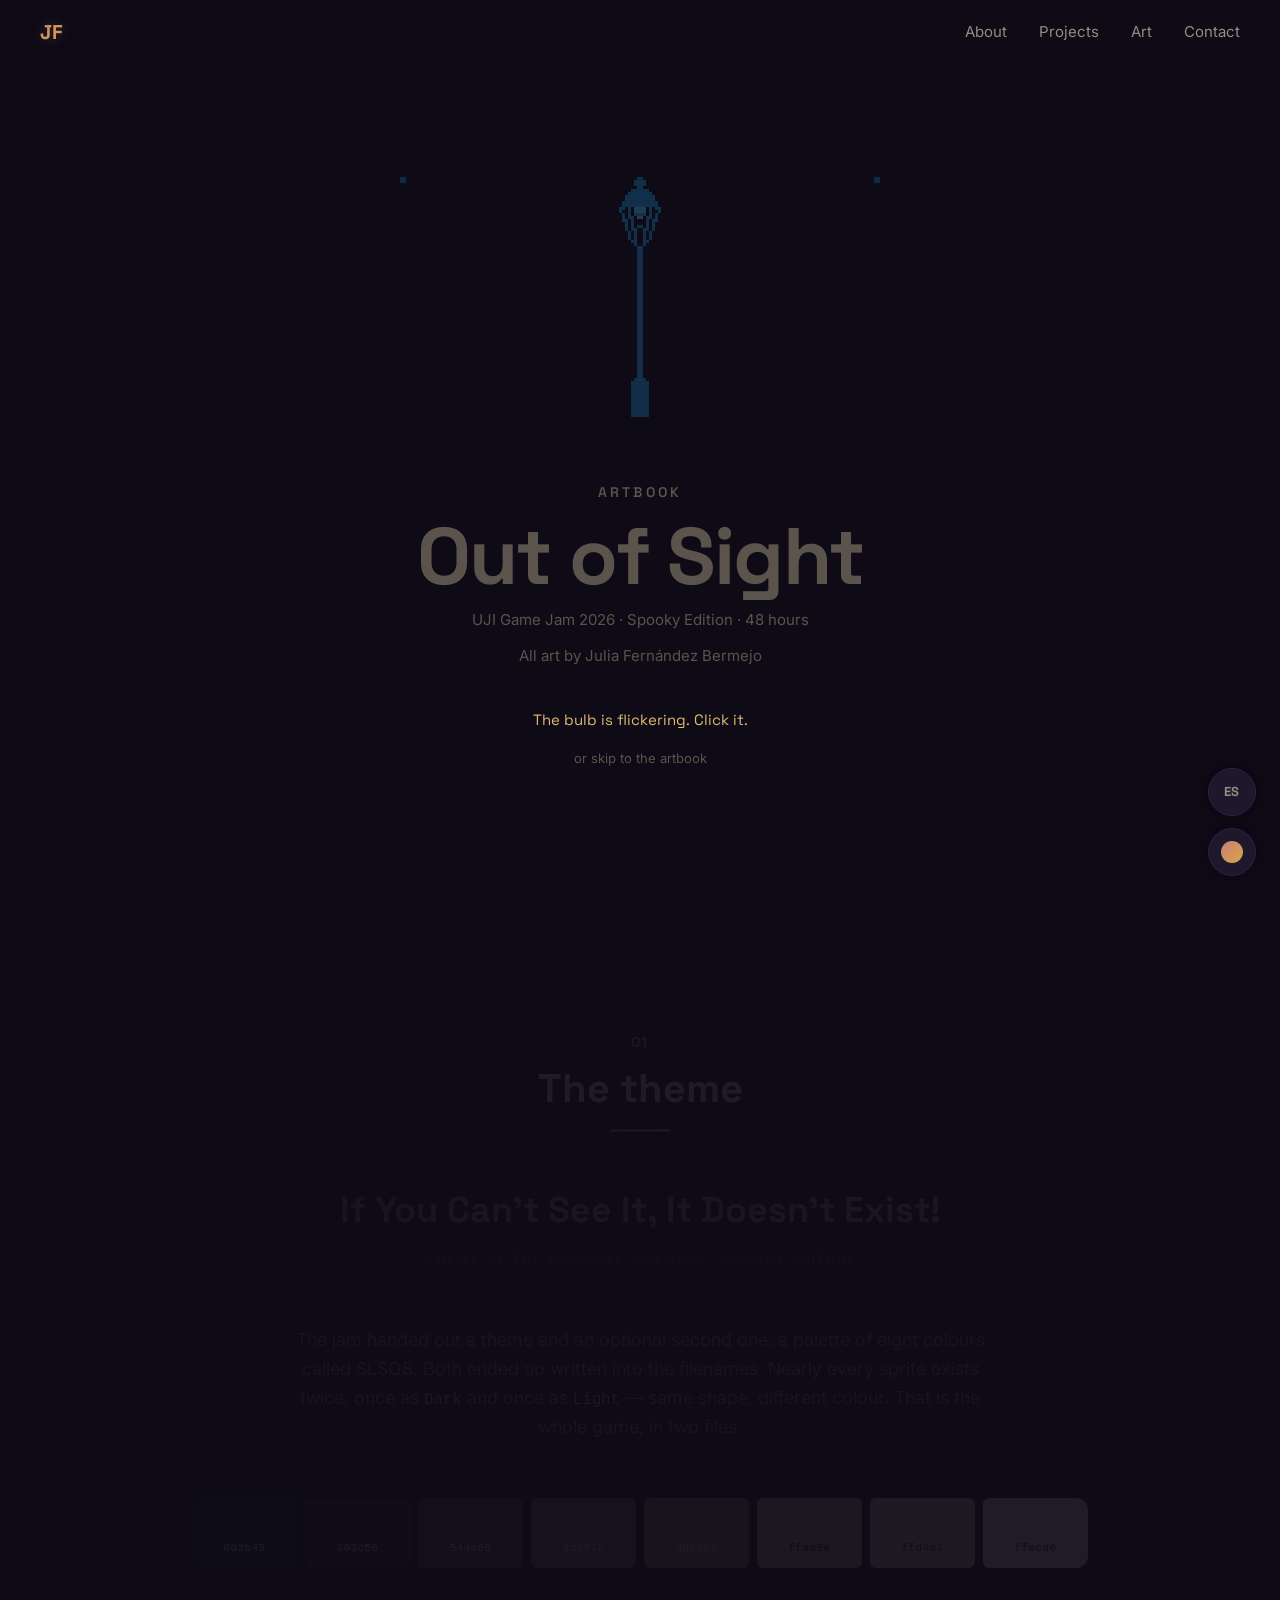
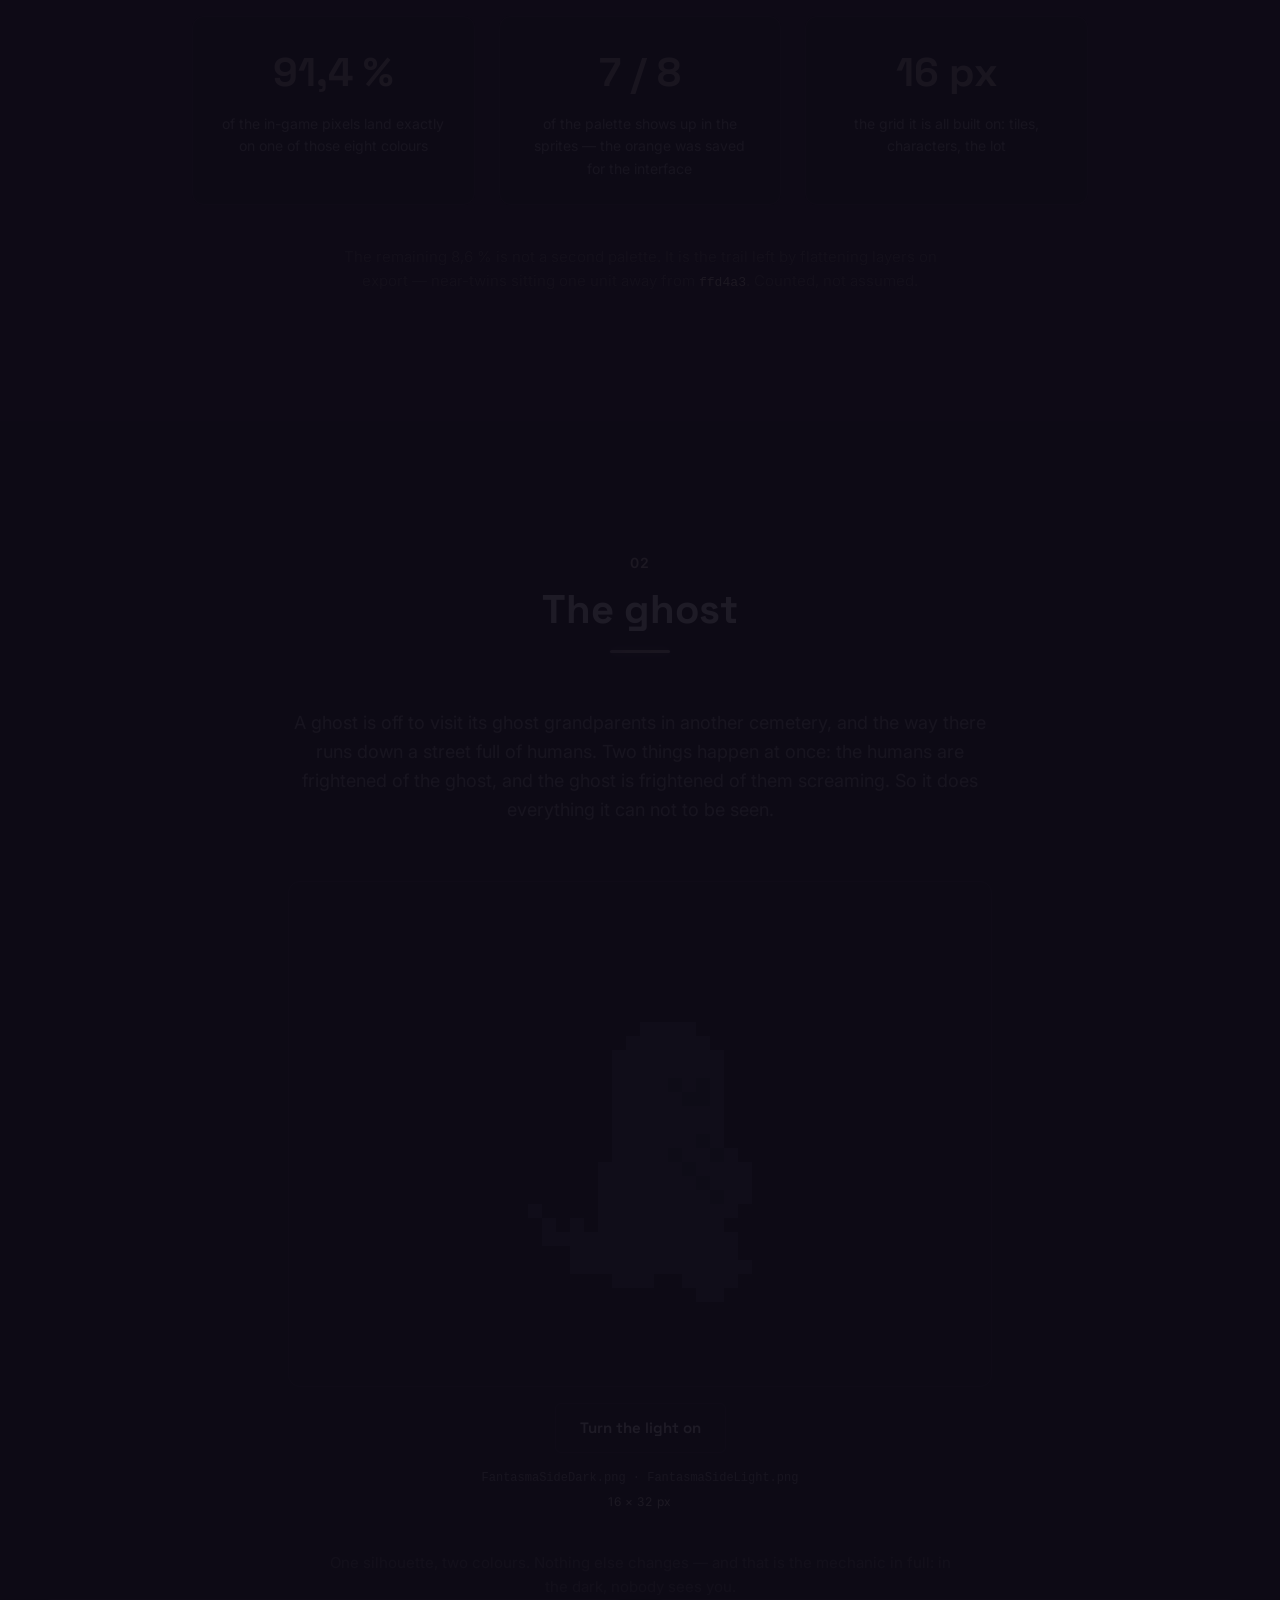
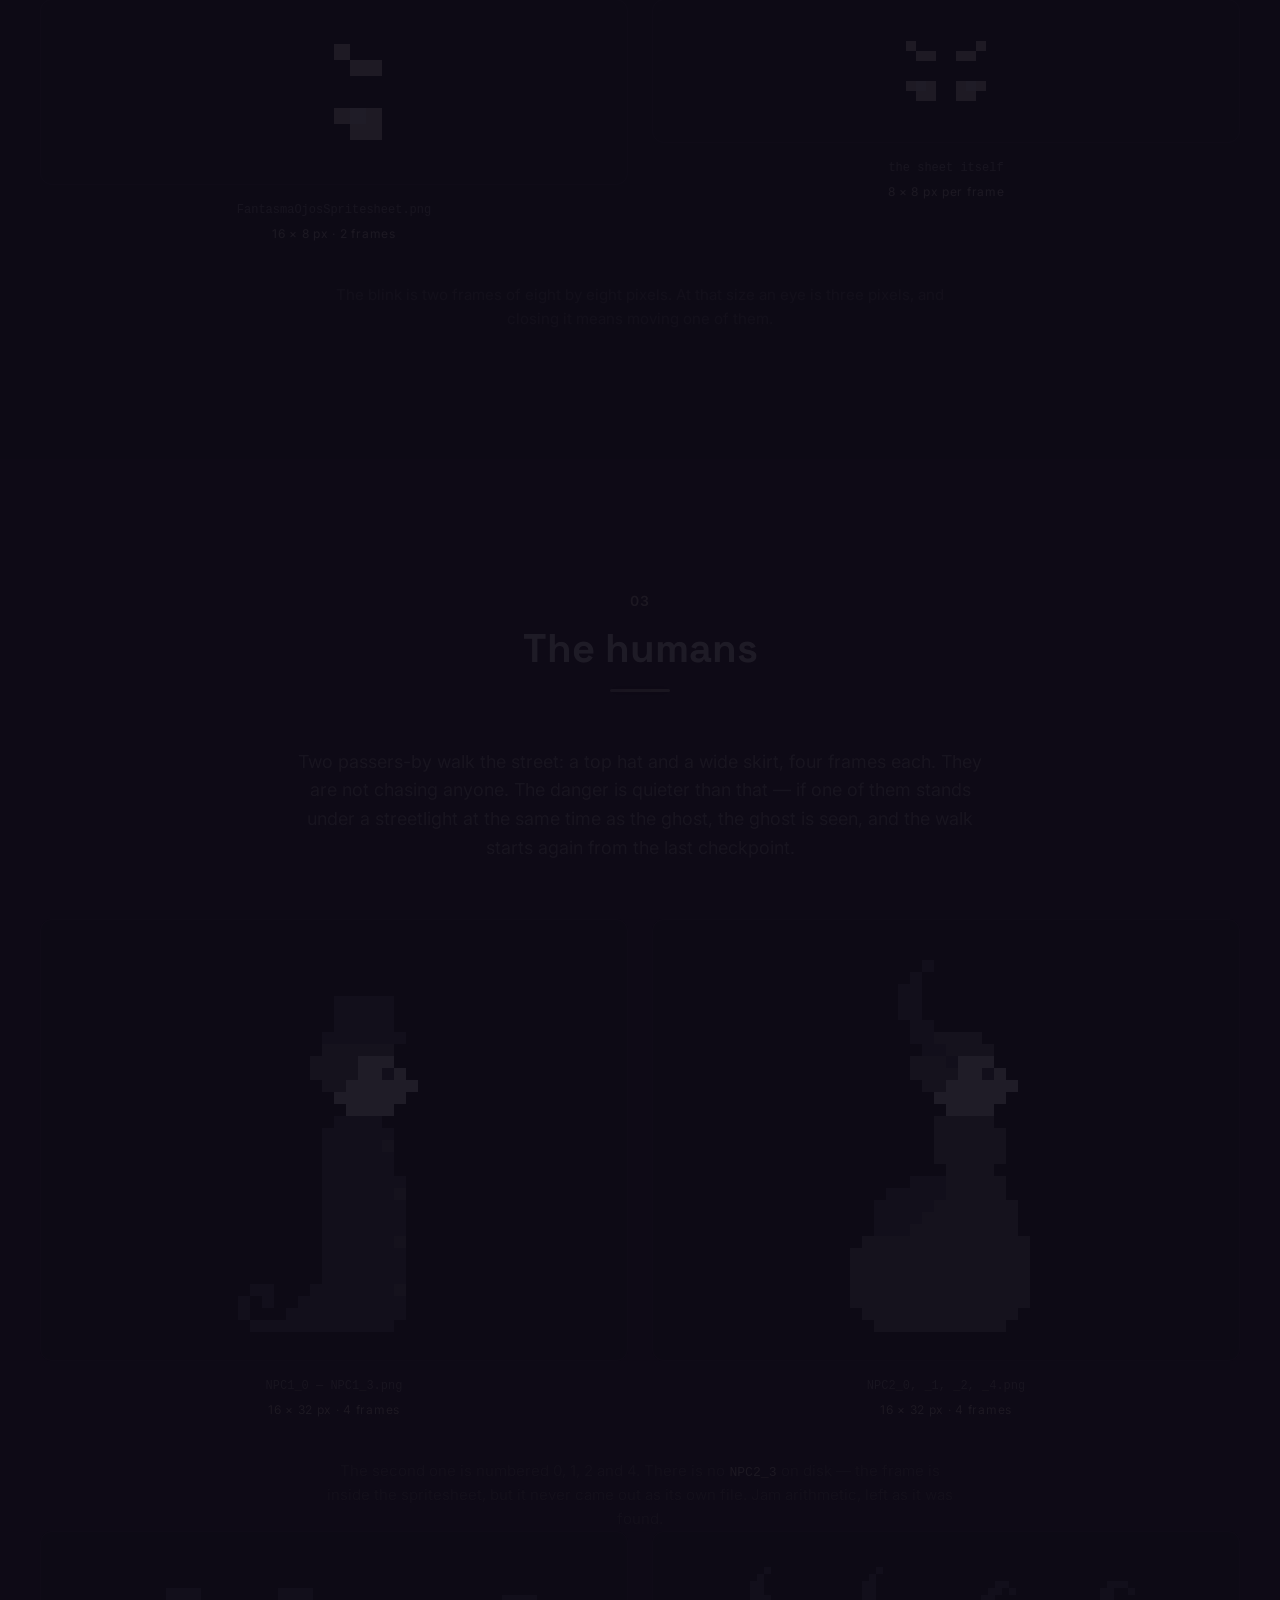
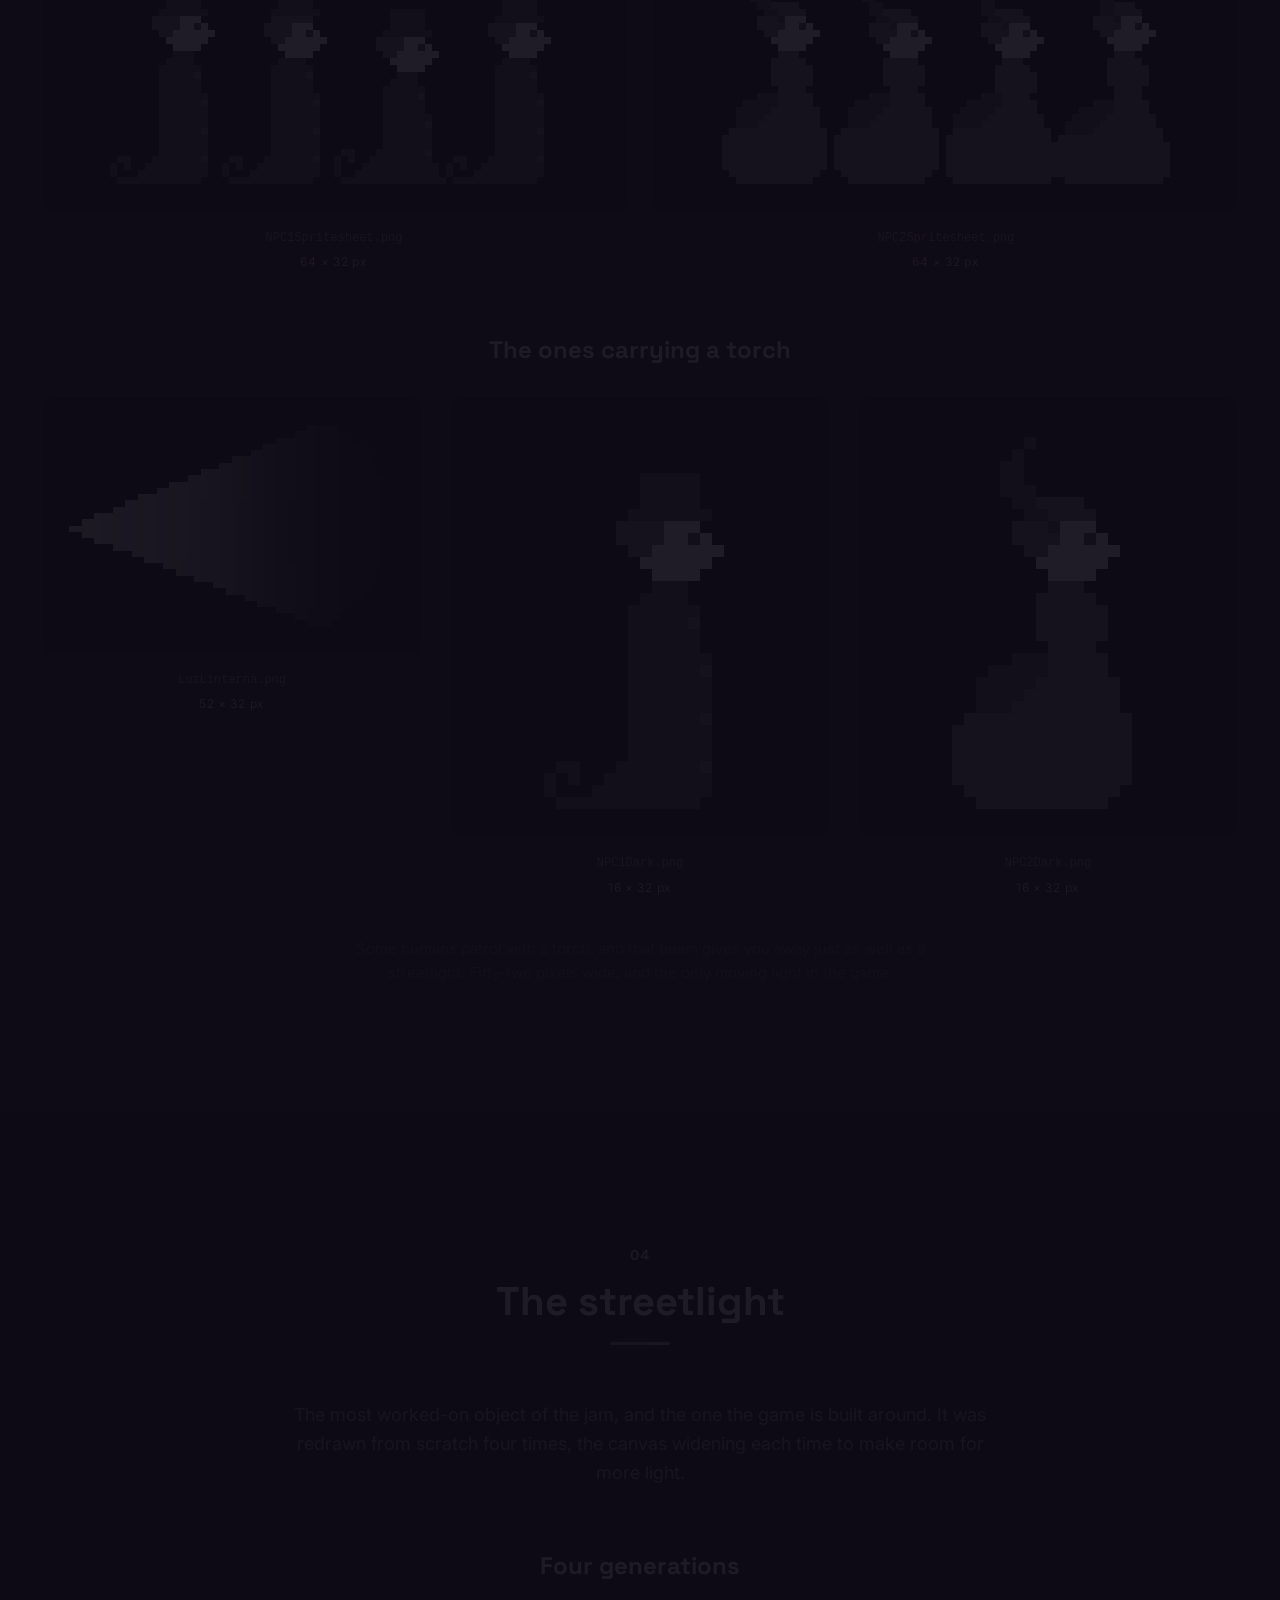
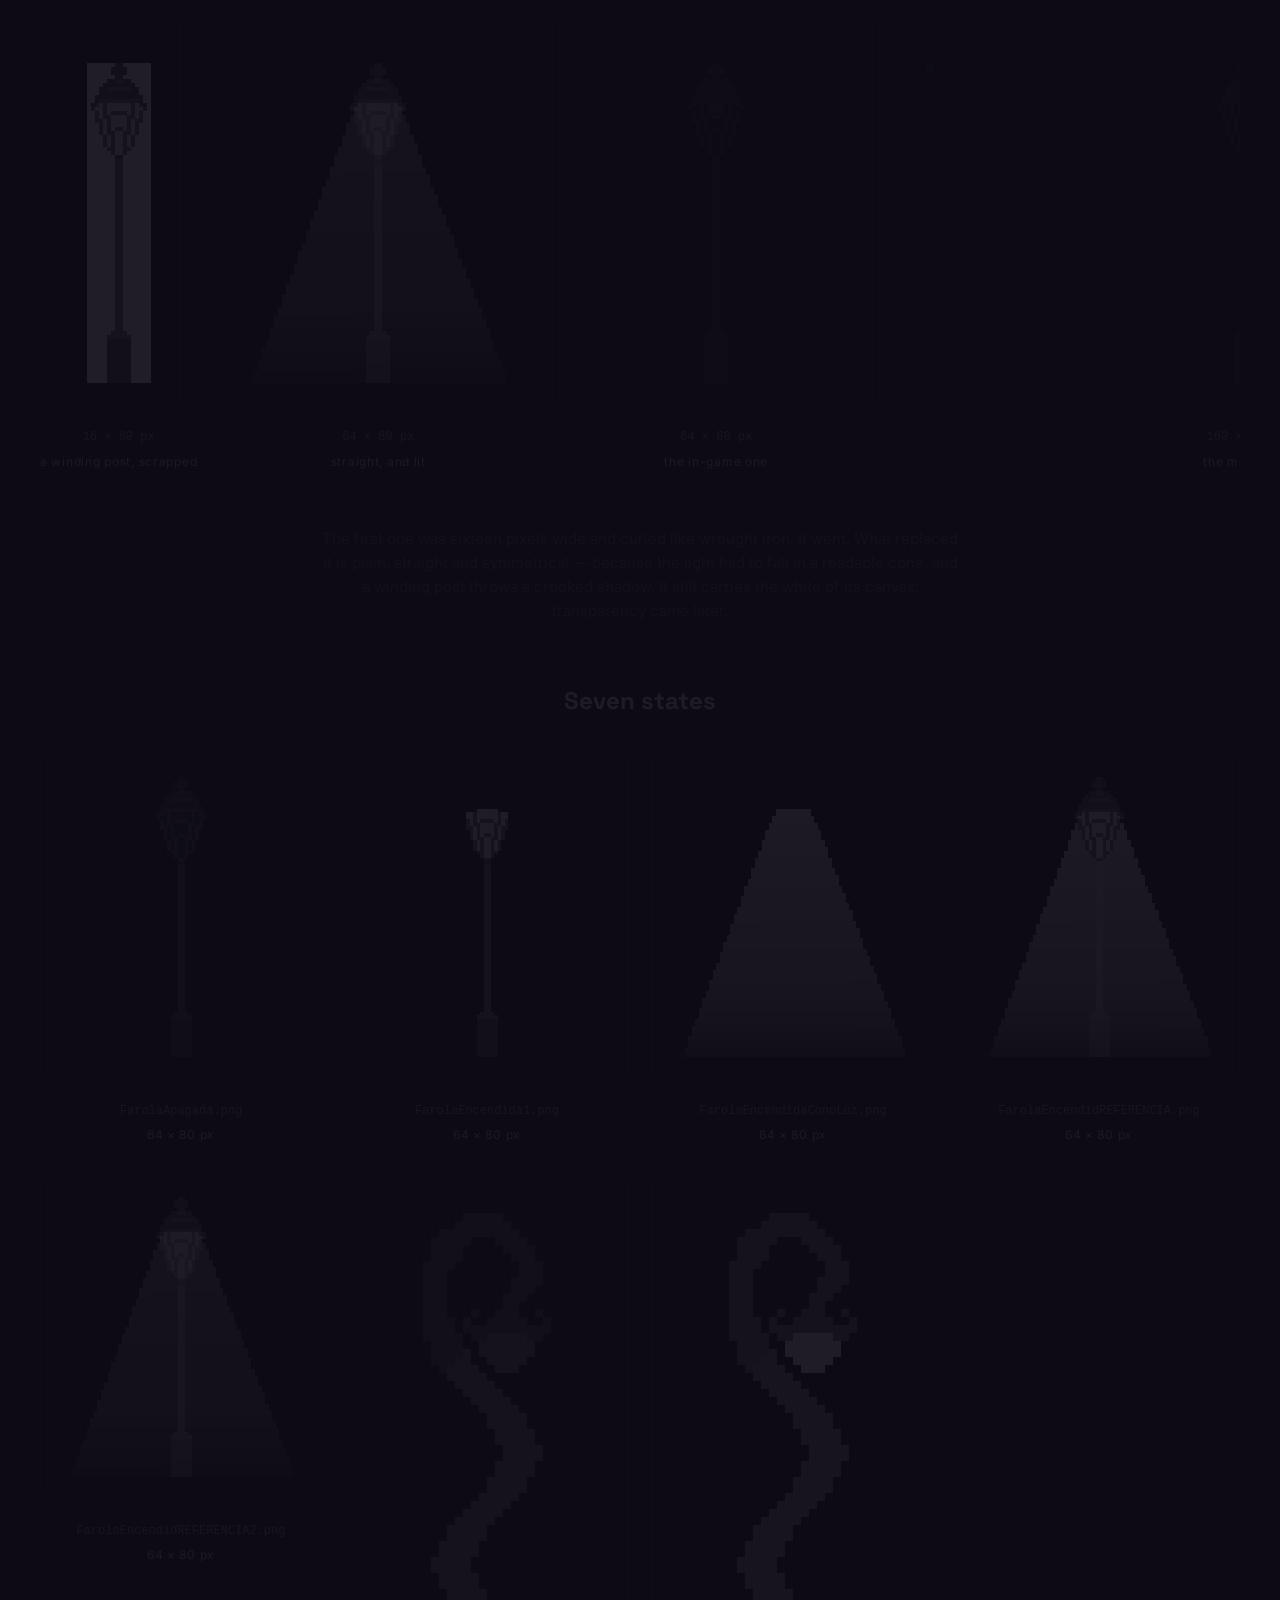
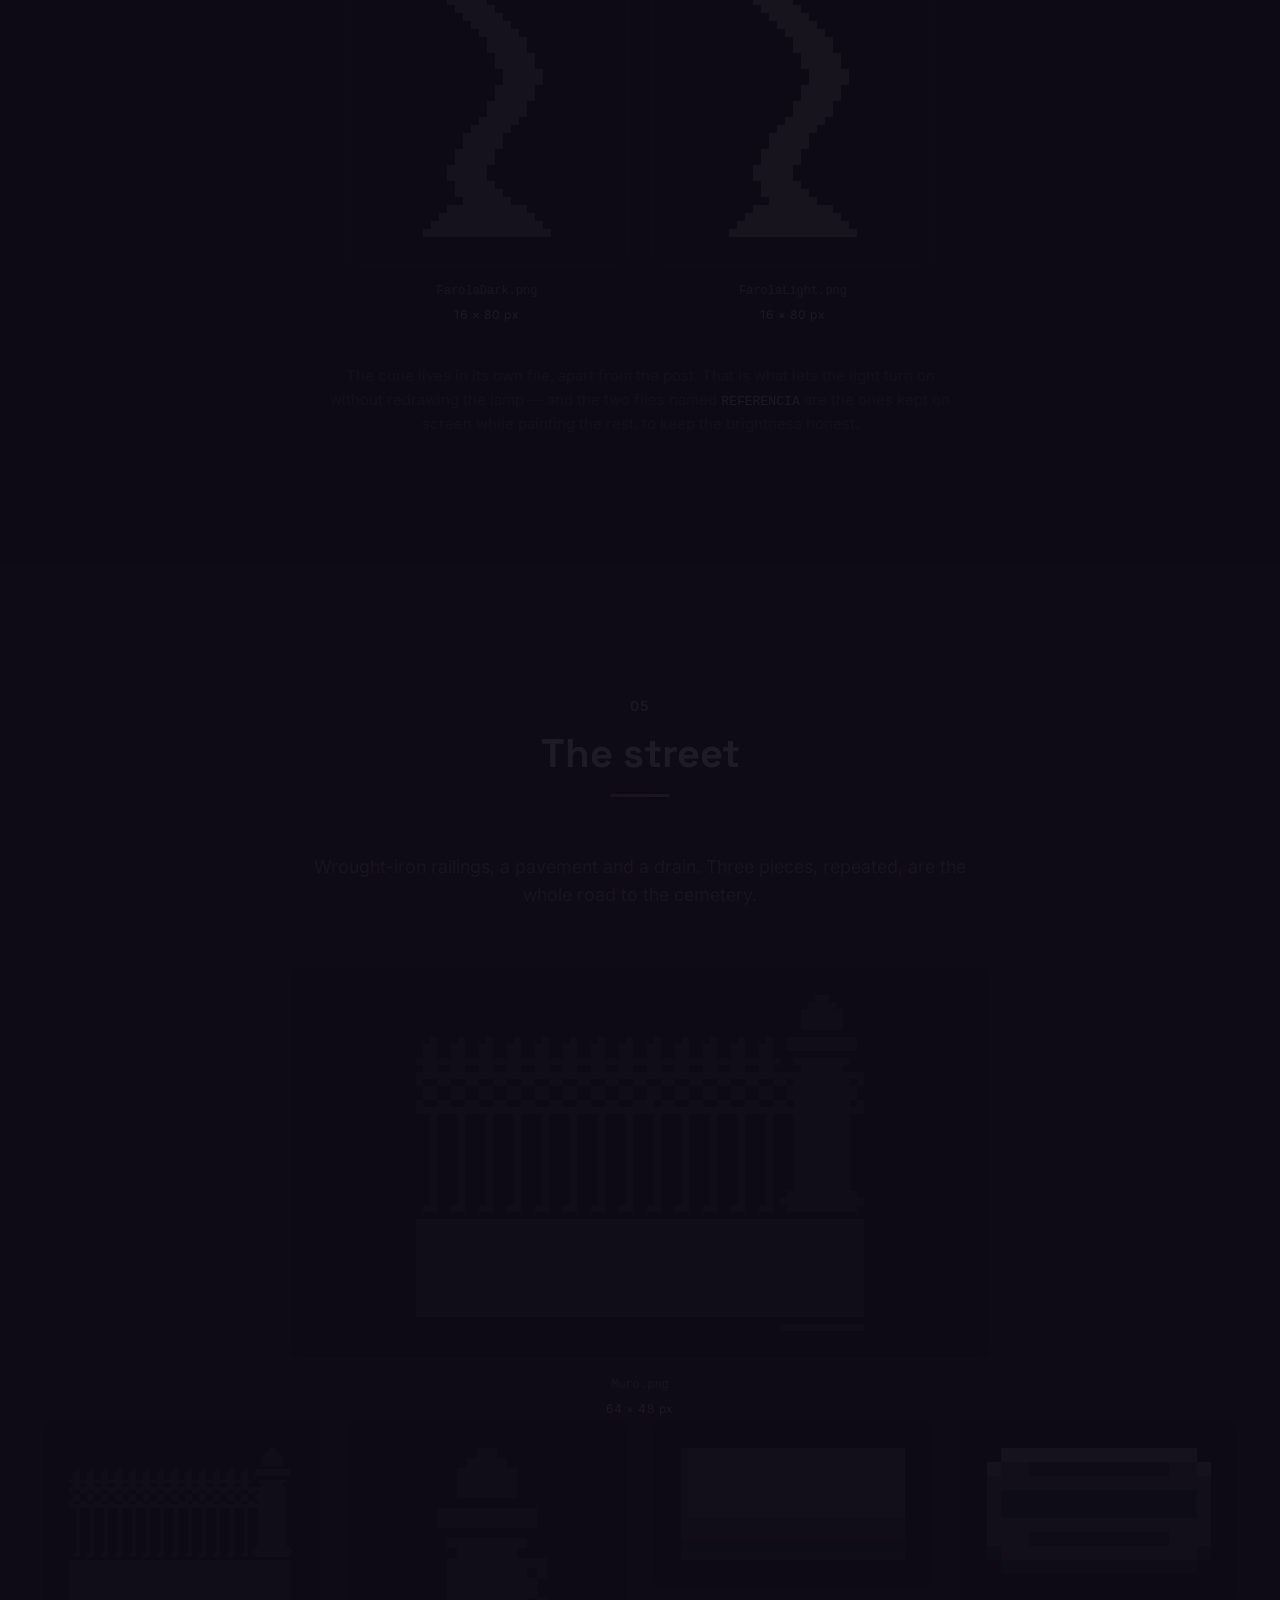
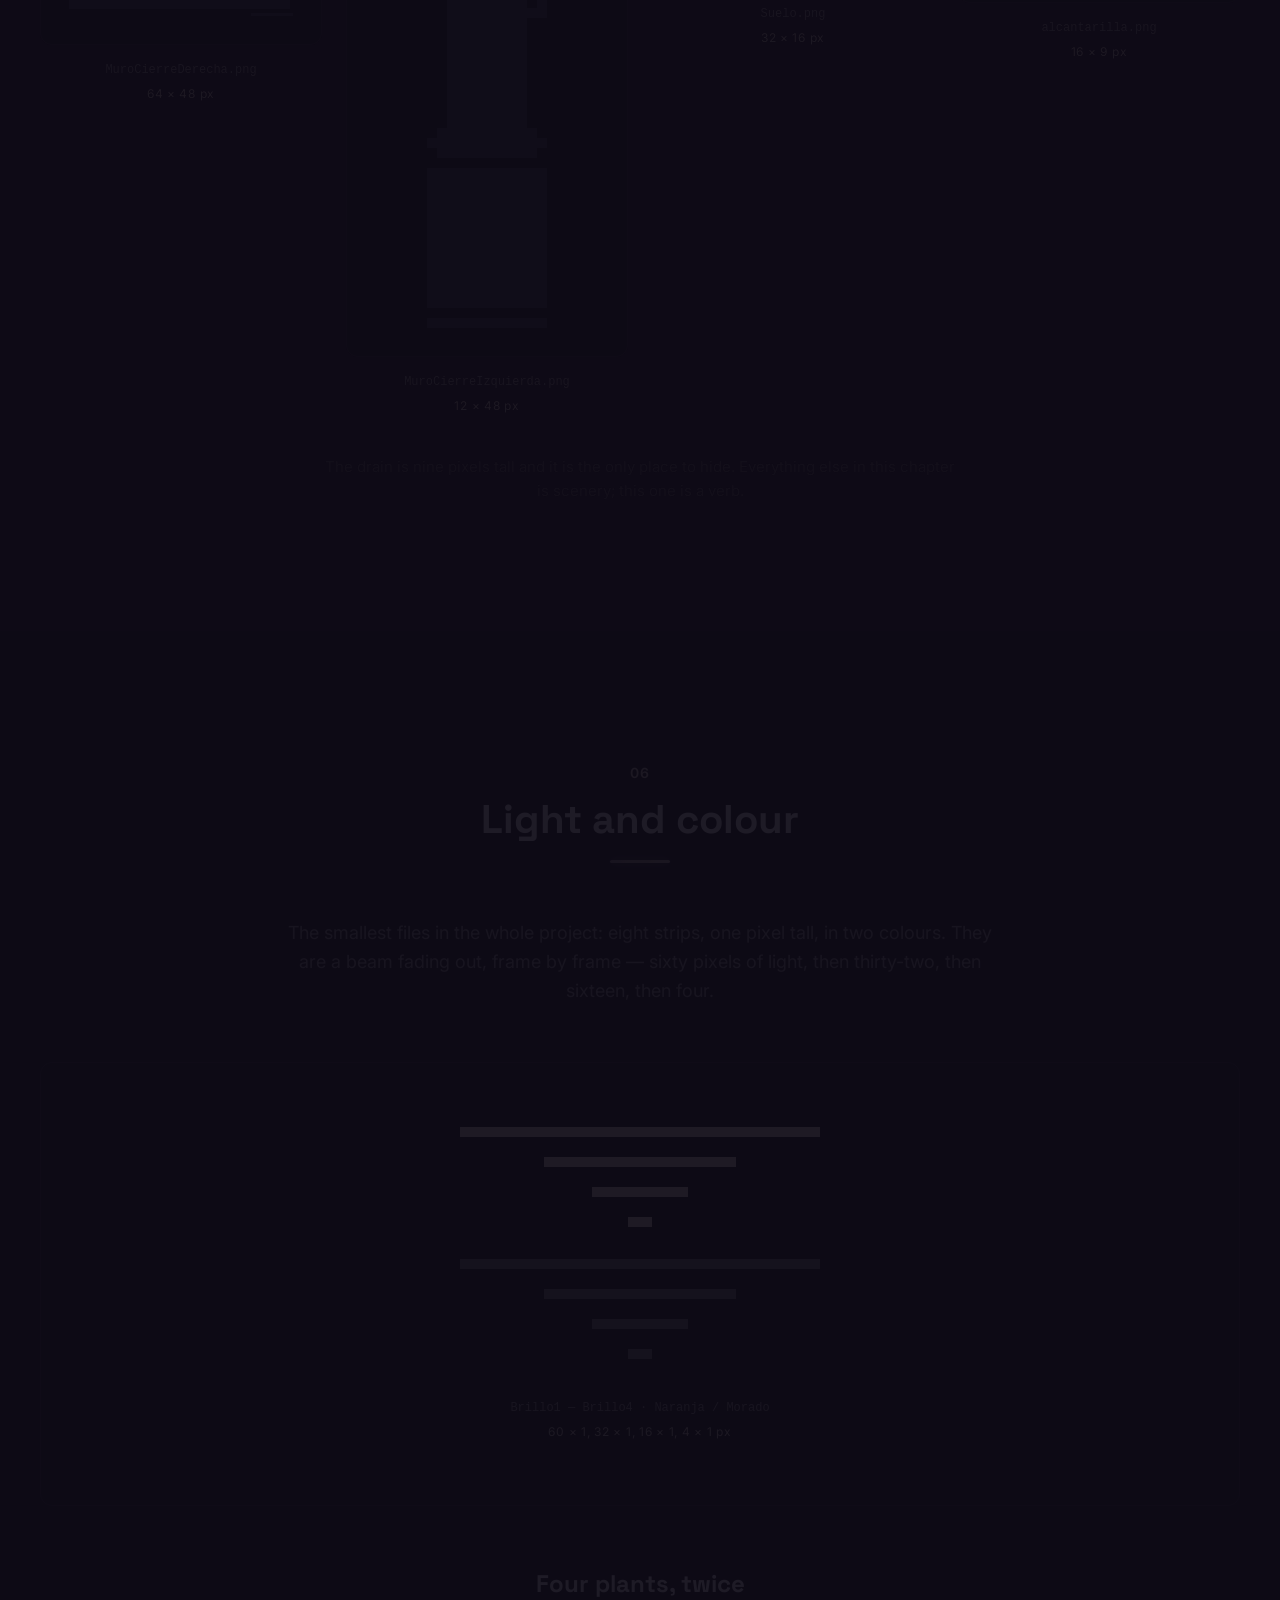
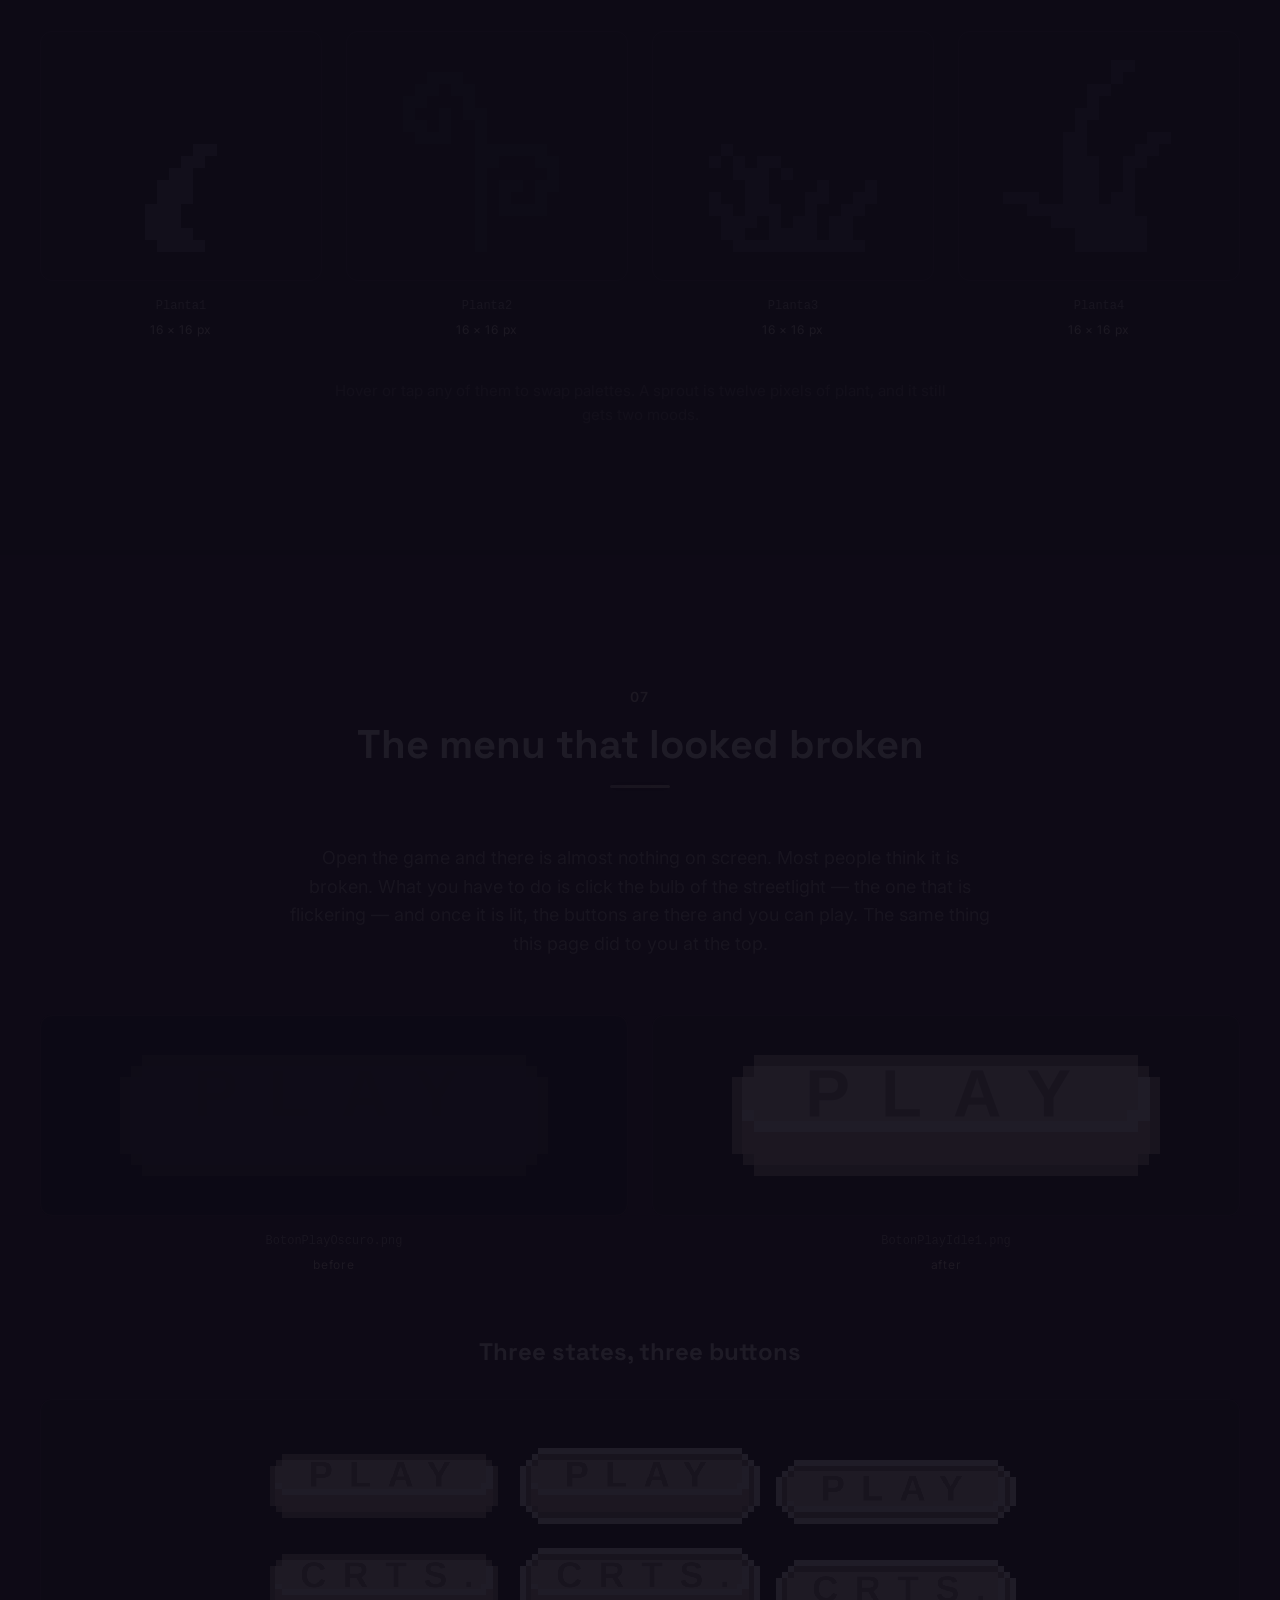
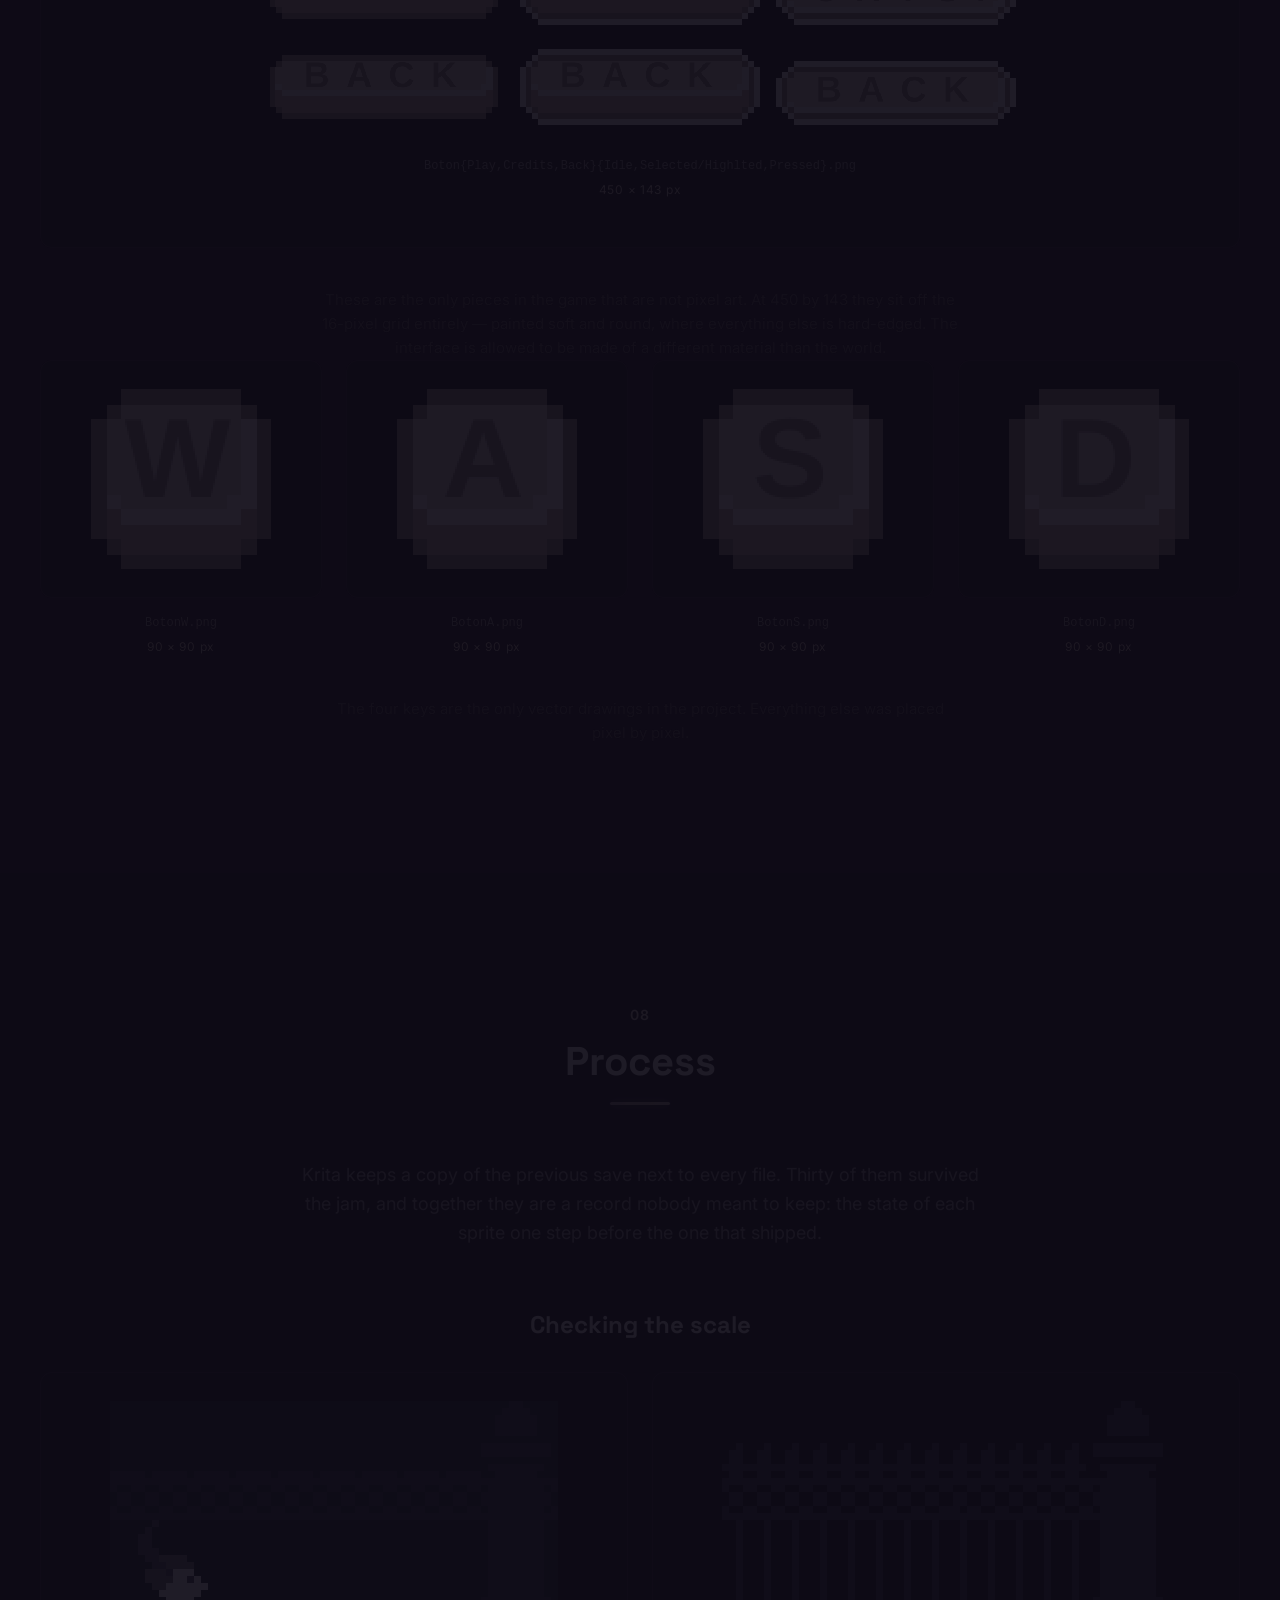
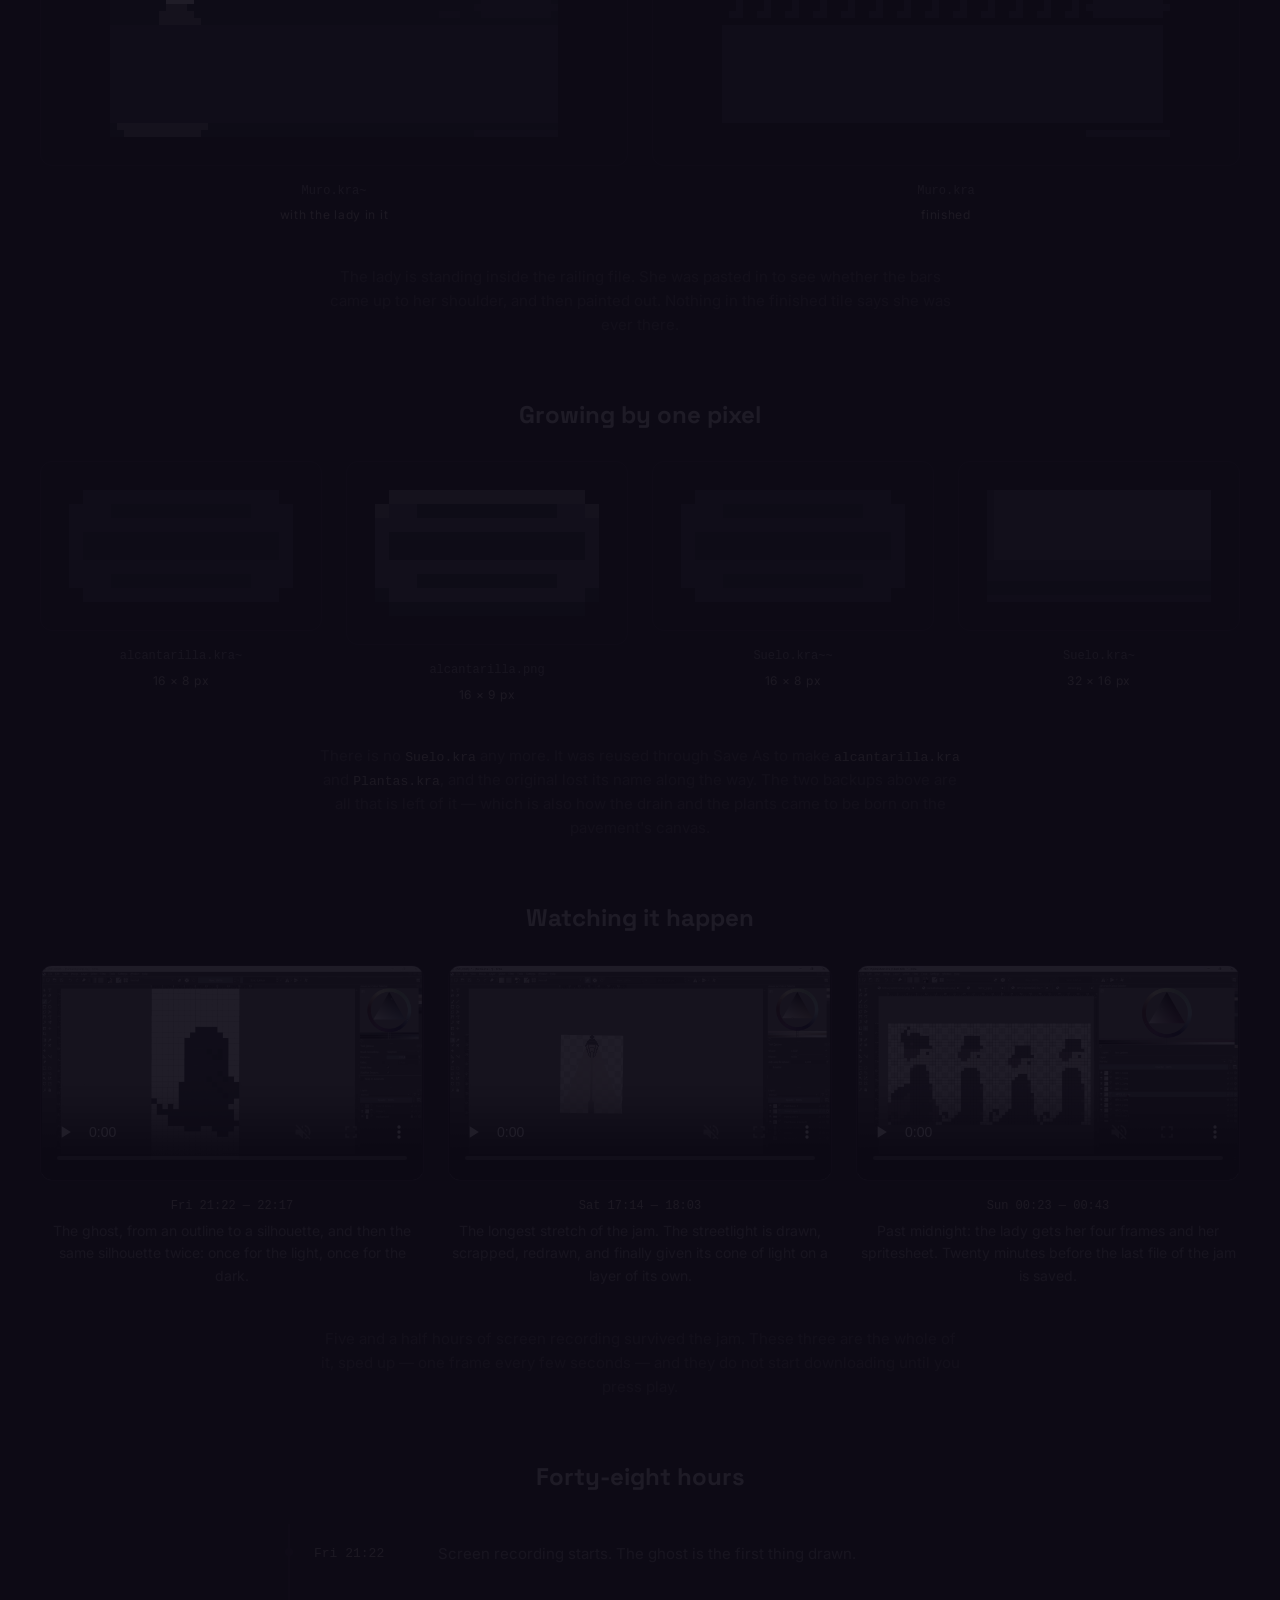
==== artbook-out-of-sight.html @ 6f92a224 "Add the Out of Sight artbook and give the site a language switch The art made for Out of Sight durin" ====
<!DOCTYPE html>
<html lang="en">
<head>
  <meta charset="UTF-8">
  <meta name="viewport" content="width=device-width, initial-scale=1.0, viewport-fit=cover">
  <title>Out of Sight — Artbook · Julia Fernández</title>
  <meta name="description" content="The complete pixel art of Out of Sight, made in 48 hours for the UJI Game Jam 2026 (Spooky Edition). Characters, streetlight, environment, VFX and UI by Julia Fernández Bermejo.">

  <!-- Open Graph -->
  <meta property="og:title" content="Out of Sight — Artbook">
  <meta property="og:description" content="Every sprite of a game made in 48 hours, at its real size and up close.">
  <meta property="og:type" content="article">

  <meta name="theme-color" content="#0e0a16">

  <!-- El tema y el idioma, antes del primer pintado: decididos más tarde, la
       página se vería un instante con los colores o el idioma equivocados. -->
  <script>
    (function () {
      try {
        if (localStorage.getItem('theme') === 'blue') {
          document.documentElement.setAttribute('data-theme', 'blue');
        }
        var l = localStorage.getItem('lang');
        if (l !== 'es' && l !== 'en') {
          var n = (navigator.languages || [navigator.language || 'en'])[0] || 'en';
          l = n.toLowerCase().indexOf('es') === 0 ? 'es' : 'en';
        }
        document.documentElement.lang = l;
      } catch (e) {}
    })();
  </script>

  <!-- Fonts -->
  <link rel="preconnect" href="https://fonts.googleapis.com">
  <link rel="preconnect" href="https://fonts.gstatic.com" crossorigin>
  <link href="https://fonts.googleapis.com/css2?family=Inter:wght@400;500;600;700&family=Space+Grotesk:wght@400;500;600;700&display=swap" rel="stylesheet">

  <!-- Styles -->
  <link rel="stylesheet" href="css/reset.css">
  <link rel="stylesheet" href="css/style.css?v=8">
  <link rel="stylesheet" href="css/artbook.css?v=8">

  <link rel="icon" href="favicon.svg" type="image/svg+xml">
</head>
<body class="ab is-dark">

  <!-- ======== NAVIGATION ======== -->
  <nav class="nav">
    <div class="container">
      <a href="index.html" class="nav__logo">JF</a>
      <ul class="nav__links" id="nav-links">
        <li><a href="index.html#about" class="nav__link"><span data-lang="en">About</span><span data-lang="es">Sobre mí</span></a></li>
        <li><a href="index.html#projects" class="nav__link"><span data-lang="en">Projects</span><span data-lang="es">Proyectos</span></a></li>
        <li><a href="index.html#art" class="nav__link"><span data-lang="en">Art</span><span data-lang="es">Arte</span></a></li>
        <li><a href="index.html#contact" class="nav__link"><span data-lang="en">Contact</span><span data-lang="es">Contacto</span></a></li>
      </ul>
      <button class="nav__hamburger" data-aria-label-en="Toggle menu" data-aria-label-es="Abrir el menú" aria-label="Toggle menu" aria-expanded="false" aria-controls="nav-links">
        <span></span>
        <span></span>
        <span></span>
      </button>
    </div>
  </nav>
  <div class="nav__backdrop" hidden></div>

  <!-- ======== COVER ========
       El juego arranca a oscuras y mucha gente cree que está roto. Esta
       página hace lo mismo, con la farola de verdad del menú. -->
  <header class="ab-cover" id="cover">
    <div class="ab-cover__scene">
      <button class="ab-bulb" id="ab-bulb" aria-pressed="false"
              data-aria-label-en="Turn on the streetlight" data-aria-label-es="Encender la farola"
              aria-label="Turn on the streetlight">
        <img class="px ab-bulb__img ab-bulb__img--off" src="assets/images/artbook/pieces/FarolaMenuApagada.png" alt="" width="160" height="80">
        <img class="px ab-bulb__img ab-bulb__img--flicker" src="assets/images/artbook/pieces/FarolaMenuTitilando.png" alt="" width="160" height="80">
        <img class="px ab-bulb__img ab-bulb__img--on" src="assets/images/artbook/pieces/FarolaMenuEncendida.png"
             data-alt-en="The menu streetlight, lit" data-alt-es="La farola del menú, encendida"
             alt="The menu streetlight, lit" width="160" height="80">
      </button>
    </div>

    <div class="ab-cover__text">
      <p class="ab-cover__eyebrow">Artbook</p>
      <h1 class="ab-cover__title">Out of Sight</h1>
      <p class="ab-cover__meta">
        <span data-lang="en">UJI Game Jam 2026 · Spooky Edition · 48 hours</span>
        <span data-lang="es">UJI Game Jam 2026 · Spooky Edition · 48 horas</span>
      </p>
      <p class="ab-cover__byline">
        <span data-lang="en">All art by Julia Fernández Bermejo</span>
        <span data-lang="es">Todo el arte: Julia Fernández Bermejo</span>
      </p>

      <p class="ab-cover__hint" id="ab-hint">
        <span data-lang="en">The bulb is flickering. Click it.</span>
        <span data-lang="es">La bombilla parpadea. Púlsala.</span>
      </p>
      <a href="#ab-chapters" class="ab-cover__skip">
        <span data-lang="en">or skip to the artbook</span>
        <span data-lang="es">o ir directamente al artbook</span>
      </a>
    </div>
  </header>

  <main class="ab-main" id="ab-chapters">

    <!-- ======== 01 · THE THEME ======== -->
    <section class="ab-chapter" id="theme">
      <div class="container">
        <div class="section-header reveal">
          <span class="section-header__label">01</span>
          <h2 class="section-header__title">
            <span data-lang="en">The theme</span><span data-lang="es">El tema</span>
          </h2>
          <div class="section-header__line"></div>
        </div>

        <blockquote class="ab-quote reveal">
          <p>If You Can't See It, It Doesn't Exist!</p>
          <cite>
            <span data-lang="en">Theme of the UJI Game Jam 2026 · Spooky Edition</span>
            <span data-lang="es">Tema de la UJI Game Jam 2026 · Spooky Edition</span>
          </cite>
        </blockquote>

        <div class="ab-intro reveal">
          <p data-lang="en">The jam handed out a theme and an optional second one: a palette of eight colours called SLSO8. Both ended up written into the filenames. Nearly every sprite exists twice, once as <code>Dark</code> and once as <code>Light</code> — same shape, different colour. That is the whole game, in two files.</p>
          <p data-lang="es">La jam daba un tema y otro opcional: una paleta de ocho colores llamada SLSO8. Los dos acabaron escritos en los nombres de archivo. Casi cada sprite existe dos veces, como <code>Dark</code> y como <code>Light</code> — la misma forma, otro color. En eso consiste el juego entero, en dos archivos.</p>
        </div>

        <div class="ab-palette reveal">
          <div class="ab-swatch ab-swatch--1"><span>0d2b45</span></div>
          <div class="ab-swatch ab-swatch--2"><span>203c56</span></div>
          <div class="ab-swatch ab-swatch--3"><span>544e68</span></div>
          <div class="ab-swatch ab-swatch--4"><span>8d697a</span></div>
          <div class="ab-swatch ab-swatch--5"><span>d08159</span></div>
          <div class="ab-swatch ab-swatch--6"><span>ffaa5e</span></div>
          <div class="ab-swatch ab-swatch--7"><span>ffd4a3</span></div>
          <div class="ab-swatch ab-swatch--8"><span>ffecd6</span></div>
        </div>

        <div class="ab-stats reveal">
          <div class="ab-stat">
            <strong>91,4&nbsp;%</strong>
            <span data-lang="en">of the in-game pixels land exactly on one of those eight colours</span>
            <span data-lang="es">de los píxeles del juego caen exactamente en uno de esos ocho colores</span>
          </div>
          <div class="ab-stat">
            <strong>7 / 8</strong>
            <span data-lang="en">of the palette shows up in the sprites — the orange was saved for the interface</span>
            <span data-lang="es">de la paleta aparece en los sprites — el naranja se reservó para la interfaz</span>
          </div>
          <div class="ab-stat">
            <strong>16&nbsp;px</strong>
            <span data-lang="en">the grid it is all built on: tiles, characters, the lot</span>
            <span data-lang="es">la rejilla sobre la que está construido todo: tiles, personajes, todo</span>
          </div>
        </div>

        <p class="ab-note reveal">
          <span data-lang="en">The remaining 8,6&nbsp;% is not a second palette. It is the trail left by flattening layers on export — near-twins sitting one unit away from <code>ffd4a3</code>. Counted, not assumed.</span>
          <span data-lang="es">El 8,6&nbsp;% restante no es una segunda paleta. Es el rastro de aplanar capas al exportar: casi gemelos a una unidad de <code>ffd4a3</code>. Contado, no supuesto.</span>
        </p>
      </div>
    </section>

    <!-- ======== 02 · THE GHOST ======== -->
    <section class="ab-chapter ab-chapter--alt" id="ghost">
      <div class="container">
        <div class="section-header reveal">
          <span class="section-header__label">02</span>
          <h2 class="section-header__title">
            <span data-lang="en">The ghost</span><span data-lang="es">El fantasma</span>
          </h2>
          <div class="section-header__line"></div>
        </div>

        <div class="ab-intro reveal">
          <p data-lang="en">A ghost is off to visit its ghost grandparents in another cemetery, and the way there runs down a street full of humans. Two things happen at once: the humans are frightened of the ghost, and the ghost is frightened of them screaming. So it does everything it can not to be seen.</p>
          <p data-lang="es">Un fantasma va a visitar a sus abuelos fantasmas a otro cementerio, y para llegar tiene que cruzar una calle de humanos. Pasan dos cosas a la vez: los humanos se asustan del fantasma, y el fantasma se asusta de que griten al verle. Así que hace todo lo posible por que no le vean.</p>
        </div>

        <figure class="ab-plate ab-plate--hero reveal">
          <div class="ab-plate__frame ab-compare" data-compare>
            <img class="px ab-compare__img ab-compare__img--a" style="--w:16;--k:14"
                 src="assets/images/artbook/pieces/FantasmaSideDark.png"
                 data-alt-en="The ghost hidden in the dark" data-alt-es="El fantasma escondido en la oscuridad"
                 alt="The ghost hidden in the dark" width="16" height="32">
            <img class="px ab-compare__img ab-compare__img--b" style="--w:16;--k:14"
                 src="assets/images/artbook/pieces/FantasmaSideLight.png"
                 data-alt-en="The ghost caught in the light" data-alt-es="El fantasma alcanzado por la luz"
                 alt="The ghost caught in the light" width="16" height="32">
          </div>
          <button class="ab-compare__btn btn btn--outline" type="button" data-compare-btn>
            <span class="ab-compare__label ab-compare__label--a">
              <span data-lang="en">Turn the light on</span><span data-lang="es">Dale la luz</span>
            </span>
            <span class="ab-compare__label ab-compare__label--b">
              <span data-lang="en">Back to the dark</span><span data-lang="es">Vuelve a la oscuridad</span>
            </span>
          </button>
          <figcaption class="ab-plate__caption">
            <span class="ab-plate__file">FantasmaSideDark.png · FantasmaSideLight.png</span>
            <span class="ab-plate__size">16 × 32 px</span>
          </figcaption>
        </figure>

        <p class="ab-note reveal">
          <span data-lang="en">One silhouette, two colours. Nothing else changes — and that is the mechanic in full: in the dark, nobody sees you.</span>
          <span data-lang="es">Una silueta, dos colores. No cambia nada más — y ahí está la mecánica entera: en la oscuridad no te ven.</span>
        </p>

        <div class="ab-grid reveal">
          <figure class="ab-plate">
            <div class="ab-plate__frame">
              <div class="ab-sprite" style="--w:8;--h:8;--n:2;--k:16;--dur:1.6s">
                <img src="assets/images/artbook/pieces/FantasmaOjosSpritesheet.png"
                     data-alt-en="The ghost&rsquo;s eyes, blinking" data-alt-es="Los ojos del fantasma, parpadeando"
                     alt="The ghost&rsquo;s eyes, blinking" width="16" height="8">
              </div>
            </div>
            <figcaption class="ab-plate__caption">
              <span class="ab-plate__file">FantasmaOjosSpritesheet.png</span>
              <span class="ab-plate__size">16 × 8 px · 2 <span data-lang="en">frames</span><span data-lang="es">fotogramas</span></span>
            </figcaption>
          </figure>

          <figure class="ab-plate">
            <div class="ab-plate__frame">
              <img class="px" style="--w:16;--k:10" src="assets/images/artbook/pieces/FantasmaOjosSpritesheet.png"
                   data-alt-en="The blink spritesheet, both frames" data-alt-es="La hoja del parpadeo, los dos fotogramas"
                   alt="The blink spritesheet, both frames" width="16" height="8">
            </div>
            <figcaption class="ab-plate__caption">
              <span class="ab-plate__file">
                <span data-lang="en">the sheet itself</span><span data-lang="es">la hoja, tal cual</span>
              </span>
              <span class="ab-plate__size">8 × 8 px <span data-lang="en">per frame</span><span data-lang="es">por fotograma</span></span>
            </figcaption>
          </figure>
        </div>

        <p class="ab-note reveal">
          <span data-lang="en">The blink is two frames of eight by eight pixels. At that size an eye is three pixels, and closing it means moving one of them.</span>
          <span data-lang="es">El parpadeo son dos fotogramas de ocho por ocho píxeles. A ese tamaño un ojo son tres píxeles, y cerrarlo consiste en mover uno.</span>
        </p>
      </div>
    </section>

    <!-- ======== 03 · THE HUMANS ======== -->
    <section class="ab-chapter" id="humans">
      <div class="container">
        <div class="section-header reveal">
          <span class="section-header__label">03</span>
          <h2 class="section-header__title">
            <span data-lang="en">The humans</span><span data-lang="es">Los humanos</span>
          </h2>
          <div class="section-header__line"></div>
        </div>

        <div class="ab-intro reveal">
          <p data-lang="en">Two passers-by walk the street: a top hat and a wide skirt, four frames each. They are not chasing anyone. The danger is quieter than that — if one of them stands under a streetlight at the same time as the ghost, the ghost is seen, and the walk starts again from the last checkpoint.</p>
          <p data-lang="es">Dos viandantes recorren la calle: un sombrero de copa y un vestido de vuelo, cuatro fotogramas cada uno. No persiguen a nadie. El peligro es más callado: si uno de ellos queda bajo la luz de una farola al mismo tiempo que el fantasma, le delata, y hay que volver al último checkpoint.</p>
        </div>

        <div class="ab-grid ab-grid--two reveal">
          <figure class="ab-plate">
            <div class="ab-plate__frame">
              <img class="px" style="--w:16;--k:12" data-frames="NPC1_0.png,NPC1_1.png,NPC1_2.png,NPC1_3.png" data-fps="6"
                   src="assets/images/artbook/pieces/NPC1_0.png"
                   data-alt-en="The gentleman, walking" data-alt-es="El caballero, caminando"
                   alt="The gentleman, walking" width="16" height="32">
            </div>
            <figcaption class="ab-plate__caption">
              <span class="ab-plate__file">NPC1_0 — NPC1_3.png</span>
              <span class="ab-plate__size">16 × 32 px · 4 <span data-lang="en">frames</span><span data-lang="es">fotogramas</span></span>
            </figcaption>
          </figure>

          <figure class="ab-plate">
            <div class="ab-plate__frame">
              <img class="px" style="--w:16;--k:12" data-frames="NPC2_0.png,NPC2_1.png,NPC2_2.png,NPC2_4.png" data-fps="6"
                   src="assets/images/artbook/pieces/NPC2_0.png"
                   data-alt-en="The lady, walking" data-alt-es="La dama, caminando"
                   alt="The lady, walking" width="16" height="32">
            </div>
            <figcaption class="ab-plate__caption">
              <span class="ab-plate__file">NPC2_0, _1, _2, _4.png</span>
              <span class="ab-plate__size">16 × 32 px · 4 <span data-lang="en">frames</span><span data-lang="es">fotogramas</span></span>
            </figcaption>
          </figure>
        </div>

        <p class="ab-note reveal">
          <span data-lang="en">The second one is numbered 0, 1, 2 and 4. There is no <code>NPC2_3</code> on disk — the frame is inside the spritesheet, but it never came out as its own file. Jam arithmetic, left as it was found.</span>
          <span data-lang="es">La segunda está numerada 0, 1, 2 y 4. No hay ningún <code>NPC2_3</code> en el disco: el fotograma está dentro de la hoja, pero nunca salió como archivo suelto. Aritmética de jam, dejada tal cual se encontró.</span>
        </p>

        <div class="ab-grid reveal">
          <figure class="ab-plate ab-plate--wide">
            <div class="ab-plate__frame">
              <img class="px" style="--w:64;--k:7" src="assets/images/artbook/pieces/NPC1Spritesheet.png"
                   data-alt-en="The gentleman's four frames in one sheet" data-alt-es="Los cuatro fotogramas del caballero en una hoja"
                   alt="The gentleman's four frames in one sheet" width="64" height="32">
            </div>
            <figcaption class="ab-plate__caption">
              <span class="ab-plate__file">NPC1Spritesheet.png</span>
              <span class="ab-plate__size">64 × 32 px</span>
            </figcaption>
          </figure>

          <figure class="ab-plate ab-plate--wide">
            <div class="ab-plate__frame">
              <img class="px" style="--w:64;--k:7" src="assets/images/artbook/pieces/NPC2Spritesheet.png"
                   data-alt-en="The lady's four frames in one sheet" data-alt-es="Los cuatro fotogramas de la dama en una hoja"
                   alt="The lady's four frames in one sheet" width="64" height="32">
            </div>
            <figcaption class="ab-plate__caption">
              <span class="ab-plate__file">NPC2Spritesheet.png</span>
              <span class="ab-plate__size">64 × 32 px</span>
            </figcaption>
          </figure>
        </div>

        <h3 class="ab-subhead reveal">
          <span data-lang="en">The ones carrying a torch</span><span data-lang="es">Los que llevan linterna</span>
        </h3>

        <div class="ab-grid reveal">
          <figure class="ab-plate">
            <div class="ab-plate__frame">
              <img class="px" style="--w:52;--k:7" src="assets/images/artbook/pieces/LuzLinterna.png"
                   data-alt-en="The torch beam" data-alt-es="El haz de la linterna"
                   alt="The torch beam" width="52" height="32">
            </div>
            <figcaption class="ab-plate__caption">
              <span class="ab-plate__file">LuzLinterna.png</span>
              <span class="ab-plate__size">52 × 32 px</span>
            </figcaption>
          </figure>

          <figure class="ab-plate">
            <div class="ab-plate__frame">
              <img class="px" style="--w:16;--k:12" src="assets/images/artbook/pieces/NPC1Dark.png"
                   data-alt-en="The gentleman in the dark" data-alt-es="El caballero en la oscuridad"
                   alt="The gentleman in the dark" width="16" height="32">
            </div>
            <figcaption class="ab-plate__caption">
              <span class="ab-plate__file">NPC1Dark.png</span>
              <span class="ab-plate__size">16 × 32 px</span>
            </figcaption>
          </figure>

          <figure class="ab-plate">
            <div class="ab-plate__frame">
              <img class="px" style="--w:16;--k:12" src="assets/images/artbook/pieces/NPC2Dark.png"
                   data-alt-en="The lady in the dark" data-alt-es="La dama en la oscuridad"
                   alt="The lady in the dark" width="16" height="32">
            </div>
            <figcaption class="ab-plate__caption">
              <span class="ab-plate__file">NPC2Dark.png</span>
              <span class="ab-plate__size">16 × 32 px</span>
            </figcaption>
          </figure>
        </div>

        <p class="ab-note reveal">
          <span data-lang="en">Some humans patrol with a torch, and that beam gives you away just as well as a streetlight. Fifty-two pixels wide, and the only moving light in the game.</span>
          <span data-lang="es">Algunos humanos patrullan con linterna, y ese haz delata igual que una farola. Cincuenta y dos píxeles de ancho, y la única luz del juego que se mueve.</span>
        </p>
      </div>
    </section>

    <!-- ======== 04 · THE STREETLIGHT ======== -->
    <section class="ab-chapter ab-chapter--alt" id="streetlight">
      <div class="container">
        <div class="section-header reveal">
          <span class="section-header__label">04</span>
          <h2 class="section-header__title">
            <span data-lang="en">The streetlight</span><span data-lang="es">La farola</span>
          </h2>
          <div class="section-header__line"></div>
        </div>

        <div class="ab-intro reveal">
          <p data-lang="en">The most worked-on object of the jam, and the one the game is built around. It was redrawn from scratch four times, the canvas widening each time to make room for more light.</p>
          <p data-lang="es">El objeto más trabajado de la jam, y aquel alrededor del cual gira el juego. Se redibujó de cero cuatro veces, y el lienzo se fue ensanchando para dar sitio a más luz.</p>
        </div>

        <h3 class="ab-subhead reveal">
          <span data-lang="en">Four generations</span><span data-lang="es">Cuatro generaciones</span>
        </h3>

        <div class="ab-sequence reveal">
          <figure class="ab-plate ab-plate--step">
            <div class="ab-plate__frame">
              <img class="px" style="--w:16;--k:4" src="assets/images/artbook/process/farola__b2.png"
                   data-alt-en="First streetlight: a winding post" data-alt-es="Primera farola: un poste sinuoso"
                   alt="First streetlight: a winding post" width="16" height="80">
            </div>
            <figcaption class="ab-plate__caption">
              <span class="ab-plate__file">16 × 80 px</span>
              <span class="ab-plate__size" data-lang="en">a winding post, scrapped</span>
              <span class="ab-plate__size" data-lang="es">poste sinuoso, descartado</span>
            </figcaption>
          </figure>

          <figure class="ab-plate ab-plate--step">
            <div class="ab-plate__frame">
              <img class="px" style="--w:64;--k:4" src="assets/images/artbook/process/farola__b1.png"
                   data-alt-en="Second streetlight: straight, with its cone of light" data-alt-es="Segunda farola: recta, con su cono de luz"
                   alt="Second streetlight: straight, with its cone of light" width="64" height="80">
            </div>
            <figcaption class="ab-plate__caption">
              <span class="ab-plate__file">64 × 80 px</span>
              <span class="ab-plate__size" data-lang="en">straight, and lit</span>
              <span class="ab-plate__size" data-lang="es">recta, y encendida</span>
            </figcaption>
          </figure>

          <figure class="ab-plate ab-plate--step">
            <div class="ab-plate__frame">
              <img class="px" style="--w:64;--k:4" src="assets/images/artbook/process/farola__cur.png"
                   data-alt-en="Third streetlight: the in-game one, unlit" data-alt-es="Tercera farola: la del juego, apagada"
                   alt="Third streetlight: the in-game one, unlit" width="64" height="80">
            </div>
            <figcaption class="ab-plate__caption">
              <span class="ab-plate__file">64 × 80 px</span>
              <span class="ab-plate__size" data-lang="en">the in-game one</span>
              <span class="ab-plate__size" data-lang="es">la del juego</span>
            </figcaption>
          </figure>

          <figure class="ab-plate ab-plate--step">
            <div class="ab-plate__frame">
              <img class="px" style="--w:160;--k:4" src="assets/images/artbook/process/FarolaMenu__cur.png"
                   data-alt-en="Fourth streetlight: the menu one, on a wider canvas" data-alt-es="Cuarta farola: la del menú, en un lienzo más ancho"
                   alt="Fourth streetlight: the menu one, on a wider canvas" width="160" height="80">
            </div>
            <figcaption class="ab-plate__caption">
              <span class="ab-plate__file">160 × 80 px</span>
              <span class="ab-plate__size" data-lang="en">the menu one</span>
              <span class="ab-plate__size" data-lang="es">la del menú</span>
            </figcaption>
          </figure>
        </div>

        <p class="ab-note reveal">
          <span data-lang="en">The first one was sixteen pixels wide and curled like wrought iron. It went. What replaced it is plain, straight and symmetrical — because the light had to fall in a readable cone, and a winding post throws a crooked shadow. It still carries the white of its canvas: transparency came later.</span>
          <span data-lang="es">La primera medía dieciséis píxeles de ancho y se enroscaba como el hierro forjado. Se fue. Lo que vino después es sobrio, recto y simétrico — porque la luz tenía que caer en un cono legible, y un poste sinuoso da una sombra torcida. Todavía arrastra el blanco de su lienzo: la transparencia llegó después.</span>
        </p>

        <h3 class="ab-subhead reveal">
          <span data-lang="en">Seven states</span><span data-lang="es">Siete estados</span>
        </h3>

        <div class="ab-grid ab-grid--tall reveal">
          <figure class="ab-plate">
            <div class="ab-plate__frame">
              <img class="px" style="--w:64;--k:4" src="assets/images/artbook/pieces/FarolaApagada.png"
                   data-alt-en="Streetlight off" data-alt-es="Farola apagada" alt="Streetlight off" width="64" height="80">
            </div>
            <figcaption class="ab-plate__caption">
              <span class="ab-plate__file">FarolaApagada.png</span>
              <span class="ab-plate__size">64 × 80 px</span>
            </figcaption>
          </figure>

          <figure class="ab-plate">
            <div class="ab-plate__frame">
              <img class="px" style="--w:64;--k:4" src="assets/images/artbook/pieces/FarolaEncendida1.png"
                   data-alt-en="Streetlight on" data-alt-es="Farola encendida" alt="Streetlight on" width="64" height="80">
            </div>
            <figcaption class="ab-plate__caption">
              <span class="ab-plate__file">FarolaEncendida1.png</span>
              <span class="ab-plate__size">64 × 80 px</span>
            </figcaption>
          </figure>

          <figure class="ab-plate">
            <div class="ab-plate__frame">
              <img class="px" style="--w:64;--k:4" src="assets/images/artbook/pieces/FarolaEncendidaConoLuz.png"
                   data-alt-en="The cone of light on its own" data-alt-es="El cono de luz, solo"
                   alt="The cone of light on its own" width="64" height="80">
            </div>
            <figcaption class="ab-plate__caption">
              <span class="ab-plate__file">FarolaEncendidaConoLuz.png</span>
              <span class="ab-plate__size">64 × 80 px</span>
            </figcaption>
          </figure>

          <figure class="ab-plate">
            <div class="ab-plate__frame">
              <img class="px" style="--w:64;--k:4" src="assets/images/artbook/pieces/FarolaEncendidREFERENCIA.png"
                   data-alt-en="Reference: light at full strength" data-alt-es="Referencia: la luz a plena potencia"
                   alt="Reference: light at full strength" width="64" height="80">
            </div>
            <figcaption class="ab-plate__caption">
              <span class="ab-plate__file">FarolaEncendidREFERENCIA.png</span>
              <span class="ab-plate__size">64 × 80 px</span>
            </figcaption>
          </figure>

          <figure class="ab-plate">
            <div class="ab-plate__frame">
              <img class="px" style="--w:64;--k:4" src="assets/images/artbook/pieces/FarolaEncendidREFERENCIA2.png"
                   data-alt-en="Reference: the dimmer version" data-alt-es="Referencia: la versión más tenue"
                   alt="Reference: the dimmer version" width="64" height="80">
            </div>
            <figcaption class="ab-plate__caption">
              <span class="ab-plate__file">FarolaEncendidREFERENCIA2.png</span>
              <span class="ab-plate__size">64 × 80 px</span>
            </figcaption>
          </figure>

          <figure class="ab-plate">
            <div class="ab-plate__frame">
              <img class="px" style="--w:16;--k:8" src="assets/images/artbook/pieces/FarolaDark.png"
                   data-alt-en="The scrapped design, dark" data-alt-es="El diseño descartado, oscuro"
                   alt="The scrapped design, dark" width="16" height="80">
            </div>
            <figcaption class="ab-plate__caption">
              <span class="ab-plate__file">FarolaDark.png</span>
              <span class="ab-plate__size">16 × 80 px</span>
            </figcaption>
          </figure>

          <figure class="ab-plate">
            <div class="ab-plate__frame">
              <img class="px" style="--w:16;--k:8" src="assets/images/artbook/pieces/FarolaLight.png"
                   data-alt-en="The scrapped design, lit" data-alt-es="El diseño descartado, encendido"
                   alt="The scrapped design, lit" width="16" height="80">
            </div>
            <figcaption class="ab-plate__caption">
              <span class="ab-plate__file">FarolaLight.png</span>
              <span class="ab-plate__size">16 × 80 px</span>
            </figcaption>
          </figure>
        </div>

        <p class="ab-note reveal">
          <span data-lang="en">The cone lives in its own file, apart from the post. That is what lets the light turn on without redrawing the lamp — and the two files named <code>REFERENCIA</code> are the ones kept on screen while painting the rest, to keep the brightness honest.</span>
          <span data-lang="es">El cono vive en su propio archivo, aparte del poste. Eso permite encender la luz sin volver a dibujar la farola — y los dos archivos llamados <code>REFERENCIA</code> son los que se quedaron a la vista mientras se pintaba el resto, para no perder de vista el brillo.</span>
        </p>
      </div>
    </section>

    <!-- ======== 05 · THE STREET ======== -->
    <section class="ab-chapter" id="street">
      <div class="container">
        <div class="section-header reveal">
          <span class="section-header__label">05</span>
          <h2 class="section-header__title">
            <span data-lang="en">The street</span><span data-lang="es">La calle</span>
          </h2>
          <div class="section-header__line"></div>
        </div>

        <div class="ab-intro reveal">
          <p data-lang="en">Wrought-iron railings, a pavement and a drain. Three pieces, repeated, are the whole road to the cemetery.</p>
          <p data-lang="es">Una verja de hierro, una acera y una alcantarilla. Tres piezas, repetidas, son todo el camino hasta el cementerio.</p>
        </div>

        <figure class="ab-plate ab-plate--hero reveal">
          <div class="ab-plate__frame">
            <img class="px" style="--w:64;--k:7" src="assets/images/artbook/pieces/Muro.png"
                 data-alt-en="The railing tile" data-alt-es="El tile de la verja"
                 alt="The railing tile" width="64" height="48">
          </div>
          <figcaption class="ab-plate__caption">
            <span class="ab-plate__file">Muro.png</span>
            <span class="ab-plate__size">64 × 48 px</span>
          </figcaption>
        </figure>

        <div class="ab-grid reveal">
          <figure class="ab-plate">
            <div class="ab-plate__frame">
              <img class="px" style="--w:64;--k:5" src="assets/images/artbook/pieces/MuroCierreDerecha.png"
                   data-alt-en="Railing, right-hand end" data-alt-es="Verja, cierre por la derecha"
                   alt="Railing, right-hand end" width="64" height="48">
            </div>
            <figcaption class="ab-plate__caption">
              <span class="ab-plate__file">MuroCierreDerecha.png</span>
              <span class="ab-plate__size">64 × 48 px</span>
            </figcaption>
          </figure>

          <figure class="ab-plate">
            <div class="ab-plate__frame">
              <img class="px" style="--w:12;--k:10" src="assets/images/artbook/pieces/MuroCierreIzquierda.png"
                   data-alt-en="The pillar alone, closing a run of railing" data-alt-es="El pilar solo, que cierra el tramo de verja"
                   alt="The pillar alone, closing a run of railing" width="12" height="48">
            </div>
            <figcaption class="ab-plate__caption">
              <span class="ab-plate__file">MuroCierreIzquierda.png</span>
              <span class="ab-plate__size">12 × 48 px</span>
            </figcaption>
          </figure>

          <figure class="ab-plate">
            <div class="ab-plate__frame">
              <img class="px" style="--w:32;--k:10" src="assets/images/artbook/pieces/Suelo.png"
                   data-alt-en="The pavement tile" data-alt-es="El tile del suelo"
                   alt="The pavement tile" width="32" height="16">
            </div>
            <figcaption class="ab-plate__caption">
              <span class="ab-plate__file">Suelo.png</span>
              <span class="ab-plate__size">32 × 16 px</span>
            </figcaption>
          </figure>

          <figure class="ab-plate">
            <div class="ab-plate__frame">
              <img class="px" style="--w:16;--k:14" src="assets/images/artbook/pieces/alcantarilla.png"
                   data-alt-en="The drain: the only hiding place" data-alt-es="La alcantarilla: el único escondite"
                   alt="The drain: the only hiding place" width="16" height="9">
            </div>
            <figcaption class="ab-plate__caption">
              <span class="ab-plate__file">alcantarilla.png</span>
              <span class="ab-plate__size">16 × 9 px</span>
            </figcaption>
          </figure>
        </div>

        <p class="ab-note reveal">
          <span data-lang="en">The drain is nine pixels tall and it is the only place to hide. Everything else in this chapter is scenery; this one is a verb.</span>
          <span data-lang="es">La alcantarilla mide nueve píxeles de alto y es el único sitio donde esconderse. Todo lo demás en este capítulo es decorado; esta es un verbo.</span>
        </p>
      </div>
    </section>

    <!-- ======== 06 · LIGHT AND COLOUR ======== -->
    <section class="ab-chapter ab-chapter--alt" id="light">
      <div class="container">
        <div class="section-header reveal">
          <span class="section-header__label">06</span>
          <h2 class="section-header__title">
            <span data-lang="en">Light and colour</span><span data-lang="es">Luz y color</span>
          </h2>
          <div class="section-header__line"></div>
        </div>

        <div class="ab-intro reveal">
          <p data-lang="en">The smallest files in the whole project: eight strips, one pixel tall, in two colours. They are a beam fading out, frame by frame — sixty pixels of light, then thirty-two, then sixteen, then four.</p>
          <p data-lang="es">Los archivos más pequeños de todo el proyecto: ocho tiras de un píxel de alto, en dos colores. Son un haz apagándose, fotograma a fotograma — sesenta píxeles de luz, luego treinta y dos, luego dieciséis, luego cuatro.</p>
        </div>

        <div class="ab-beams reveal">
          <div class="ab-beam-row">
            <img class="px" style="--w:60;--k:6" src="assets/images/artbook/pieces/Brillo1Naranja.png" alt="" width="60" height="1">
            <img class="px" style="--w:32;--k:6" src="assets/images/artbook/pieces/Brillo2Naranja.png" alt="" width="32" height="1">
            <img class="px" style="--w:16;--k:6" src="assets/images/artbook/pieces/Brillo3Naranja.png" alt="" width="16" height="1">
            <img class="px" style="--w:4;--k:6" src="assets/images/artbook/pieces/Brillo4Naranja.png" alt="" width="4" height="1">
          </div>
          <div class="ab-beam-row">
            <img class="px" style="--w:60;--k:6" src="assets/images/artbook/pieces/Brillo1Morado.png" alt="" width="60" height="1">
            <img class="px" style="--w:32;--k:6" src="assets/images/artbook/pieces/Brillo2Morado.png" alt="" width="32" height="1">
            <img class="px" style="--w:16;--k:6" src="assets/images/artbook/pieces/Brillo3Morado.png" alt="" width="16" height="1">
            <img class="px" style="--w:4;--k:6" src="assets/images/artbook/pieces/Brillo4Morado.png" alt="" width="4" height="1">
          </div>
          <p class="ab-beams__caption">
            <span class="ab-plate__file">Brillo1 — Brillo4 · Naranja / Morado</span>
            <span class="ab-plate__size">60 × 1, 32 × 1, 16 × 1, 4 × 1 px</span>
          </p>
        </div>

        <h3 class="ab-subhead reveal">
          <span data-lang="en">Four plants, twice</span><span data-lang="es">Cuatro plantas, dos veces</span>
        </h3>

        <div class="ab-grid ab-grid--small reveal">
          <figure class="ab-plate">
            <div class="ab-plate__frame ab-compare" data-compare>
              <img class="px ab-compare__img ab-compare__img--a" style="--w:16;--k:12" src="assets/images/artbook/pieces/Planta1Azul.png" alt="" width="16" height="16">
              <img class="px ab-compare__img ab-compare__img--b" style="--w:16;--k:12" src="assets/images/artbook/pieces/Planta1Morado.png" alt="" width="16" height="16">
            </div>
            <figcaption class="ab-plate__caption"><span class="ab-plate__file">Planta1</span><span class="ab-plate__size">16 × 16 px</span></figcaption>
          </figure>

          <figure class="ab-plate">
            <div class="ab-plate__frame ab-compare" data-compare>
              <img class="px ab-compare__img ab-compare__img--a" style="--w:16;--k:12" src="assets/images/artbook/pieces/Planta2Azul.png" alt="" width="16" height="16">
              <img class="px ab-compare__img ab-compare__img--b" style="--w:16;--k:12" src="assets/images/artbook/pieces/Planta2Morado.png" alt="" width="16" height="16">
            </div>
            <figcaption class="ab-plate__caption"><span class="ab-plate__file">Planta2</span><span class="ab-plate__size">16 × 16 px</span></figcaption>
          </figure>

          <figure class="ab-plate">
            <div class="ab-plate__frame ab-compare" data-compare>
              <img class="px ab-compare__img ab-compare__img--a" style="--w:16;--k:12" src="assets/images/artbook/pieces/Planta3Azul.png" alt="" width="16" height="16">
              <img class="px ab-compare__img ab-compare__img--b" style="--w:16;--k:12" src="assets/images/artbook/pieces/Planta3Morado.png" alt="" width="16" height="16">
            </div>
            <figcaption class="ab-plate__caption"><span class="ab-plate__file">Planta3</span><span class="ab-plate__size">16 × 16 px</span></figcaption>
          </figure>

          <figure class="ab-plate">
            <div class="ab-plate__frame ab-compare" data-compare>
              <img class="px ab-compare__img ab-compare__img--a" style="--w:16;--k:12" src="assets/images/artbook/pieces/Planta4Azul.png" alt="" width="16" height="16">
              <img class="px ab-compare__img ab-compare__img--b" style="--w:16;--k:12" src="assets/images/artbook/pieces/Planta4Morado.png" alt="" width="16" height="16">
            </div>
            <figcaption class="ab-plate__caption"><span class="ab-plate__file">Planta4</span><span class="ab-plate__size">16 × 16 px</span></figcaption>
          </figure>
        </div>

        <p class="ab-note reveal">
          <span data-lang="en">Hover or tap any of them to swap palettes. A sprout is twelve pixels of plant, and it still gets two moods.</span>
          <span data-lang="es">Pasa el ratón o toca cualquiera para cambiar de paleta. Un brote son doce píxeles de planta, y aun así le tocan dos estados de ánimo.</span>
        </p>
      </div>
    </section>

    <!-- ======== 07 · THE MENU ======== -->
    <section class="ab-chapter" id="menu">
      <div class="container">
        <div class="section-header reveal">
          <span class="section-header__label">07</span>
          <h2 class="section-header__title">
            <span data-lang="en">The menu that looked broken</span><span data-lang="es">El menú que parecía roto</span>
          </h2>
          <div class="section-header__line"></div>
        </div>

        <div class="ab-intro reveal">
          <p data-lang="en">Open the game and there is almost nothing on screen. Most people think it is broken. What you have to do is click the bulb of the streetlight — the one that is flickering — and once it is lit, the buttons are there and you can play. The same thing this page did to you at the top.</p>
          <p data-lang="es">Abres el juego y no se ve casi nada. Mucha gente piensa que está roto. Lo que hay que hacer es clicar en la bombilla de la farola — la que está titilando — y, una vez encendida, aparecen los botones y puedes jugar. Lo mismo que esta página te ha hecho a ti ahí arriba.</p>
        </div>

        <div class="ab-grid ab-grid--two reveal">
          <figure class="ab-plate">
            <div class="ab-plate__frame ab-plate__frame--dim">
              <img class="px" style="--w:450;--k:1" src="assets/images/artbook/pieces/BotonPlayOscuro.png"
                   data-alt-en="The Play button before the light" data-alt-es="El botón de Play antes de la luz"
                   alt="The Play button before the light" width="450" height="143">
            </div>
            <figcaption class="ab-plate__caption">
              <span class="ab-plate__file">BotonPlayOscuro.png</span>
              <span class="ab-plate__size" data-lang="en">before</span>
              <span class="ab-plate__size" data-lang="es">antes</span>
            </figcaption>
          </figure>

          <figure class="ab-plate">
            <div class="ab-plate__frame">
              <img class="px" style="--w:450;--k:1" src="assets/images/artbook/pieces/BotonPlayIdle1.png"
                   data-alt-en="The Play button once it is lit" data-alt-es="El botón de Play una vez encendido"
                   alt="The Play button once it is lit" width="450" height="143">
            </div>
            <figcaption class="ab-plate__caption">
              <span class="ab-plate__file">BotonPlayIdle1.png</span>
              <span class="ab-plate__size" data-lang="en">after</span>
              <span class="ab-plate__size" data-lang="es">después</span>
            </figcaption>
          </figure>
        </div>

        <h3 class="ab-subhead reveal">
          <span data-lang="en">Three states, three buttons</span><span data-lang="es">Tres estados, tres botones</span>
        </h3>

        <div class="ab-buttons reveal">
          <div class="ab-button-row">
            <img class="px" style="--w:450;--k:1" src="assets/images/artbook/pieces/BotonPlayIdle1.png" alt="Play, idle" width="450" height="143">
            <img class="px" style="--w:450;--k:1" src="assets/images/artbook/pieces/BotonPlaySelected1.png" alt="Play, selected" width="450" height="143">
            <img class="px" style="--w:450;--k:1" src="assets/images/artbook/pieces/BotonPlayPressed1.png" alt="Play, pressed" width="450" height="143">
          </div>
          <div class="ab-button-row">
            <img class="px" style="--w:450;--k:1" src="assets/images/artbook/pieces/BotonCreditsIdle.png" alt="Credits, idle" width="450" height="143">
            <img class="px" style="--w:450;--k:1" src="assets/images/artbook/pieces/BotonCreditsHighlted.png" alt="Credits, highlighted" width="450" height="143">
            <img class="px" style="--w:450;--k:1" src="assets/images/artbook/pieces/BotonCreditsPressed.png" alt="Credits, pressed" width="450" height="143">
          </div>
          <div class="ab-button-row">
            <img class="px" style="--w:450;--k:1" src="assets/images/artbook/pieces/BotonBackIdle.png" alt="Back, idle" width="450" height="143">
            <img class="px" style="--w:450;--k:1" src="assets/images/artbook/pieces/BotonBackHighlted.png" alt="Back, highlighted" width="450" height="143">
            <img class="px" style="--w:450;--k:1" src="assets/images/artbook/pieces/BotonBackPressed.png" alt="Back, pressed" width="450" height="143">
          </div>
          <p class="ab-beams__caption">
            <span class="ab-plate__file">Boton{Play,Credits,Back}{Idle,Selected/Highlted,Pressed}.png</span>
            <span class="ab-plate__size">450 × 143 px</span>
          </p>
        </div>

        <p class="ab-note reveal">
          <span data-lang="en">These are the only pieces in the game that are not pixel art. At 450 by 143 they sit off the 16-pixel grid entirely — painted soft and round, where everything else is hard-edged. The interface is allowed to be made of a different material than the world.</span>
          <span data-lang="es">Son las únicas piezas del juego que no son pixel art. A 450 por 143 se salen por completo de la rejilla de 16 píxeles — pintadas blandas y redondas, mientras todo lo demás tiene el borde duro. A la interfaz se le permite estar hecha de otro material que el mundo.</span>
        </p>

        <div class="ab-grid ab-grid--small reveal">
          <figure class="ab-plate">
            <div class="ab-plate__frame"><img class="px" style="--w:90;--k:2" src="assets/images/artbook/pieces/BotonW.png" alt="W key" width="90" height="90"></div>
            <figcaption class="ab-plate__caption"><span class="ab-plate__file">BotonW.png</span><span class="ab-plate__size">90 × 90 px</span></figcaption>
          </figure>
          <figure class="ab-plate">
            <div class="ab-plate__frame"><img class="px" style="--w:90;--k:2" src="assets/images/artbook/pieces/BotonA.png" alt="A key" width="90" height="90"></div>
            <figcaption class="ab-plate__caption"><span class="ab-plate__file">BotonA.png</span><span class="ab-plate__size">90 × 90 px</span></figcaption>
          </figure>
          <figure class="ab-plate">
            <div class="ab-plate__frame"><img class="px" style="--w:90;--k:2" src="assets/images/artbook/pieces/BotonS.png" alt="S key" width="90" height="90"></div>
            <figcaption class="ab-plate__caption"><span class="ab-plate__file">BotonS.png</span><span class="ab-plate__size">90 × 90 px</span></figcaption>
          </figure>
          <figure class="ab-plate">
            <div class="ab-plate__frame"><img class="px" style="--w:90;--k:2" src="assets/images/artbook/pieces/BotonD.png" alt="D key" width="90" height="90"></div>
            <figcaption class="ab-plate__caption"><span class="ab-plate__file">BotonD.png</span><span class="ab-plate__size">90 × 90 px</span></figcaption>
          </figure>
        </div>

        <p class="ab-note reveal">
          <span data-lang="en">The four keys are the only vector drawings in the project. Everything else was placed pixel by pixel.</span>
          <span data-lang="es">Las cuatro teclas son los únicos dibujos vectoriales del proyecto. Todo lo demás está puesto píxel a píxel.</span>
        </p>
      </div>
    </section>

    <!-- ======== 08 · PROCESS ======== -->
    <section class="ab-chapter ab-chapter--alt" id="process">
      <div class="container">
        <div class="section-header reveal">
          <span class="section-header__label">08</span>
          <h2 class="section-header__title">
            <span data-lang="en">Process</span><span data-lang="es">Proceso</span>
          </h2>
          <div class="section-header__line"></div>
        </div>

        <div class="ab-intro reveal">
          <p data-lang="en">Krita keeps a copy of the previous save next to every file. Thirty of them survived the jam, and together they are a record nobody meant to keep: the state of each sprite one step before the one that shipped.</p>
          <p data-lang="es">Krita guarda una copia del guardado anterior junto a cada archivo. Treinta sobrevivieron a la jam, y juntas son un registro que nadie pretendía dejar: el estado de cada sprite un paso antes del que se entregó.</p>
        </div>

        <h3 class="ab-subhead reveal">
          <span data-lang="en">Checking the scale</span><span data-lang="es">Comprobando la escala</span>
        </h3>

        <div class="ab-grid ab-grid--two reveal">
          <figure class="ab-plate">
            <div class="ab-plate__frame">
              <img class="px" style="--w:64;--k:7" src="assets/images/artbook/process/Muro__b1.png"
                   data-alt-en="The railing canvas with a human pasted in for scale" data-alt-es="El lienzo de la verja con un humano pegado para ver la escala"
                   alt="The railing canvas with a human pasted in for scale" width="64" height="48">
            </div>
            <figcaption class="ab-plate__caption">
              <span class="ab-plate__file">Muro.kra~</span>
              <span class="ab-plate__size" data-lang="en">with the lady in it</span>
              <span class="ab-plate__size" data-lang="es">con la dama dentro</span>
            </figcaption>
          </figure>

          <figure class="ab-plate">
            <div class="ab-plate__frame">
              <img class="px" style="--w:64;--k:7" src="assets/images/artbook/process/Muro__cur.png"
                   data-alt-en="The finished railing" data-alt-es="La verja terminada"
                   alt="The finished railing" width="64" height="48">
            </div>
            <figcaption class="ab-plate__caption">
              <span class="ab-plate__file">Muro.kra</span>
              <span class="ab-plate__size" data-lang="en">finished</span>
              <span class="ab-plate__size" data-lang="es">terminada</span>
            </figcaption>
          </figure>
        </div>

        <p class="ab-note reveal">
          <span data-lang="en">The lady is standing inside the railing file. She was pasted in to see whether the bars came up to her shoulder, and then painted out. Nothing in the finished tile says she was ever there.</span>
          <span data-lang="es">Hay una dama de pie dentro del archivo de la verja. Se pegó ahí para ver si los barrotes le llegaban al hombro, y luego se borró. En el tile terminado no queda ni rastro de que estuviera.</span>
        </p>

        <h3 class="ab-subhead reveal">
          <span data-lang="en">Growing by one pixel</span><span data-lang="es">Creciendo un píxel</span>
        </h3>

        <div class="ab-grid reveal">
          <figure class="ab-plate">
            <div class="ab-plate__frame">
              <img class="px" style="--w:16;--k:14" src="assets/images/artbook/process/alcantarilla__b1.png" alt="" width="16" height="8">
            </div>
            <figcaption class="ab-plate__caption">
              <span class="ab-plate__file">alcantarilla.kra~</span>
              <span class="ab-plate__size">16 × 8 px</span>
            </figcaption>
          </figure>

          <figure class="ab-plate">
            <div class="ab-plate__frame">
              <img class="px" style="--w:16;--k:14" src="assets/images/artbook/pieces/alcantarilla.png" alt="" width="16" height="9">
            </div>
            <figcaption class="ab-plate__caption">
              <span class="ab-plate__file">alcantarilla.png</span>
              <span class="ab-plate__size">16 × 9 px</span>
            </figcaption>
          </figure>

          <figure class="ab-plate">
            <div class="ab-plate__frame">
              <img class="px" style="--w:16;--k:14" src="assets/images/artbook/process/Suelo__b2.png" alt="" width="16" height="8">
            </div>
            <figcaption class="ab-plate__caption">
              <span class="ab-plate__file">Suelo.kra~~</span>
              <span class="ab-plate__size">16 × 8 px</span>
            </figcaption>
          </figure>

          <figure class="ab-plate">
            <div class="ab-plate__frame">
              <img class="px" style="--w:32;--k:10" src="assets/images/artbook/process/Suelo__b1.png" alt="" width="32" height="16">
            </div>
            <figcaption class="ab-plate__caption">
              <span class="ab-plate__file">Suelo.kra~</span>
              <span class="ab-plate__size">32 × 16 px</span>
            </figcaption>
          </figure>
        </div>

        <p class="ab-note reveal">
          <span data-lang="en">There is no <code>Suelo.kra</code> any more. It was reused through Save As to make <code>alcantarilla.kra</code> and <code>Plantas.kra</code>, and the original lost its name along the way. The two backups above are all that is left of it — which is also how the drain and the plants came to be born on the pavement's canvas.</span>
          <span data-lang="es">Ya no existe ningún <code>Suelo.kra</code>. Se reutilizó con «Guardar como» para hacer <code>alcantarilla.kra</code> y <code>Plantas.kra</code>, y por el camino el original perdió su nombre. Los dos backups de arriba son todo lo que queda de él — y es también la razón de que la alcantarilla y las plantas nacieran en el lienzo de la acera.</span>
        </p>


        <h3 class="ab-subhead reveal">
          <span data-lang="en">Watching it happen</span><span data-lang="es">Verlo ocurrir</span>
        </h3>

        <div class="ab-clips reveal">
          <figure class="ab-clip">
            <video controls preload="none" playsinline muted loop
                   poster="assets/video/proceso-fantasma.jpg"
                   width="1280" height="720">
              <source src="assets/video/proceso-fantasma.mp4" type="video/mp4">
            </video>
            <figcaption>
              <span class="ab-clip__when">Fri 21:22 — 22:17</span>
              <span data-lang="en">The ghost, from an outline to a silhouette, and then the same silhouette twice: once for the light, once for the dark.</span>
              <span data-lang="es">El fantasma, de un contorno a una silueta, y luego la misma silueta dos veces: una para la luz y otra para la oscuridad.</span>
            </figcaption>
          </figure>
          <figure class="ab-clip">
            <video controls preload="none" playsinline muted loop
                   poster="assets/video/proceso-farola.jpg"
                   width="1280" height="720">
              <source src="assets/video/proceso-farola.mp4" type="video/mp4">
            </video>
            <figcaption>
              <span class="ab-clip__when">Sat 17:14 — 18:03</span>
              <span data-lang="en">The longest stretch of the jam. The streetlight is drawn, scrapped, redrawn, and finally given its cone of light on a layer of its own.</span>
              <span data-lang="es">El tramo más largo de la jam. La farola se dibuja, se descarta, se vuelve a dibujar, y acaba recibiendo su cono de luz en una capa aparte.</span>
            </figcaption>
          </figure>
          <figure class="ab-clip">
            <video controls preload="none" playsinline muted loop
                   poster="assets/video/proceso-dama.jpg"
                   width="1280" height="720">
              <source src="assets/video/proceso-dama.mp4" type="video/mp4">
            </video>
            <figcaption>
              <span class="ab-clip__when">Sun 00:23 — 00:43</span>
              <span data-lang="en">Past midnight: the lady gets her four frames and her spritesheet. Twenty minutes before the last file of the jam is saved.</span>
              <span data-lang="es">Pasada la medianoche: la dama consigue sus cuatro fotogramas y su hoja de sprites. Veinte minutos antes de que se guarde el último archivo de la jam.</span>
            </figcaption>
          </figure>
        </div>

        <p class="ab-note reveal">
          <span data-lang="en">Five and a half hours of screen recording survived the jam. These three are the whole of it, sped up — one frame every few seconds — and they do not start downloading until you press play.</span>
          <span data-lang="es">De la jam sobrevivieron cinco horas y media de grabación de pantalla. Estos tres clips son todo aquello, acelerado — un fotograma cada pocos segundos — y no empiezan a descargarse hasta que les das al play.</span>
        </p>

        <h3 class="ab-subhead reveal">
          <span data-lang="en">Forty-eight hours</span><span data-lang="es">Cuarenta y ocho horas</span>
        </h3>

        <ol class="ab-timeline reveal">
          <li>
            <span class="ab-timeline__time">Fri 21:22</span>
            <span class="ab-timeline__what" data-lang="en">Screen recording starts. The ghost is the first thing drawn.</span>
            <span class="ab-timeline__what" data-lang="es">Empieza la grabación de pantalla. El fantasma es lo primero que se dibuja.</span>
          </li>
          <li>
            <span class="ab-timeline__time">Fri 23:34</span>
            <span class="ab-timeline__what" data-lang="en">Dark and Light versions of the ghost, the blink, the first two humans.</span>
            <span class="ab-timeline__what" data-lang="es">Versiones Dark y Light del fantasma, el parpadeo, los dos primeros humanos.</span>
          </li>
          <li>
            <span class="ab-timeline__time">Sat 13:53</span>
            <span class="ab-timeline__what" data-lang="en">The street: railings, pavement, drain.</span>
            <span class="ab-timeline__what" data-lang="es">La calle: verja, acera, alcantarilla.</span>
          </li>
          <li>
            <span class="ab-timeline__time">Sat 15:23</span>
            <span class="ab-timeline__what" data-lang="en">The plants and the one-pixel beams, in both palettes.</span>
            <span class="ab-timeline__what" data-lang="es">Las plantas y los haces de un píxel, en las dos paletas.</span>
          </li>
          <li class="is-long">
            <span class="ab-timeline__time">Sat 17:14</span>
            <span class="ab-timeline__what" data-lang="en">The longest stretch of the jam — an hour and thirty-five minutes, all of it the streetlight.</span>
            <span class="ab-timeline__what" data-lang="es">El tramo más largo de la jam — una hora y treinta y cinco minutos, toda ella la farola.</span>
          </li>
          <li>
            <span class="ab-timeline__time">Sat 19:43</span>
            <span class="ab-timeline__what" data-lang="en">The interface begins: Play, then Credits, then Back.</span>
            <span class="ab-timeline__what" data-lang="es">Empieza la interfaz: Play, luego Credits, luego Back.</span>
          </li>
          <li>
            <span class="ab-timeline__time">Sat 22:04</span>
            <span class="ab-timeline__what" data-lang="en">The torch beam, and the humans get their walk cycles.</span>
            <span class="ab-timeline__what" data-lang="es">El haz de la linterna, y los humanos consiguen su ciclo de andar.</span>
          </li>
          <li class="is-last">
            <span class="ab-timeline__time">Sun 00:42</span>
            <span class="ab-timeline__what" data-lang="en">The last file saved is the menu streetlight. The first thing a player sees was the last thing drawn.</span>
            <span class="ab-timeline__what" data-lang="es">El último archivo guardado es la farola del menú. Lo primero que ve el jugador fue lo último que se dibujó.</span>
          </li>
        </ol>
      </div>
    </section>

    <!-- ======== CREDITS ======== -->
    <section class="ab-chapter" id="credits">
      <div class="container">
        <div class="section-header reveal">
          <span class="section-header__label" data-lang="en">The end</span>
          <span class="section-header__label" data-lang="es">Fin</span>
          <h2 class="section-header__title">
            <span data-lang="en">Credits</span><span data-lang="es">Créditos</span>
          </h2>
          <div class="section-header__line"></div>
        </div>

        <div class="ab-credits reveal">
          <p class="ab-credits__lead">
            <span data-lang="en">All the art in this book was made by Julia Fernández Bermejo during the jam — every sprite, the environment, the light, the interface. The only piece of art in the game that is not hers is the checkpoint statue. She also put together the itch.io page and cut the trailer from footage captured inside Unity.</span>
            <span data-lang="es">Todo el arte de este libro lo hizo Julia Fernández Bermejo durante la jam — cada sprite, el escenario, la luz, la interfaz. La única pieza de arte del juego que no es suya es la estatua del checkpoint. También montó la página de itch.io y editó el tráiler con grabaciones capturadas dentro de Unity.</span>
          </p>

          <dl class="ab-credits__list">
            <dt data-lang="en">Team</dt>
            <dt data-lang="es">Equipo</dt>
            <dd>Jupeluche — Pere Mengual Roca · Luis Crespo Mejías · Sergio Angulo Gómez · Julia Fernández Bermejo</dd>

            <dt data-lang="en">Jam</dt>
            <dt data-lang="es">Jam</dt>
            <dd>UJI Game Jam 2026 · Spooky Edition — Universitat Jaume I, 6–8 <span data-lang="en">November</span><span data-lang="es">de noviembre de</span> 2026</dd>

            <dt data-lang="en">Theme</dt>
            <dt data-lang="es">Tema</dt>
            <dd>If You Can't See It, It Doesn't Exist! <span data-lang="en">· optional palette: SLSO8</span><span data-lang="es">· paleta opcional: SLSO8</span></dd>

            <dt data-lang="en">Tools</dt>
            <dt data-lang="es">Herramientas</dt>
            <dd>Krita · Unity</dd>
          </dl>

          <div class="ab-credits__actions">
            <a href="https://julia-fdez.itch.io/out-of-sight" target="_blank" rel="noopener" class="btn btn--primary">
              <span data-lang="en">Play on itch.io</span><span data-lang="es">Jugar en itch.io</span>
            </a>
            <a href="https://www.youtube.com/watch?v=TXESzYns4bo" target="_blank" rel="noopener" class="btn btn--outline">
              <span data-lang="en">Watch the trailer</span><span data-lang="es">Ver el tráiler</span>
            </a>
            <a href="index.html#projects" class="btn btn--outline">
              <span data-lang="en">Back to the portfolio</span><span data-lang="es">Volver al portfolio</span>
            </a>
          </div>
        </div>
      </div>
    </section>

  </main>

  <!-- ======== FOOTER ======== -->
  <footer class="footer">
    <div class="container">
      <p class="footer__text">&copy; 2026 Julia Fernández. All rights reserved.</p>
    </div>
  </footer>

  <!-- Aquí no hay visor de imágenes: las láminas ya se enseñan a tamaño de
       página, y un <img src=""> vacío vuelve a pedir la página entera. -->

  <!-- Language -->
  <button class="lang-toggle" aria-label="Cambiar a español">ES</button>

  <!-- Theme Toggle -->
  <button class="theme-toggle" data-aria-label-en="Switch color theme" data-aria-label-es="Cambiar los colores" aria-label="Switch color theme">
    <div class="theme-toggle__icon"></div>
  </button>

  <!-- Scripts -->
  <script src="js/i18n.js?v=8" defer></script>
  <script src="js/main.js?v=8" defer></script>
  <script src="js/modal.js?v=8" defer></script>
  <script src="js/artbook.js?v=8" defer></script>
</body>
</html>
---- css/style.css ----
/* ========================================
   CSS Custom Properties
   ======================================== */
:root {
  /* Colors */
  --bg-primary: #0e0a16;
  --bg-secondary: #151020;
  --bg-tertiary: #1e182c;
  --bg-card: #110d1c;
  --text-primary: #e8e2da;
  --text-secondary: #958d82;
  --text-muted: #5a544c;
  --accent-primary: #d9a645;
  --accent-secondary: #e0bb70;
  --accent-gradient: linear-gradient(135deg, #c87e7e, #d9a645);
  --accent-glow: rgba(217, 166, 69, 0.3);
  --border-color: #2e1f4a;
  --particle-dot: 240, 176, 64;
  --particle-line: 255, 212, 118;

  /* Typography */
  --font-heading: 'Space Grotesk', sans-serif;
  --font-body: 'Inter', sans-serif;
}

/* Blue theme */
[data-theme="blue"] {
  --bg-primary: #0a0a0f;
  --bg-secondary: #12121a;
  --bg-tertiary: #1a1a2e;
  --bg-card: #14141f;
  --text-primary: #e8e8f0;
  --text-secondary: #8888a0;
  --text-muted: #555568;
  --accent-primary: #6c5ce7;
  --accent-secondary: #00cec9;
  --accent-gradient: linear-gradient(135deg, #6c5ce7, #00cec9);
  --accent-glow: rgba(108, 92, 231, 0.5);
  --border-color: #2a2a3e;
  --particle-dot: 108, 92, 231;
  --particle-line: 0, 206, 201;
}

:root {
  /* Spacing */
  --section-padding: clamp(4rem, 10vw, 8rem);
  --container-width: 1200px;
  --gap: 1.5rem;

  /* Transitions */
  --transition-fast: 0.2s ease;
  --transition-medium: 0.3s ease;
  --transition-slow: 0.5s ease;

  /* Border radius */
  --radius-sm: 6px;
  --radius-md: 12px;
  --radius-lg: 20px;
}

/* ========================================
   Base Styles
   ======================================== */
body {
  font-family: var(--font-body);
  font-size: clamp(0.9375rem, 2vw, 1.0625rem);
  color: var(--text-primary);
  background-color: var(--bg-primary);
}

h1, h2, h3, h4, h5, h6 {
  font-family: var(--font-heading);
  font-weight: 700;
  line-height: 1.2;
}

.container {
  width: min(var(--container-width), 100% - 3rem);
  margin-inline: auto;
}

section {
  padding-block: var(--section-padding);
}

/* ========================================
   Navigation
   ======================================== */
.nav {
  position: fixed;
  top: 0;
  left: 0;
  right: 0;
  z-index: 1000;
  padding: 1rem 0;
  transition: background var(--transition-medium), box-shadow var(--transition-medium);
}

.nav.scrolled {
  background: rgba(10, 10, 15, 0.95);
  backdrop-filter: blur(20px);
  box-shadow: 0 1px 0 var(--border-color);
}

.nav .container {
  display: flex;
  align-items: center;
  justify-content: space-between;
}

.nav__logo {
  font-family: var(--font-heading);
  font-size: 1.25rem;
  font-weight: 700;
  background: var(--accent-gradient);
  -webkit-background-clip: text;
  -webkit-text-fill-color: transparent;
  background-clip: text;
  filter: drop-shadow(0 0 6px color-mix(in srgb, var(--accent-primary) 25%, transparent));
}

.nav__links {
  display: flex;
  gap: 2rem;
}

.nav__link {
  font-size: 0.9375rem;
  color: var(--text-secondary);
  transition: color var(--transition-fast);
  position: relative;
}

.nav__link::after {
  content: '';
  position: absolute;
  bottom: -4px;
  left: 0;
  width: 0;
  height: 2px;
  background: var(--accent-gradient);
  box-shadow: 0 0 8px var(--accent-glow);
  transition: width var(--transition-medium);
}

.nav__link:hover,
.nav__link.active {
  color: var(--text-primary);
}

.nav__link.active::after,
.nav__link:hover::after {
  width: 100%;
}

/* Hamburger */
.nav__hamburger {
  display: none;
  flex-direction: column;
  gap: 5px;
  padding: 4px;
}

.nav__hamburger span {
  display: block;
  width: 24px;
  height: 2px;
  background: var(--text-primary);
  transition: transform var(--transition-medium), opacity var(--transition-medium);
}

.nav__hamburger.active span:nth-child(1) {
  transform: rotate(45deg) translate(5px, 5px);
}

.nav__hamburger.active span:nth-child(2) {
  opacity: 0;
}

.nav__hamburger.active span:nth-child(3) {
  transform: rotate(-45deg) translate(5px, -5px);
}

@media (max-width: 768px) {
  .nav__hamburger {
    display: flex;
  }

  .nav__links {
    position: fixed;
    top: 0;
    right: -100%;
    width: min(300px, 80vw);
    height: 100vh;
    height: 100dvh;
    overflow-y: auto;
    overscroll-behavior: contain;
    flex-direction: column;
    background: var(--bg-secondary);
    padding: 5rem 2rem 2rem;
    gap: 1.5rem;
    transition: right var(--transition-medium);
    border-left: 1px solid var(--border-color);
  }

  .nav__links.open {
    right: 0;
  }

  .nav__link {
    font-size: 1.125rem;
  }
}

/* ========================================
   Hero Section
   ======================================== */
.hero {
  min-height: 100vh;
  min-height: 100svh;
  display: flex;
  align-items: center;
  justify-content: center;
  text-align: center;
  position: relative;
  overflow: hidden;
  padding-top: 0;
  padding-bottom: 0;
}

.hero__canvas {
  position: absolute;
  top: 0;
  left: 0;
  width: 100%;
  height: 100%;
  z-index: 0;
}

.hero__content {
  position: relative;
  z-index: 1;
}

.hero__greeting {
  font-size: clamp(1rem, 2.5vw, 1.25rem);
  color: var(--accent-secondary);
  font-family: var(--font-heading);
  margin-bottom: 0.75rem;
}

.hero__name {
  font-size: clamp(2.5rem, 7vw, 5rem);
  font-weight: 700;
  margin-bottom: 1rem;
  background: var(--accent-gradient);
  -webkit-background-clip: text;
  -webkit-text-fill-color: transparent;
  background-clip: text;
  filter: drop-shadow(0 0 14px color-mix(in srgb, var(--accent-primary) 20%, transparent));
}

.hero__tagline {
  font-size: clamp(1.125rem, 3vw, 1.5rem);
  color: var(--text-secondary);
  margin-bottom: 2.5rem;
  max-width: 600px;
  margin-inline: auto;
}

.hero__cta {
  display: inline-flex;
  align-items: center;
  gap: 0.5rem;
  padding: 0.875rem 2rem;
  background: var(--accent-gradient);
  color: #fff;
  font-family: var(--font-heading);
  font-weight: 600;
  font-size: 1rem;
  border-radius: var(--radius-md);
  transition: transform var(--transition-fast), box-shadow var(--transition-fast);
}

.hero__cta:hover {
  transform: translateY(-2px);
  box-shadow: 0 0 20px var(--accent-glow), 0 0 40px color-mix(in srgb, var(--accent-primary) 20%, transparent);
}

.hero__cta svg {
  width: 18px;
  height: 18px;
  transition: transform var(--transition-fast);
}

.hero__cta:hover svg {
  transform: translateY(2px);
}

.hero__socials {
  display: flex;
  justify-content: center;
  gap: 1.25rem;
  margin-top: 3rem;
}

.hero__social-link {
  display: flex;
  align-items: center;
  justify-content: center;
  width: 44px;
  height: 44px;
  border-radius: 50%;
  border: 1px solid var(--border-color);
  color: var(--text-secondary);
  transition: color var(--transition-fast), border-color var(--transition-fast), transform var(--transition-fast);
}

.hero__social-link:hover {
  color: var(--accent-primary);
  border-color: var(--accent-primary);
  transform: translateY(-2px);
}

.hero__social-link svg {
  width: 20px;
  height: 20px;
}

/* ========================================
   Section Headers
   ======================================== */
.section-header {
  text-align: center;
  margin-bottom: 3.5rem;
}

.section-header__label {
  display: inline-block;
  font-size: 0.875rem;
  font-weight: 600;
  color: var(--accent-secondary);
  text-transform: uppercase;
  letter-spacing: 0.1em;
  margin-bottom: 0.75rem;
}

.section-header__title {
  font-size: clamp(1.75rem, 4vw, 2.5rem);
  margin-bottom: 1rem;
}

.section-header__line {
  width: 60px;
  height: 3px;
  background: var(--accent-gradient);
  margin-inline: auto;
  border-radius: 2px;
  box-shadow: 0 0 8px var(--accent-glow);
}

/* ========================================
   About Section
   ======================================== */
.about__grid {
  display: grid;
  grid-template-columns: 300px 1fr;
  gap: 4rem;
  align-items: start;
}

.about__image-wrapper {
  position: relative;
}

.about__image-wrapper::before {
  content: '';
  position: absolute;
  top: 12px;
  left: 12px;
  right: -12px;
  bottom: -12px;
  border: 2px solid var(--accent-primary);
  border-radius: var(--radius-md);
  z-index: -1;
}

.about__image {
  width: 100%;
  aspect-ratio: 1;
  object-fit: cover;
  border-radius: var(--radius-md);
  background: var(--bg-tertiary);
  display: flex;
  align-items: center;
  justify-content: center;
  color: var(--text-muted);
  font-size: 0.875rem;
}

.about__text p {
  color: var(--text-secondary);
  margin-bottom: 1.5rem;
  line-height: 1.8;
  text-align: justify;
}

.about__skills {
  margin-top: 2rem;
}

.about__skills-category {
  margin-bottom: 1.5rem;
}

.about__skills-label {
  font-family: var(--font-heading);
  font-size: 0.875rem;
  font-weight: 600;
  color: var(--accent-primary);
  margin-bottom: 0.75rem;
  text-transform: uppercase;
  letter-spacing: 0.05em;
}

.about__skills-list {
  display: flex;
  flex-wrap: wrap;
  gap: 0.5rem;
}

.skill-pill {
  display: inline-block;
  padding: 0.375rem 0.875rem;
  background: var(--bg-tertiary);
  border: 1px solid var(--border-color);
  border-radius: 100px;
  font-size: 0.8125rem;
  color: var(--text-primary);
  transition: border-color var(--transition-fast), background var(--transition-fast);
}

.skill-pill:hover {
  border-color: var(--accent-primary);
  background: color-mix(in srgb, var(--accent-primary) 10%, transparent);
}

.about__actions {
  margin-top: 2rem;
  display: flex;
  gap: 1rem;
  flex-wrap: wrap;
}

.btn {
  display: inline-flex;
  align-items: center;
  gap: 0.5rem;
  padding: 0.75rem 1.5rem;
  font-family: var(--font-heading);
  font-weight: 600;
  font-size: 0.9375rem;
  border-radius: var(--radius-sm);
  transition: all var(--transition-fast);
}

.btn--primary {
  background: var(--accent-gradient);
  color: #fff;
}

.btn--primary:hover {
  transform: translateY(-2px);
  box-shadow: 0 0 20px var(--accent-glow), 0 0 40px color-mix(in srgb, var(--accent-primary) 15%, transparent);
}

.btn--outline {
  border: 1px solid var(--border-color);
  color: var(--text-primary);
}

.btn--outline:hover {
  border-color: var(--accent-primary);
  background: color-mix(in srgb, var(--accent-primary) 10%, transparent);
}

.btn svg {
  width: 18px;
  height: 18px;
}

@media (max-width: 768px) {
  .about__grid {
    grid-template-columns: 1fr;
    gap: 2rem;
    justify-items: center;
  }

  .about__image-wrapper {
    max-width: 250px;
  }
}

/* ========================================
   Projects Section
   ======================================== */
.projects {
  background: var(--bg-secondary);
}

.projects__filters {
  display: flex;
  justify-content: center;
  flex-wrap: wrap;
  gap: 0.5rem;
  margin-bottom: 2.5rem;
}

.filter-btn {
  padding: 0.5rem 1.25rem;
  font-size: 0.875rem;
  font-weight: 500;
  color: var(--text-secondary);
  border: 1px solid var(--border-color);
  border-radius: 100px;
  transition: all var(--transition-fast);
}

.filter-btn:hover,
.filter-btn.active {
  color: #fff;
  border-color: var(--accent-primary);
  background: color-mix(in srgb, var(--accent-primary) 15%, transparent);
}

.filter-btn.active {
  background: var(--accent-primary);
}

.projects__grid {
  display: grid;
  grid-template-columns: repeat(3, 1fr);
  gap: var(--gap);
}

.project-card {
  background: var(--bg-card);
  border: 1px solid var(--border-color);
  border-radius: var(--radius-md);
  overflow: hidden;
  cursor: pointer;
  transition: transform var(--transition-medium), box-shadow var(--transition-medium), border-color var(--transition-medium);
}

.project-card:hover {
  transform: translateY(-4px);
  box-shadow: 0 0 20px color-mix(in srgb, var(--accent-primary) 15%, transparent), 0 12px 40px rgba(0, 0, 0, 0.4);
  border-color: var(--accent-primary);
}

.project-card.hidden {
  display: none;
}

.project-card__thumbnail {
  position: relative;
  aspect-ratio: 16/10;
  overflow: hidden;
  background: var(--bg-tertiary);
}

.project-card__thumbnail img {
  width: 100%;
  height: 100%;
  object-fit: cover;
  transition: transform var(--transition-slow);
}

.project-card:hover .project-card__thumbnail img {
  transform: scale(1.05);
}

.project-card__overlay {
  position: absolute;
  inset: 0;
  background: linear-gradient(to top, rgba(10, 10, 15, 0.9) 0%, transparent 60%);
  opacity: 0;
  transition: opacity var(--transition-medium);
  display: flex;
  align-items: flex-end;
  padding: 1.25rem;
}

.project-card:hover .project-card__overlay {
  opacity: 1;
}

.project-card__overlay-text {
  font-size: 0.875rem;
  color: var(--text-secondary);
  line-height: 1.5;
}

.project-card__info {
  padding: 1.25rem;
}

.project-card__title {
  font-family: var(--font-heading);
  font-size: 1.125rem;
  font-weight: 600;
  margin-bottom: 0.5rem;
}

.project-card__tags {
  display: flex;
  flex-wrap: wrap;
  gap: 0.375rem;
}

.project-card__tag {
  font-size: 0.75rem;
  padding: 0.2rem 0.625rem;
  background: var(--bg-tertiary);
  border-radius: 100px;
  color: var(--accent-secondary);
}

@media (max-width: 1024px) {
  .projects__grid {
    grid-template-columns: repeat(2, 1fr);
  }
}

@media (max-width: 600px) {
  .projects__grid {
    grid-template-columns: 1fr;
  }
}

/* ========================================
   Art Gallery Section
   ======================================== */
.gallery__filters {
  display: flex;
  justify-content: center;
  flex-wrap: wrap;
  gap: 0.5rem;
  margin-bottom: 2.5rem;
}

.gallery__grid {
  display: grid;
  grid-template-columns: repeat(3, 1fr);
  gap: var(--gap);
}

.gallery__item {
  border-radius: var(--radius-md);
  overflow: hidden;
  cursor: pointer;
  position: relative;
  background: var(--bg-tertiary);
}

.gallery__item.hidden {
  display: none;
}

.gallery__item img {
  width: 100%;
  display: block;
  transition: transform var(--transition-slow);
}

.gallery__item:hover img {
  transform: scale(1.03);
}

.gallery__item__overlay {
  position: absolute;
  inset: 0;
  background: rgba(10, 10, 15, 0.6);
  opacity: 0;
  transition: opacity var(--transition-medium);
  display: flex;
  align-items: center;
  justify-content: center;
}

.gallery__item:hover .gallery__item__overlay {
  opacity: 1;
}

.gallery__item__overlay svg {
  width: 32px;
  height: 32px;
  color: #fff;
}

.gallery__item__overlay--linked {
  flex-direction: column;
  justify-content: center;
  align-items: center;
}

.gallery__item__link {
  position: absolute;
  bottom: 0.75rem;
  left: 50%;
  transform: translateX(-50%);
  display: flex;
  align-items: center;
  gap: 0.5rem;
  padding: 0.75rem 1.75rem;
  background: color-mix(in srgb, var(--accent-primary) 85%, transparent);
  border-radius: 100px;
  color: #fff;
  font-size: 1rem;
  font-weight: 600;
  font-family: var(--font-heading);
  white-space: nowrap;
  transition: background var(--transition-fast);
}

.gallery__item__link svg {
  width: 18px;
  height: 18px;
}

.gallery__item__link:hover {
  background: var(--accent-primary);
}

/* Gallery Stacks */
.gallery__stack {
  position: relative;
  z-index: 1;
}

.gallery__stack.expanded {
  z-index: 100;
}

.gallery__stack > .gallery__item {
  border-radius: var(--radius-md);
  position: relative;
  z-index: 10;
}

.gallery__stack-hidden {
  position: absolute;
  top: 0;
  left: 0;
  width: 100%;
  height: 100%;
  pointer-events: none;
  z-index: 5;
}

.gallery__stack.expanded .gallery__stack-hidden {
  pointer-events: auto;
}

.gallery__stack-hidden .gallery__item {
  position: absolute;
  top: 0;
  left: 0;
  width: 100%;
  transform: translateX(0);
  opacity: 0;
  transition: transform 0.45s cubic-bezier(0.4, 0, 0.2, 1), opacity 0.35s ease;
}

.gallery__stack-hidden .gallery__item:nth-child(1) {
  z-index: 4;
}

.gallery__stack-hidden .gallery__item:nth-child(2) {
  z-index: 3;
}

.gallery__stack.expanded .gallery__stack-hidden .gallery__item:nth-child(1) {
  transform: translateX(calc(100% + var(--gap)));
  opacity: 1;
  transition-delay: 0s;
}

.gallery__stack.expanded .gallery__stack-hidden .gallery__item:nth-child(2) {
  transform: translateX(calc(200% + var(--gap) * 2));
  opacity: 1;
  transition-delay: 0.1s;
}

.gallery__stack-hidden .gallery__item {
  border-radius: var(--radius-md);
}

/* Subtle indicator that stack has more images */
.gallery__stack > .gallery__item::after {
  content: '';
  position: absolute;
  bottom: 0.75rem;
  right: 0.75rem;
  width: 28px;
  height: 28px;
  background: color-mix(in srgb, var(--accent-primary) 70%, transparent);
  border-radius: 50%;
  opacity: 0.8;
  transition: opacity var(--transition-fast);
  background-image: url("data:image/svg+xml,%3Csvg xmlns='http://www.w3.org/2000/svg' viewBox='0 0 24 24' fill='none' stroke='white' stroke-width='2' stroke-linecap='round' stroke-linejoin='round'%3E%3Crect x='2' y='2' width='13' height='13' rx='2'/%3E%3Cpath d='M9 9h11a2 2 0 0 1 2 2v9a2 2 0 0 1-2 2H11a2 2 0 0 1-2-2z'/%3E%3C/svg%3E");
  background-size: 14px;
  background-position: center;
  background-repeat: no-repeat;
}

.gallery__stack.expanded > .gallery__item::after {
  opacity: 0;
}

@media (max-width: 1024px) {
  .gallery__grid {
    grid-template-columns: repeat(2, 1fr);
  }
}

@media (max-width: 600px) {
  .gallery__grid {
    grid-template-columns: 1fr;
  }
}

/* ========================================
   Contact Section
   ======================================== */
.contact {
  background: var(--bg-secondary);
}

.contact__grid {
  display: grid;
  grid-template-columns: 1fr 1fr;
  gap: 4rem;
}

.contact__text p {
  color: var(--text-secondary);
  margin-bottom: 2rem;
  line-height: 1.8;
}

.contact__socials {
  display: flex;
  flex-wrap: wrap;
  gap: 1rem;
}

.contact__social-btn {
  display: inline-flex;
  align-items: center;
  gap: 0.625rem;
  padding: 0.75rem 1.25rem;
  border: 1px solid var(--border-color);
  border-radius: var(--radius-sm);
  color: var(--text-primary);
  font-size: 0.9375rem;
  font-weight: 500;
  transition: all var(--transition-fast);
}

.contact__social-btn:hover {
  border-color: var(--accent-primary);
  background: color-mix(in srgb, var(--accent-primary) 10%, transparent);
  transform: translateY(-2px);
}

.contact__social-btn svg {
  width: 20px;
  height: 20px;
}

.contact__email {
  display: inline-flex;
  align-items: center;
  gap: 0.625rem;
  padding: 0.75rem 1.25rem;
  border: 1px solid var(--border-color);
  border-radius: var(--radius-sm);
  color: var(--text-primary);
  font-size: 0.9375rem;
  font-weight: 500;
}

.contact__email svg {
  width: 20px;
  height: 20px;
  flex-shrink: 0;
}

.contact__form {
  display: flex;
  flex-direction: column;
  gap: 1.25rem;
}

.form-group {
  display: flex;
  flex-direction: column;
  gap: 0.375rem;
}

.form-group label {
  font-size: 0.875rem;
  font-weight: 500;
  color: var(--text-secondary);
}

.form-group input,
.form-group textarea {
  padding: 0.75rem 1rem;
  background: var(--bg-primary);
  border: 1px solid var(--border-color);
  border-radius: var(--radius-sm);
  color: var(--text-primary);
  font-size: 0.9375rem;
  transition: border-color var(--transition-fast);
}

.form-group input:focus,
.form-group textarea:focus {
  outline: none;
  border-color: var(--accent-primary);
}

.form-group textarea {
  min-height: 150px;
  resize: vertical;
}

.contact__form .btn {
  align-self: flex-start;
}

@media (max-width: 768px) {
  .contact__grid {
    grid-template-columns: 1fr;
    gap: 2.5rem;
  }
}

/* ========================================
   Footer
   ======================================== */
.footer {
  padding: 2rem 0;
  border-top: 1px solid var(--border-color);
  text-align: center;
}

.footer__text {
  font-size: 0.8125rem;
  color: var(--text-muted);
}

/* ========================================
   Modal
   ======================================== */
.modal-overlay {
  position: fixed;
  inset: 0;
  z-index: 2000;
  background: rgba(0, 0, 0, 0.85);
  backdrop-filter: blur(8px);
  display: flex;
  align-items: center;
  /* "safe" evita que, cuando la ventana es más alta que la pantalla, el
     centrado la corte por arriba y esa parte ya no se pueda alcanzar. Va
     después y no en lugar de la de arriba: el navegador que no la entienda
     se queda con el centrado de toda la vida. */
  align-items: safe center;
  justify-content: center;
  overflow-y: auto;
  overscroll-behavior: contain;
  -webkit-overflow-scrolling: touch;
  opacity: 0;
  pointer-events: none;
  transition: opacity var(--transition-medium);
  padding: 2rem;
}

.modal-overlay.active {
  opacity: 1;
  pointer-events: auto;
}

.modal {
  background: var(--bg-secondary);
  border: 1px solid var(--border-color);
  border-radius: var(--radius-lg);
  max-width: 800px;
  width: 100%;
  max-height: 85vh;
  /* dvh mide lo que de verdad se ve: con vh, en el movil, la ventana se
     pasaba de largo por debajo de la barra de direcciones. */
  max-height: calc(100dvh - 4rem);
  overflow-y: auto;
  overscroll-behavior: contain;
  transform: translateY(20px);
  transition: transform var(--transition-medium);
}

.modal-overlay.active .modal {
  transform: translateY(0);
}

.modal__header {
  position: relative;
}

.modal__carousel {
  position: relative;
  aspect-ratio: 16/9;
  background: var(--bg-primary);
  overflow: hidden;
}

.modal__carousel img {
  width: 100%;
  height: 100%;
  object-fit: cover;
}

.modal__carousel-btn {
  position: absolute;
  top: 50%;
  transform: translateY(-50%);
  width: 40px;
  height: 40px;
  border-radius: 50%;
  background: rgba(10, 10, 15, 0.7);
  color: #fff;
  display: flex;
  align-items: center;
  justify-content: center;
  transition: background var(--transition-fast);
}

.modal__carousel-btn:hover {
  background: var(--accent-primary);
}

.modal__carousel-btn--prev {
  left: 1rem;
}

.modal__carousel-btn--next {
  right: 1rem;
}

.modal__close {
  position: absolute;
  top: 1rem;
  right: 1rem;
  width: 40px;
  height: 40px;
  border-radius: 50%;
  background: rgba(10, 10, 15, 0.7);
  color: #fff;
  display: flex;
  align-items: center;
  justify-content: center;
  z-index: 10;
  transition: background var(--transition-fast);
}

.modal__close:hover {
  background: var(--accent-primary);
}

.modal__body {
  padding: 2rem;
}

.modal__title {
  font-size: 1.5rem;
  margin-bottom: 0.5rem;
}

.modal__meta {
  display: flex;
  flex-wrap: wrap;
  gap: 0.75rem;
  margin-bottom: 1.5rem;
}

.modal__meta-item {
  font-size: 0.8125rem;
  color: var(--text-secondary);
  display: flex;
  align-items: center;
  gap: 0.375rem;
}

.modal__meta-item svg {
  width: 14px;
  height: 14px;
  color: var(--accent-secondary);
}

.modal__description {
  color: var(--text-secondary);
  line-height: 1.8;
  margin-bottom: 1.5rem;
}

.modal__section-title {
  font-size: 1rem;
  font-weight: 600;
  margin-bottom: 0.75rem;
  color: var(--accent-primary);
}

.modal__tech-list {
  display: flex;
  flex-wrap: wrap;
  gap: 0.5rem;
  margin-bottom: 1.5rem;
}

.modal__links {
  display: flex;
  gap: 1rem;
  flex-wrap: wrap;
}

/* ========================================
   Lightbox
   ======================================== */
.lightbox-overlay {
  position: fixed;
  inset: 0;
  z-index: 3000;
  background: rgba(0, 0, 0, 0.95);
  display: flex;
  align-items: center;
  justify-content: center;
  opacity: 0;
  pointer-events: none;
  transition: opacity var(--transition-medium);
  cursor: zoom-out;
}

.lightbox-overlay.active {
  opacity: 1;
  pointer-events: auto;
}

.lightbox-overlay img {
  max-width: 90vw;
  max-height: 90vh;
  max-height: 90dvh;
  object-fit: contain;
  border-radius: var(--radius-sm);
}

.lightbox-close {
  position: absolute;
  top: 1.5rem;
  right: 1.5rem;
  width: 44px;
  height: 44px;
  border-radius: 50%;
  background: rgba(255, 255, 255, 0.1);
  color: #fff;
  display: flex;
  align-items: center;
  justify-content: center;
  transition: background var(--transition-fast);
}

.lightbox-close:hover {
  background: rgba(255, 255, 255, 0.2);
}

/* ========================================
   Theme Toggle
   ======================================== */
.theme-toggle {
  position: fixed;
  bottom: 1.5rem;
  right: 1.5rem;
  z-index: 999;
  width: 48px;
  height: 48px;
  border-radius: 50%;
  background: var(--bg-tertiary);
  border: 1px solid var(--border-color);
  display: flex;
  align-items: center;
  justify-content: center;
  cursor: pointer;
  transition: all var(--transition-fast);
  box-shadow: 0 0 12px rgba(0, 0, 0, 0.3);
}

.theme-toggle:hover {
  border-color: var(--accent-primary);
  box-shadow: 0 0 16px var(--accent-glow);
  transform: scale(1.1);
}

.theme-toggle__icon {
  width: 22px;
  height: 22px;
  border-radius: 50%;
  background: var(--accent-gradient);
}

/* ========================================
   Scroll Animations
   ======================================== */
.reveal {
  opacity: 0;
  transform: translateY(30px);
  transition: opacity 0.6s ease, transform 0.6s ease;
}

.reveal.visible {
  opacity: 1;
  transform: translateY(0);
}

/* ========================================
   Scrollbar
   ======================================== */
::-webkit-scrollbar {
  width: 8px;
}

::-webkit-scrollbar-track {
  background: var(--bg-primary);
}

::-webkit-scrollbar-thumb {
  background: var(--bg-tertiary);
  border-radius: 4px;
}

::-webkit-scrollbar-thumb:hover {
  background: var(--accent-primary);
}

/* ========================================
   Placeholder images (remove when adding real images)
   ======================================== */
.placeholder-img {
  width: 100%;
  height: 100%;
  background: var(--bg-tertiary);
  display: flex;
  align-items: center;
  justify-content: center;
  color: var(--text-muted);
  font-size: 0.8125rem;
  font-family: var(--font-body);
}

/* ========================================
   CV Modal
   ======================================== */
.cv-overlay {
  position: fixed;
  inset: 0;
  z-index: 2500;
  background: rgba(0, 0, 0, 0.9);
  backdrop-filter: blur(8px);
  display: flex;
  align-items: center;
  justify-content: center;
  opacity: 0;
  pointer-events: none;
  transition: opacity var(--transition-medium);
  padding: 1.5rem;
}

.cv-overlay.active {
  opacity: 1;
  pointer-events: auto;
}

.cv-modal {
  background: var(--bg-secondary);
  border: 1px solid var(--border-color);
  border-radius: var(--radius-lg);
  width: 100%;
  max-width: 900px;
  height: 90vh;
  height: 90dvh;
  display: flex;
  flex-direction: column;
  overflow: hidden;
  transform: translateY(20px) scale(0.97);
  transition: transform var(--transition-medium);
}

.cv-overlay.active .cv-modal {
  transform: translateY(0) scale(1);
}

.cv-modal__header {
  display: flex;
  align-items: center;
  justify-content: space-between;
  padding: 0.75rem 1.25rem;
  border-bottom: 1px solid var(--border-color);
  flex-shrink: 0;
}

.cv-modal__tabs {
  display: flex;
  gap: 0.25rem;
  background: var(--bg-primary);
  padding: 3px;
  border-radius: 8px;
}

.cv-tab {
  padding: 0.4rem 1rem;
  font-size: 0.8125rem;
  font-weight: 600;
  font-family: var(--font-heading);
  color: var(--text-secondary);
  border-radius: 6px;
  transition: all var(--transition-fast);
  cursor: pointer;
}

.cv-tab:hover {
  color: var(--text-primary);
}

.cv-tab.active {
  background: var(--accent-primary);
  color: #fff;
}

.cv-modal__actions {
  display: flex;
  align-items: center;
  gap: 0.5rem;
}

.cv-modal__download {
  display: inline-flex;
  align-items: center;
  gap: 0.4rem;
  padding: 0.4rem 1rem;
  font-size: 0.8125rem;
  font-weight: 600;
  font-family: var(--font-heading);
  color: var(--text-primary);
  border: 1px solid var(--border-color);
  border-radius: var(--radius-sm);
  background: transparent;
  cursor: pointer;
  transition: all var(--transition-fast);
}

.cv-modal__download:hover {
  border-color: var(--accent-primary);
  background: color-mix(in srgb, var(--accent-primary) 10%, transparent);
}

.cv-modal__download svg {
  width: 16px;
  height: 16px;
}

.cv-modal__close {
  width: 36px;
  height: 36px;
  border-radius: 50%;
  background: transparent;
  border: none;
  display: flex;
  align-items: center;
  justify-content: center;
  color: var(--text-secondary);
  cursor: pointer;
  transition: all var(--transition-fast);
}

.cv-modal__close:hover {
  background: var(--bg-tertiary);
  color: var(--text-primary);
}

.cv-modal__close svg {
  width: 20px;
  height: 20px;
}

.cv-modal__body {
  flex: 1;
  overflow: hidden;
  background: #cbd5e1;
}

.cv-modal__body iframe {
  width: 100%;
  height: 100%;
  border: none;
}

@media (max-width: 768px) {
  .cv-overlay { padding: 0; }
  .cv-modal {
    border-radius: 0;
    height: 100vh;
    height: 100dvh;
    max-width: 100%;
  }
}

/* ========================================
   Pantallas pequeñas y pantallas táctiles

   Todo lo que sigue corrige cosas que solo fallaban en el móvil y en la
   tableta. Va al final a propósito: así se lee de un tirón qué cambia
   fuera del escritorio, y ninguna de estas reglas afecta al diseño de
   siempre.
   ======================================== */

/* El menú y el botón del tema, fuera de la muesca y de la barra de gestos
   de los móviles modernos. */
.nav {
  padding-left: env(safe-area-inset-left, 0px);
  padding-right: env(safe-area-inset-right, 0px);
}

.theme-toggle {
  bottom: calc(1.5rem + env(safe-area-inset-bottom, 0px));
  right: calc(1.5rem + env(safe-area-inset-right, 0px));
}

/* Nada debe asomar por el costado: con el dedo, un desbordamiento lateral
   hace que la página se mueva en diagonal y parezca rota. */
html,
body {
  overflow-x: clip;
}

/* ----------------------------------------
   La galería donde no hay abanico

   Las pilas de fotos se abren al pasar el ratón por encima, desplegándose
   hacia la derecha sobre las columnas vecinas. Eso se queda tal cual en el
   ordenador y no se toca nada de ello.

   El problema es dónde NO ocurre. Con el dedo no hay "pasar por encima", así
   que las fotos de debajo —HDO 2 y 3, Ajolote 2— no había manera de verlas; y
   con menos de tres columnas el despliegue se salía de la pantalla. Y ojo,
   porque esto pasa más de lo que parece: el modo de dispositivos del
   navegador, los portátiles con pantalla táctil y las tabletas declaran todos
   que no hay ratón, aunque la pantalla sea ancha.

   Ahí el grupo no se deshace: se convierte en una fila que se desliza hacia
   la derecha. Las fotos siguen juntas, se llega a todas, y la siguiente asoma
   por el borde para que se vea que hay más.

   Se desliza con el scroll de verdad del navegador, no moviendo las fotos con
   JavaScript, y eso decide dos cosas solas: al tabular hasta una foto que
   está fuera de la vista el navegador trae la fila él mismo, y arrastrar no
   abre la foto, porque es él quien distingue el toque del arrastre y, si fue
   arrastre, no genera clic.
   ---------------------------------------- */
@media (hover: none), (max-width: 1024px) {
  /* Un grupo por fila. */
  .gallery__grid {
    grid-template-columns: 1fr;
  }

  .gallery__stack {
    display: flex;
    gap: var(--gap);
    /* Por lo mismo que el texto del proyecto: sin esto la fila se ensancha
       hasta caber entera en vez de recortarse y dejar que se deslice. */
    min-width: 0;
    overflow-x: auto;
    overscroll-behavior-x: contain;
    scroll-snap-type: x mandatory;
    -webkit-overflow-scrolling: touch;

    /* El aro del foco se pinta por fuera de la foto, y un contenedor con
       scroll recorta a su borde: sin este hueco, se vería cortado. */
    padding-block: 4px;

    scrollbar-width: thin;
    scrollbar-color: var(--border-color) transparent;
  }

  /* Esto es lo que mete las fotos escondidas en la fila como una más. */
  .gallery__stack-hidden {
    display: contents;
  }

  /* Las tres clases hacen falta de verdad: la regla de arriba que las esconde
     (.gallery__stack-hidden .gallery__item) pesa lo mismo con solo dos, y en
     caso de empate gana la que viene antes en el archivo. Con dos clases esto
     no haría nada en absoluto. */
  .gallery__stack .gallery__stack-hidden .gallery__item,
  .gallery__stack > .gallery__item {
    position: static;
    /* En tres líneas y no en la forma abreviada "flex: 0 0 min(...)":
       Safari ha tenido problemas con las funciones de cálculo ahí dentro, y
       si no entiende la línea la descarta entera —las fotos se encogerían
       para caber y no quedaría nada que deslizar—. Así, como mucho falla
       una de las tres. */
    flex-grow: 0;
    flex-shrink: 0;
    flex-basis: min(86%, 420px);
    min-width: 0;
    opacity: 1;
    transform: none;
    transition: none;
    pointer-events: auto;
    scroll-snap-align: start;
  }

  /* Con ratón por debajo de 1025 px el guión sigue marcando el grupo como
     desplegado, y su desplazamiento lateral desmontaría la fila entera. */
  .gallery__stack.expanded .gallery__stack-hidden .gallery__item:nth-child(1),
  .gallery__stack.expanded .gallery__stack-hidden .gallery__item:nth-child(2) {
    transform: none;
  }

  /* Las fotos que no son de ningún grupo no tienen nada que deslizar, pero
     sí deben medir lo mismo que las demás: con la rejilla en una sola
     columna ocupaban el ancho entero y salían al triple de grandes que las
     de los grupos, comiéndose la sección entera. La misma medida que ellas,
     y centradas. */
  .gallery__grid > .gallery__item {
    width: min(86%, 420px);
    margin-inline: auto;
  }

  /* El distintivo de "aquí hay más fotos" ya no significa nada: se ven. */
  .gallery__stack > .gallery__item::after {
    display: none;
  }
}

@media (hover: none) {
  /* Con el dedo se arrastra la fila directamente, así que la barra solo
     ocupa sitio. Se esconde aquí y no en el bloque de arriba a propósito:
     entre 769 y 1024 px con ratón, la barra es la única forma de mover la
     fila —ahí no hay dedo, la rueda vertical no mueve algo horizontal y no
     hay flechas—, y esconderla dejaría a esa persona sin salida. */
  .gallery__stack {
    scrollbar-width: none;
  }

  .gallery__stack::-webkit-scrollbar {
    display: none;
  }

  /* El botón del art book solo aparecía al pasar el ratón: sin ratón, se
     deja siempre a la vista y se quita el velo oscuro, que ahí ya no pinta
     nada. */
  .gallery__item__overlay--linked {
    opacity: 1;
    background: transparent;
  }

  .gallery__item__overlay--linked > svg {
    display: none;
  }

  /* La lupa de las fotos sueltas tampoco llegaba a verse nunca. */
  .gallery__item__overlay:not(.gallery__item__overlay--linked) {
    opacity: 0;
  }

  /* Y el aviso de "toca para ver más", igual. */
  .project-card__overlay {
    opacity: 1;
    background: linear-gradient(to top, rgba(10, 10, 15, 0.92) 0%, transparent 55%);
  }
}

/* ----------------------------------------
   La ventana de proyecto en el móvil

   Pasa a ocupar la pantalla entera: la cabecera con las imágenes se queda
   fija arriba y el texto corre por debajo. Antes la ventana entera era un
   bloque que se salía por abajo sin poder llegar a él.
   ---------------------------------------- */
@media (max-width: 768px) {
  .modal-overlay {
    padding: 0;
    align-items: stretch;
  }

  .modal {
    max-height: 100vh;
    max-height: 100dvh;
    height: 100dvh;
    border: 0;
    border-radius: 0;
    display: flex;
    flex-direction: column;
    overflow: hidden;
  }

  .modal__header {
    flex-shrink: 0;
  }

  /* El texto es lo que se desliza, no la ventana entera. */
  .modal__body {
    flex: 1;
    /* Sin esto no hay nada que deslizar: una caja flexible se niega a
       encogerse por debajo de su contenido mientras no se le diga, así que
       el texto crece entero y lo recorta la ventana en vez de poder bajarlo.
       Chrome lo perdona, la norma no. */
    min-height: 0;
    overflow-y: auto;
    overscroll-behavior: contain;
    -webkit-overflow-scrolling: touch;
    padding: 1.5rem 1.25rem calc(2rem + env(safe-area-inset-bottom, 0px));
  }

  /* Recortar la captura a 16/9 se come los bordes de la imagen, que en una
     pantalla estrecha es justo donde está lo que se quiere enseñar. */
  .modal__carousel {
    aspect-ratio: 4 / 3;
  }

  .modal__carousel img {
    object-fit: contain;
  }

  /* Botones más grandes: con el dedo, 40 px se fallan. */
  .modal__close,
  .modal__carousel-btn {
    width: 44px;
    height: 44px;
  }

  .modal__carousel-btn--prev {
    left: 0.5rem;
  }

  .modal__carousel-btn--next {
    right: 0.5rem;
  }

  .modal__title {
    font-size: 1.25rem;
  }

  .modal__links .btn {
    flex: 1 1 auto;
    justify-content: center;
  }
}

/* ----------------------------------------
   La imagen ampliada
   ---------------------------------------- */
@media (max-width: 768px) {
  .lightbox-overlay {
    padding: 1rem;
  }

  .lightbox-overlay img {
    max-width: 100%;
    max-height: 80dvh;
  }

  .lightbox-close {
    top: calc(0.75rem + env(safe-area-inset-top, 0px));
    right: 0.75rem;
  }
}

/* ----------------------------------------
   Retoques de tamaño en pantallas estrechas
   ---------------------------------------- */
@media (max-width: 600px) {
  .container {
    width: min(var(--container-width), 100% - 2rem);
  }

  /* El texto justificado abre calles blancas enormes en una columna
     estrecha; alineado a la izquierda se lee mucho mejor. */
  .about__text p {
    text-align: left;
  }

  .hero__socials {
    margin-top: 2rem;
  }

  /* Los botones ocupan la línea entera: son más fáciles de acertar. */
  .about__actions .btn,
  .contact__form .btn {
    flex: 1 1 100%;
    justify-content: center;
  }

  .contact__social-btn,
  .contact__email {
    flex: 1 1 100%;
    justify-content: center;
    text-align: center;
  }

  /* El correo es largo y partía la caja. */
  .contact__email {
    word-break: break-word;
  }

  .form-group textarea {
    min-height: 120px;
  }
}

/* Quien haya pedido menos animación en su sistema, que no las sufra. */
@media (prefers-reduced-motion: reduce) {
  *,
  *::before,
  *::after {
    animation-duration: 0.01ms !important;
    animation-iteration-count: 1 !important;
    transition-duration: 0.01ms !important;
    scroll-behavior: auto !important;
  }

  .reveal {
    opacity: 1;
    transform: none;
  }
}

/* Un vídeo no es una captura: la caja se adapta a su formato en lugar de
   dejarle bandas negras arriba y abajo. */
.modal__carousel:has(iframe),
.modal__carousel:has(video) {
  aspect-ratio: 16 / 9;
}

/* El menú va fijo arriba, así que al saltar a una sección desde los enlaces
   su título quedaba escondido detrás. */
section[id] {
  scroll-margin-top: 5rem;
}

/* El velo del menú del móvil. Además de recoger el toque que lo cierra,
   oscurece la página para dejar claro qué está activo. */
.nav__backdrop {
  position: fixed;
  inset: 0;
  z-index: 998;
  background: rgba(10, 10, 15, 0.6);
  backdrop-filter: blur(2px);
  opacity: 0;
  transition: opacity var(--transition-medium);
}

.nav__backdrop.visible {
  opacity: 1;
}

.nav__backdrop[hidden] {
  display: none;
}

/* Un campo con la letra por debajo de 16 px hace que el iPhone amplíe la
   página en cuanto se toca para escribir, y luego hay que volver a
   encuadrarla a mano. Con 16 px justos no amplía. */
@media (max-width: 768px) {
  .form-group input,
  .form-group textarea {
    font-size: 16px;
  }
}

/* ========================================
   Language

   Cada texto está escrito dos veces, en español y en inglés, uno al lado del
   otro. Aquí se esconde el que no toca. El !important es a propósito: estas
   marcas van dentro de rejillas y columnas que ya traen su propio display, y
   si no gana esta regla se ven los dos idiomas seguidos.
   ======================================== */
html[lang="en"] [data-lang="es"],
html[lang="es"] [data-lang="en"] {
  display: none !important;
}

.lang-toggle {
  position: fixed;
  bottom: calc(1.5rem + 48px + 0.75rem + env(safe-area-inset-bottom, 0px));
  right: calc(1.5rem + env(safe-area-inset-right, 0px));
  z-index: 999;
  width: 48px;
  height: 48px;
  border-radius: 50%;
  background: var(--bg-tertiary);
  border: 1px solid var(--border-color);
  display: flex;
  align-items: center;
  justify-content: center;
  font-family: var(--font-heading);
  font-size: 0.8125rem;
  font-weight: 700;
  letter-spacing: 0.04em;
  color: var(--text-secondary);
  cursor: pointer;
  transition: all var(--transition-fast);
  box-shadow: 0 0 12px rgba(0, 0, 0, 0.3);
}

.lang-toggle:hover {
  border-color: var(--accent-primary);
  color: var(--accent-primary);
  box-shadow: 0 0 16px var(--accent-glow);
  transform: scale(1.1);
}

/* En papel no hay botones que pulsar. */
@media print {
  .lang-toggle,
  .theme-toggle {
    display: none;
  }
}
---- css/artbook.css ----
/* ========================================
   Artbook — Out of Sight

   Hoja propia de la página del artbook. Se carga después de style.css y
   depende de sus variables: aquí no hay ni un color escrito a mano, salvo
   los ocho de la paleta SLSO8, que no son decoración sino el contenido del
   que habla el capítulo 01.
   ======================================== */

/* ----------------------------------------
   Pixel art

   Las piezas miden dieciséis píxeles de lado y pesan menos de un kilobyte.
   No se reescalan en disco: se sirven tal cual y se agrandan aquí, con el
   navegador obligado a repetir el píxel en vez de difuminarlo. Cada lámina
   dice en su marca cuántos píxeles de ancho tiene (--w) y por cuánto se
   multiplica (--k), de manera que el aumento sea siempre un número entero y
   ningún píxel salga de distinto tamaño que su vecino.
   ---------------------------------------- */
.px {
  image-rendering: pixelated;
  image-rendering: crisp-edges;
  width: calc(var(--w, 16) * var(--k, 8) * 1px);
  max-width: 100%;
  height: auto;
}

/* ----------------------------------------
   La portada a oscuras

   El juego abre con la pantalla casi vacía y hay que pulsar la bombilla para
   que aparezcan los botones. Esta página hace lo mismo. Todo lo que viene
   después sigue estando ahí y sigue pudiéndose leer con el teclado: lo que
   cambia es cuánto se ve.
   ---------------------------------------- */
.ab-cover {
  min-height: 100svh;
  display: flex;
  flex-direction: column;
  align-items: center;
  justify-content: center;
  gap: clamp(2rem, 6vw, 4rem);
  padding: 6rem 1.5rem 3rem;
  text-align: center;
  position: relative;
  overflow: hidden;
}

/* Un halo que solo existe cuando la farola está encendida. */
.ab-cover::after {
  content: '';
  position: absolute;
  inset: 0;
  pointer-events: none;
  background: radial-gradient(60% 50% at 50% 38%, var(--accent-glow), transparent 70%);
  opacity: 0;
  transition: opacity 1.2s ease;
}

.ab.is-lit .ab-cover::after {
  opacity: 0.5;
}

.ab-cover__scene {
  display: flex;
  justify-content: center;
}

.ab-bulb {
  position: relative;
  display: block;
  width: calc(160 * 3px);
  max-width: 90vw;
  aspect-ratio: 160 / 80;
  border-radius: var(--radius-md);
  transition: transform var(--transition-medium);
}

.ab-bulb:hover {
  transform: scale(1.03);
}

.ab-bulb:focus-visible {
  outline: 2px solid var(--accent-primary);
  outline-offset: 8px;
}

.ab-bulb__img {
  position: absolute;
  inset: 0;
  width: 100%;
  height: 100%;
  image-rendering: pixelated;
  image-rendering: crisp-edges;
  opacity: 0;
  transition: opacity 0.4s ease;
}

.ab-bulb__img--off { opacity: 1; }

/* El titileo: el fotograma intermedio aparece a saltos, como una bombilla
   que no termina de arrancar. */
.ab.is-dark .ab-bulb__img--flicker {
  animation: ab-flicker 2.4s steps(1, end) infinite;
}

@keyframes ab-flicker {
  0%, 56%, 62%, 70%, 100% { opacity: 0; }
  58%, 66% { opacity: 1; }
}

.ab.is-lit .ab-bulb__img--off,
.ab.is-lit .ab-bulb__img--flicker { opacity: 0; animation: none; }
.ab.is-lit .ab-bulb__img--on { opacity: 1; }

.ab.is-lit .ab-bulb { cursor: default; }

.ab-cover__text {
  max-width: 40rem;
}

.ab-cover__eyebrow {
  font-family: var(--font-heading);
  font-size: 0.875rem;
  font-weight: 600;
  text-transform: uppercase;
  letter-spacing: 0.22em;
  color: var(--text-muted);
  margin-bottom: 0.75rem;
  transition: color 1s ease;
}

.ab-cover__title {
  font-size: clamp(2.5rem, 9vw, 5rem);
  letter-spacing: -0.02em;
  line-height: 1;
  color: var(--text-muted);
  transition: color 1s ease, text-shadow 1s ease;
}

.ab.is-lit .ab-cover__eyebrow { color: var(--accent-secondary); }

.ab.is-lit .ab-cover__title {
  color: var(--text-primary);
  text-shadow: 0 0 40px var(--accent-glow);
}

.ab-cover__meta,
.ab-cover__byline {
  font-size: 0.9375rem;
  color: var(--text-muted);
  margin-top: 0.75rem;
  transition: color 1s ease;
}

.ab.is-lit .ab-cover__meta { color: var(--text-secondary); }
.ab.is-lit .ab-cover__byline { color: var(--text-secondary); }

/* La pista. Está desde el primer instante para que nadie piense que la
   página está rota de verdad — que es justo lo que le pasa al juego. */
.ab-cover__hint {
  margin-top: 2.5rem;
  font-family: var(--font-heading);
  font-size: 0.9375rem;
  color: var(--accent-secondary);
  animation: ab-breathe 2.6s ease-in-out infinite;
}

@keyframes ab-breathe {
  0%, 100% { opacity: 0.45; }
  50% { opacity: 1; }
}

.ab.is-lit .ab-cover__hint {
  opacity: 0;
  animation: none;
  pointer-events: none;
  transition: opacity 0.4s ease;
}

.ab-cover__skip {
  display: inline-block;
  margin-top: 1rem;
  font-size: 0.8125rem;
  color: var(--text-muted);
  border-bottom: 1px solid transparent;
  transition: color var(--transition-fast), border-color var(--transition-fast);
}

.ab-cover__skip:hover {
  color: var(--text-secondary);
  border-bottom-color: var(--text-muted);
}

/* Mientras no se encienda la luz, el libro se intuye y poco más. */
.ab-main {
  opacity: 0.08;
  filter: saturate(0.2);
  transition: opacity 1.4s ease, filter 1.4s ease;
}

.ab.is-lit .ab-main {
  opacity: 1;
  filter: none;
}

/* ----------------------------------------
   Capítulos
   ---------------------------------------- */
.ab-chapter {
  padding-block: var(--section-padding);
}

.ab-chapter--alt {
  background: var(--bg-secondary);
}

.ab-intro {
  max-width: 44rem;
  margin: 0 auto 3.5rem;
  text-align: center;
  color: var(--text-secondary);
}

.ab-intro p {
  font-size: clamp(1rem, 2.2vw, 1.125rem);
}

.ab-subhead {
  font-size: clamp(1.125rem, 2.5vw, 1.5rem);
  text-align: center;
  margin: 4rem 0 2rem;
  color: var(--text-primary);
}

.ab-note {
  max-width: 40rem;
  margin: 2.5rem auto 0;
  text-align: center;
  font-size: 0.9375rem;
  color: var(--text-muted);
}

.ab-note code,
.ab-intro code {
  font-family: ui-monospace, SFMono-Regular, Menlo, Consolas, monospace;
  font-size: 0.875em;
  color: var(--accent-secondary);
}

.ab-quote {
  max-width: 42rem;
  margin: 0 auto 3.5rem;
  text-align: center;
}

.ab-quote p {
  font-family: var(--font-heading);
  font-size: clamp(1.375rem, 4.5vw, 2.25rem);
  font-weight: 700;
  line-height: 1.25;
  background: var(--accent-gradient);
  -webkit-background-clip: text;
  -webkit-text-fill-color: transparent;
  background-clip: text;
}

.ab-quote cite {
  display: block;
  margin-top: 1rem;
  font-style: normal;
  font-size: 0.8125rem;
  text-transform: uppercase;
  letter-spacing: 0.12em;
  color: var(--text-muted);
}

/* ----------------------------------------
   Láminas
   ---------------------------------------- */
.ab-plate {
  display: flex;
  flex-direction: column;
  align-items: center;
  gap: 1rem;
}

.ab-plate__frame {
  display: flex;
  align-items: center;
  justify-content: center;
  width: 100%;
  min-height: 9rem;
  padding: 1.75rem;
  background: var(--bg-card);
  border: 1px solid var(--border-color);
  border-radius: var(--radius-md);
  overflow: hidden;
}

/* El botón antes de encender la luz: en el juego está casi perdido sobre el
   fondo, y enseñarlo sobre una tarjeta clara sería mentir. */
.ab-plate__frame--dim {
  background: var(--bg-primary);
}

.ab-plate__caption {
  display: flex;
  flex-direction: column;
  gap: 0.25rem;
  text-align: center;
}

.ab-plate__file {
  font-family: ui-monospace, SFMono-Regular, Menlo, Consolas, monospace;
  font-size: 0.75rem;
  color: var(--text-secondary);
  overflow-wrap: anywhere;
}

/* El tamaño real, siempre al lado. La gracia del libro está en la distancia
   entre lo que mide la pieza y lo grande que se ve. */
.ab-plate__size {
  font-size: 0.75rem;
  letter-spacing: 0.06em;
  color: var(--accent-secondary);
}

.ab-plate--hero {
  max-width: 44rem;
  margin-inline: auto;
}

.ab-plate--hero .ab-plate__frame {
  min-height: 22rem;
}

.ab-plate--step .ab-plate__frame {
  min-height: 25rem;
  align-items: flex-end;
}

.ab-grid {
  display: grid;
  grid-template-columns: repeat(auto-fit, minmax(15rem, 1fr));
  gap: var(--gap);
  align-items: start;
}

.ab-grid--two {
  grid-template-columns: repeat(auto-fit, minmax(20rem, 1fr));
}

.ab-grid--small {
  grid-template-columns: repeat(auto-fit, minmax(11rem, 1fr));
}

.ab-grid--tall .ab-plate__frame {
  min-height: 20rem;
  align-items: flex-end;
}

/* Las cuatro generaciones de la farola, en fila y alineadas por el suelo.
   Todas al mismo aumento y cada una ocupando lo que ocupa: esa diferencia
   de anchura ES lo que cuenta la lámina, el lienzo ensanchándose de
   dieciséis a ciento sesenta píxeles. Si se reparten el ancho a partes
   iguales, la comparación desaparece. En una pantalla estrecha la tira se
   arrastra de lado antes que encogerse. */
.ab-sequence {
  display: flex;
  align-items: flex-end;
  gap: var(--gap);
  overflow-x: auto;
  padding-bottom: 1rem;
  scrollbar-width: thin;
}

.ab-sequence .ab-plate {
  flex: 0 0 auto;
}

.ab-sequence .ab-plate__frame {
  width: auto;
}

/* ----------------------------------------
   Comparador claro / oscuro

   La mecánica del juego, convertida en el mando del libro.
   ---------------------------------------- */
.ab-compare {
  display: grid;
  place-items: center;
  cursor: pointer;
}

.ab-compare__img {
  grid-area: 1 / 1;
  transition: opacity 0.35s ease;
}

.ab-compare__img--b { opacity: 0; }

.ab-compare.is-b .ab-compare__img--a { opacity: 0; }
.ab-compare.is-b .ab-compare__img--b { opacity: 1; }

@media (hover: hover) {
  .ab-grid--small .ab-compare:hover .ab-compare__img--a { opacity: 0; }
  .ab-grid--small .ab-compare:hover .ab-compare__img--b { opacity: 1; }
  .ab-grid--small .ab-compare.is-b:hover .ab-compare__img--a { opacity: 1; }
  .ab-grid--small .ab-compare.is-b:hover .ab-compare__img--b { opacity: 0; }
}

.ab-compare__btn {
  cursor: pointer;
}

.ab-compare__label--b { display: none; }
.ab-compare__btn.is-b .ab-compare__label--a { display: none; }
.ab-compare__btn.is-b .ab-compare__label--b { display: inline; }

/* ----------------------------------------
   Animación por fotogramas

   Las hojas de sprites se mueven con la hoja entera de fondo y un salto por
   fotograma, sin intermedios: un desvanecido entre dos dibujos de ocho
   píxeles los convertiría en barro.
   ---------------------------------------- */
.ab-sprite {
  position: relative;
  width: calc(var(--w) * var(--k) * 1px);
  height: calc(var(--h) * var(--k) * 1px);
  max-width: 100%;
  overflow: hidden;
}

.ab-sprite img {
  position: absolute;
  inset: 0 auto auto 0;
  width: calc(var(--w) * var(--n) * var(--k) * 1px);
  height: calc(var(--h) * var(--k) * 1px);
  max-width: none;
  image-rendering: pixelated;
  image-rendering: crisp-edges;
  animation: ab-sprite-play var(--dur, 1s) steps(var(--n)) infinite;
}

@keyframes ab-sprite-play {
  from { transform: translateX(0); }
  to { transform: translateX(calc(var(--w) * var(--n) * var(--k) * -1px)); }
}

/* ----------------------------------------
   SLSO8

   Los únicos colores escritos a mano de toda la hoja. No visten la página:
   son de lo que habla el capítulo, la paleta que proponía la jam.
   ---------------------------------------- */
.ab-palette {
  --slso8-1: #0d2b45;
  --slso8-2: #203c56;
  --slso8-3: #544e68;
  --slso8-4: #8d697a;
  --slso8-5: #d08159;
  --slso8-6: #ffaa5e;
  --slso8-7: #ffd4a3;
  --slso8-8: #ffecd6;

  /* Ocho en fila: partida en dos renglones deja de leerse como una paleta
     y pasa a parecer una rejilla cualquiera. */
  display: grid;
  grid-template-columns: repeat(8, 1fr);
  gap: 0.5rem;
  max-width: 56rem;
  margin: 0 auto;
  border-radius: var(--radius-md);
  overflow: hidden;
}

.ab-swatch {
  aspect-ratio: 3 / 2;
  display: flex;
  align-items: flex-end;
  justify-content: center;
  padding-bottom: 0.625rem;
  border-radius: var(--radius-sm);
}

.ab-swatch span {
  font-family: ui-monospace, SFMono-Regular, Menlo, Consolas, monospace;
  font-size: 0.6875rem;
  letter-spacing: 0.04em;
  /* El código, siempre legible: claro sobre los cuatro oscuros de la paleta
     y oscuro sobre los cuatro claros. */
  color: var(--slso8-8);
}

.ab-swatch--1 { background: var(--slso8-1); }
.ab-swatch--2 { background: var(--slso8-2); }
.ab-swatch--3 { background: var(--slso8-3); }
.ab-swatch--4 { background: var(--slso8-4); }
.ab-swatch--5 { background: var(--slso8-5); }
.ab-swatch--6 { background: var(--slso8-6); }
.ab-swatch--7 { background: var(--slso8-7); }
.ab-swatch--8 { background: var(--slso8-8); }

.ab-swatch--6 span,
.ab-swatch--7 span,
.ab-swatch--8 span { color: var(--slso8-1); }

.ab-stats {
  display: grid;
  grid-template-columns: repeat(auto-fit, minmax(15rem, 1fr));
  gap: var(--gap);
  max-width: 56rem;
  margin: 3rem auto 0;
}

.ab-stat {
  display: flex;
  flex-direction: column;
  gap: 0.5rem;
  padding: 1.5rem;
  text-align: center;
  background: var(--bg-card);
  border: 1px solid var(--border-color);
  border-radius: var(--radius-md);
  font-size: 0.875rem;
  color: var(--text-secondary);
}

.ab-stat strong {
  font-family: var(--font-heading);
  font-size: clamp(1.75rem, 5vw, 2.5rem);
  background: var(--accent-gradient);
  -webkit-background-clip: text;
  -webkit-text-fill-color: transparent;
  background-clip: text;
}

/* ----------------------------------------
   Los haces de un píxel

   Ocho archivos que, puestos en fila, son una luz apagándose.
   ---------------------------------------- */
.ab-beams {
  display: flex;
  flex-direction: column;
  gap: 2rem;
  padding: clamp(2rem, 6vw, 4rem) 1.5rem;
  background: var(--bg-card);
  border: 1px solid var(--border-color);
  border-radius: var(--radius-md);
}

.ab-beam-row {
  display: flex;
  flex-direction: column;
  align-items: center;
  gap: 1.25rem;
}

/* Una tira de un píxel de alto es invisible: aquí se le da cuerpo sin tocar
   su anchura, que es el dato que importa. */
.ab-beam-row .px {
  height: 10px;
}

.ab-beams__caption {
  display: flex;
  flex-direction: column;
  align-items: center;
  gap: 0.25rem;
  margin-top: 0.5rem;
}

/* ----------------------------------------
   Los botones del menú
   ---------------------------------------- */
.ab-buttons {
  display: flex;
  flex-direction: column;
  gap: 1.5rem;
  align-items: center;
  padding: clamp(1.5rem, 5vw, 3rem);
  background: var(--bg-card);
  border: 1px solid var(--border-color);
  border-radius: var(--radius-md);
}

.ab-button-row {
  display: flex;
  flex-wrap: wrap;
  justify-content: center;
  align-items: center;
  gap: 1rem;
}

.ab-button-row .px {
  width: 15rem;
}

/* ----------------------------------------
   Cronología
   ---------------------------------------- */
.ab-timeline {
  max-width: 44rem;
  margin: 0 auto;
  display: flex;
  flex-direction: column;
  gap: 0;
}

.ab-timeline li {
  display: grid;
  grid-template-columns: 6.5rem 1fr;
  gap: 1.25rem;
  padding: 1.125rem 0;
  border-left: 2px solid var(--border-color);
  padding-left: 1.5rem;
  position: relative;
}

.ab-timeline li::before {
  content: '';
  position: absolute;
  left: -5px;
  top: 1.5rem;
  width: 8px;
  height: 8px;
  border-radius: 50%;
  background: var(--border-color);
}

.ab-timeline li.is-long::before,
.ab-timeline li.is-last::before {
  background: var(--accent-primary);
  box-shadow: 0 0 10px var(--accent-glow);
}

.ab-timeline__time {
  font-family: ui-monospace, SFMono-Regular, Menlo, Consolas, monospace;
  font-size: 0.8125rem;
  color: var(--accent-secondary);
  padding-top: 0.125rem;
}

.ab-timeline__what {
  font-size: 0.9375rem;
  color: var(--text-secondary);
}

.ab-timeline li.is-last .ab-timeline__what {
  color: var(--text-primary);
}

/* ----------------------------------------
   Créditos
   ---------------------------------------- */
.ab-credits {
  max-width: 46rem;
  margin: 0 auto;
  text-align: center;
}

.ab-credits__lead {
  color: var(--text-secondary);
  margin-bottom: 2.5rem;
}

.ab-credits__list {
  display: grid;
  grid-template-columns: auto 1fr;
  gap: 0.75rem 1.5rem;
  text-align: left;
  padding: 1.75rem;
  background: var(--bg-card);
  border: 1px solid var(--border-color);
  border-radius: var(--radius-md);
}

.ab-credits__list dt {
  font-family: var(--font-heading);
  font-size: 0.8125rem;
  font-weight: 600;
  text-transform: uppercase;
  letter-spacing: 0.1em;
  color: var(--text-muted);
  padding-top: 0.125rem;
}

.ab-credits__list dd {
  font-size: 0.9375rem;
  color: var(--text-secondary);
}

.ab-credits__actions {
  display: flex;
  flex-wrap: wrap;
  justify-content: center;
  gap: 1rem;
  margin-top: 2.5rem;
}

/* ----------------------------------------
   Pantallas estrechas
   ---------------------------------------- */
@media (max-width: 700px) {
  .ab-plate__frame {
    min-height: 7rem;
    padding: 1.25rem;
  }

  .ab-plate--hero .ab-plate__frame,
  .ab-plate--step .ab-plate__frame,
  .ab-grid--tall .ab-plate__frame {
    min-height: 15rem;
  }

  .ab-timeline li {
    grid-template-columns: 1fr;
    gap: 0.375rem;
  }

  .ab-credits__list {
    grid-template-columns: 1fr;
    gap: 0.25rem 0;
  }

  .ab-credits__list dd {
    margin-bottom: 1rem;
  }
}

/* ----------------------------------------
   Movimiento reducido

   Quien ha pedido que las cosas se estén quietas no debería encontrarse una
   bombilla parpadeando ni un ciclo de andar en bucle. La farola arranca
   encendida y las animaciones se quedan en su primer fotograma.
   ---------------------------------------- */
@media (prefers-reduced-motion: reduce) {
  .ab-bulb__img--flicker,
  .ab-cover__hint {
    animation: none;
  }

  .ab-sprite img {
    animation: none;
  }

  .ab-cover::after {
    transition: none;
  }
}

/* ----------------------------------------
   Papel

   El artbook impreso: sin controles, sin penumbra, con la farola encendida y
   cada capítulo empezando en su hoja.
   ---------------------------------------- */
@media print {
  .nav,
  .nav__backdrop,
  .ab-cover__hint,
  .ab-cover__skip,
  .ab-compare__btn,
  .lightbox-overlay,
  .footer {
    display: none !important;
  }

  .ab-main,
  .ab-cover__title,
  .ab-cover__meta,
  .ab-cover__byline {
    opacity: 1 !important;
    filter: none !important;
    color: var(--text-primary) !important;
  }

  .ab-bulb__img--off,
  .ab-bulb__img--flicker { opacity: 0 !important; animation: none !important; }
  .ab-bulb__img--on { opacity: 1 !important; }

  .ab-sprite img { animation: none !important; }

  /* Sin esto, las dos mitades del comparador salen una encima de otra. */
  .ab-compare { grid-template-columns: 1fr 1fr; gap: 1rem; }
  .ab-compare__img { grid-area: auto !important; opacity: 1 !important; }

  .ab-cover {
    min-height: auto;
    padding-top: 2rem;
    break-after: page;
  }

  .ab-chapter {
    break-before: page;
    padding-block: 0;
  }

  .ab-plate,
  .ab-stat,
  .ab-timeline li,
  .ab-credits__list {
    break-inside: avoid;
  }

  .reveal {
    opacity: 1 !important;
    transform: none !important;
  }
}

/* ----------------------------------------
   Clips del proceso

   Son grabaciones de la jam aceleradas. No se precargan: entre los tres
   suman varios megas y la mayoría de quien entra al artbook viene a ver el
   arte, no a verlo dibujarse. La miniatura basta hasta que alguien le da.
   ---------------------------------------- */
.ab-clips {
  display: grid;
  align-items: start;
  grid-template-columns: repeat(auto-fit, minmax(20rem, 1fr));
  gap: var(--gap);
}

.ab-clip {
  display: flex;
  flex-direction: column;
  gap: 1rem;
}

.ab-clip video {
  display: block;
  width: 100%;
  height: auto;
  aspect-ratio: 16 / 9;
  background: var(--bg-card);
  border: 1px solid var(--border-color);
  border-radius: var(--radius-md);
}

.ab-clip figcaption {
  font-size: 0.875rem;
  color: var(--text-secondary);
  text-align: center;
}

.ab-clip__when {
  display: block;
  font-family: ui-monospace, SFMono-Regular, Menlo, Consolas, monospace;
  font-size: 0.75rem;
  color: var(--accent-secondary);
  margin-bottom: 0.25rem;
}

/* En papel queda la miniatura, que es lo único que un vídeo puede dar ahí. */
@media print {
  .ab-clip video {
    break-inside: avoid;
  }
}

/* ----------------------------------------
   Ajustes de papel

   En pantalla los marcos tienen una altura mínima generosa para que las
   láminas respiren; en papel esa altura se convierte en páginas medio
   vacías, así que cada marco pasa a ocupar lo que ocupa su pieza.
   ---------------------------------------- */
@media print {
  .ab-plate__frame,
  .ab-plate--hero .ab-plate__frame,
  .ab-plate--step .ab-plate__frame,
  .ab-grid--tall .ab-plate__frame {
    min-height: 0;
    padding: 1rem;
  }

  .ab-intro,
  .ab-quote {
    margin-bottom: 1.5rem;
  }

  .ab-subhead {
    margin: 1.5rem 0 1rem;
    break-after: avoid;
  }

  .ab-note {
    margin-top: 1.25rem;
    break-before: avoid;
  }

  .section-header {
    margin-bottom: 1.5rem;
    break-after: avoid;
  }

  /* La tira de la farola no se arrastra en papel: se reparte en la hoja. */
  .ab-sequence {
    overflow: visible;
    flex-wrap: wrap;
    justify-content: center;
  }

  /* El parpadeo se queda en su primer fotograma. */
  .ab-sprite img { animation: none; }

  p, li { orphans: 2; widows: 2; }
}
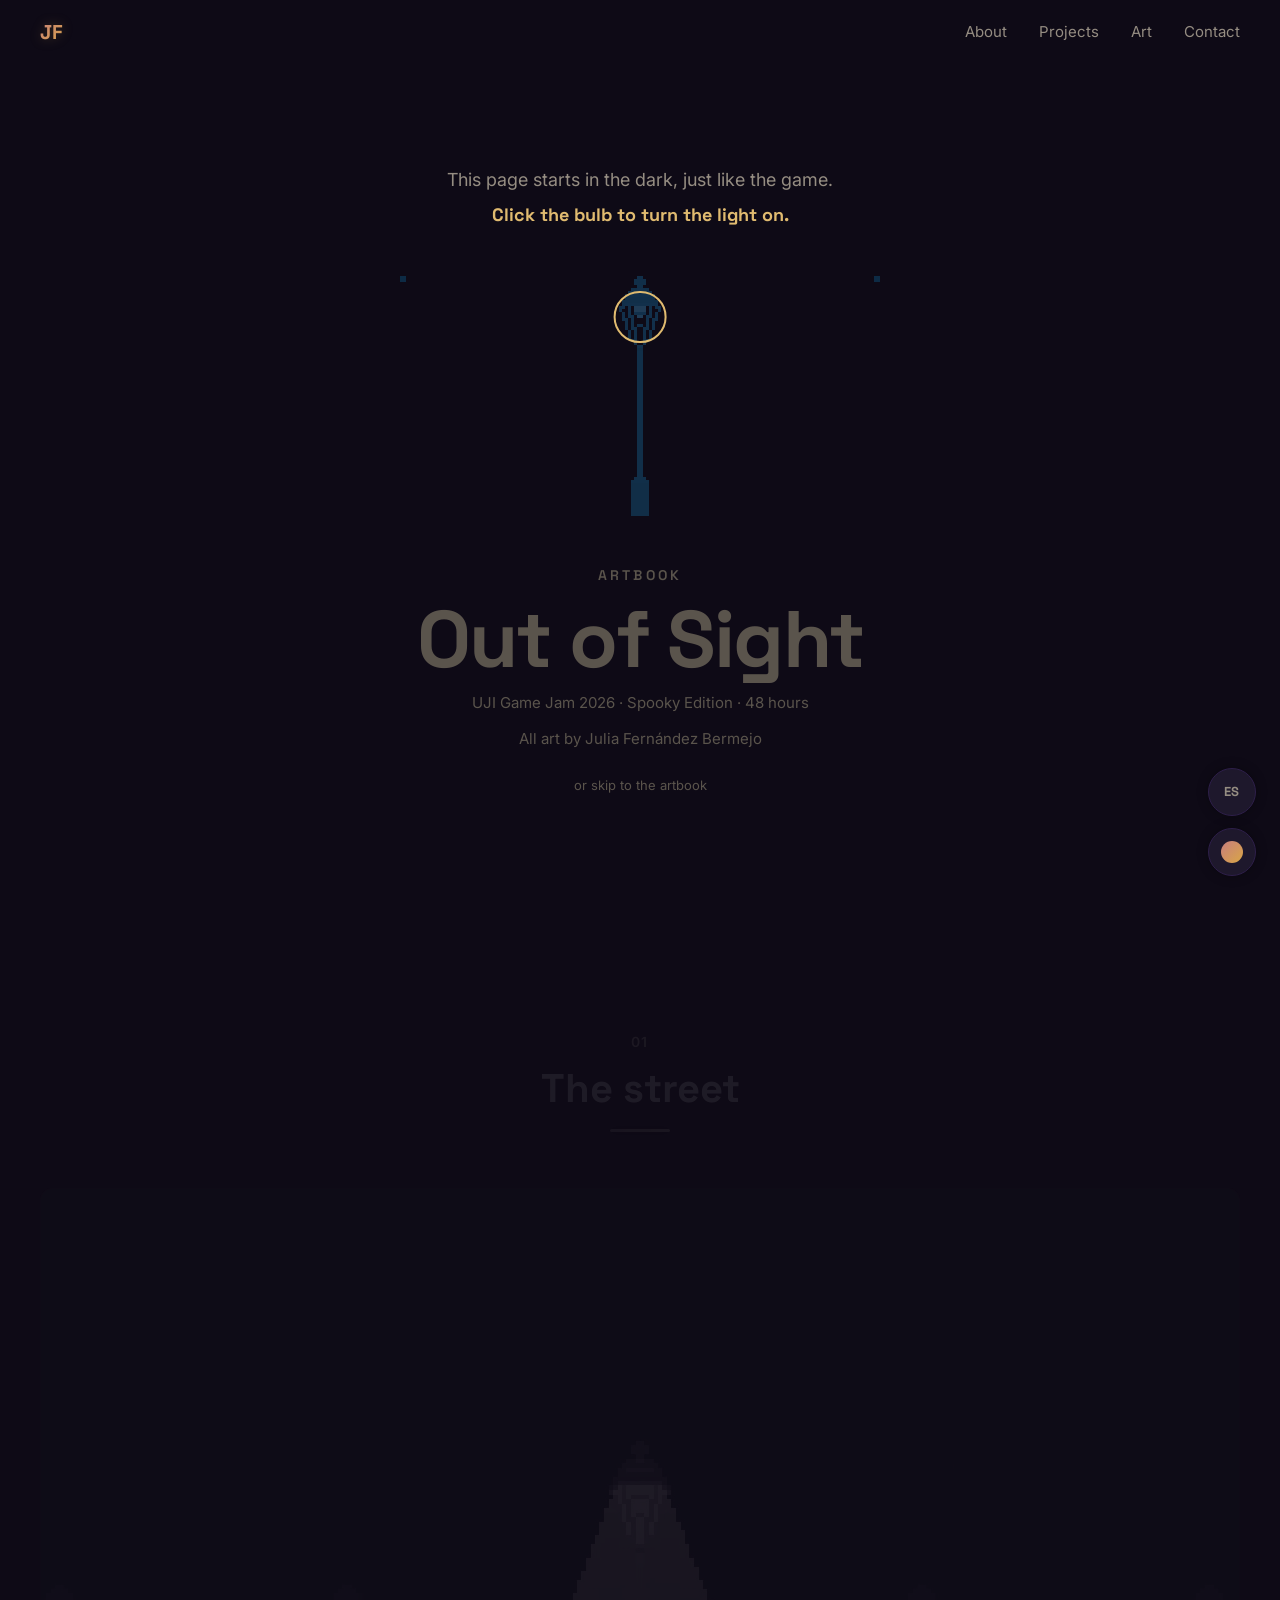
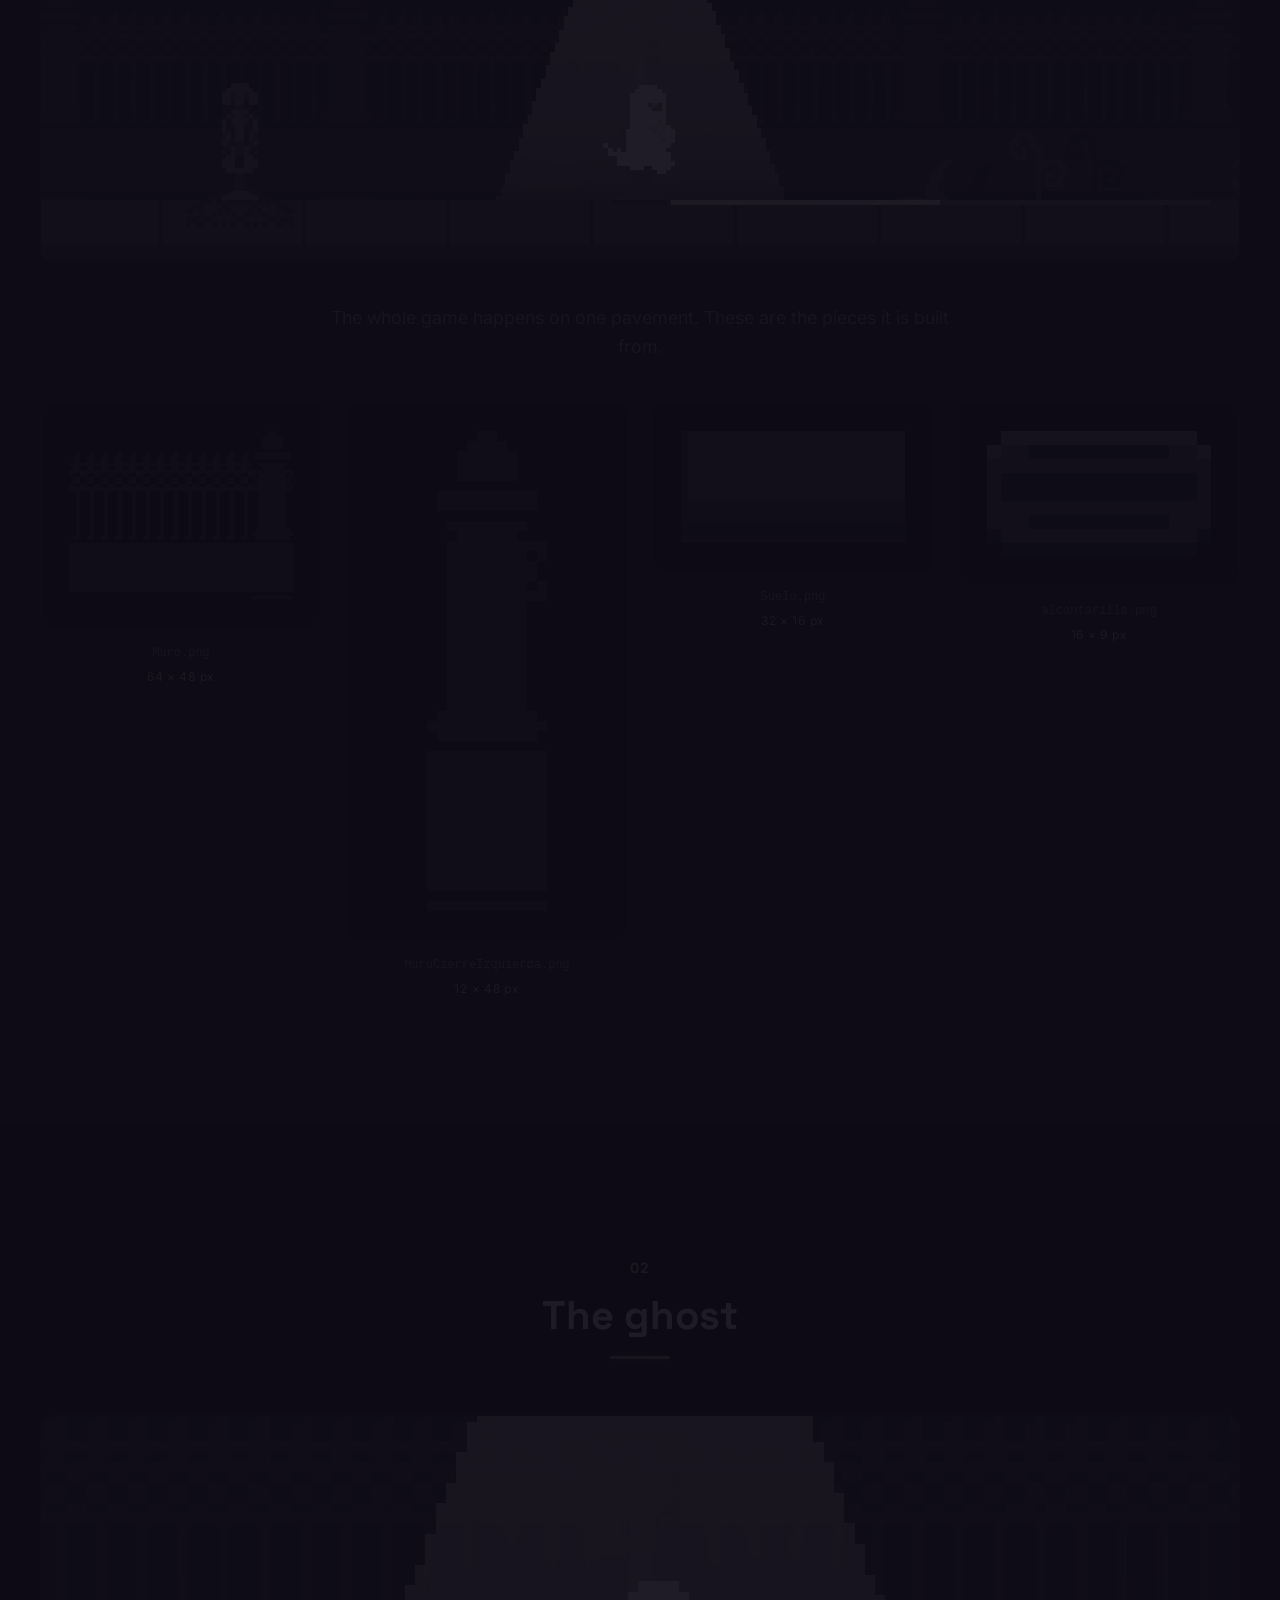
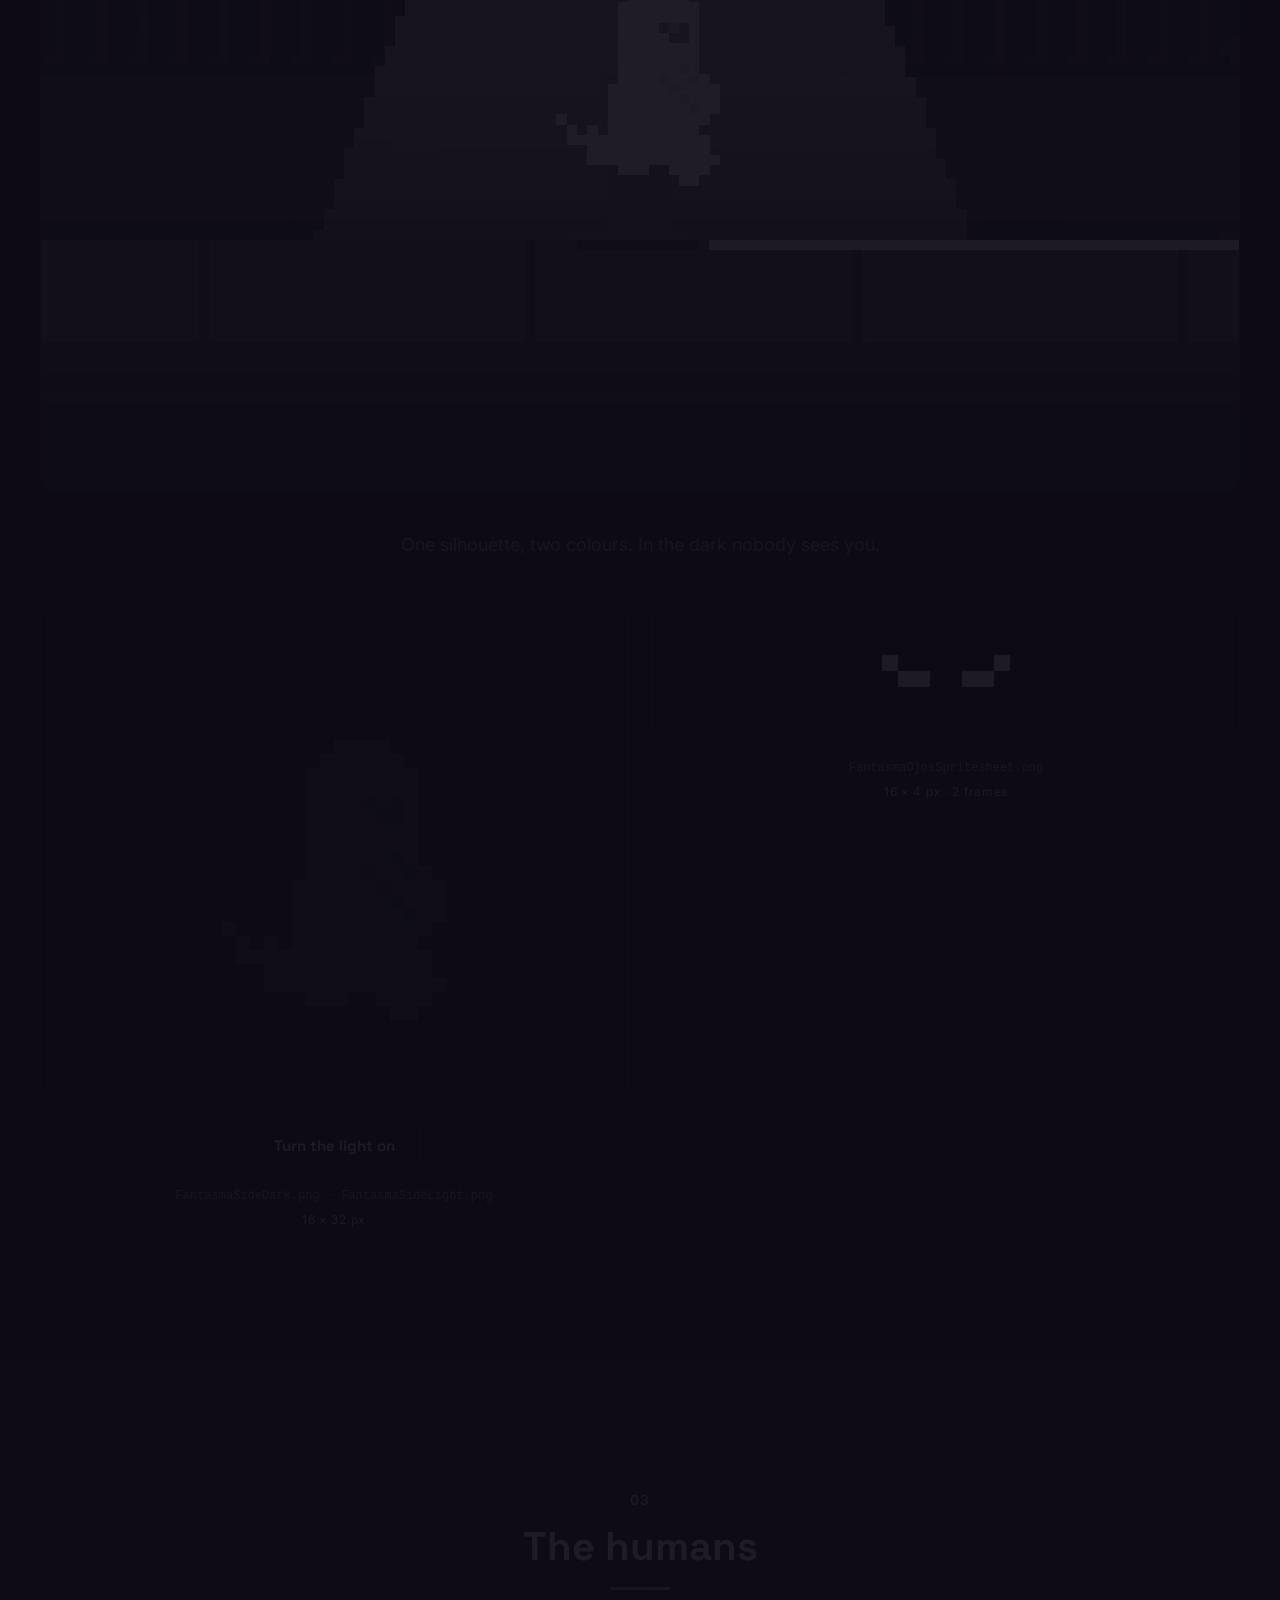
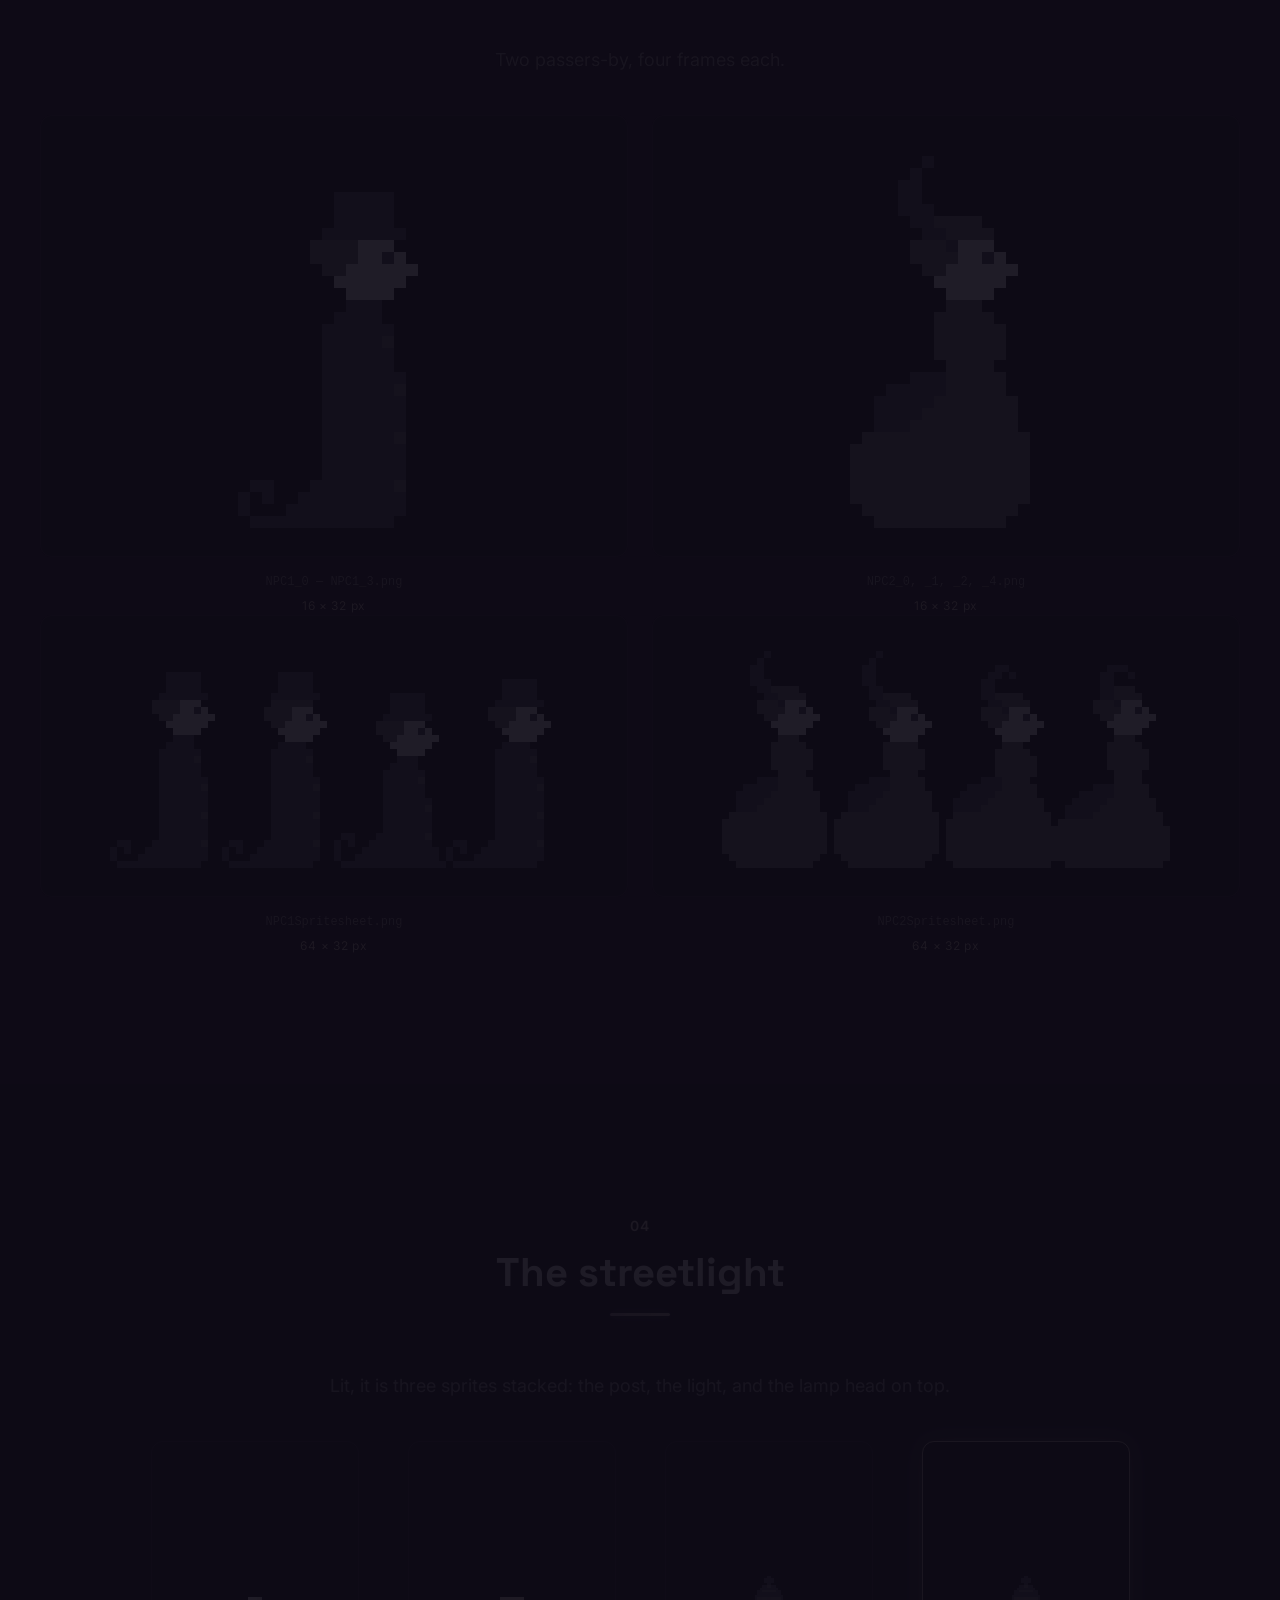
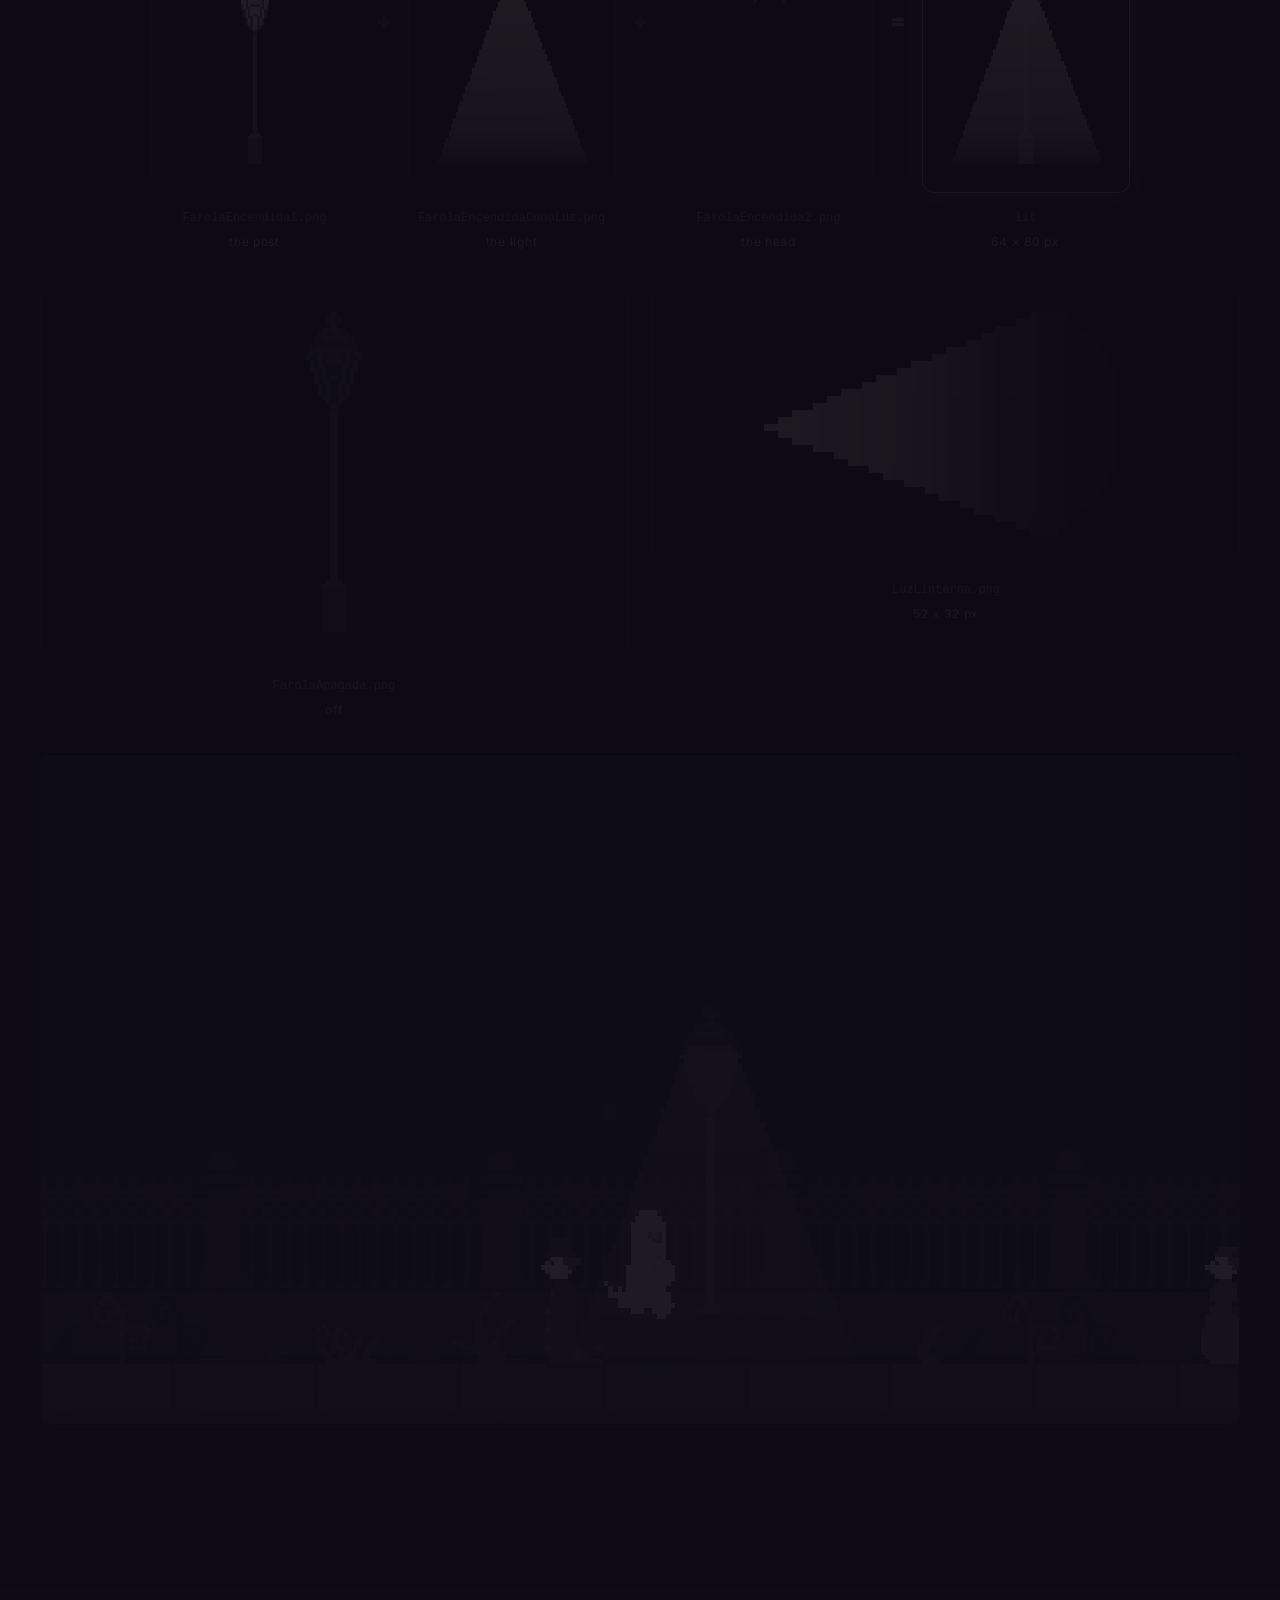
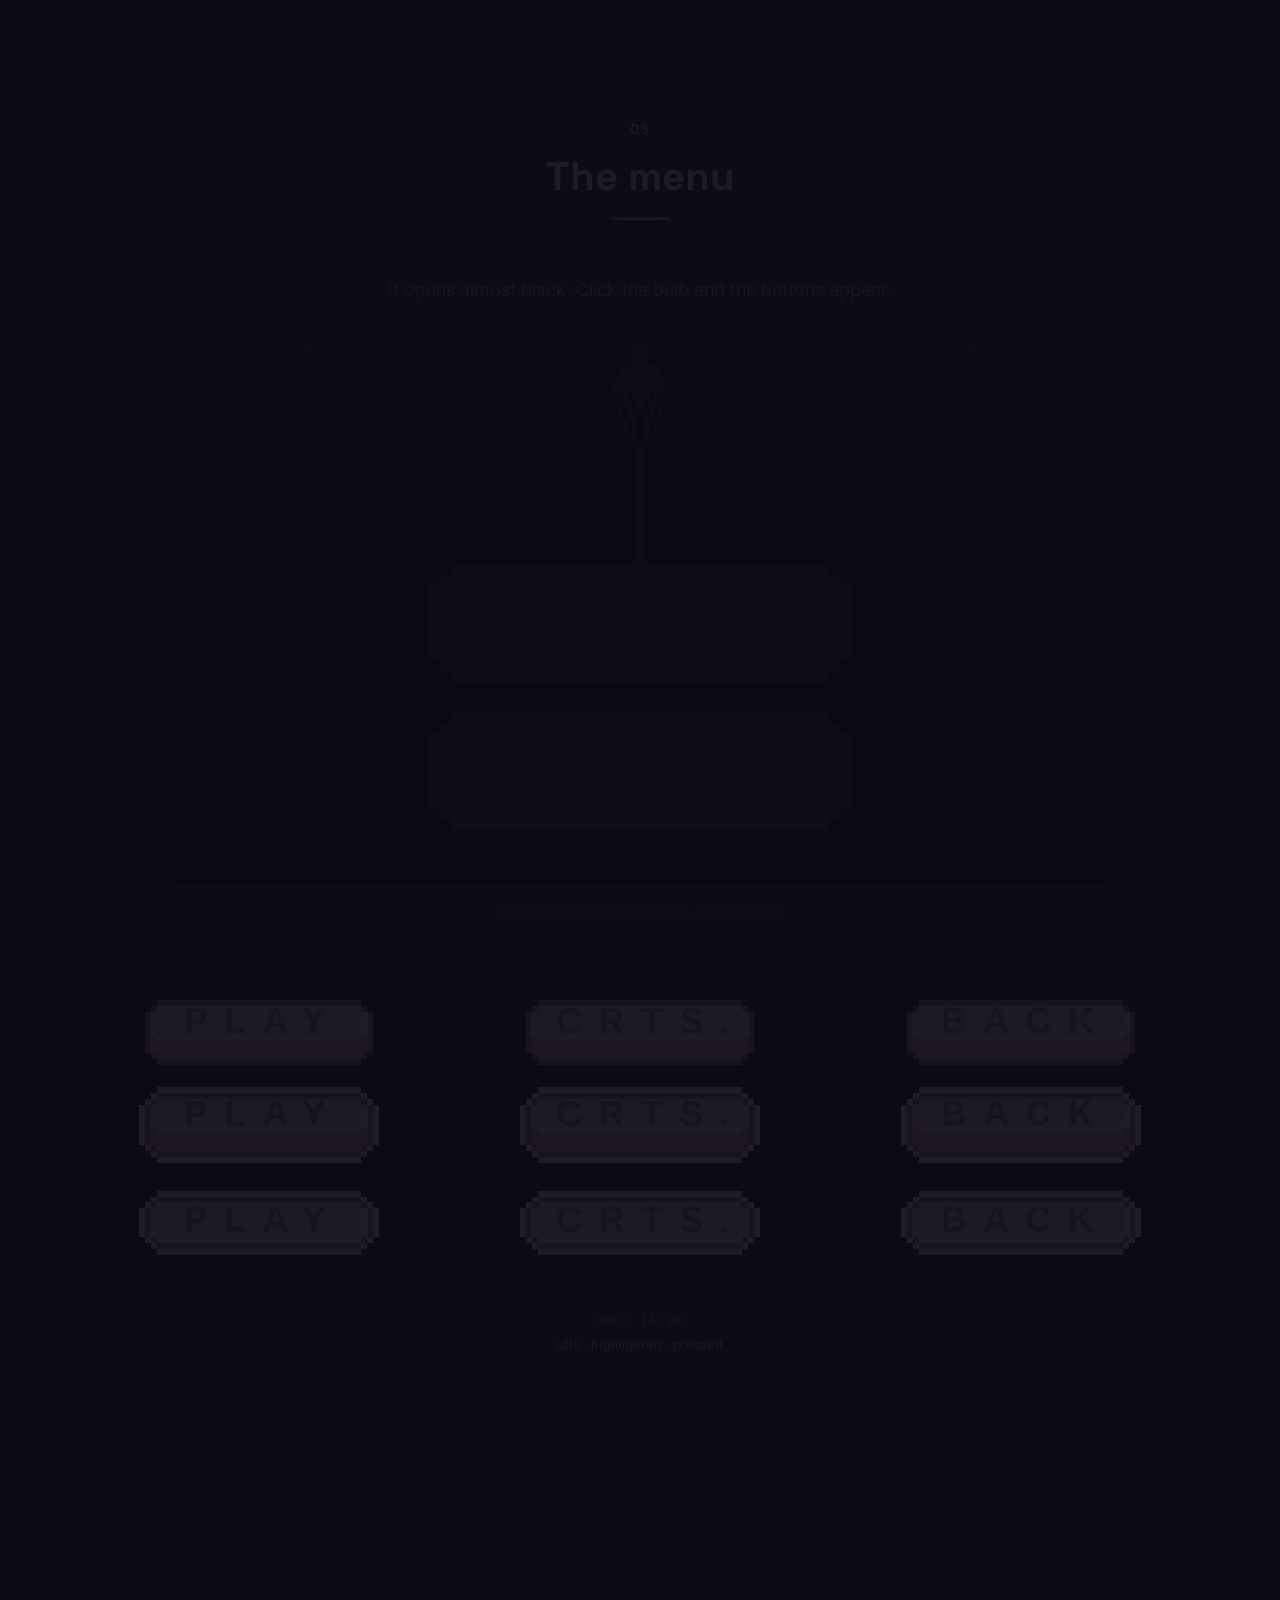
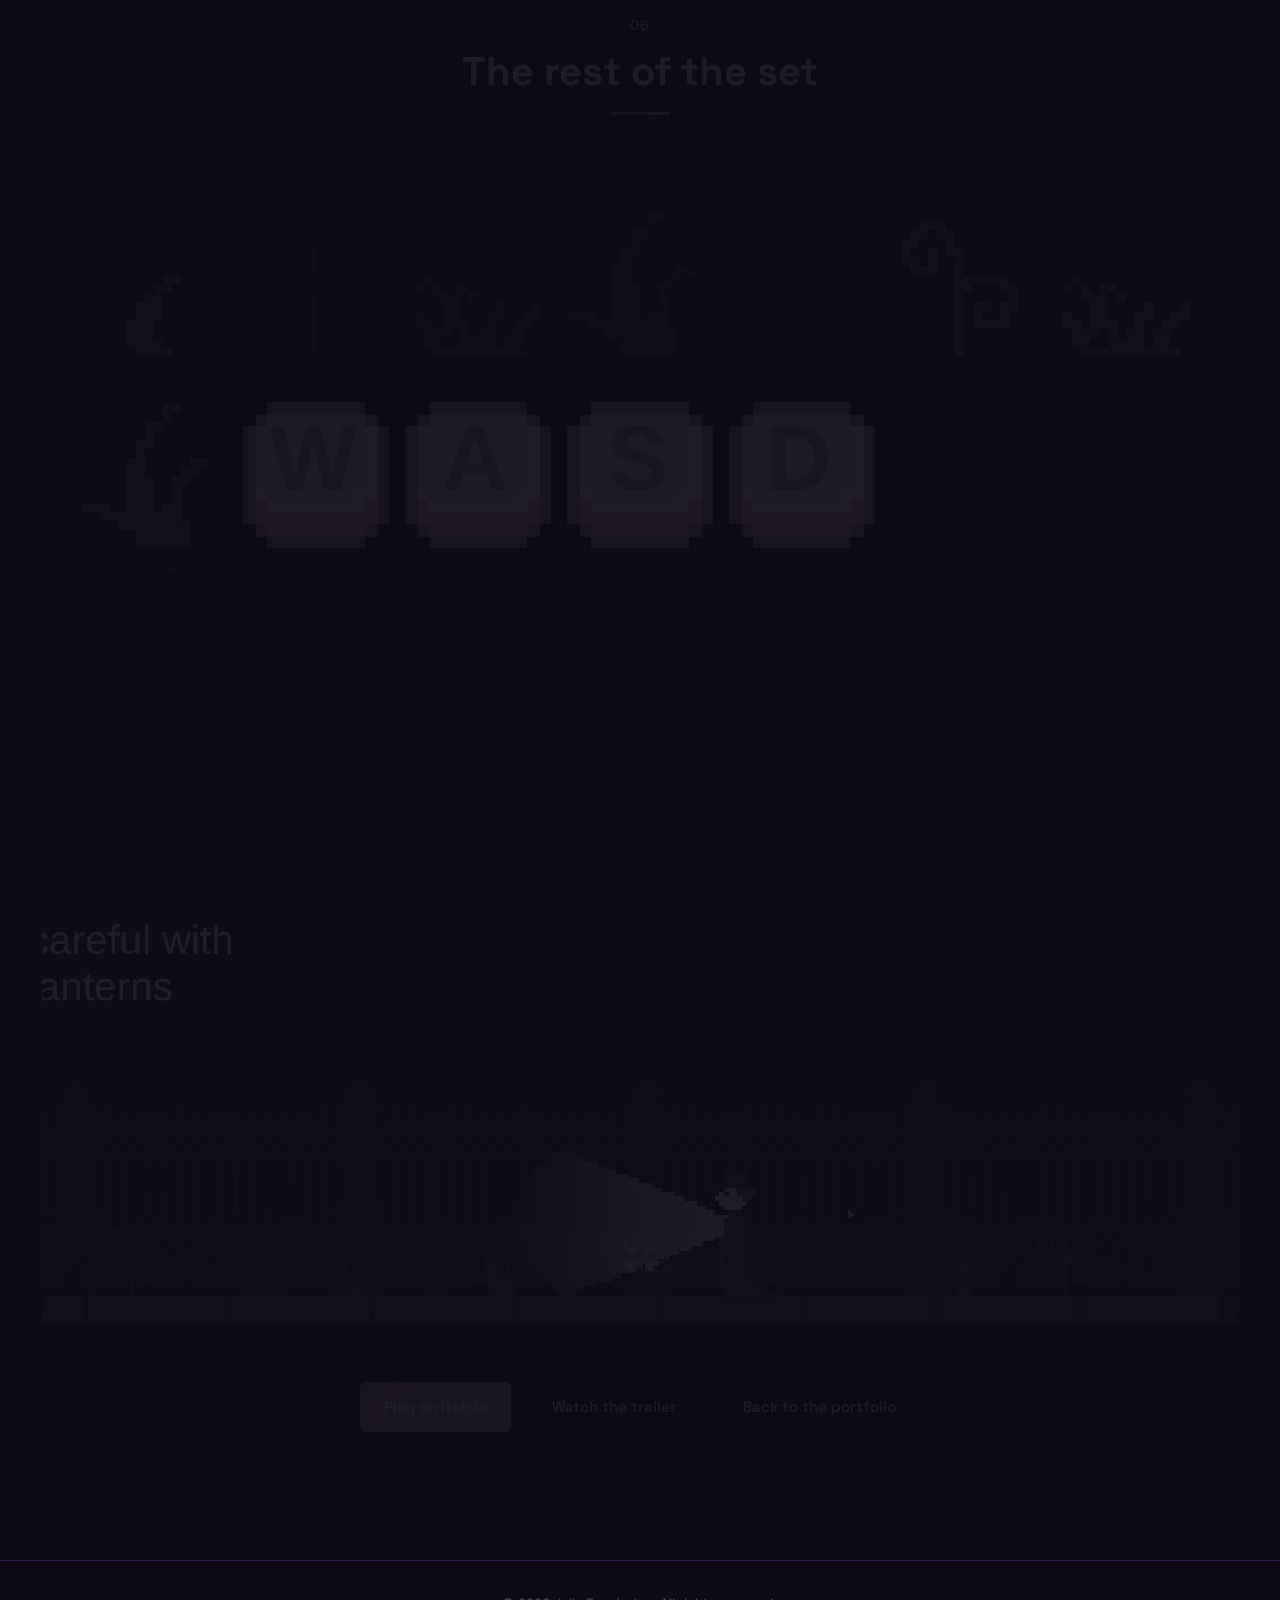
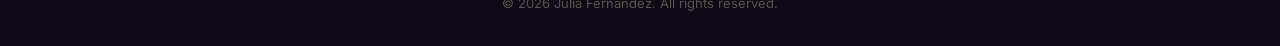
==== commit 9a2c4635: "Rebuild the artbook around the compositions instead of the sprites The first pass read like a jam wr" ====
--- a/artbook-out-of-sight.html
+++ b/artbook-out-of-sight.html
@@ -4,11 +4,11 @@
   <meta charset="UTF-8">
   <meta name="viewport" content="width=device-width, initial-scale=1.0, viewport-fit=cover">
   <title>Out of Sight — Artbook · Julia Fernández</title>
-  <meta name="description" content="The complete pixel art of Out of Sight, made in 48 hours for the UJI Game Jam 2026 (Spooky Edition). Characters, streetlight, environment, VFX and UI by Julia Fernández Bermejo.">
+  <meta name="description" content="The pixel art of Out of Sight, made in 48 hours for the UJI Game Jam 2026 (Spooky Edition), and how it comes together on screen.">
 
   <!-- Open Graph -->
   <meta property="og:title" content="Out of Sight — Artbook">
-  <meta property="og:description" content="Every sprite of a game made in 48 hours, at its real size and up close.">
+  <meta property="og:description" content="The sprites of a game made in 48 hours, and the scenes they build.">
   <meta property="og:type" content="article">
 
   <meta name="theme-color" content="#0e0a16">
@@ -38,8 +38,8 @@
 
   <!-- Styles -->
   <link rel="stylesheet" href="css/reset.css">
-  <link rel="stylesheet" href="css/style.css?v=8">
-  <link rel="stylesheet" href="css/artbook.css?v=8">
+  <link rel="stylesheet" href="css/style.css?v=9">
+  <link rel="stylesheet" href="css/artbook.css?v=9">
 
   <link rel="icon" href="favicon.svg" type="image/svg+xml">
 </head>
@@ -66,8 +66,17 @@
 
   <!-- ======== COVER ========
        El juego arranca a oscuras y mucha gente cree que está roto. Esta
-       página hace lo mismo, con la farola de verdad del menú. -->
+       página hace lo mismo, así que lo avisa antes de hacerlo. -->
   <header class="ab-cover" id="cover">
+    <p class="ab-cover__instruction">
+      <span data-lang="en">This page starts in the dark, just like the game.</span>
+      <span data-lang="es">Esta página empieza a oscuras, igual que el juego.</span>
+      <strong>
+        <span data-lang="en">Click the bulb to turn the light on.</span>
+        <span data-lang="es">Pulsa la bombilla para encender la luz.</span>
+      </strong>
+    </p>
+
     <div class="ab-cover__scene">
       <button class="ab-bulb" id="ab-bulb" aria-pressed="false"
               data-aria-label-en="Turn on the streetlight" data-aria-label-es="Encender la farola"
@@ -77,6 +86,7 @@
         <img class="px ab-bulb__img ab-bulb__img--on" src="assets/images/artbook/pieces/FarolaMenuEncendida.png"
              data-alt-en="The menu streetlight, lit" data-alt-es="La farola del menú, encendida"
              alt="The menu streetlight, lit" width="160" height="80">
+        <span class="ab-bulb__ring" aria-hidden="true"></span>
       </button>
     </div>
 
@@ -91,11 +101,6 @@
         <span data-lang="en">All art by Julia Fernández Bermejo</span>
         <span data-lang="es">Todo el arte: Julia Fernández Bermejo</span>
       </p>
-
-      <p class="ab-cover__hint" id="ab-hint">
-        <span data-lang="en">The bulb is flickering. Click it.</span>
-        <span data-lang="es">La bombilla parpadea. Púlsala.</span>
-      </p>
       <a href="#ab-chapters" class="ab-cover__skip">
         <span data-lang="en">or skip to the artbook</span>
         <span data-lang="es">o ir directamente al artbook</span>
@@ -105,63 +110,64 @@
 
   <main class="ab-main" id="ab-chapters">
 
-    <!-- ======== 01 · THE THEME ======== -->
-    <section class="ab-chapter" id="theme">
+    <!-- ======== 01 · THE STREET ======== -->
+    <section class="ab-chapter" id="street">
       <div class="container">
         <div class="section-header reveal">
           <span class="section-header__label">01</span>
           <h2 class="section-header__title">
-            <span data-lang="en">The theme</span><span data-lang="es">El tema</span>
+            <span data-lang="en">The street</span><span data-lang="es">La calle</span>
           </h2>
           <div class="section-header__line"></div>
         </div>
 
-        <blockquote class="ab-quote reveal">
-          <p>If You Can't See It, It Doesn't Exist!</p>
-          <cite>
-            <span data-lang="en">Theme of the UJI Game Jam 2026 · Spooky Edition</span>
-            <span data-lang="es">Tema de la UJI Game Jam 2026 · Spooky Edition</span>
-          </cite>
-        </blockquote>
-
-        <div class="ab-intro reveal">
-          <p data-lang="en">The jam handed out a theme and an optional second one: a palette of eight colours called SLSO8. Both ended up written into the filenames. Nearly every sprite exists twice, once as <code>Dark</code> and once as <code>Light</code> — same shape, different colour. That is the whole game, in two files.</p>
-          <p data-lang="es">La jam daba un tema y otro opcional: una paleta de ocho colores llamada SLSO8. Los dos acabaron escritos en los nombres de archivo. Casi cada sprite existe dos veces, como <code>Dark</code> y como <code>Light</code> — la misma forma, otro color. En eso consiste el juego entero, en dos archivos.</p>
-        </div>
-
-        <div class="ab-palette reveal">
-          <div class="ab-swatch ab-swatch--1"><span>0d2b45</span></div>
-          <div class="ab-swatch ab-swatch--2"><span>203c56</span></div>
-          <div class="ab-swatch ab-swatch--3"><span>544e68</span></div>
-          <div class="ab-swatch ab-swatch--4"><span>8d697a</span></div>
-          <div class="ab-swatch ab-swatch--5"><span>d08159</span></div>
-          <div class="ab-swatch ab-swatch--6"><span>ffaa5e</span></div>
-          <div class="ab-swatch ab-swatch--7"><span>ffd4a3</span></div>
-          <div class="ab-swatch ab-swatch--8"><span>ffecd6</span></div>
-        </div>
-
-        <div class="ab-stats reveal">
-          <div class="ab-stat">
-            <strong>91,4&nbsp;%</strong>
-            <span data-lang="en">of the in-game pixels land exactly on one of those eight colours</span>
-            <span data-lang="es">de los píxeles del juego caen exactamente en uno de esos ocho colores</span>
-          </div>
-          <div class="ab-stat">
-            <strong>7 / 8</strong>
-            <span data-lang="en">of the palette shows up in the sprites — the orange was saved for the interface</span>
-            <span data-lang="es">de la paleta aparece en los sprites — el naranja se reservó para la interfaz</span>
-          </div>
-          <div class="ab-stat">
-            <strong>16&nbsp;px</strong>
-            <span data-lang="en">the grid it is all built on: tiles, characters, the lot</span>
-            <span data-lang="es">la rejilla sobre la que está construido todo: tiles, personajes, todo</span>
-          </div>
-        </div>
-
-        <p class="ab-note reveal">
-          <span data-lang="en">The remaining 8,6&nbsp;% is not a second palette. It is the trail left by flattening layers on export — near-twins sitting one unit away from <code>ffd4a3</code>. Counted, not assumed.</span>
-          <span data-lang="es">El 8,6&nbsp;% restante no es una segunda paleta. Es el rastro de aplanar capas al exportar: casi gemelos a una unidad de <code>ffd4a3</code>. Contado, no supuesto.</span>
+        <figure class="ab-shot reveal">
+          <img src="assets/images/artbook/scenes/juego-calle.jpg"
+               data-alt-en="The street in the game: railings, streetlights, passers-by"
+               data-alt-es="La calle en el juego: verja, farolas, viandantes"
+               alt="The street in the game: railings, streetlights, passers-by"
+               width="1920" height="1080" loading="lazy">
+        </figure>
+
+        <p class="ab-line reveal">
+          <span data-lang="en">The whole game happens on one pavement. These are the pieces it is built from.</span>
+          <span data-lang="es">Todo el juego ocurre sobre una misma acera. Estas son las piezas con las que está hecha.</span>
         </p>
+
+        <div class="ab-grid reveal">
+          <figure class="ab-plate">
+            <div class="ab-plate__frame">
+              <img class="px" style="--w:64;--k:7" src="assets/images/artbook/pieces/Muro.png" alt="" width="64" height="48">
+            </div>
+            <figcaption class="ab-plate__caption">
+              <span class="ab-plate__file">Muro.png</span><span class="ab-plate__size">64 × 48 px</span>
+            </figcaption>
+          </figure>
+          <figure class="ab-plate">
+            <div class="ab-plate__frame">
+              <img class="px" style="--w:12;--k:10" src="assets/images/artbook/pieces/MuroCierreIzquierda.png" alt="" width="12" height="48">
+            </div>
+            <figcaption class="ab-plate__caption">
+              <span class="ab-plate__file">MuroCierreIzquierda.png</span><span class="ab-plate__size">12 × 48 px</span>
+            </figcaption>
+          </figure>
+          <figure class="ab-plate">
+            <div class="ab-plate__frame">
+              <img class="px" style="--w:32;--k:10" src="assets/images/artbook/pieces/Suelo.png" alt="" width="32" height="16">
+            </div>
+            <figcaption class="ab-plate__caption">
+              <span class="ab-plate__file">Suelo.png</span><span class="ab-plate__size">32 × 16 px</span>
+            </figcaption>
+          </figure>
+          <figure class="ab-plate">
+            <div class="ab-plate__frame">
+              <img class="px" style="--w:16;--k:14" src="assets/images/artbook/pieces/alcantarilla.png" alt="" width="16" height="9">
+            </div>
+            <figcaption class="ab-plate__caption">
+              <span class="ab-plate__file">alcantarilla.png</span><span class="ab-plate__size">16 × 9 px</span>
+            </figcaption>
+          </figure>
+        </div>
       </div>
     </section>
 
@@ -176,75 +182,57 @@
           <div class="section-header__line"></div>
         </div>
 
-        <div class="ab-intro reveal">
-          <p data-lang="en">A ghost is off to visit its ghost grandparents in another cemetery, and the way there runs down a street full of humans. Two things happen at once: the humans are frightened of the ghost, and the ghost is frightened of them screaming. So it does everything it can not to be seen.</p>
-          <p data-lang="es">Un fantasma va a visitar a sus abuelos fantasmas a otro cementerio, y para llegar tiene que cruzar una calle de humanos. Pasan dos cosas a la vez: los humanos se asustan del fantasma, y el fantasma se asusta de que griten al verle. Así que hace todo lo posible por que no le vean.</p>
-        </div>
-
-        <figure class="ab-plate ab-plate--hero reveal">
-          <div class="ab-plate__frame ab-compare" data-compare>
-            <img class="px ab-compare__img ab-compare__img--a" style="--w:16;--k:14"
-                 src="assets/images/artbook/pieces/FantasmaSideDark.png"
-                 data-alt-en="The ghost hidden in the dark" data-alt-es="El fantasma escondido en la oscuridad"
-                 alt="The ghost hidden in the dark" width="16" height="32">
-            <img class="px ab-compare__img ab-compare__img--b" style="--w:16;--k:14"
-                 src="assets/images/artbook/pieces/FantasmaSideLight.png"
-                 data-alt-en="The ghost caught in the light" data-alt-es="El fantasma alcanzado por la luz"
-                 alt="The ghost caught in the light" width="16" height="32">
-          </div>
-          <button class="ab-compare__btn btn btn--outline" type="button" data-compare-btn>
-            <span class="ab-compare__label ab-compare__label--a">
-              <span data-lang="en">Turn the light on</span><span data-lang="es">Dale la luz</span>
-            </span>
-            <span class="ab-compare__label ab-compare__label--b">
-              <span data-lang="en">Back to the dark</span><span data-lang="es">Vuelve a la oscuridad</span>
-            </span>
-          </button>
-          <figcaption class="ab-plate__caption">
-            <span class="ab-plate__file">FantasmaSideDark.png · FantasmaSideLight.png</span>
-            <span class="ab-plate__size">16 × 32 px</span>
-          </figcaption>
+        <figure class="ab-shot reveal">
+          <img src="assets/images/artbook/scenes/juego-fantasma.jpg"
+               data-alt-en="The ghost caught under a streetlight" data-alt-es="El fantasma, pillado bajo una farola"
+               alt="The ghost caught under a streetlight" width="1920" height="1080" loading="lazy">
         </figure>
 
-        <p class="ab-note reveal">
-          <span data-lang="en">One silhouette, two colours. Nothing else changes — and that is the mechanic in full: in the dark, nobody sees you.</span>
-          <span data-lang="es">Una silueta, dos colores. No cambia nada más — y ahí está la mecánica entera: en la oscuridad no te ven.</span>
+        <p class="ab-line reveal">
+          <span data-lang="en">One silhouette, two colours. In the dark nobody sees you.</span>
+          <span data-lang="es">Una silueta, dos colores. En la oscuridad no te ven.</span>
         </p>
 
-        <div class="ab-grid reveal">
-          <figure class="ab-plate">
-            <div class="ab-plate__frame">
-              <div class="ab-sprite" style="--w:8;--h:8;--n:2;--k:16;--dur:1.6s">
+        <div class="ab-grid ab-grid--two reveal">
+          <figure class="ab-plate">
+            <div class="ab-plate__frame ab-compare" data-compare>
+              <img class="px ab-compare__img ab-compare__img--a" style="--w:16;--k:14"
+                   src="assets/images/artbook/pieces/FantasmaSideDark.png"
+                   data-alt-en="The ghost in the dark" data-alt-es="El fantasma en la oscuridad"
+                   alt="The ghost in the dark" width="16" height="32">
+              <img class="px ab-compare__img ab-compare__img--b" style="--w:16;--k:14"
+                   src="assets/images/artbook/pieces/FantasmaSideLight.png"
+                   data-alt-en="The ghost in the light" data-alt-es="El fantasma en la luz"
+                   alt="The ghost in the light" width="16" height="32">
+            </div>
+            <button class="ab-compare__btn btn btn--outline" type="button" data-compare-btn>
+              <span class="ab-compare__label ab-compare__label--a">
+                <span data-lang="en">Turn the light on</span><span data-lang="es">Dale la luz</span>
+              </span>
+              <span class="ab-compare__label ab-compare__label--b">
+                <span data-lang="en">Back to the dark</span><span data-lang="es">Vuelve a la oscuridad</span>
+              </span>
+            </button>
+            <figcaption class="ab-plate__caption">
+              <span class="ab-plate__file">FantasmaSideDark.png · FantasmaSideLight.png</span>
+              <span class="ab-plate__size">16 × 32 px</span>
+            </figcaption>
+          </figure>
+
+          <figure class="ab-plate">
+            <div class="ab-plate__frame">
+              <div class="ab-sprite" style="--w:16;--h:4;--n:2;--k:16;--dur:2.4s">
                 <img src="assets/images/artbook/pieces/FantasmaOjosSpritesheet.png"
-                     data-alt-en="The ghost&rsquo;s eyes, blinking" data-alt-es="Los ojos del fantasma, parpadeando"
-                     alt="The ghost&rsquo;s eyes, blinking" width="16" height="8">
+                     data-alt-en="The eyes, blinking" data-alt-es="Los ojos, parpadeando"
+                     alt="The eyes, blinking" width="16" height="8">
               </div>
             </div>
             <figcaption class="ab-plate__caption">
               <span class="ab-plate__file">FantasmaOjosSpritesheet.png</span>
-              <span class="ab-plate__size">16 × 8 px · 2 <span data-lang="en">frames</span><span data-lang="es">fotogramas</span></span>
-            </figcaption>
-          </figure>
-
-          <figure class="ab-plate">
-            <div class="ab-plate__frame">
-              <img class="px" style="--w:16;--k:10" src="assets/images/artbook/pieces/FantasmaOjosSpritesheet.png"
-                   data-alt-en="The blink spritesheet, both frames" data-alt-es="La hoja del parpadeo, los dos fotogramas"
-                   alt="The blink spritesheet, both frames" width="16" height="8">
-            </div>
-            <figcaption class="ab-plate__caption">
-              <span class="ab-plate__file">
-                <span data-lang="en">the sheet itself</span><span data-lang="es">la hoja, tal cual</span>
-              </span>
-              <span class="ab-plate__size">8 × 8 px <span data-lang="en">per frame</span><span data-lang="es">por fotograma</span></span>
-            </figcaption>
-          </figure>
-        </div>
-
-        <p class="ab-note reveal">
-          <span data-lang="en">The blink is two frames of eight by eight pixels. At that size an eye is three pixels, and closing it means moving one of them.</span>
-          <span data-lang="es">El parpadeo son dos fotogramas de ocho por ocho píxeles. A ese tamaño un ojo son tres píxeles, y cerrarlo consiste en mover uno.</span>
-        </p>
+              <span class="ab-plate__size">16 × 4 px · 2 <span data-lang="en">frames</span><span data-lang="es">fotogramas</span></span>
+            </figcaption>
+          </figure>
+        </div>
       </div>
     </section>
 
@@ -259,10 +247,10 @@
           <div class="section-header__line"></div>
         </div>
 
-        <div class="ab-intro reveal">
-          <p data-lang="en">Two passers-by walk the street: a top hat and a wide skirt, four frames each. They are not chasing anyone. The danger is quieter than that — if one of them stands under a streetlight at the same time as the ghost, the ghost is seen, and the walk starts again from the last checkpoint.</p>
-          <p data-lang="es">Dos viandantes recorren la calle: un sombrero de copa y un vestido de vuelo, cuatro fotogramas cada uno. No persiguen a nadie. El peligro es más callado: si uno de ellos queda bajo la luz de una farola al mismo tiempo que el fantasma, le delata, y hay que volver al último checkpoint.</p>
-        </div>
+        <p class="ab-line reveal">
+          <span data-lang="en">Two passers-by, four frames each.</span>
+          <span data-lang="es">Dos viandantes, cuatro fotogramas cada uno.</span>
+        </p>
 
         <div class="ab-grid ab-grid--two reveal">
           <figure class="ab-plate">
@@ -274,7 +262,7 @@
             </div>
             <figcaption class="ab-plate__caption">
               <span class="ab-plate__file">NPC1_0 — NPC1_3.png</span>
-              <span class="ab-plate__size">16 × 32 px · 4 <span data-lang="en">frames</span><span data-lang="es">fotogramas</span></span>
+              <span class="ab-plate__size">16 × 32 px</span>
             </figcaption>
           </figure>
 
@@ -287,88 +275,29 @@
             </div>
             <figcaption class="ab-plate__caption">
               <span class="ab-plate__file">NPC2_0, _1, _2, _4.png</span>
-              <span class="ab-plate__size">16 × 32 px · 4 <span data-lang="en">frames</span><span data-lang="es">fotogramas</span></span>
-            </figcaption>
-          </figure>
-        </div>
-
-        <p class="ab-note reveal">
-          <span data-lang="en">The second one is numbered 0, 1, 2 and 4. There is no <code>NPC2_3</code> on disk — the frame is inside the spritesheet, but it never came out as its own file. Jam arithmetic, left as it was found.</span>
-          <span data-lang="es">La segunda está numerada 0, 1, 2 y 4. No hay ningún <code>NPC2_3</code> en el disco: el fotograma está dentro de la hoja, pero nunca salió como archivo suelto. Aritmética de jam, dejada tal cual se encontró.</span>
-        </p>
-
-        <div class="ab-grid reveal">
+              <span class="ab-plate__size">16 × 32 px</span>
+            </figcaption>
+          </figure>
+        </div>
+
+        <div class="ab-grid ab-grid--two reveal">
           <figure class="ab-plate ab-plate--wide">
             <div class="ab-plate__frame">
-              <img class="px" style="--w:64;--k:7" src="assets/images/artbook/pieces/NPC1Spritesheet.png"
-                   data-alt-en="The gentleman's four frames in one sheet" data-alt-es="Los cuatro fotogramas del caballero en una hoja"
-                   alt="The gentleman's four frames in one sheet" width="64" height="32">
-            </div>
-            <figcaption class="ab-plate__caption">
-              <span class="ab-plate__file">NPC1Spritesheet.png</span>
-              <span class="ab-plate__size">64 × 32 px</span>
-            </figcaption>
-          </figure>
-
+              <img class="px" style="--w:64;--k:7" src="assets/images/artbook/pieces/NPC1Spritesheet.png" alt="" width="64" height="32">
+            </div>
+            <figcaption class="ab-plate__caption">
+              <span class="ab-plate__file">NPC1Spritesheet.png</span><span class="ab-plate__size">64 × 32 px</span>
+            </figcaption>
+          </figure>
           <figure class="ab-plate ab-plate--wide">
             <div class="ab-plate__frame">
-              <img class="px" style="--w:64;--k:7" src="assets/images/artbook/pieces/NPC2Spritesheet.png"
-                   data-alt-en="The lady's four frames in one sheet" data-alt-es="Los cuatro fotogramas de la dama en una hoja"
-                   alt="The lady's four frames in one sheet" width="64" height="32">
-            </div>
-            <figcaption class="ab-plate__caption">
-              <span class="ab-plate__file">NPC2Spritesheet.png</span>
-              <span class="ab-plate__size">64 × 32 px</span>
-            </figcaption>
-          </figure>
-        </div>
-
-        <h3 class="ab-subhead reveal">
-          <span data-lang="en">The ones carrying a torch</span><span data-lang="es">Los que llevan linterna</span>
-        </h3>
-
-        <div class="ab-grid reveal">
-          <figure class="ab-plate">
-            <div class="ab-plate__frame">
-              <img class="px" style="--w:52;--k:7" src="assets/images/artbook/pieces/LuzLinterna.png"
-                   data-alt-en="The torch beam" data-alt-es="El haz de la linterna"
-                   alt="The torch beam" width="52" height="32">
-            </div>
-            <figcaption class="ab-plate__caption">
-              <span class="ab-plate__file">LuzLinterna.png</span>
-              <span class="ab-plate__size">52 × 32 px</span>
-            </figcaption>
-          </figure>
-
-          <figure class="ab-plate">
-            <div class="ab-plate__frame">
-              <img class="px" style="--w:16;--k:12" src="assets/images/artbook/pieces/NPC1Dark.png"
-                   data-alt-en="The gentleman in the dark" data-alt-es="El caballero en la oscuridad"
-                   alt="The gentleman in the dark" width="16" height="32">
-            </div>
-            <figcaption class="ab-plate__caption">
-              <span class="ab-plate__file">NPC1Dark.png</span>
-              <span class="ab-plate__size">16 × 32 px</span>
-            </figcaption>
-          </figure>
-
-          <figure class="ab-plate">
-            <div class="ab-plate__frame">
-              <img class="px" style="--w:16;--k:12" src="assets/images/artbook/pieces/NPC2Dark.png"
-                   data-alt-en="The lady in the dark" data-alt-es="La dama en la oscuridad"
-                   alt="The lady in the dark" width="16" height="32">
-            </div>
-            <figcaption class="ab-plate__caption">
-              <span class="ab-plate__file">NPC2Dark.png</span>
-              <span class="ab-plate__size">16 × 32 px</span>
-            </figcaption>
-          </figure>
-        </div>
-
-        <p class="ab-note reveal">
-          <span data-lang="en">Some humans patrol with a torch, and that beam gives you away just as well as a streetlight. Fifty-two pixels wide, and the only moving light in the game.</span>
-          <span data-lang="es">Algunos humanos patrullan con linterna, y ese haz delata igual que una farola. Cincuenta y dos píxeles de ancho, y la única luz del juego que se mueve.</span>
-        </p>
+              <img class="px" style="--w:64;--k:7" src="assets/images/artbook/pieces/NPC2Spritesheet.png" alt="" width="64" height="32">
+            </div>
+            <figcaption class="ab-plate__caption">
+              <span class="ab-plate__file">NPC2Spritesheet.png</span><span class="ab-plate__size">64 × 32 px</span>
+            </figcaption>
+          </figure>
+        </div>
       </div>
     </section>
 
@@ -383,684 +312,186 @@
           <div class="section-header__line"></div>
         </div>
 
-        <div class="ab-intro reveal">
-          <p data-lang="en">The most worked-on object of the jam, and the one the game is built around. It was redrawn from scratch four times, the canvas widening each time to make room for more light.</p>
-          <p data-lang="es">El objeto más trabajado de la jam, y aquel alrededor del cual gira el juego. Se redibujó de cero cuatro veces, y el lienzo se fue ensanchando para dar sitio a más luz.</p>
-        </div>
-
-        <h3 class="ab-subhead reveal">
-          <span data-lang="en">Four generations</span><span data-lang="es">Cuatro generaciones</span>
-        </h3>
-
-        <div class="ab-sequence reveal">
+        <p class="ab-line reveal">
+          <span data-lang="en">Lit, it is three sprites stacked: the post, the light, and the lamp head on top.</span>
+          <span data-lang="es">Encendida son tres sprites apilados: el poste, la luz y el remate de la lámpara.</span>
+        </p>
+
+        <div class="ab-stack reveal">
           <figure class="ab-plate ab-plate--step">
-            <div class="ab-plate__frame">
-              <img class="px" style="--w:16;--k:4" src="assets/images/artbook/process/farola__b2.png"
-                   data-alt-en="First streetlight: a winding post" data-alt-es="Primera farola: un poste sinuoso"
-                   alt="First streetlight: a winding post" width="16" height="80">
-            </div>
-            <figcaption class="ab-plate__caption">
-              <span class="ab-plate__file">16 × 80 px</span>
-              <span class="ab-plate__size" data-lang="en">a winding post, scrapped</span>
-              <span class="ab-plate__size" data-lang="es">poste sinuoso, descartado</span>
-            </figcaption>
-          </figure>
+            <div class="ab-plate__frame"><img class="px" style="--w:64;--k:4" src="assets/images/artbook/scenes/farola-capa1.png" alt="" width="64" height="80"></div>
+            <figcaption class="ab-plate__caption">
+              <span class="ab-plate__file">FarolaEncendida1.png</span>
+              <span class="ab-plate__size" data-lang="en">the post</span><span class="ab-plate__size" data-lang="es">el poste</span>
+            </figcaption>
+          </figure>
+
+          <span class="ab-stack__op" aria-hidden="true">+</span>
 
           <figure class="ab-plate ab-plate--step">
-            <div class="ab-plate__frame">
-              <img class="px" style="--w:64;--k:4" src="assets/images/artbook/process/farola__b1.png"
-                   data-alt-en="Second streetlight: straight, with its cone of light" data-alt-es="Segunda farola: recta, con su cono de luz"
-                   alt="Second streetlight: straight, with its cone of light" width="64" height="80">
-            </div>
-            <figcaption class="ab-plate__caption">
-              <span class="ab-plate__file">64 × 80 px</span>
-              <span class="ab-plate__size" data-lang="en">straight, and lit</span>
-              <span class="ab-plate__size" data-lang="es">recta, y encendida</span>
-            </figcaption>
-          </figure>
+            <div class="ab-plate__frame"><img class="px" style="--w:64;--k:4" src="assets/images/artbook/scenes/farola-capa2.png" alt="" width="64" height="80"></div>
+            <figcaption class="ab-plate__caption">
+              <span class="ab-plate__file">FarolaEncendidaConoLuz.png</span>
+              <span class="ab-plate__size" data-lang="en">the light</span><span class="ab-plate__size" data-lang="es">la luz</span>
+            </figcaption>
+          </figure>
+
+          <span class="ab-stack__op" aria-hidden="true">+</span>
 
           <figure class="ab-plate ab-plate--step">
-            <div class="ab-plate__frame">
-              <img class="px" style="--w:64;--k:4" src="assets/images/artbook/process/farola__cur.png"
-                   data-alt-en="Third streetlight: the in-game one, unlit" data-alt-es="Tercera farola: la del juego, apagada"
-                   alt="Third streetlight: the in-game one, unlit" width="64" height="80">
-            </div>
-            <figcaption class="ab-plate__caption">
-              <span class="ab-plate__file">64 × 80 px</span>
-              <span class="ab-plate__size" data-lang="en">the in-game one</span>
-              <span class="ab-plate__size" data-lang="es">la del juego</span>
-            </figcaption>
-          </figure>
-
-          <figure class="ab-plate ab-plate--step">
-            <div class="ab-plate__frame">
-              <img class="px" style="--w:160;--k:4" src="assets/images/artbook/process/FarolaMenu__cur.png"
-                   data-alt-en="Fourth streetlight: the menu one, on a wider canvas" data-alt-es="Cuarta farola: la del menú, en un lienzo más ancho"
-                   alt="Fourth streetlight: the menu one, on a wider canvas" width="160" height="80">
-            </div>
-            <figcaption class="ab-plate__caption">
-              <span class="ab-plate__file">160 × 80 px</span>
-              <span class="ab-plate__size" data-lang="en">the menu one</span>
-              <span class="ab-plate__size" data-lang="es">la del menú</span>
-            </figcaption>
-          </figure>
-        </div>
-
-        <p class="ab-note reveal">
-          <span data-lang="en">The first one was sixteen pixels wide and curled like wrought iron. It went. What replaced it is plain, straight and symmetrical — because the light had to fall in a readable cone, and a winding post throws a crooked shadow. It still carries the white of its canvas: transparency came later.</span>
-          <span data-lang="es">La primera medía dieciséis píxeles de ancho y se enroscaba como el hierro forjado. Se fue. Lo que vino después es sobrio, recto y simétrico — porque la luz tenía que caer en un cono legible, y un poste sinuoso da una sombra torcida. Todavía arrastra el blanco de su lienzo: la transparencia llegó después.</span>
-        </p>
-
-        <h3 class="ab-subhead reveal">
-          <span data-lang="en">Seven states</span><span data-lang="es">Siete estados</span>
-        </h3>
-
-        <div class="ab-grid ab-grid--tall reveal">
-          <figure class="ab-plate">
-            <div class="ab-plate__frame">
-              <img class="px" style="--w:64;--k:4" src="assets/images/artbook/pieces/FarolaApagada.png"
-                   data-alt-en="Streetlight off" data-alt-es="Farola apagada" alt="Streetlight off" width="64" height="80">
-            </div>
+            <div class="ab-plate__frame"><img class="px" style="--w:64;--k:4" src="assets/images/artbook/scenes/farola-capa3.png" alt="" width="64" height="80"></div>
+            <figcaption class="ab-plate__caption">
+              <span class="ab-plate__file">FarolaEncendida2.png</span>
+              <span class="ab-plate__size" data-lang="en">the head</span><span class="ab-plate__size" data-lang="es">el remate</span>
+            </figcaption>
+          </figure>
+
+          <span class="ab-stack__op ab-stack__op--eq" aria-hidden="true">=</span>
+
+          <figure class="ab-plate ab-plate--step ab-plate--result">
+            <div class="ab-plate__frame"><img class="px" style="--w:64;--k:4" src="assets/images/artbook/scenes/farola-juntas.png" alt="" width="64" height="80"></div>
+            <figcaption class="ab-plate__caption">
+              <span class="ab-plate__file" data-lang="en">lit</span>
+              <span class="ab-plate__file" data-lang="es">encendida</span>
+              <span class="ab-plate__size">64 × 80 px</span>
+            </figcaption>
+          </figure>
+        </div>
+
+        <div class="ab-grid ab-grid--two reveal">
+          <figure class="ab-plate">
+            <div class="ab-plate__frame"><img class="px" style="--w:64;--k:4" src="assets/images/artbook/pieces/FarolaApagada.png" alt="" width="64" height="80"></div>
             <figcaption class="ab-plate__caption">
               <span class="ab-plate__file">FarolaApagada.png</span>
-              <span class="ab-plate__size">64 × 80 px</span>
-            </figcaption>
-          </figure>
-
-          <figure class="ab-plate">
-            <div class="ab-plate__frame">
-              <img class="px" style="--w:64;--k:4" src="assets/images/artbook/pieces/FarolaEncendida1.png"
-                   data-alt-en="Streetlight on" data-alt-es="Farola encendida" alt="Streetlight on" width="64" height="80">
-            </div>
-            <figcaption class="ab-plate__caption">
-              <span class="ab-plate__file">FarolaEncendida1.png</span>
-              <span class="ab-plate__size">64 × 80 px</span>
-            </figcaption>
-          </figure>
-
-          <figure class="ab-plate">
-            <div class="ab-plate__frame">
-              <img class="px" style="--w:64;--k:4" src="assets/images/artbook/pieces/FarolaEncendidaConoLuz.png"
-                   data-alt-en="The cone of light on its own" data-alt-es="El cono de luz, solo"
-                   alt="The cone of light on its own" width="64" height="80">
-            </div>
-            <figcaption class="ab-plate__caption">
-              <span class="ab-plate__file">FarolaEncendidaConoLuz.png</span>
-              <span class="ab-plate__size">64 × 80 px</span>
-            </figcaption>
-          </figure>
-
-          <figure class="ab-plate">
-            <div class="ab-plate__frame">
-              <img class="px" style="--w:64;--k:4" src="assets/images/artbook/pieces/FarolaEncendidREFERENCIA.png"
-                   data-alt-en="Reference: light at full strength" data-alt-es="Referencia: la luz a plena potencia"
-                   alt="Reference: light at full strength" width="64" height="80">
-            </div>
-            <figcaption class="ab-plate__caption">
-              <span class="ab-plate__file">FarolaEncendidREFERENCIA.png</span>
-              <span class="ab-plate__size">64 × 80 px</span>
-            </figcaption>
-          </figure>
-
-          <figure class="ab-plate">
-            <div class="ab-plate__frame">
-              <img class="px" style="--w:64;--k:4" src="assets/images/artbook/pieces/FarolaEncendidREFERENCIA2.png"
-                   data-alt-en="Reference: the dimmer version" data-alt-es="Referencia: la versión más tenue"
-                   alt="Reference: the dimmer version" width="64" height="80">
-            </div>
-            <figcaption class="ab-plate__caption">
-              <span class="ab-plate__file">FarolaEncendidREFERENCIA2.png</span>
-              <span class="ab-plate__size">64 × 80 px</span>
-            </figcaption>
-          </figure>
-
-          <figure class="ab-plate">
-            <div class="ab-plate__frame">
-              <img class="px" style="--w:16;--k:8" src="assets/images/artbook/pieces/FarolaDark.png"
-                   data-alt-en="The scrapped design, dark" data-alt-es="El diseño descartado, oscuro"
-                   alt="The scrapped design, dark" width="16" height="80">
-            </div>
-            <figcaption class="ab-plate__caption">
-              <span class="ab-plate__file">FarolaDark.png</span>
-              <span class="ab-plate__size">16 × 80 px</span>
-            </figcaption>
-          </figure>
-
-          <figure class="ab-plate">
-            <div class="ab-plate__frame">
-              <img class="px" style="--w:16;--k:8" src="assets/images/artbook/pieces/FarolaLight.png"
-                   data-alt-en="The scrapped design, lit" data-alt-es="El diseño descartado, encendido"
-                   alt="The scrapped design, lit" width="16" height="80">
-            </div>
-            <figcaption class="ab-plate__caption">
-              <span class="ab-plate__file">FarolaLight.png</span>
-              <span class="ab-plate__size">16 × 80 px</span>
-            </figcaption>
-          </figure>
-        </div>
-
-        <p class="ab-note reveal">
-          <span data-lang="en">The cone lives in its own file, apart from the post. That is what lets the light turn on without redrawing the lamp — and the two files named <code>REFERENCIA</code> are the ones kept on screen while painting the rest, to keep the brightness honest.</span>
-          <span data-lang="es">El cono vive en su propio archivo, aparte del poste. Eso permite encender la luz sin volver a dibujar la farola — y los dos archivos llamados <code>REFERENCIA</code> son los que se quedaron a la vista mientras se pintaba el resto, para no perder de vista el brillo.</span>
-        </p>
+              <span class="ab-plate__size" data-lang="en">off</span><span class="ab-plate__size" data-lang="es">apagada</span>
+            </figcaption>
+          </figure>
+          <figure class="ab-plate">
+            <div class="ab-plate__frame"><img class="px" style="--w:52;--k:7" src="assets/images/artbook/pieces/LuzLinterna.png" alt="" width="52" height="32"></div>
+            <figcaption class="ab-plate__caption">
+              <span class="ab-plate__file">LuzLinterna.png</span><span class="ab-plate__size">52 × 32 px</span>
+            </figcaption>
+          </figure>
+        </div>
+
+        <figure class="ab-shot reveal">
+          <img src="assets/images/artbook/scenes/juego-farolas.jpg"
+               data-alt-en="Several streetlights at once, in the game"
+               data-alt-es="Varias farolas a la vez, en el juego"
+               alt="Several streetlights at once, in the game" width="1920" height="1080" loading="lazy">
+        </figure>
       </div>
     </section>
 
-    <!-- ======== 05 · THE STREET ======== -->
-    <section class="ab-chapter" id="street">
+    <!-- ======== 05 · THE MENU ======== -->
+    <section class="ab-chapter" id="menu">
       <div class="container">
         <div class="section-header reveal">
           <span class="section-header__label">05</span>
           <h2 class="section-header__title">
-            <span data-lang="en">The street</span><span data-lang="es">La calle</span>
+            <span data-lang="en">The menu</span><span data-lang="es">El menú</span>
           </h2>
           <div class="section-header__line"></div>
         </div>
 
-        <div class="ab-intro reveal">
-          <p data-lang="en">Wrought-iron railings, a pavement and a drain. Three pieces, repeated, are the whole road to the cemetery.</p>
-          <p data-lang="es">Una verja de hierro, una acera y una alcantarilla. Tres piezas, repetidas, son todo el camino hasta el cementerio.</p>
-        </div>
-
-        <figure class="ab-plate ab-plate--hero reveal">
-          <div class="ab-plate__frame">
-            <img class="px" style="--w:64;--k:7" src="assets/images/artbook/pieces/Muro.png"
-                 data-alt-en="The railing tile" data-alt-es="El tile de la verja"
-                 alt="The railing tile" width="64" height="48">
+        <p class="ab-line reveal">
+          <span data-lang="en">It opens almost black. Click the bulb and the buttons appear.</span>
+          <span data-lang="es">Abre casi a negro. Pulsa la bombilla y aparecen los botones.</span>
+        </p>
+
+        <div class="ab-menu reveal">
+          <button class="ab-menu__screen" type="button" data-menu
+                  data-aria-label-en="Turn on the menu streetlight" data-aria-label-es="Encender la farola del menú"
+                  aria-label="Turn on the menu streetlight" aria-pressed="false">
+            <img class="px ab-menu__lamp ab-menu__lamp--off" src="assets/images/artbook/pieces/FarolaMenuApagada.png" alt="" width="160" height="80">
+            <img class="px ab-menu__lamp ab-menu__lamp--on" src="assets/images/artbook/pieces/FarolaMenuEncendida.png" alt="" width="160" height="80">
+            <span class="ab-menu__buttons">
+              <span class="ab-menu__slot">
+                <img class="px ab-menu__btn ab-menu__btn--off" src="assets/images/artbook/pieces/BotonPlayOscuro.png" alt="" width="450" height="143">
+                <img class="px ab-menu__btn ab-menu__btn--on" src="assets/images/artbook/pieces/BotonPlayIdle1.png" alt="Play" width="450" height="143">
+              </span>
+              <span class="ab-menu__slot">
+                <img class="px ab-menu__btn ab-menu__btn--off" src="assets/images/artbook/pieces/BotonCreditsOscuro.png" alt="" width="450" height="143">
+                <img class="px ab-menu__btn ab-menu__btn--on" src="assets/images/artbook/pieces/BotonCreditsIdle.png" alt="Credits" width="450" height="143">
+              </span>
+            </span>
+          </button>
+          <p class="ab-menu__hint">
+            <span data-lang="en">The menu pieces, put together. Click to light it.</span>
+            <span data-lang="es">Las piezas del menú, montadas. Pulsa para encenderlo.</span>
+          </p>
+        </div>
+
+        <div class="ab-states reveal">
+          <div class="ab-states__col">
+            <img class="px" src="assets/images/artbook/pieces/BotonPlayIdle1.png" alt="Play, idle" width="450" height="143">
+            <img class="px" src="assets/images/artbook/pieces/BotonPlaySelected1.png" alt="Play, selected" width="450" height="143">
+            <img class="px" src="assets/images/artbook/pieces/BotonPlayPressed1.png" alt="Play, pressed" width="450" height="143">
           </div>
-          <figcaption class="ab-plate__caption">
-            <span class="ab-plate__file">Muro.png</span>
-            <span class="ab-plate__size">64 × 48 px</span>
-          </figcaption>
-        </figure>
-
-        <div class="ab-grid reveal">
-          <figure class="ab-plate">
-            <div class="ab-plate__frame">
-              <img class="px" style="--w:64;--k:5" src="assets/images/artbook/pieces/MuroCierreDerecha.png"
-                   data-alt-en="Railing, right-hand end" data-alt-es="Verja, cierre por la derecha"
-                   alt="Railing, right-hand end" width="64" height="48">
-            </div>
-            <figcaption class="ab-plate__caption">
-              <span class="ab-plate__file">MuroCierreDerecha.png</span>
-              <span class="ab-plate__size">64 × 48 px</span>
-            </figcaption>
-          </figure>
-
-          <figure class="ab-plate">
-            <div class="ab-plate__frame">
-              <img class="px" style="--w:12;--k:10" src="assets/images/artbook/pieces/MuroCierreIzquierda.png"
-                   data-alt-en="The pillar alone, closing a run of railing" data-alt-es="El pilar solo, que cierra el tramo de verja"
-                   alt="The pillar alone, closing a run of railing" width="12" height="48">
-            </div>
-            <figcaption class="ab-plate__caption">
-              <span class="ab-plate__file">MuroCierreIzquierda.png</span>
-              <span class="ab-plate__size">12 × 48 px</span>
-            </figcaption>
-          </figure>
-
-          <figure class="ab-plate">
-            <div class="ab-plate__frame">
-              <img class="px" style="--w:32;--k:10" src="assets/images/artbook/pieces/Suelo.png"
-                   data-alt-en="The pavement tile" data-alt-es="El tile del suelo"
-                   alt="The pavement tile" width="32" height="16">
-            </div>
-            <figcaption class="ab-plate__caption">
-              <span class="ab-plate__file">Suelo.png</span>
-              <span class="ab-plate__size">32 × 16 px</span>
-            </figcaption>
-          </figure>
-
-          <figure class="ab-plate">
-            <div class="ab-plate__frame">
-              <img class="px" style="--w:16;--k:14" src="assets/images/artbook/pieces/alcantarilla.png"
-                   data-alt-en="The drain: the only hiding place" data-alt-es="La alcantarilla: el único escondite"
-                   alt="The drain: the only hiding place" width="16" height="9">
-            </div>
-            <figcaption class="ab-plate__caption">
-              <span class="ab-plate__file">alcantarilla.png</span>
-              <span class="ab-plate__size">16 × 9 px</span>
-            </figcaption>
-          </figure>
-        </div>
-
-        <p class="ab-note reveal">
-          <span data-lang="en">The drain is nine pixels tall and it is the only place to hide. Everything else in this chapter is scenery; this one is a verb.</span>
-          <span data-lang="es">La alcantarilla mide nueve píxeles de alto y es el único sitio donde esconderse. Todo lo demás en este capítulo es decorado; esta es un verbo.</span>
+          <div class="ab-states__col">
+            <img class="px" src="assets/images/artbook/pieces/BotonCreditsIdle.png" alt="Credits, idle" width="450" height="143">
+            <img class="px" src="assets/images/artbook/pieces/BotonCreditsHighlted.png" alt="Credits, highlighted" width="450" height="143">
+            <img class="px" src="assets/images/artbook/pieces/BotonCreditsPressed.png" alt="Credits, pressed" width="450" height="143">
+          </div>
+          <div class="ab-states__col">
+            <img class="px" src="assets/images/artbook/pieces/BotonBackIdle.png" alt="Back, idle" width="450" height="143">
+            <img class="px" src="assets/images/artbook/pieces/BotonBackHighlted.png" alt="Back, highlighted" width="450" height="143">
+            <img class="px" src="assets/images/artbook/pieces/BotonBackPressed.png" alt="Back, pressed" width="450" height="143">
+          </div>
+        </div>
+        <p class="ab-states__caption">
+          <span class="ab-plate__file">450 × 143 px</span>
+          <span class="ab-plate__size">
+            <span data-lang="en">idle · highlighted · pressed</span>
+            <span data-lang="es">normal · resaltado · pulsado</span>
+          </span>
         </p>
       </div>
     </section>
 
-    <!-- ======== 06 · LIGHT AND COLOUR ======== -->
-    <section class="ab-chapter ab-chapter--alt" id="light">
+    <!-- ======== 06 · THE REST ======== -->
+    <section class="ab-chapter ab-chapter--alt" id="pieces">
       <div class="container">
         <div class="section-header reveal">
           <span class="section-header__label">06</span>
           <h2 class="section-header__title">
-            <span data-lang="en">Light and colour</span><span data-lang="es">Luz y color</span>
+            <span data-lang="en">The rest of the set</span><span data-lang="es">El resto del decorado</span>
           </h2>
           <div class="section-header__line"></div>
         </div>
 
-        <div class="ab-intro reveal">
-          <p data-lang="en">The smallest files in the whole project: eight strips, one pixel tall, in two colours. They are a beam fading out, frame by frame — sixty pixels of light, then thirty-two, then sixteen, then four.</p>
-          <p data-lang="es">Los archivos más pequeños de todo el proyecto: ocho tiras de un píxel de alto, en dos colores. Son un haz apagándose, fotograma a fotograma — sesenta píxeles de luz, luego treinta y dos, luego dieciséis, luego cuatro.</p>
-        </div>
-
-        <div class="ab-beams reveal">
-          <div class="ab-beam-row">
-            <img class="px" style="--w:60;--k:6" src="assets/images/artbook/pieces/Brillo1Naranja.png" alt="" width="60" height="1">
-            <img class="px" style="--w:32;--k:6" src="assets/images/artbook/pieces/Brillo2Naranja.png" alt="" width="32" height="1">
-            <img class="px" style="--w:16;--k:6" src="assets/images/artbook/pieces/Brillo3Naranja.png" alt="" width="16" height="1">
-            <img class="px" style="--w:4;--k:6" src="assets/images/artbook/pieces/Brillo4Naranja.png" alt="" width="4" height="1">
-          </div>
-          <div class="ab-beam-row">
-            <img class="px" style="--w:60;--k:6" src="assets/images/artbook/pieces/Brillo1Morado.png" alt="" width="60" height="1">
-            <img class="px" style="--w:32;--k:6" src="assets/images/artbook/pieces/Brillo2Morado.png" alt="" width="32" height="1">
-            <img class="px" style="--w:16;--k:6" src="assets/images/artbook/pieces/Brillo3Morado.png" alt="" width="16" height="1">
-            <img class="px" style="--w:4;--k:6" src="assets/images/artbook/pieces/Brillo4Morado.png" alt="" width="4" height="1">
-          </div>
-          <p class="ab-beams__caption">
-            <span class="ab-plate__file">Brillo1 — Brillo4 · Naranja / Morado</span>
-            <span class="ab-plate__size">60 × 1, 32 × 1, 16 × 1, 4 × 1 px</span>
-          </p>
-        </div>
-
-        <h3 class="ab-subhead reveal">
-          <span data-lang="en">Four plants, twice</span><span data-lang="es">Cuatro plantas, dos veces</span>
-        </h3>
-
-        <div class="ab-grid ab-grid--small reveal">
-          <figure class="ab-plate">
-            <div class="ab-plate__frame ab-compare" data-compare>
-              <img class="px ab-compare__img ab-compare__img--a" style="--w:16;--k:12" src="assets/images/artbook/pieces/Planta1Azul.png" alt="" width="16" height="16">
-              <img class="px ab-compare__img ab-compare__img--b" style="--w:16;--k:12" src="assets/images/artbook/pieces/Planta1Morado.png" alt="" width="16" height="16">
-            </div>
-            <figcaption class="ab-plate__caption"><span class="ab-plate__file">Planta1</span><span class="ab-plate__size">16 × 16 px</span></figcaption>
-          </figure>
-
-          <figure class="ab-plate">
-            <div class="ab-plate__frame ab-compare" data-compare>
-              <img class="px ab-compare__img ab-compare__img--a" style="--w:16;--k:12" src="assets/images/artbook/pieces/Planta2Azul.png" alt="" width="16" height="16">
-              <img class="px ab-compare__img ab-compare__img--b" style="--w:16;--k:12" src="assets/images/artbook/pieces/Planta2Morado.png" alt="" width="16" height="16">
-            </div>
-            <figcaption class="ab-plate__caption"><span class="ab-plate__file">Planta2</span><span class="ab-plate__size">16 × 16 px</span></figcaption>
-          </figure>
-
-          <figure class="ab-plate">
-            <div class="ab-plate__frame ab-compare" data-compare>
-              <img class="px ab-compare__img ab-compare__img--a" style="--w:16;--k:12" src="assets/images/artbook/pieces/Planta3Azul.png" alt="" width="16" height="16">
-              <img class="px ab-compare__img ab-compare__img--b" style="--w:16;--k:12" src="assets/images/artbook/pieces/Planta3Morado.png" alt="" width="16" height="16">
-            </div>
-            <figcaption class="ab-plate__caption"><span class="ab-plate__file">Planta3</span><span class="ab-plate__size">16 × 16 px</span></figcaption>
-          </figure>
-
-          <figure class="ab-plate">
-            <div class="ab-plate__frame ab-compare" data-compare>
-              <img class="px ab-compare__img ab-compare__img--a" style="--w:16;--k:12" src="assets/images/artbook/pieces/Planta4Azul.png" alt="" width="16" height="16">
-              <img class="px ab-compare__img ab-compare__img--b" style="--w:16;--k:12" src="assets/images/artbook/pieces/Planta4Morado.png" alt="" width="16" height="16">
-            </div>
-            <figcaption class="ab-plate__caption"><span class="ab-plate__file">Planta4</span><span class="ab-plate__size">16 × 16 px</span></figcaption>
-          </figure>
-        </div>
-
-        <p class="ab-note reveal">
-          <span data-lang="en">Hover or tap any of them to swap palettes. A sprout is twelve pixels of plant, and it still gets two moods.</span>
-          <span data-lang="es">Pasa el ratón o toca cualquiera para cambiar de paleta. Un brote son doce píxeles de planta, y aun así le tocan dos estados de ánimo.</span>
-        </p>
-      </div>
-    </section>
-
-    <!-- ======== 07 · THE MENU ======== -->
-    <section class="ab-chapter" id="menu">
-      <div class="container">
-        <div class="section-header reveal">
-          <span class="section-header__label">07</span>
-          <h2 class="section-header__title">
-            <span data-lang="en">The menu that looked broken</span><span data-lang="es">El menú que parecía roto</span>
-          </h2>
-          <div class="section-header__line"></div>
-        </div>
-
-        <div class="ab-intro reveal">
-          <p data-lang="en">Open the game and there is almost nothing on screen. Most people think it is broken. What you have to do is click the bulb of the streetlight — the one that is flickering — and once it is lit, the buttons are there and you can play. The same thing this page did to you at the top.</p>
-          <p data-lang="es">Abres el juego y no se ve casi nada. Mucha gente piensa que está roto. Lo que hay que hacer es clicar en la bombilla de la farola — la que está titilando — y, una vez encendida, aparecen los botones y puedes jugar. Lo mismo que esta página te ha hecho a ti ahí arriba.</p>
-        </div>
-
-        <div class="ab-grid ab-grid--two reveal">
-          <figure class="ab-plate">
-            <div class="ab-plate__frame ab-plate__frame--dim">
-              <img class="px" style="--w:450;--k:1" src="assets/images/artbook/pieces/BotonPlayOscuro.png"
-                   data-alt-en="The Play button before the light" data-alt-es="El botón de Play antes de la luz"
-                   alt="The Play button before the light" width="450" height="143">
-            </div>
-            <figcaption class="ab-plate__caption">
-              <span class="ab-plate__file">BotonPlayOscuro.png</span>
-              <span class="ab-plate__size" data-lang="en">before</span>
-              <span class="ab-plate__size" data-lang="es">antes</span>
-            </figcaption>
-          </figure>
-
-          <figure class="ab-plate">
-            <div class="ab-plate__frame">
-              <img class="px" style="--w:450;--k:1" src="assets/images/artbook/pieces/BotonPlayIdle1.png"
-                   data-alt-en="The Play button once it is lit" data-alt-es="El botón de Play una vez encendido"
-                   alt="The Play button once it is lit" width="450" height="143">
-            </div>
-            <figcaption class="ab-plate__caption">
-              <span class="ab-plate__file">BotonPlayIdle1.png</span>
-              <span class="ab-plate__size" data-lang="en">after</span>
-              <span class="ab-plate__size" data-lang="es">después</span>
-            </figcaption>
-          </figure>
-        </div>
-
-        <h3 class="ab-subhead reveal">
-          <span data-lang="en">Three states, three buttons</span><span data-lang="es">Tres estados, tres botones</span>
-        </h3>
-
-        <div class="ab-buttons reveal">
-          <div class="ab-button-row">
-            <img class="px" style="--w:450;--k:1" src="assets/images/artbook/pieces/BotonPlayIdle1.png" alt="Play, idle" width="450" height="143">
-            <img class="px" style="--w:450;--k:1" src="assets/images/artbook/pieces/BotonPlaySelected1.png" alt="Play, selected" width="450" height="143">
-            <img class="px" style="--w:450;--k:1" src="assets/images/artbook/pieces/BotonPlayPressed1.png" alt="Play, pressed" width="450" height="143">
-          </div>
-          <div class="ab-button-row">
-            <img class="px" style="--w:450;--k:1" src="assets/images/artbook/pieces/BotonCreditsIdle.png" alt="Credits, idle" width="450" height="143">
-            <img class="px" style="--w:450;--k:1" src="assets/images/artbook/pieces/BotonCreditsHighlted.png" alt="Credits, highlighted" width="450" height="143">
-            <img class="px" style="--w:450;--k:1" src="assets/images/artbook/pieces/BotonCreditsPressed.png" alt="Credits, pressed" width="450" height="143">
-          </div>
-          <div class="ab-button-row">
-            <img class="px" style="--w:450;--k:1" src="assets/images/artbook/pieces/BotonBackIdle.png" alt="Back, idle" width="450" height="143">
-            <img class="px" style="--w:450;--k:1" src="assets/images/artbook/pieces/BotonBackHighlted.png" alt="Back, highlighted" width="450" height="143">
-            <img class="px" style="--w:450;--k:1" src="assets/images/artbook/pieces/BotonBackPressed.png" alt="Back, pressed" width="450" height="143">
-          </div>
-          <p class="ab-beams__caption">
-            <span class="ab-plate__file">Boton{Play,Credits,Back}{Idle,Selected/Highlted,Pressed}.png</span>
-            <span class="ab-plate__size">450 × 143 px</span>
-          </p>
-        </div>
-
-        <p class="ab-note reveal">
-          <span data-lang="en">These are the only pieces in the game that are not pixel art. At 450 by 143 they sit off the 16-pixel grid entirely — painted soft and round, where everything else is hard-edged. The interface is allowed to be made of a different material than the world.</span>
-          <span data-lang="es">Son las únicas piezas del juego que no son pixel art. A 450 por 143 se salen por completo de la rejilla de 16 píxeles — pintadas blandas y redondas, mientras todo lo demás tiene el borde duro. A la interfaz se le permite estar hecha de otro material que el mundo.</span>
-        </p>
-
-        <div class="ab-grid ab-grid--small reveal">
-          <figure class="ab-plate">
-            <div class="ab-plate__frame"><img class="px" style="--w:90;--k:2" src="assets/images/artbook/pieces/BotonW.png" alt="W key" width="90" height="90"></div>
-            <figcaption class="ab-plate__caption"><span class="ab-plate__file">BotonW.png</span><span class="ab-plate__size">90 × 90 px</span></figcaption>
-          </figure>
-          <figure class="ab-plate">
-            <div class="ab-plate__frame"><img class="px" style="--w:90;--k:2" src="assets/images/artbook/pieces/BotonA.png" alt="A key" width="90" height="90"></div>
-            <figcaption class="ab-plate__caption"><span class="ab-plate__file">BotonA.png</span><span class="ab-plate__size">90 × 90 px</span></figcaption>
-          </figure>
-          <figure class="ab-plate">
-            <div class="ab-plate__frame"><img class="px" style="--w:90;--k:2" src="assets/images/artbook/pieces/BotonS.png" alt="S key" width="90" height="90"></div>
-            <figcaption class="ab-plate__caption"><span class="ab-plate__file">BotonS.png</span><span class="ab-plate__size">90 × 90 px</span></figcaption>
-          </figure>
-          <figure class="ab-plate">
-            <div class="ab-plate__frame"><img class="px" style="--w:90;--k:2" src="assets/images/artbook/pieces/BotonD.png" alt="D key" width="90" height="90"></div>
-            <figcaption class="ab-plate__caption"><span class="ab-plate__file">BotonD.png</span><span class="ab-plate__size">90 × 90 px</span></figcaption>
-          </figure>
-        </div>
-
-        <p class="ab-note reveal">
-          <span data-lang="en">The four keys are the only vector drawings in the project. Everything else was placed pixel by pixel.</span>
-          <span data-lang="es">Las cuatro teclas son los únicos dibujos vectoriales del proyecto. Todo lo demás está puesto píxel a píxel.</span>
-        </p>
-      </div>
-    </section>
-
-    <!-- ======== 08 · PROCESS ======== -->
-    <section class="ab-chapter ab-chapter--alt" id="process">
-      <div class="container">
-        <div class="section-header reveal">
-          <span class="section-header__label">08</span>
-          <h2 class="section-header__title">
-            <span data-lang="en">Process</span><span data-lang="es">Proceso</span>
-          </h2>
-          <div class="section-header__line"></div>
-        </div>
-
-        <div class="ab-intro reveal">
-          <p data-lang="en">Krita keeps a copy of the previous save next to every file. Thirty of them survived the jam, and together they are a record nobody meant to keep: the state of each sprite one step before the one that shipped.</p>
-          <p data-lang="es">Krita guarda una copia del guardado anterior junto a cada archivo. Treinta sobrevivieron a la jam, y juntas son un registro que nadie pretendía dejar: el estado de cada sprite un paso antes del que se entregó.</p>
-        </div>
-
-        <h3 class="ab-subhead reveal">
-          <span data-lang="en">Checking the scale</span><span data-lang="es">Comprobando la escala</span>
-        </h3>
-
-        <div class="ab-grid ab-grid--two reveal">
-          <figure class="ab-plate">
-            <div class="ab-plate__frame">
-              <img class="px" style="--w:64;--k:7" src="assets/images/artbook/process/Muro__b1.png"
-                   data-alt-en="The railing canvas with a human pasted in for scale" data-alt-es="El lienzo de la verja con un humano pegado para ver la escala"
-                   alt="The railing canvas with a human pasted in for scale" width="64" height="48">
-            </div>
-            <figcaption class="ab-plate__caption">
-              <span class="ab-plate__file">Muro.kra~</span>
-              <span class="ab-plate__size" data-lang="en">with the lady in it</span>
-              <span class="ab-plate__size" data-lang="es">con la dama dentro</span>
-            </figcaption>
-          </figure>
-
-          <figure class="ab-plate">
-            <div class="ab-plate__frame">
-              <img class="px" style="--w:64;--k:7" src="assets/images/artbook/process/Muro__cur.png"
-                   data-alt-en="The finished railing" data-alt-es="La verja terminada"
-                   alt="The finished railing" width="64" height="48">
-            </div>
-            <figcaption class="ab-plate__caption">
-              <span class="ab-plate__file">Muro.kra</span>
-              <span class="ab-plate__size" data-lang="en">finished</span>
-              <span class="ab-plate__size" data-lang="es">terminada</span>
-            </figcaption>
-          </figure>
-        </div>
-
-        <p class="ab-note reveal">
-          <span data-lang="en">The lady is standing inside the railing file. She was pasted in to see whether the bars came up to her shoulder, and then painted out. Nothing in the finished tile says she was ever there.</span>
-          <span data-lang="es">Hay una dama de pie dentro del archivo de la verja. Se pegó ahí para ver si los barrotes le llegaban al hombro, y luego se borró. En el tile terminado no queda ni rastro de que estuviera.</span>
-        </p>
-
-        <h3 class="ab-subhead reveal">
-          <span data-lang="en">Growing by one pixel</span><span data-lang="es">Creciendo un píxel</span>
-        </h3>
-
-        <div class="ab-grid reveal">
-          <figure class="ab-plate">
-            <div class="ab-plate__frame">
-              <img class="px" style="--w:16;--k:14" src="assets/images/artbook/process/alcantarilla__b1.png" alt="" width="16" height="8">
-            </div>
-            <figcaption class="ab-plate__caption">
-              <span class="ab-plate__file">alcantarilla.kra~</span>
-              <span class="ab-plate__size">16 × 8 px</span>
-            </figcaption>
-          </figure>
-
-          <figure class="ab-plate">
-            <div class="ab-plate__frame">
-              <img class="px" style="--w:16;--k:14" src="assets/images/artbook/pieces/alcantarilla.png" alt="" width="16" height="9">
-            </div>
-            <figcaption class="ab-plate__caption">
-              <span class="ab-plate__file">alcantarilla.png</span>
-              <span class="ab-plate__size">16 × 9 px</span>
-            </figcaption>
-          </figure>
-
-          <figure class="ab-plate">
-            <div class="ab-plate__frame">
-              <img class="px" style="--w:16;--k:14" src="assets/images/artbook/process/Suelo__b2.png" alt="" width="16" height="8">
-            </div>
-            <figcaption class="ab-plate__caption">
-              <span class="ab-plate__file">Suelo.kra~~</span>
-              <span class="ab-plate__size">16 × 8 px</span>
-            </figcaption>
-          </figure>
-
-          <figure class="ab-plate">
-            <div class="ab-plate__frame">
-              <img class="px" style="--w:32;--k:10" src="assets/images/artbook/process/Suelo__b1.png" alt="" width="32" height="16">
-            </div>
-            <figcaption class="ab-plate__caption">
-              <span class="ab-plate__file">Suelo.kra~</span>
-              <span class="ab-plate__size">32 × 16 px</span>
-            </figcaption>
-          </figure>
-        </div>
-
-        <p class="ab-note reveal">
-          <span data-lang="en">There is no <code>Suelo.kra</code> any more. It was reused through Save As to make <code>alcantarilla.kra</code> and <code>Plantas.kra</code>, and the original lost its name along the way. The two backups above are all that is left of it — which is also how the drain and the plants came to be born on the pavement's canvas.</span>
-          <span data-lang="es">Ya no existe ningún <code>Suelo.kra</code>. Se reutilizó con «Guardar como» para hacer <code>alcantarilla.kra</code> y <code>Plantas.kra</code>, y por el camino el original perdió su nombre. Los dos backups de arriba son todo lo que queda de él — y es también la razón de que la alcantarilla y las plantas nacieran en el lienzo de la acera.</span>
-        </p>
-
-
-        <h3 class="ab-subhead reveal">
-          <span data-lang="en">Watching it happen</span><span data-lang="es">Verlo ocurrir</span>
-        </h3>
-
-        <div class="ab-clips reveal">
-          <figure class="ab-clip">
-            <video controls preload="none" playsinline muted loop
-                   poster="assets/video/proceso-fantasma.jpg"
-                   width="1280" height="720">
-              <source src="assets/video/proceso-fantasma.mp4" type="video/mp4">
-            </video>
-            <figcaption>
-              <span class="ab-clip__when">Fri 21:22 — 22:17</span>
-              <span data-lang="en">The ghost, from an outline to a silhouette, and then the same silhouette twice: once for the light, once for the dark.</span>
-              <span data-lang="es">El fantasma, de un contorno a una silueta, y luego la misma silueta dos veces: una para la luz y otra para la oscuridad.</span>
-            </figcaption>
-          </figure>
-          <figure class="ab-clip">
-            <video controls preload="none" playsinline muted loop
-                   poster="assets/video/proceso-farola.jpg"
-                   width="1280" height="720">
-              <source src="assets/video/proceso-farola.mp4" type="video/mp4">
-            </video>
-            <figcaption>
-              <span class="ab-clip__when">Sat 17:14 — 18:03</span>
-              <span data-lang="en">The longest stretch of the jam. The streetlight is drawn, scrapped, redrawn, and finally given its cone of light on a layer of its own.</span>
-              <span data-lang="es">El tramo más largo de la jam. La farola se dibuja, se descarta, se vuelve a dibujar, y acaba recibiendo su cono de luz en una capa aparte.</span>
-            </figcaption>
-          </figure>
-          <figure class="ab-clip">
-            <video controls preload="none" playsinline muted loop
-                   poster="assets/video/proceso-dama.jpg"
-                   width="1280" height="720">
-              <source src="assets/video/proceso-dama.mp4" type="video/mp4">
-            </video>
-            <figcaption>
-              <span class="ab-clip__when">Sun 00:23 — 00:43</span>
-              <span data-lang="en">Past midnight: the lady gets her four frames and her spritesheet. Twenty minutes before the last file of the jam is saved.</span>
-              <span data-lang="es">Pasada la medianoche: la dama consigue sus cuatro fotogramas y su hoja de sprites. Veinte minutos antes de que se guarde el último archivo de la jam.</span>
-            </figcaption>
-          </figure>
-        </div>
-
-        <p class="ab-note reveal">
-          <span data-lang="en">Five and a half hours of screen recording survived the jam. These three are the whole of it, sped up — one frame every few seconds — and they do not start downloading until you press play.</span>
-          <span data-lang="es">De la jam sobrevivieron cinco horas y media de grabación de pantalla. Estos tres clips son todo aquello, acelerado — un fotograma cada pocos segundos — y no empiezan a descargarse hasta que les das al play.</span>
-        </p>
-
-        <h3 class="ab-subhead reveal">
-          <span data-lang="en">Forty-eight hours</span><span data-lang="es">Cuarenta y ocho horas</span>
-        </h3>
-
-        <ol class="ab-timeline reveal">
-          <li>
-            <span class="ab-timeline__time">Fri 21:22</span>
-            <span class="ab-timeline__what" data-lang="en">Screen recording starts. The ghost is the first thing drawn.</span>
-            <span class="ab-timeline__what" data-lang="es">Empieza la grabación de pantalla. El fantasma es lo primero que se dibuja.</span>
-          </li>
-          <li>
-            <span class="ab-timeline__time">Fri 23:34</span>
-            <span class="ab-timeline__what" data-lang="en">Dark and Light versions of the ghost, the blink, the first two humans.</span>
-            <span class="ab-timeline__what" data-lang="es">Versiones Dark y Light del fantasma, el parpadeo, los dos primeros humanos.</span>
-          </li>
-          <li>
-            <span class="ab-timeline__time">Sat 13:53</span>
-            <span class="ab-timeline__what" data-lang="en">The street: railings, pavement, drain.</span>
-            <span class="ab-timeline__what" data-lang="es">La calle: verja, acera, alcantarilla.</span>
-          </li>
-          <li>
-            <span class="ab-timeline__time">Sat 15:23</span>
-            <span class="ab-timeline__what" data-lang="en">The plants and the one-pixel beams, in both palettes.</span>
-            <span class="ab-timeline__what" data-lang="es">Las plantas y los haces de un píxel, en las dos paletas.</span>
-          </li>
-          <li class="is-long">
-            <span class="ab-timeline__time">Sat 17:14</span>
-            <span class="ab-timeline__what" data-lang="en">The longest stretch of the jam — an hour and thirty-five minutes, all of it the streetlight.</span>
-            <span class="ab-timeline__what" data-lang="es">El tramo más largo de la jam — una hora y treinta y cinco minutos, toda ella la farola.</span>
-          </li>
-          <li>
-            <span class="ab-timeline__time">Sat 19:43</span>
-            <span class="ab-timeline__what" data-lang="en">The interface begins: Play, then Credits, then Back.</span>
-            <span class="ab-timeline__what" data-lang="es">Empieza la interfaz: Play, luego Credits, luego Back.</span>
-          </li>
-          <li>
-            <span class="ab-timeline__time">Sat 22:04</span>
-            <span class="ab-timeline__what" data-lang="en">The torch beam, and the humans get their walk cycles.</span>
-            <span class="ab-timeline__what" data-lang="es">El haz de la linterna, y los humanos consiguen su ciclo de andar.</span>
-          </li>
-          <li class="is-last">
-            <span class="ab-timeline__time">Sun 00:42</span>
-            <span class="ab-timeline__what" data-lang="en">The last file saved is the menu streetlight. The first thing a player sees was the last thing drawn.</span>
-            <span class="ab-timeline__what" data-lang="es">El último archivo guardado es la farola del menú. Lo primero que ve el jugador fue lo último que se dibujó.</span>
-          </li>
-        </ol>
-      </div>
-    </section>
-
-    <!-- ======== CREDITS ======== -->
-    <section class="ab-chapter" id="credits">
-      <div class="container">
-        <div class="section-header reveal">
-          <span class="section-header__label" data-lang="en">The end</span>
-          <span class="section-header__label" data-lang="es">Fin</span>
-          <h2 class="section-header__title">
-            <span data-lang="en">Credits</span><span data-lang="es">Créditos</span>
-          </h2>
-          <div class="section-header__line"></div>
-        </div>
-
-        <div class="ab-credits reveal">
-          <p class="ab-credits__lead">
-            <span data-lang="en">All the art in this book was made by Julia Fernández Bermejo during the jam — every sprite, the environment, the light, the interface. The only piece of art in the game that is not hers is the checkpoint statue. She also put together the itch.io page and cut the trailer from footage captured inside Unity.</span>
-            <span data-lang="es">Todo el arte de este libro lo hizo Julia Fernández Bermejo durante la jam — cada sprite, el escenario, la luz, la interfaz. La única pieza de arte del juego que no es suya es la estatua del checkpoint. También montó la página de itch.io y editó el tráiler con grabaciones capturadas dentro de Unity.</span>
-          </p>
-
-          <dl class="ab-credits__list">
-            <dt data-lang="en">Team</dt>
-            <dt data-lang="es">Equipo</dt>
-            <dd>Jupeluche — Pere Mengual Roca · Luis Crespo Mejías · Sergio Angulo Gómez · Julia Fernández Bermejo</dd>
-
-            <dt data-lang="en">Jam</dt>
-            <dt data-lang="es">Jam</dt>
-            <dd>UJI Game Jam 2026 · Spooky Edition — Universitat Jaume I, 6–8 <span data-lang="en">November</span><span data-lang="es">de noviembre de</span> 2026</dd>
-
-            <dt data-lang="en">Theme</dt>
-            <dt data-lang="es">Tema</dt>
-            <dd>If You Can't See It, It Doesn't Exist! <span data-lang="en">· optional palette: SLSO8</span><span data-lang="es">· paleta opcional: SLSO8</span></dd>
-
-            <dt data-lang="en">Tools</dt>
-            <dt data-lang="es">Herramientas</dt>
-            <dd>Krita · Unity</dd>
-          </dl>
-
-          <div class="ab-credits__actions">
-            <a href="https://julia-fdez.itch.io/out-of-sight" target="_blank" rel="noopener" class="btn btn--primary">
-              <span data-lang="en">Play on itch.io</span><span data-lang="es">Jugar en itch.io</span>
-            </a>
-            <a href="https://www.youtube.com/watch?v=TXESzYns4bo" target="_blank" rel="noopener" class="btn btn--outline">
-              <span data-lang="en">Watch the trailer</span><span data-lang="es">Ver el tráiler</span>
-            </a>
-            <a href="index.html#projects" class="btn btn--outline">
-              <span data-lang="en">Back to the portfolio</span><span data-lang="es">Volver al portfolio</span>
-            </a>
-          </div>
+        <div class="ab-sheet reveal">
+          <figure><img class="px" style="--w:16;--k:9" src="assets/images/artbook/pieces/Planta1Azul.png" alt="" width="16" height="16"><figcaption>Planta1</figcaption></figure>
+          <figure><img class="px" style="--w:16;--k:9" src="assets/images/artbook/pieces/Planta2Azul.png" alt="" width="16" height="16"><figcaption>Planta2</figcaption></figure>
+          <figure><img class="px" style="--w:16;--k:9" src="assets/images/artbook/pieces/Planta3Azul.png" alt="" width="16" height="16"><figcaption>Planta3</figcaption></figure>
+          <figure><img class="px" style="--w:16;--k:9" src="assets/images/artbook/pieces/Planta4Azul.png" alt="" width="16" height="16"><figcaption>Planta4</figcaption></figure>
+          <figure><img class="px" style="--w:16;--k:9" src="assets/images/artbook/pieces/Planta1Morado.png" alt="" width="16" height="16"><figcaption>Planta1</figcaption></figure>
+          <figure><img class="px" style="--w:16;--k:9" src="assets/images/artbook/pieces/Planta2Morado.png" alt="" width="16" height="16"><figcaption>Planta2</figcaption></figure>
+          <figure><img class="px" style="--w:16;--k:9" src="assets/images/artbook/pieces/Planta3Morado.png" alt="" width="16" height="16"><figcaption>Planta3</figcaption></figure>
+          <figure><img class="px" style="--w:16;--k:9" src="assets/images/artbook/pieces/Planta4Morado.png" alt="" width="16" height="16"><figcaption>Planta4</figcaption></figure>
+          <figure><img class="px" style="--w:90;--k:2" src="assets/images/artbook/pieces/BotonW.png" alt="" width="90" height="90"><figcaption>W</figcaption></figure>
+          <figure><img class="px" style="--w:90;--k:2" src="assets/images/artbook/pieces/BotonA.png" alt="" width="90" height="90"><figcaption>A</figcaption></figure>
+          <figure><img class="px" style="--w:90;--k:2" src="assets/images/artbook/pieces/BotonS.png" alt="" width="90" height="90"><figcaption>S</figcaption></figure>
+          <figure><img class="px" style="--w:90;--k:2" src="assets/images/artbook/pieces/BotonD.png" alt="" width="90" height="90"><figcaption>D</figcaption></figure>
+        </div>
+
+        <figure class="ab-shot reveal">
+          <img src="assets/images/artbook/scenes/juego-linterna.jpg"
+               data-alt-en="A human patrolling with a lantern"
+               data-alt-es="Un humano patrullando con linterna"
+               alt="A human patrolling with a lantern" width="1920" height="1080" loading="lazy">
+        </figure>
+
+        <div class="ab-end reveal">
+          <a href="https://julia-fdez.itch.io/out-of-sight" target="_blank" rel="noopener" class="btn btn--primary">
+            <span data-lang="en">Play on itch.io</span><span data-lang="es">Jugar en itch.io</span>
+          </a>
+          <a href="https://www.youtube.com/watch?v=TXESzYns4bo" target="_blank" rel="noopener" class="btn btn--outline">
+            <span data-lang="en">Watch the trailer</span><span data-lang="es">Ver el tráiler</span>
+          </a>
+          <a href="index.html#projects" class="btn btn--outline">
+            <span data-lang="en">Back to the portfolio</span><span data-lang="es">Volver al portfolio</span>
+          </a>
         </div>
       </div>
     </section>
@@ -1074,9 +505,6 @@
     </div>
   </footer>
 
-  <!-- Aquí no hay visor de imágenes: las láminas ya se enseñan a tamaño de
-       página, y un <img src=""> vacío vuelve a pedir la página entera. -->
-
   <!-- Language -->
   <button class="lang-toggle" aria-label="Cambiar a español">ES</button>
 
@@ -1086,9 +514,9 @@
   </button>
 
   <!-- Scripts -->
-  <script src="js/i18n.js?v=8" defer></script>
-  <script src="js/main.js?v=8" defer></script>
-  <script src="js/modal.js?v=8" defer></script>
-  <script src="js/artbook.js?v=8" defer></script>
+  <script src="js/i18n.js?v=9" defer></script>
+  <script src="js/main.js?v=9" defer></script>
+  <script src="js/modal.js?v=9" defer></script>
+  <script src="js/artbook.js?v=9" defer></script>
 </body>
 </html>
--- a/css/artbook.css
+++ b/css/artbook.css
@@ -2,9 +2,7 @@
    Artbook — Out of Sight
 
    Hoja propia de la página del artbook. Se carga después de style.css y
-   depende de sus variables: aquí no hay ni un color escrito a mano, salvo
-   los ocho de la paleta SLSO8, que no son decoración sino el contenido del
-   que habla el capítulo 01.
+   depende de sus variables: aquí no hay ni un color escrito a mano.
    ======================================== */
 
 /* ----------------------------------------
@@ -29,9 +27,8 @@
    La portada a oscuras
 
    El juego abre con la pantalla casi vacía y hay que pulsar la bombilla para
-   que aparezcan los botones. Esta página hace lo mismo. Todo lo que viene
-   después sigue estando ahí y sigue pudiéndose leer con el teclado: lo que
-   cambia es cuánto se ve.
+   que aparezcan los botones. Esta página hace lo mismo — y lo avisa primero,
+   porque a oscuras y sin avisar lo que parece es que está rota.
    ---------------------------------------- */
 .ab-cover {
   min-height: 100svh;
@@ -39,8 +36,8 @@
   flex-direction: column;
   align-items: center;
   justify-content: center;
-  gap: clamp(2rem, 6vw, 4rem);
-  padding: 6rem 1.5rem 3rem;
+  gap: clamp(1.5rem, 5vw, 3rem);
+  padding: 7rem 1.5rem 3rem;
   text-align: center;
   position: relative;
   overflow: hidden;
@@ -52,13 +49,35 @@
   position: absolute;
   inset: 0;
   pointer-events: none;
-  background: radial-gradient(60% 50% at 50% 38%, var(--accent-glow), transparent 70%);
+  background: radial-gradient(60% 50% at 50% 45%, var(--accent-glow), transparent 70%);
   opacity: 0;
   transition: opacity 1.2s ease;
 }
 
 .ab.is-lit .ab-cover::after {
   opacity: 0.5;
+}
+
+/* El aviso. Es lo primero que se lee y lo único que se ve con claridad
+   mientras todo lo demás sigue apagado. */
+.ab-cover__instruction {
+  max-width: 34rem;
+  font-size: clamp(1rem, 2.4vw, 1.125rem);
+  line-height: 1.5;
+  color: var(--text-secondary);
+}
+
+.ab-cover__instruction strong {
+  display: block;
+  margin-top: 0.5rem;
+  font-family: var(--font-heading);
+  color: var(--accent-secondary);
+}
+
+.ab.is-lit .ab-cover__instruction {
+  opacity: 0;
+  pointer-events: none;
+  transition: opacity 0.5s ease;
 }
 
 .ab-cover__scene {
@@ -98,6 +117,27 @@
 
 .ab-bulb__img--off { opacity: 1; }
 
+/* Un anillo latiendo sobre la bombilla, por si el aviso no bastara: señala
+   dónde hay que pulsar, no solo que hay que hacerlo. */
+.ab-bulb__ring {
+  position: absolute;
+  top: 6%;
+  left: 50%;
+  width: 11%;
+  aspect-ratio: 1;
+  transform: translateX(-50%);
+  border: 2px solid var(--accent-secondary);
+  border-radius: 50%;
+  animation: ab-ring 2s ease-out infinite;
+  pointer-events: none;
+}
+
+@keyframes ab-ring {
+  0% { opacity: 0.9; transform: translateX(-50%) scale(1); }
+  70% { opacity: 0; transform: translateX(-50%) scale(2.6); }
+  100% { opacity: 0; transform: translateX(-50%) scale(2.6); }
+}
+
 /* El titileo: el fotograma intermedio aparece a saltos, como una bombilla
    que no termina de arrancar. */
 .ab.is-dark .ab-bulb__img--flicker {
@@ -112,7 +152,7 @@
 .ab.is-lit .ab-bulb__img--off,
 .ab.is-lit .ab-bulb__img--flicker { opacity: 0; animation: none; }
 .ab.is-lit .ab-bulb__img--on { opacity: 1; }
-
+.ab.is-lit .ab-bulb__ring { display: none; }
 .ab.is-lit .ab-bulb { cursor: default; }
 
 .ab-cover__text {
@@ -153,34 +193,12 @@
   transition: color 1s ease;
 }
 
-.ab.is-lit .ab-cover__meta { color: var(--text-secondary); }
+.ab.is-lit .ab-cover__meta,
 .ab.is-lit .ab-cover__byline { color: var(--text-secondary); }
-
-/* La pista. Está desde el primer instante para que nadie piense que la
-   página está rota de verdad — que es justo lo que le pasa al juego. */
-.ab-cover__hint {
-  margin-top: 2.5rem;
-  font-family: var(--font-heading);
-  font-size: 0.9375rem;
-  color: var(--accent-secondary);
-  animation: ab-breathe 2.6s ease-in-out infinite;
-}
-
-@keyframes ab-breathe {
-  0%, 100% { opacity: 0.45; }
-  50% { opacity: 1; }
-}
-
-.ab.is-lit .ab-cover__hint {
-  opacity: 0;
-  animation: none;
-  pointer-events: none;
-  transition: opacity 0.4s ease;
-}
 
 .ab-cover__skip {
   display: inline-block;
-  margin-top: 1rem;
+  margin-top: 1.5rem;
   font-size: 0.8125rem;
   color: var(--text-muted);
   border-bottom: 1px solid transparent;
@@ -215,64 +233,36 @@
   background: var(--bg-secondary);
 }
 
-.ab-intro {
-  max-width: 44rem;
-  margin: 0 auto 3.5rem;
+/* Una línea por capítulo. Esto es un artbook: lo que hay que mirar son las
+   imágenes, y el texto solo tiene que decir qué se está mirando. */
+.ab-line {
+  max-width: 40rem;
+  margin: 2.5rem auto;
   text-align: center;
+  font-size: clamp(1rem, 2.2vw, 1.125rem);
   color: var(--text-secondary);
 }
 
-.ab-intro p {
-  font-size: clamp(1rem, 2.2vw, 1.125rem);
-}
-
-.ab-subhead {
-  font-size: clamp(1.125rem, 2.5vw, 1.5rem);
-  text-align: center;
-  margin: 4rem 0 2rem;
-  color: var(--text-primary);
-}
-
-.ab-note {
-  max-width: 40rem;
-  margin: 2.5rem auto 0;
-  text-align: center;
-  font-size: 0.9375rem;
-  color: var(--text-muted);
-}
-
-.ab-note code,
-.ab-intro code {
-  font-family: ui-monospace, SFMono-Regular, Menlo, Consolas, monospace;
-  font-size: 0.875em;
-  color: var(--accent-secondary);
-}
-
-.ab-quote {
-  max-width: 42rem;
-  margin: 0 auto 3.5rem;
-  text-align: center;
-}
-
-.ab-quote p {
-  font-family: var(--font-heading);
-  font-size: clamp(1.375rem, 4.5vw, 2.25rem);
-  font-weight: 700;
-  line-height: 1.25;
-  background: var(--accent-gradient);
-  -webkit-background-clip: text;
-  -webkit-text-fill-color: transparent;
-  background-clip: text;
-}
-
-.ab-quote cite {
+/* ----------------------------------------
+   Capturas del juego
+
+   Fotogramas del propio juego, que es donde todas estas piezas acaban. Van
+   a sangre y mandan sobre el resto del capítulo.
+   ---------------------------------------- */
+.ab-shot {
+  margin-block: 2rem;
+  border-radius: var(--radius-md);
+  overflow: hidden;
+  border: 1px solid var(--border-color);
+  background: var(--bg-card);
+}
+
+.ab-shot img {
   display: block;
-  margin-top: 1rem;
-  font-style: normal;
-  font-size: 0.8125rem;
-  text-transform: uppercase;
-  letter-spacing: 0.12em;
-  color: var(--text-muted);
+  width: 100%;
+  height: auto;
+  image-rendering: pixelated;
+  image-rendering: crisp-edges;
 }
 
 /* ----------------------------------------
@@ -298,12 +288,6 @@
   overflow: hidden;
 }
 
-/* El botón antes de encender la luz: en el juego está casi perdido sobre el
-   fondo, y enseñarlo sobre una tarjeta clara sería mentir. */
-.ab-plate__frame--dim {
-  background: var(--bg-primary);
-}
-
 .ab-plate__caption {
   display: flex;
   flex-direction: column;
@@ -318,69 +302,64 @@
   overflow-wrap: anywhere;
 }
 
-/* El tamaño real, siempre al lado. La gracia del libro está en la distancia
-   entre lo que mide la pieza y lo grande que se ve. */
+/* El tamaño real, siempre al lado: la gracia está en la distancia entre lo
+   que mide la pieza y lo grande que se está viendo. */
 .ab-plate__size {
   font-size: 0.75rem;
   letter-spacing: 0.06em;
   color: var(--accent-secondary);
 }
 
-.ab-plate--hero {
-  max-width: 44rem;
-  margin-inline: auto;
-}
-
-.ab-plate--hero .ab-plate__frame {
+.ab-plate--step .ab-plate__frame {
   min-height: 22rem;
-}
-
-.ab-plate--step .ab-plate__frame {
-  min-height: 25rem;
   align-items: flex-end;
+}
+
+.ab-plate--result .ab-plate__frame {
+  border-color: var(--accent-primary);
+  box-shadow: 0 0 24px var(--accent-glow);
 }
 
 .ab-grid {
   display: grid;
-  grid-template-columns: repeat(auto-fit, minmax(15rem, 1fr));
+  grid-template-columns: repeat(auto-fit, minmax(14rem, 1fr));
   gap: var(--gap);
   align-items: start;
 }
 
 .ab-grid--two {
-  grid-template-columns: repeat(auto-fit, minmax(20rem, 1fr));
-}
-
-.ab-grid--small {
-  grid-template-columns: repeat(auto-fit, minmax(11rem, 1fr));
-}
-
-.ab-grid--tall .ab-plate__frame {
-  min-height: 20rem;
-  align-items: flex-end;
-}
-
-/* Las cuatro generaciones de la farola, en fila y alineadas por el suelo.
-   Todas al mismo aumento y cada una ocupando lo que ocupa: esa diferencia
-   de anchura ES lo que cuenta la lámina, el lienzo ensanchándose de
-   dieciséis a ciento sesenta píxeles. Si se reparten el ancho a partes
-   iguales, la comparación desaparece. En una pantalla estrecha la tira se
-   arrastra de lado antes que encogerse. */
-.ab-sequence {
-  display: flex;
-  align-items: flex-end;
-  gap: var(--gap);
-  overflow-x: auto;
-  padding-bottom: 1rem;
-  scrollbar-width: thin;
-}
-
-.ab-sequence .ab-plate {
-  flex: 0 0 auto;
-}
-
-.ab-sequence .ab-plate__frame {
-  width: auto;
+  grid-template-columns: repeat(auto-fit, minmax(19rem, 1fr));
+}
+
+/* ----------------------------------------
+   La farola, sumada
+
+   Las tres capas y el resultado, con los signos entre medias. Es la lámina
+   que explica cómo está hecha una farola encendida sin decir una palabra.
+   ---------------------------------------- */
+.ab-stack {
+  display: flex;
+  align-items: center;
+  justify-content: center;
+  flex-wrap: wrap;
+  gap: 1rem;
+  margin-block: 2rem;
+}
+
+.ab-stack .ab-plate {
+  flex: 0 1 13rem;
+}
+
+.ab-stack__op {
+  font-family: var(--font-heading);
+  font-size: 1.75rem;
+  font-weight: 700;
+  color: var(--text-muted);
+  margin-bottom: 3rem;
+}
+
+.ab-stack__op--eq {
+  color: var(--accent-primary);
 }
 
 /* ----------------------------------------
@@ -404,17 +383,7 @@
 .ab-compare.is-b .ab-compare__img--a { opacity: 0; }
 .ab-compare.is-b .ab-compare__img--b { opacity: 1; }
 
-@media (hover: hover) {
-  .ab-grid--small .ab-compare:hover .ab-compare__img--a { opacity: 0; }
-  .ab-grid--small .ab-compare:hover .ab-compare__img--b { opacity: 1; }
-  .ab-grid--small .ab-compare.is-b:hover .ab-compare__img--a { opacity: 1; }
-  .ab-grid--small .ab-compare.is-b:hover .ab-compare__img--b { opacity: 0; }
-}
-
-.ab-compare__btn {
-  cursor: pointer;
-}
-
+.ab-compare__btn { cursor: pointer; }
 .ab-compare__label--b { display: none; }
 .ab-compare__btn.is-b .ab-compare__label--a { display: none; }
 .ab-compare__btn.is-b .ab-compare__label--b { display: inline; }
@@ -422,9 +391,9 @@
 /* ----------------------------------------
    Animación por fotogramas
 
-   Las hojas de sprites se mueven con la hoja entera de fondo y un salto por
-   fotograma, sin intermedios: un desvanecido entre dos dibujos de ocho
-   píxeles los convertiría en barro.
+   La hoja de los ojos lleva sus dos dibujos uno encima de otro, así que el
+   corte es horizontal y el salto va en vertical. Sin intermedios: entre dos
+   dibujos de cuatro píxeles de alto no hay nada que interpolar.
    ---------------------------------------- */
 .ab-sprite {
   position: relative;
@@ -437,8 +406,8 @@
 .ab-sprite img {
   position: absolute;
   inset: 0 auto auto 0;
-  width: calc(var(--w) * var(--n) * var(--k) * 1px);
-  height: calc(var(--h) * var(--k) * 1px);
+  width: calc(var(--w) * var(--k) * 1px);
+  height: calc(var(--h) * var(--n) * var(--k) * 1px);
   max-width: none;
   image-rendering: pixelated;
   image-rendering: crisp-edges;
@@ -446,260 +415,167 @@
 }
 
 @keyframes ab-sprite-play {
-  from { transform: translateX(0); }
-  to { transform: translateX(calc(var(--w) * var(--n) * var(--k) * -1px)); }
-}
-
-/* ----------------------------------------
-   SLSO8
-
-   Los únicos colores escritos a mano de toda la hoja. No visten la página:
-   son de lo que habla el capítulo, la paleta que proponía la jam.
-   ---------------------------------------- */
-.ab-palette {
-  --slso8-1: #0d2b45;
-  --slso8-2: #203c56;
-  --slso8-3: #544e68;
-  --slso8-4: #8d697a;
-  --slso8-5: #d08159;
-  --slso8-6: #ffaa5e;
-  --slso8-7: #ffd4a3;
-  --slso8-8: #ffecd6;
-
-  /* Ocho en fila: partida en dos renglones deja de leerse como una paleta
-     y pasa a parecer una rejilla cualquiera. */
-  display: grid;
-  grid-template-columns: repeat(8, 1fr);
-  gap: 0.5rem;
-  max-width: 56rem;
-  margin: 0 auto;
+  from { transform: translateY(0); }
+  to { transform: translateY(calc(var(--h) * var(--n) * var(--k) * -1px)); }
+}
+
+/* ----------------------------------------
+   La pantalla de menú
+
+   Las piezas del menú colocadas como se colocan en el juego: la farola
+   detrás y los botones bajo su luz. Apagada no se ve casi nada, que es
+   justo lo que le pasa a quien abre el juego por primera vez.
+   ---------------------------------------- */
+.ab-menu {
+  display: flex;
+  flex-direction: column;
+  align-items: center;
+  gap: 1rem;
+  margin-block: 2rem;
+}
+
+.ab-menu__screen {
+  position: relative;
+  display: block;
+  width: min(60rem, 100%);
+  aspect-ratio: 16 / 9;
+  background: var(--bg-primary);
+  border: 1px solid var(--border-color);
   border-radius: var(--radius-md);
   overflow: hidden;
-}
-
-.ab-swatch {
-  aspect-ratio: 3 / 2;
-  display: flex;
-  align-items: flex-end;
-  justify-content: center;
-  padding-bottom: 0.625rem;
-  border-radius: var(--radius-sm);
-}
-
-.ab-swatch span {
-  font-family: ui-monospace, SFMono-Regular, Menlo, Consolas, monospace;
-  font-size: 0.6875rem;
-  letter-spacing: 0.04em;
-  /* El código, siempre legible: claro sobre los cuatro oscuros de la paleta
-     y oscuro sobre los cuatro claros. */
-  color: var(--slso8-8);
-}
-
-.ab-swatch--1 { background: var(--slso8-1); }
-.ab-swatch--2 { background: var(--slso8-2); }
-.ab-swatch--3 { background: var(--slso8-3); }
-.ab-swatch--4 { background: var(--slso8-4); }
-.ab-swatch--5 { background: var(--slso8-5); }
-.ab-swatch--6 { background: var(--slso8-6); }
-.ab-swatch--7 { background: var(--slso8-7); }
-.ab-swatch--8 { background: var(--slso8-8); }
-
-.ab-swatch--6 span,
-.ab-swatch--7 span,
-.ab-swatch--8 span { color: var(--slso8-1); }
-
-.ab-stats {
+  cursor: pointer;
+}
+
+.ab-menu__lamp {
+  position: absolute;
+  top: 0;
+  left: 50%;
+  transform: translateX(-50%);
+  width: 70%;
+  height: auto;
+  image-rendering: pixelated;
+  image-rendering: crisp-edges;
+  transition: opacity 0.5s ease;
+}
+
+.ab-menu__lamp--on { opacity: 0; }
+.ab-menu__screen.is-on .ab-menu__lamp--off { opacity: 0; }
+.ab-menu__screen.is-on .ab-menu__lamp--on { opacity: 1; }
+
+.ab-menu__buttons {
+  position: absolute;
+  left: 50%;
+  bottom: 8%;
+  transform: translateX(-50%);
+  display: flex;
+  flex-direction: column;
+  align-items: center;
+  gap: 0.5rem;
+  width: 46%;
+}
+
+.ab-menu__slot {
+  position: relative;
+  display: block;
+  width: 100%;
+  aspect-ratio: 450 / 143;
+}
+
+.ab-menu__btn {
+  position: absolute;
+  inset: 0;
+  width: 100%;
+  height: 100%;
+  image-rendering: pixelated;
+  image-rendering: crisp-edges;
+  transition: opacity 0.5s ease;
+}
+
+.ab-menu__btn--on { opacity: 0; }
+.ab-menu__screen.is-on .ab-menu__btn--off { opacity: 0; }
+.ab-menu__screen.is-on .ab-menu__btn--on { opacity: 1; }
+
+.ab-menu__hint {
+  font-size: 0.8125rem;
+  color: var(--text-muted);
+  text-align: center;
+}
+
+/* ----------------------------------------
+   Los botones, estado por estado
+
+   Una columna por botón y una fila por estado, que es como se comparan.
+   ---------------------------------------- */
+.ab-states {
   display: grid;
-  grid-template-columns: repeat(auto-fit, minmax(15rem, 1fr));
-  gap: var(--gap);
-  max-width: 56rem;
-  margin: 3rem auto 0;
-}
-
-.ab-stat {
-  display: flex;
-  flex-direction: column;
-  gap: 0.5rem;
-  padding: 1.5rem;
-  text-align: center;
+  grid-template-columns: repeat(3, 1fr);
+  gap: 1rem 1.5rem;
+  align-items: center;
+  padding: clamp(1rem, 4vw, 2.5rem);
   background: var(--bg-card);
   border: 1px solid var(--border-color);
   border-radius: var(--radius-md);
-  font-size: 0.875rem;
-  color: var(--text-secondary);
-}
-
-.ab-stat strong {
-  font-family: var(--font-heading);
-  font-size: clamp(1.75rem, 5vw, 2.5rem);
-  background: var(--accent-gradient);
-  -webkit-background-clip: text;
-  -webkit-text-fill-color: transparent;
-  background-clip: text;
-}
-
-/* ----------------------------------------
-   Los haces de un píxel
-
-   Ocho archivos que, puestos en fila, son una luz apagándose.
-   ---------------------------------------- */
-.ab-beams {
+}
+
+.ab-states__col {
   display: flex;
   flex-direction: column;
-  gap: 2rem;
-  padding: clamp(2rem, 6vw, 4rem) 1.5rem;
+  gap: 1rem;
+  align-items: center;
+}
+
+.ab-states__col .px {
+  width: 100%;
+  max-width: 15rem;
+}
+
+.ab-states__caption {
+  display: flex;
+  flex-direction: column;
+  align-items: center;
+  gap: 0.25rem;
+  margin-top: 1rem;
+}
+
+/* ----------------------------------------
+   El resto de piezas
+
+   Sin explicación: una hoja de muestras y ya.
+   ---------------------------------------- */
+.ab-sheet {
+  display: grid;
+  grid-template-columns: repeat(auto-fit, minmax(8rem, 1fr));
+  gap: 1rem;
+  padding: clamp(1rem, 4vw, 2.5rem);
   background: var(--bg-card);
   border: 1px solid var(--border-color);
   border-radius: var(--radius-md);
 }
 
-.ab-beam-row {
+.ab-sheet figure {
   display: flex;
   flex-direction: column;
   align-items: center;
-  gap: 1.25rem;
-}
-
-/* Una tira de un píxel de alto es invisible: aquí se le da cuerpo sin tocar
-   su anchura, que es el dato que importa. */
-.ab-beam-row .px {
-  height: 10px;
-}
-
-.ab-beams__caption {
-  display: flex;
-  flex-direction: column;
-  align-items: center;
-  gap: 0.25rem;
-  margin-top: 0.5rem;
-}
-
-/* ----------------------------------------
-   Los botones del menú
-   ---------------------------------------- */
-.ab-buttons {
-  display: flex;
-  flex-direction: column;
-  gap: 1.5rem;
-  align-items: center;
-  padding: clamp(1.5rem, 5vw, 3rem);
-  background: var(--bg-card);
-  border: 1px solid var(--border-color);
-  border-radius: var(--radius-md);
-}
-
-.ab-button-row {
-  display: flex;
-  flex-wrap: wrap;
-  justify-content: center;
-  align-items: center;
-  gap: 1rem;
-}
-
-.ab-button-row .px {
-  width: 15rem;
-}
-
-/* ----------------------------------------
-   Cronología
-   ---------------------------------------- */
-.ab-timeline {
-  max-width: 44rem;
-  margin: 0 auto;
-  display: flex;
-  flex-direction: column;
-  gap: 0;
-}
-
-.ab-timeline li {
-  display: grid;
-  grid-template-columns: 6.5rem 1fr;
-  gap: 1.25rem;
-  padding: 1.125rem 0;
-  border-left: 2px solid var(--border-color);
-  padding-left: 1.5rem;
-  position: relative;
-}
-
-.ab-timeline li::before {
-  content: '';
-  position: absolute;
-  left: -5px;
-  top: 1.5rem;
-  width: 8px;
-  height: 8px;
-  border-radius: 50%;
-  background: var(--border-color);
-}
-
-.ab-timeline li.is-long::before,
-.ab-timeline li.is-last::before {
-  background: var(--accent-primary);
-  box-shadow: 0 0 10px var(--accent-glow);
-}
-
-.ab-timeline__time {
+  justify-content: flex-end;
+  gap: 0.75rem;
+  min-height: 10rem;
+}
+
+.ab-sheet figcaption {
   font-family: ui-monospace, SFMono-Regular, Menlo, Consolas, monospace;
-  font-size: 0.8125rem;
-  color: var(--accent-secondary);
-  padding-top: 0.125rem;
-}
-
-.ab-timeline__what {
-  font-size: 0.9375rem;
-  color: var(--text-secondary);
-}
-
-.ab-timeline li.is-last .ab-timeline__what {
-  color: var(--text-primary);
-}
-
-/* ----------------------------------------
-   Créditos
-   ---------------------------------------- */
-.ab-credits {
-  max-width: 46rem;
-  margin: 0 auto;
-  text-align: center;
-}
-
-.ab-credits__lead {
-  color: var(--text-secondary);
-  margin-bottom: 2.5rem;
-}
-
-.ab-credits__list {
-  display: grid;
-  grid-template-columns: auto 1fr;
-  gap: 0.75rem 1.5rem;
-  text-align: left;
-  padding: 1.75rem;
-  background: var(--bg-card);
-  border: 1px solid var(--border-color);
-  border-radius: var(--radius-md);
-}
-
-.ab-credits__list dt {
-  font-family: var(--font-heading);
-  font-size: 0.8125rem;
-  font-weight: 600;
-  text-transform: uppercase;
-  letter-spacing: 0.1em;
+  font-size: 0.6875rem;
   color: var(--text-muted);
-  padding-top: 0.125rem;
-}
-
-.ab-credits__list dd {
-  font-size: 0.9375rem;
-  color: var(--text-secondary);
-}
-
-.ab-credits__actions {
+}
+
+/* ----------------------------------------
+   Cierre
+   ---------------------------------------- */
+.ab-end {
   display: flex;
   flex-wrap: wrap;
   justify-content: center;
   gap: 1rem;
-  margin-top: 2.5rem;
+  margin-top: 3.5rem;
 }
 
 /* ----------------------------------------
@@ -711,24 +587,16 @@
     padding: 1.25rem;
   }
 
-  .ab-plate--hero .ab-plate__frame,
-  .ab-plate--step .ab-plate__frame,
-  .ab-grid--tall .ab-plate__frame {
-    min-height: 15rem;
-  }
-
-  .ab-timeline li {
+  .ab-plate--step .ab-plate__frame {
+    min-height: 14rem;
+  }
+
+  .ab-stack__op {
+    margin-bottom: 0;
+  }
+
+  .ab-states {
     grid-template-columns: 1fr;
-    gap: 0.375rem;
-  }
-
-  .ab-credits__list {
-    grid-template-columns: 1fr;
-    gap: 0.25rem 0;
-  }
-
-  .ab-credits__list dd {
-    margin-bottom: 1rem;
   }
 }
 
@@ -736,15 +604,12 @@
    Movimiento reducido
 
    Quien ha pedido que las cosas se estén quietas no debería encontrarse una
-   bombilla parpadeando ni un ciclo de andar en bucle. La farola arranca
-   encendida y las animaciones se quedan en su primer fotograma.
+   bombilla parpadeando. La farola arranca encendida y las animaciones se
+   quedan en su primer fotograma.
    ---------------------------------------- */
 @media (prefers-reduced-motion: reduce) {
   .ab-bulb__img--flicker,
-  .ab-cover__hint {
-    animation: none;
-  }
-
+  .ab-bulb__ring,
   .ab-sprite img {
     animation: none;
   }
@@ -757,16 +622,17 @@
 /* ----------------------------------------
    Papel
 
-   El artbook impreso: sin controles, sin penumbra, con la farola encendida y
-   cada capítulo empezando en su hoja.
+   Sin controles, sin penumbra, con la farola encendida y cada capítulo
+   empezando en su hoja.
    ---------------------------------------- */
 @media print {
   .nav,
   .nav__backdrop,
-  .ab-cover__hint,
+  .ab-cover__instruction,
   .ab-cover__skip,
+  .ab-bulb__ring,
   .ab-compare__btn,
-  .lightbox-overlay,
+  .ab-menu__hint,
   .footer {
     display: none !important;
   }
@@ -786,6 +652,12 @@
 
   .ab-sprite img { animation: none !important; }
 
+  /* El menú impreso se enseña encendido, que es donde se ve algo. */
+  .ab-menu__lamp--off,
+  .ab-menu__btn--off { opacity: 0 !important; }
+  .ab-menu__lamp--on,
+  .ab-menu__btn--on { opacity: 1 !important; }
+
   /* Sin esto, las dos mitades del comparador salen una encima de otra. */
   .ab-compare { grid-template-columns: 1fr 1fr; gap: 1rem; }
   .ab-compare__img { grid-area: auto !important; opacity: 1 !important; }
@@ -801,10 +673,25 @@
     padding-block: 0;
   }
 
+  .ab-plate__frame,
+  .ab-plate--step .ab-plate__frame {
+    min-height: 0;
+    padding: 1rem;
+  }
+
+  .section-header {
+    margin-bottom: 1.5rem;
+    break-after: avoid;
+  }
+
+  .ab-line {
+    margin-block: 1.25rem;
+  }
+
+  .ab-shot,
   .ab-plate,
-  .ab-stat,
-  .ab-timeline li,
-  .ab-credits__list {
+  .ab-states,
+  .ab-sheet {
     break-inside: avoid;
   }
 
@@ -812,104 +699,6 @@
     opacity: 1 !important;
     transform: none !important;
   }
-}
-
-/* ----------------------------------------
-   Clips del proceso
-
-   Son grabaciones de la jam aceleradas. No se precargan: entre los tres
-   suman varios megas y la mayoría de quien entra al artbook viene a ver el
-   arte, no a verlo dibujarse. La miniatura basta hasta que alguien le da.
-   ---------------------------------------- */
-.ab-clips {
-  display: grid;
-  align-items: start;
-  grid-template-columns: repeat(auto-fit, minmax(20rem, 1fr));
-  gap: var(--gap);
-}
-
-.ab-clip {
-  display: flex;
-  flex-direction: column;
-  gap: 1rem;
-}
-
-.ab-clip video {
-  display: block;
-  width: 100%;
-  height: auto;
-  aspect-ratio: 16 / 9;
-  background: var(--bg-card);
-  border: 1px solid var(--border-color);
-  border-radius: var(--radius-md);
-}
-
-.ab-clip figcaption {
-  font-size: 0.875rem;
-  color: var(--text-secondary);
-  text-align: center;
-}
-
-.ab-clip__when {
-  display: block;
-  font-family: ui-monospace, SFMono-Regular, Menlo, Consolas, monospace;
-  font-size: 0.75rem;
-  color: var(--accent-secondary);
-  margin-bottom: 0.25rem;
-}
-
-/* En papel queda la miniatura, que es lo único que un vídeo puede dar ahí. */
-@media print {
-  .ab-clip video {
-    break-inside: avoid;
-  }
-}
-
-/* ----------------------------------------
-   Ajustes de papel
-
-   En pantalla los marcos tienen una altura mínima generosa para que las
-   láminas respiren; en papel esa altura se convierte en páginas medio
-   vacías, así que cada marco pasa a ocupar lo que ocupa su pieza.
-   ---------------------------------------- */
-@media print {
-  .ab-plate__frame,
-  .ab-plate--hero .ab-plate__frame,
-  .ab-plate--step .ab-plate__frame,
-  .ab-grid--tall .ab-plate__frame {
-    min-height: 0;
-    padding: 1rem;
-  }
-
-  .ab-intro,
-  .ab-quote {
-    margin-bottom: 1.5rem;
-  }
-
-  .ab-subhead {
-    margin: 1.5rem 0 1rem;
-    break-after: avoid;
-  }
-
-  .ab-note {
-    margin-top: 1.25rem;
-    break-before: avoid;
-  }
-
-  .section-header {
-    margin-bottom: 1.5rem;
-    break-after: avoid;
-  }
-
-  /* La tira de la farola no se arrastra en papel: se reparte en la hoja. */
-  .ab-sequence {
-    overflow: visible;
-    flex-wrap: wrap;
-    justify-content: center;
-  }
-
-  /* El parpadeo se queda en su primer fotograma. */
-  .ab-sprite img { animation: none; }
 
   p, li { orphans: 2; widows: 2; }
 }
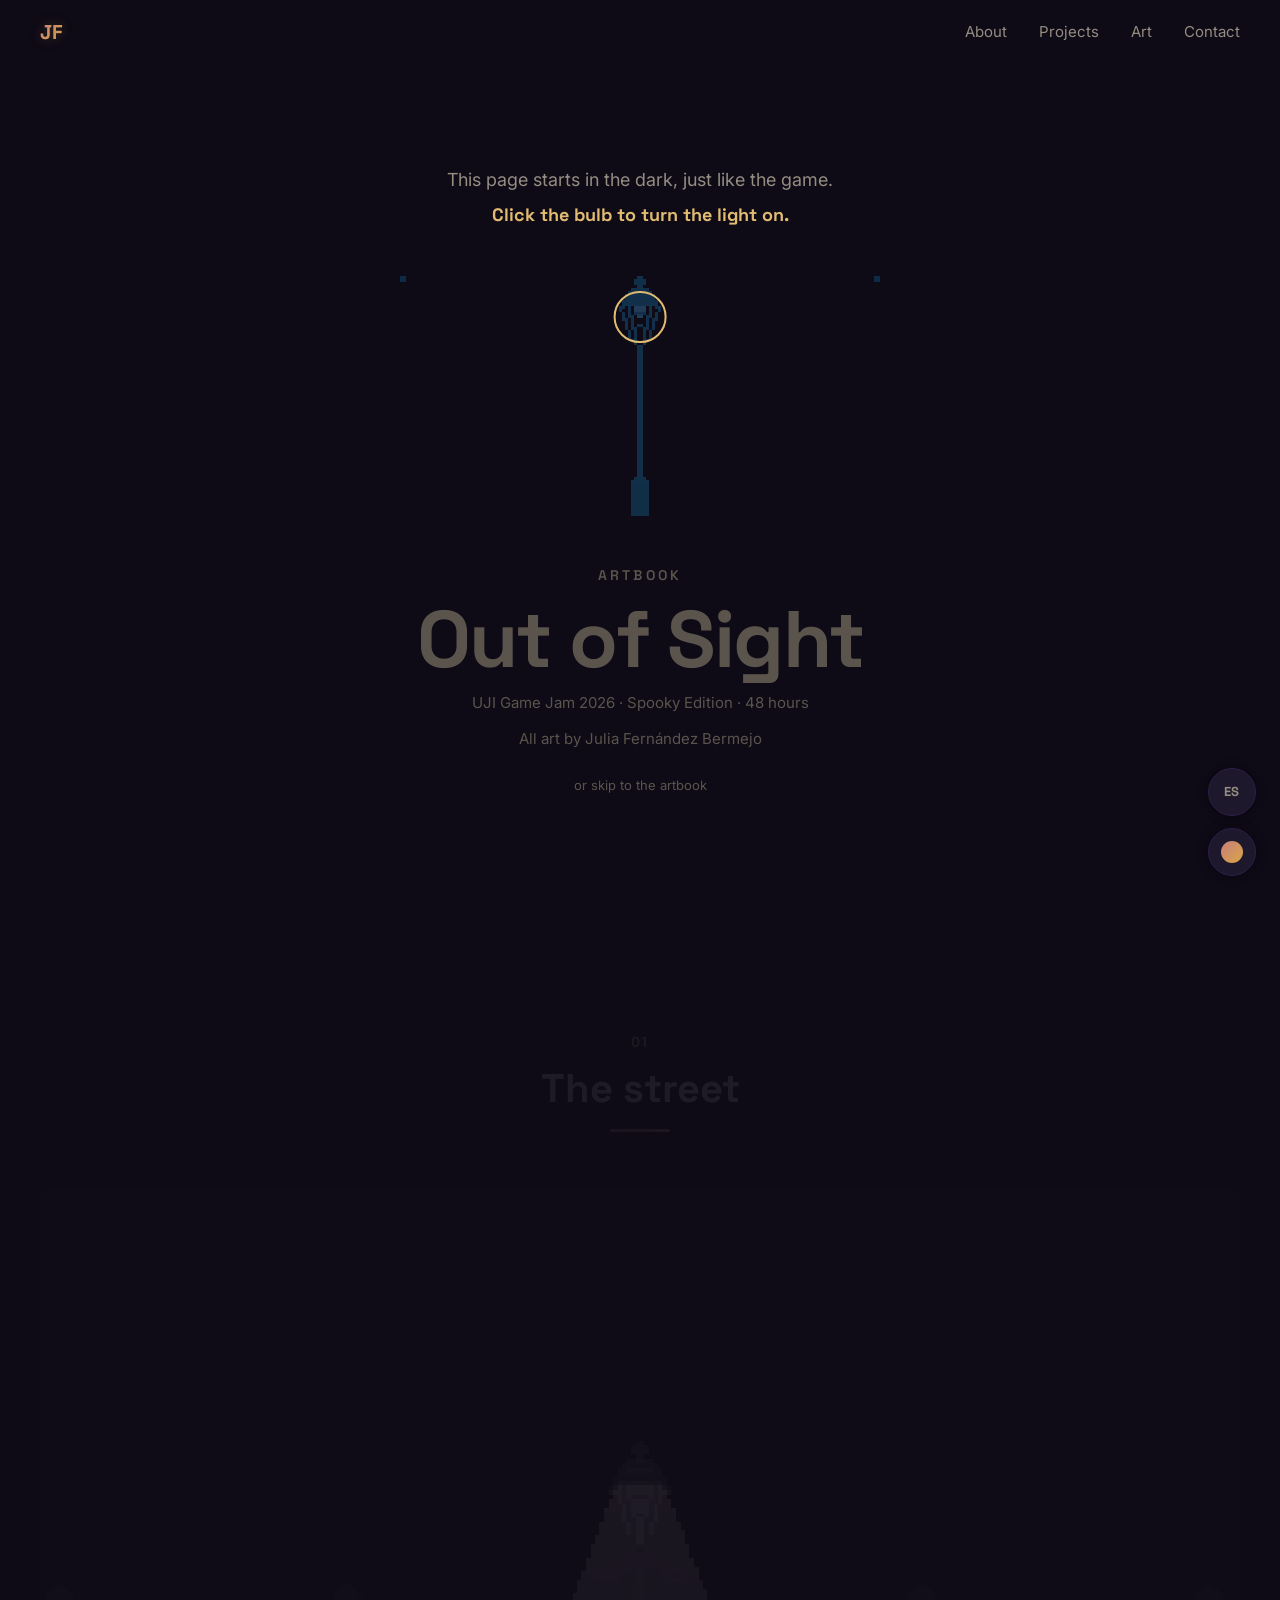
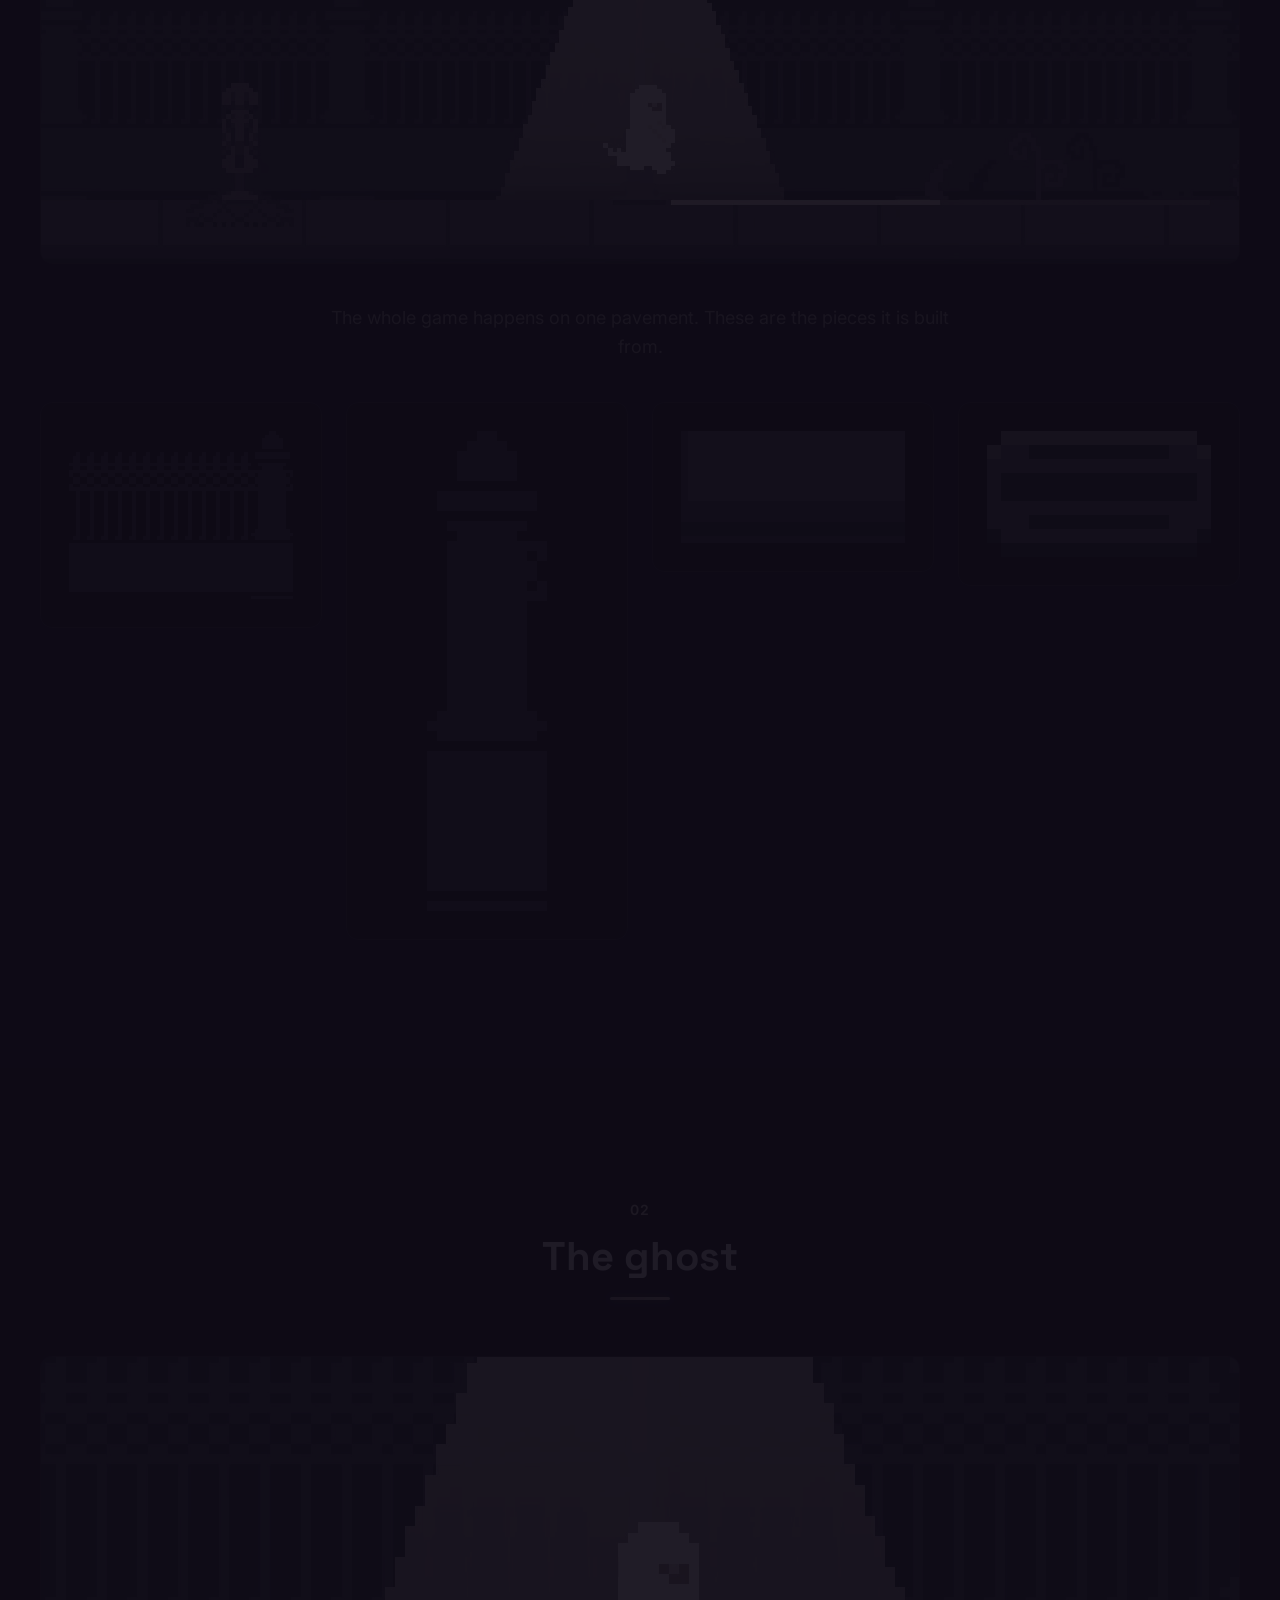
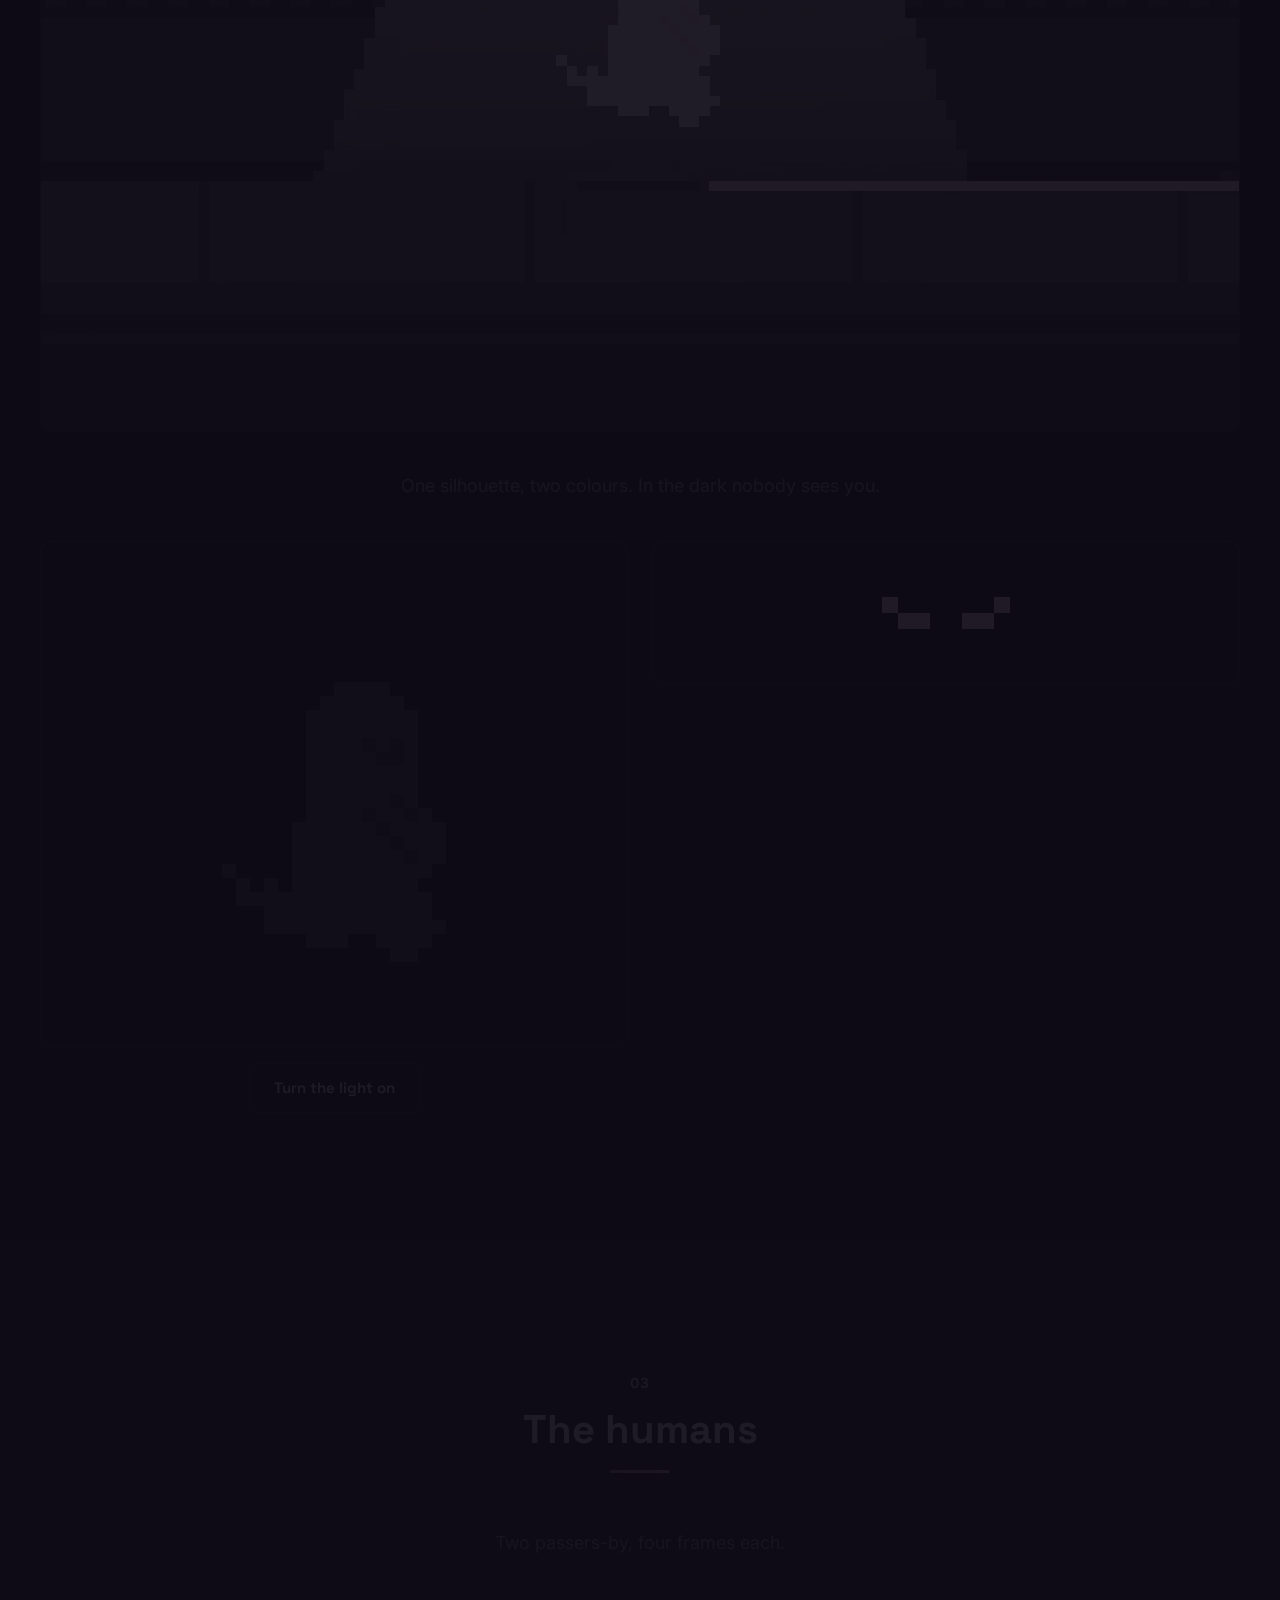
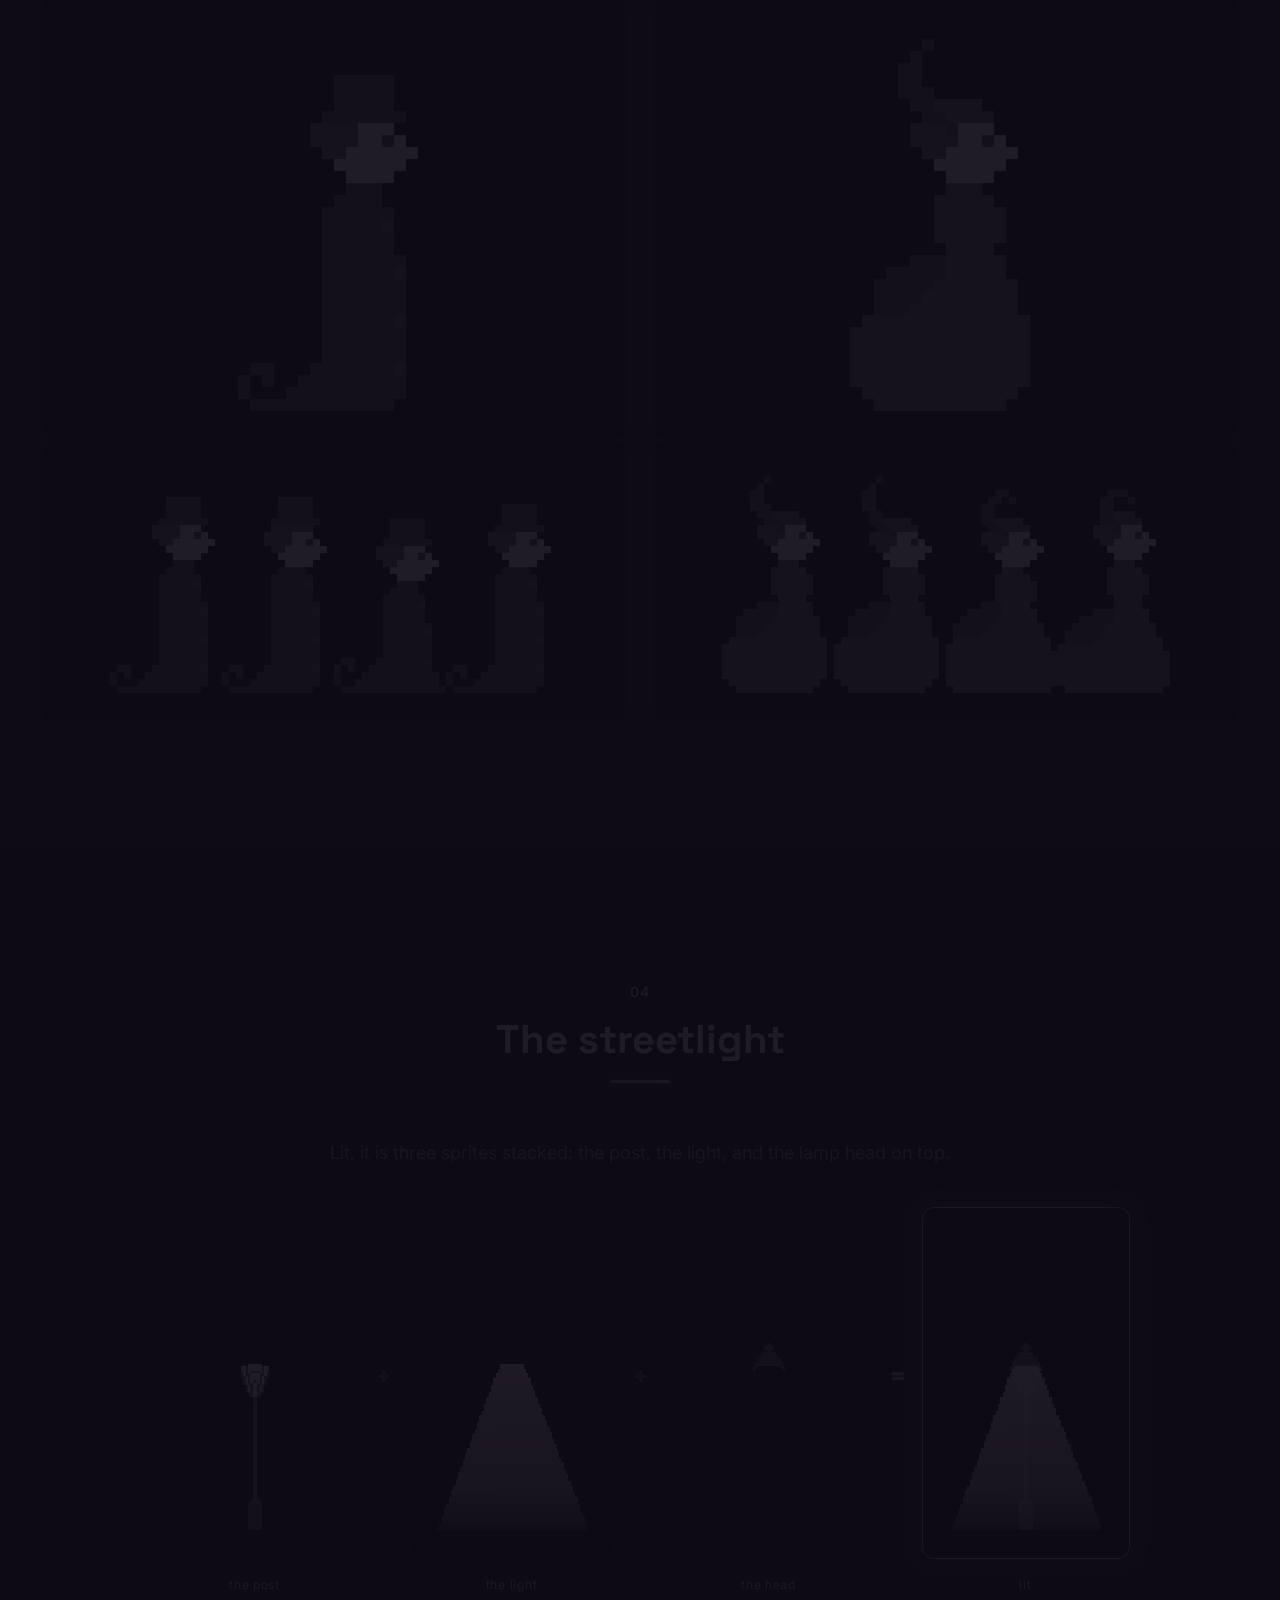
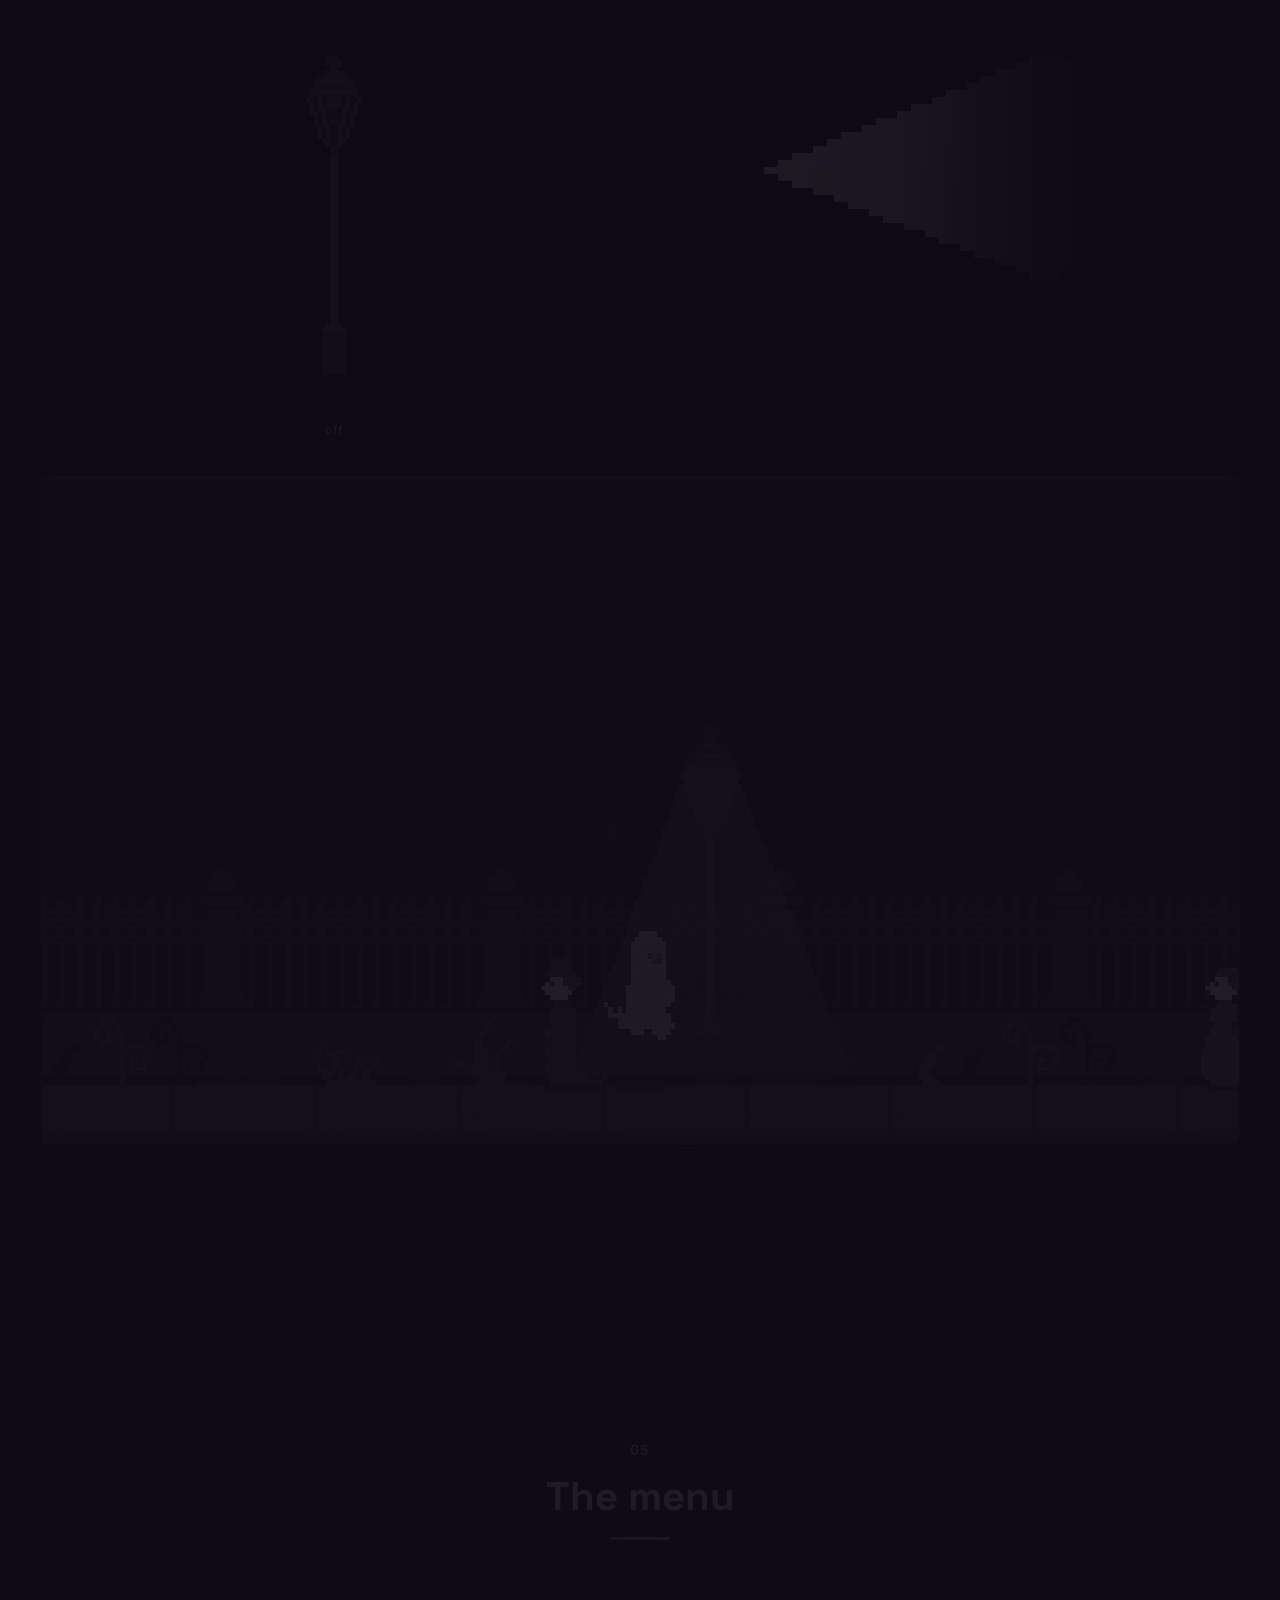
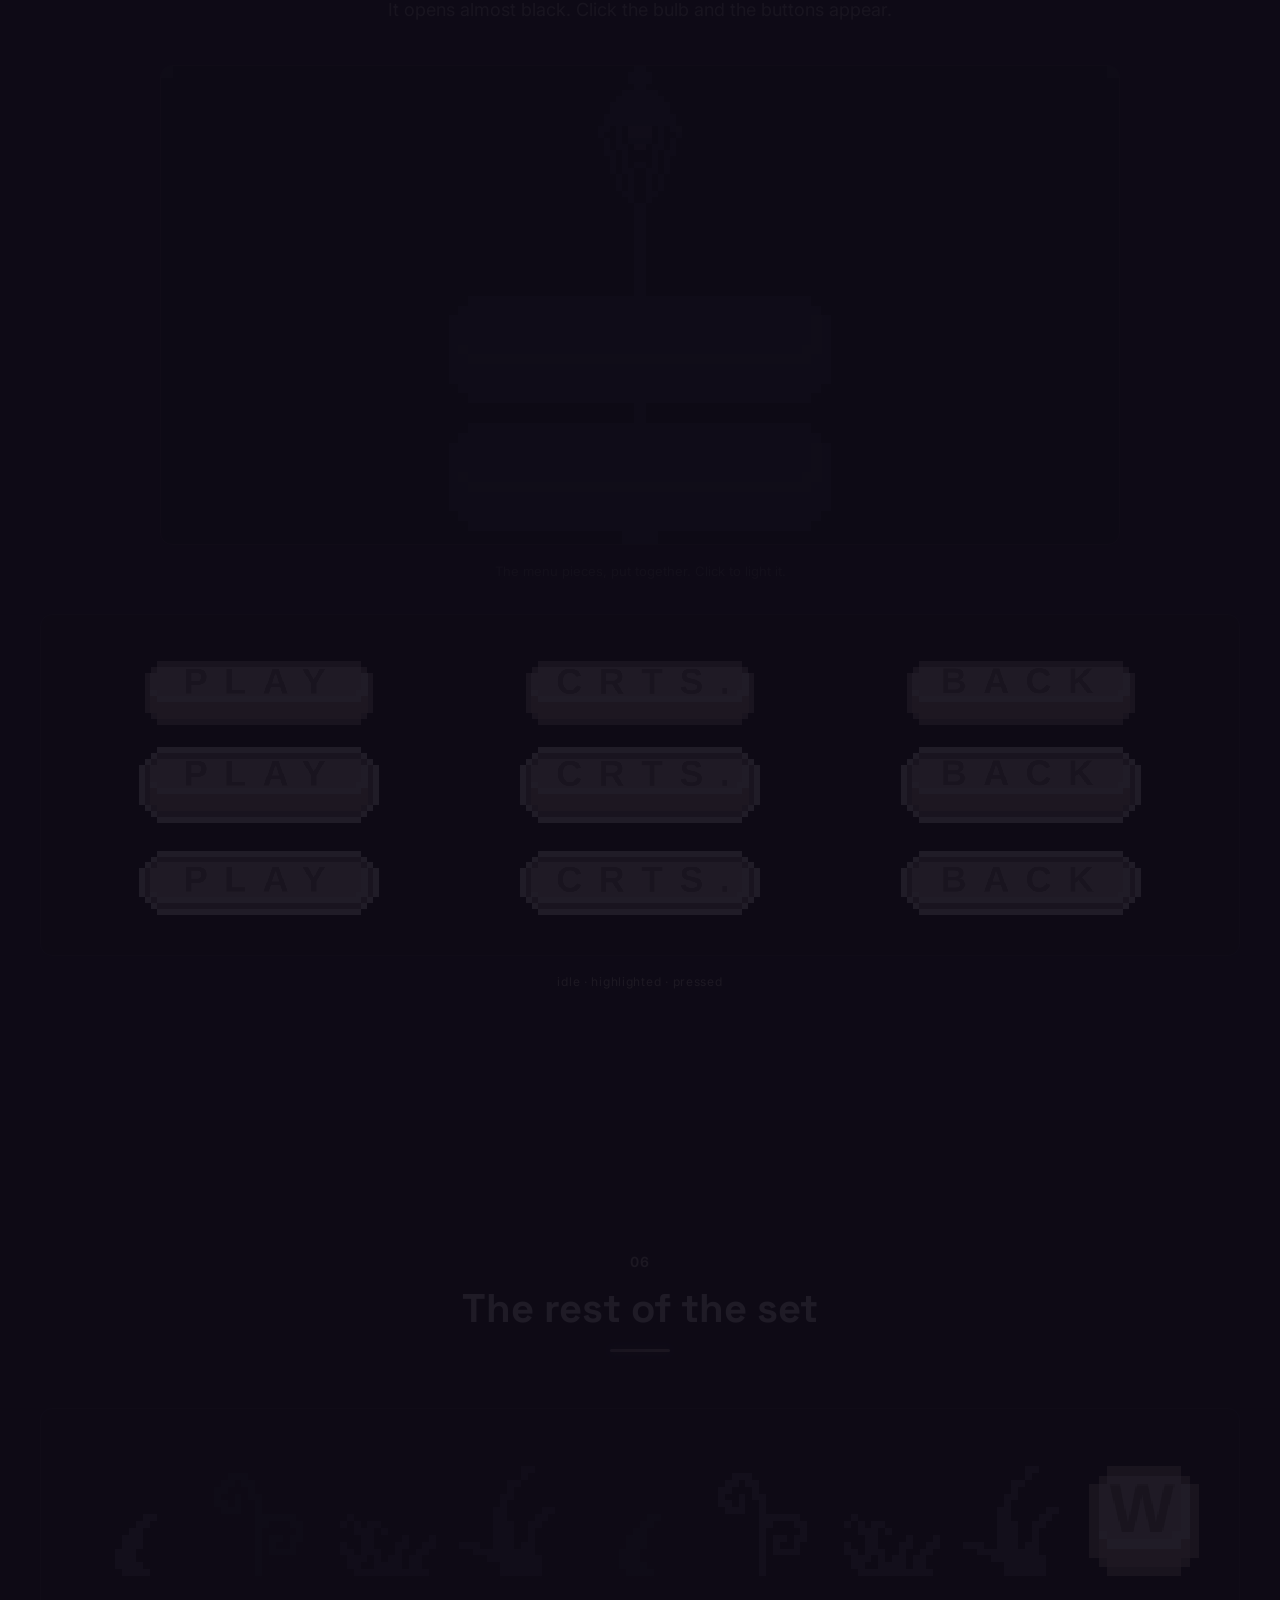
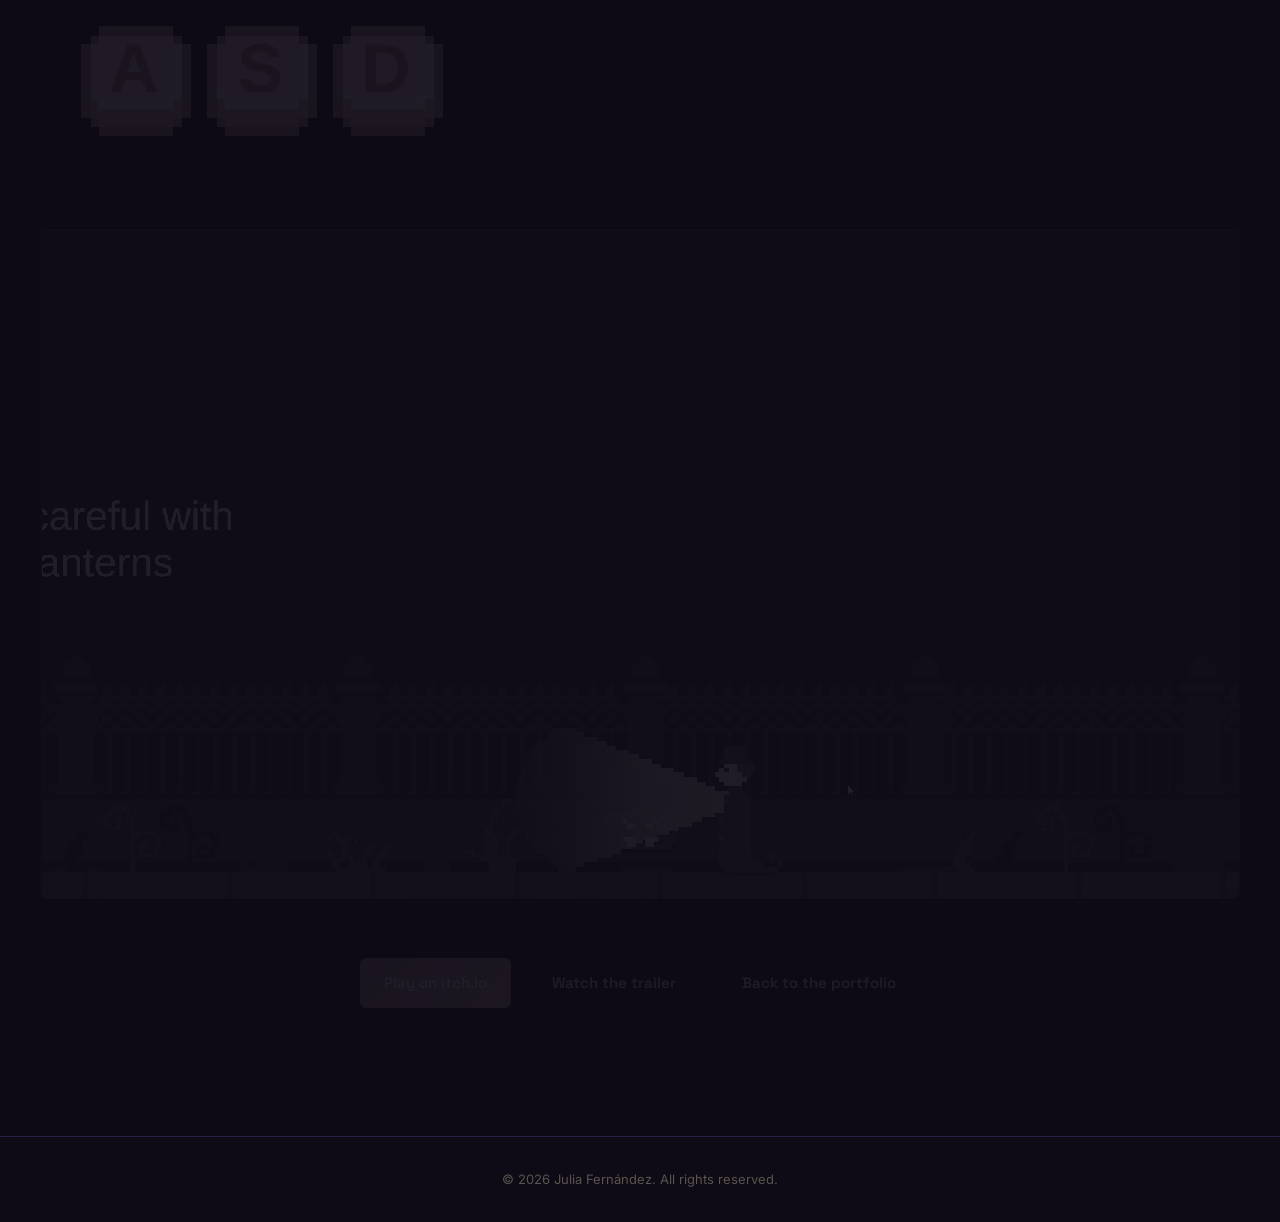
==== commit ffbf3bd8: "Drop the filenames and sizes, and plant the menu streetlight properly The captions under each plate " ====
--- a/artbook-out-of-sight.html
+++ b/artbook-out-of-sight.html
@@ -139,33 +139,21 @@
             <div class="ab-plate__frame">
               <img class="px" style="--w:64;--k:7" src="assets/images/artbook/pieces/Muro.png" alt="" width="64" height="48">
             </div>
-            <figcaption class="ab-plate__caption">
-              <span class="ab-plate__file">Muro.png</span><span class="ab-plate__size">64 × 48 px</span>
-            </figcaption>
           </figure>
           <figure class="ab-plate">
             <div class="ab-plate__frame">
               <img class="px" style="--w:12;--k:10" src="assets/images/artbook/pieces/MuroCierreIzquierda.png" alt="" width="12" height="48">
             </div>
-            <figcaption class="ab-plate__caption">
-              <span class="ab-plate__file">MuroCierreIzquierda.png</span><span class="ab-plate__size">12 × 48 px</span>
-            </figcaption>
           </figure>
           <figure class="ab-plate">
             <div class="ab-plate__frame">
               <img class="px" style="--w:32;--k:10" src="assets/images/artbook/pieces/Suelo.png" alt="" width="32" height="16">
             </div>
-            <figcaption class="ab-plate__caption">
-              <span class="ab-plate__file">Suelo.png</span><span class="ab-plate__size">32 × 16 px</span>
-            </figcaption>
           </figure>
           <figure class="ab-plate">
             <div class="ab-plate__frame">
               <img class="px" style="--w:16;--k:14" src="assets/images/artbook/pieces/alcantarilla.png" alt="" width="16" height="9">
             </div>
-            <figcaption class="ab-plate__caption">
-              <span class="ab-plate__file">alcantarilla.png</span><span class="ab-plate__size">16 × 9 px</span>
-            </figcaption>
           </figure>
         </div>
       </div>
@@ -213,10 +201,6 @@
                 <span data-lang="en">Back to the dark</span><span data-lang="es">Vuelve a la oscuridad</span>
               </span>
             </button>
-            <figcaption class="ab-plate__caption">
-              <span class="ab-plate__file">FantasmaSideDark.png · FantasmaSideLight.png</span>
-              <span class="ab-plate__size">16 × 32 px</span>
-            </figcaption>
           </figure>
 
           <figure class="ab-plate">
@@ -227,10 +211,6 @@
                      alt="The eyes, blinking" width="16" height="8">
               </div>
             </div>
-            <figcaption class="ab-plate__caption">
-              <span class="ab-plate__file">FantasmaOjosSpritesheet.png</span>
-              <span class="ab-plate__size">16 × 4 px · 2 <span data-lang="en">frames</span><span data-lang="es">fotogramas</span></span>
-            </figcaption>
           </figure>
         </div>
       </div>
@@ -260,10 +240,6 @@
                    data-alt-en="The gentleman, walking" data-alt-es="El caballero, caminando"
                    alt="The gentleman, walking" width="16" height="32">
             </div>
-            <figcaption class="ab-plate__caption">
-              <span class="ab-plate__file">NPC1_0 — NPC1_3.png</span>
-              <span class="ab-plate__size">16 × 32 px</span>
-            </figcaption>
           </figure>
 
           <figure class="ab-plate">
@@ -273,10 +249,6 @@
                    data-alt-en="The lady, walking" data-alt-es="La dama, caminando"
                    alt="The lady, walking" width="16" height="32">
             </div>
-            <figcaption class="ab-plate__caption">
-              <span class="ab-plate__file">NPC2_0, _1, _2, _4.png</span>
-              <span class="ab-plate__size">16 × 32 px</span>
-            </figcaption>
           </figure>
         </div>
 
@@ -285,17 +257,11 @@
             <div class="ab-plate__frame">
               <img class="px" style="--w:64;--k:7" src="assets/images/artbook/pieces/NPC1Spritesheet.png" alt="" width="64" height="32">
             </div>
-            <figcaption class="ab-plate__caption">
-              <span class="ab-plate__file">NPC1Spritesheet.png</span><span class="ab-plate__size">64 × 32 px</span>
-            </figcaption>
           </figure>
           <figure class="ab-plate ab-plate--wide">
             <div class="ab-plate__frame">
               <img class="px" style="--w:64;--k:7" src="assets/images/artbook/pieces/NPC2Spritesheet.png" alt="" width="64" height="32">
             </div>
-            <figcaption class="ab-plate__caption">
-              <span class="ab-plate__file">NPC2Spritesheet.png</span><span class="ab-plate__size">64 × 32 px</span>
-            </figcaption>
           </figure>
         </div>
       </div>
@@ -321,8 +287,7 @@
           <figure class="ab-plate ab-plate--step">
             <div class="ab-plate__frame"><img class="px" style="--w:64;--k:4" src="assets/images/artbook/scenes/farola-capa1.png" alt="" width="64" height="80"></div>
             <figcaption class="ab-plate__caption">
-              <span class="ab-plate__file">FarolaEncendida1.png</span>
-              <span class="ab-plate__size" data-lang="en">the post</span><span class="ab-plate__size" data-lang="es">el poste</span>
+              <span class="ab-plate__label" data-lang="en">the post</span><span class="ab-plate__label" data-lang="es">el poste</span>
             </figcaption>
           </figure>
 
@@ -331,8 +296,7 @@
           <figure class="ab-plate ab-plate--step">
             <div class="ab-plate__frame"><img class="px" style="--w:64;--k:4" src="assets/images/artbook/scenes/farola-capa2.png" alt="" width="64" height="80"></div>
             <figcaption class="ab-plate__caption">
-              <span class="ab-plate__file">FarolaEncendidaConoLuz.png</span>
-              <span class="ab-plate__size" data-lang="en">the light</span><span class="ab-plate__size" data-lang="es">la luz</span>
+              <span class="ab-plate__label" data-lang="en">the light</span><span class="ab-plate__label" data-lang="es">la luz</span>
             </figcaption>
           </figure>
 
@@ -341,8 +305,7 @@
           <figure class="ab-plate ab-plate--step">
             <div class="ab-plate__frame"><img class="px" style="--w:64;--k:4" src="assets/images/artbook/scenes/farola-capa3.png" alt="" width="64" height="80"></div>
             <figcaption class="ab-plate__caption">
-              <span class="ab-plate__file">FarolaEncendida2.png</span>
-              <span class="ab-plate__size" data-lang="en">the head</span><span class="ab-plate__size" data-lang="es">el remate</span>
+              <span class="ab-plate__label" data-lang="en">the head</span><span class="ab-plate__label" data-lang="es">el remate</span>
             </figcaption>
           </figure>
 
@@ -351,9 +314,8 @@
           <figure class="ab-plate ab-plate--step ab-plate--result">
             <div class="ab-plate__frame"><img class="px" style="--w:64;--k:4" src="assets/images/artbook/scenes/farola-juntas.png" alt="" width="64" height="80"></div>
             <figcaption class="ab-plate__caption">
-              <span class="ab-plate__file" data-lang="en">lit</span>
-              <span class="ab-plate__file" data-lang="es">encendida</span>
-              <span class="ab-plate__size">64 × 80 px</span>
+              <span class="ab-plate__label" data-lang="en">lit</span>
+              <span class="ab-plate__label" data-lang="es">encendida</span>
             </figcaption>
           </figure>
         </div>
@@ -362,15 +324,11 @@
           <figure class="ab-plate">
             <div class="ab-plate__frame"><img class="px" style="--w:64;--k:4" src="assets/images/artbook/pieces/FarolaApagada.png" alt="" width="64" height="80"></div>
             <figcaption class="ab-plate__caption">
-              <span class="ab-plate__file">FarolaApagada.png</span>
-              <span class="ab-plate__size" data-lang="en">off</span><span class="ab-plate__size" data-lang="es">apagada</span>
+              <span class="ab-plate__label" data-lang="en">off</span><span class="ab-plate__label" data-lang="es">apagada</span>
             </figcaption>
           </figure>
           <figure class="ab-plate">
             <div class="ab-plate__frame"><img class="px" style="--w:52;--k:7" src="assets/images/artbook/pieces/LuzLinterna.png" alt="" width="52" height="32"></div>
-            <figcaption class="ab-plate__caption">
-              <span class="ab-plate__file">LuzLinterna.png</span><span class="ab-plate__size">52 × 32 px</span>
-            </figcaption>
           </figure>
         </div>
 
@@ -440,11 +398,8 @@
           </div>
         </div>
         <p class="ab-states__caption">
-          <span class="ab-plate__file">450 × 143 px</span>
-          <span class="ab-plate__size">
-            <span data-lang="en">idle · highlighted · pressed</span>
-            <span data-lang="es">normal · resaltado · pulsado</span>
-          </span>
+          <span class="ab-plate__label" data-lang="en">idle · highlighted · pressed</span>
+          <span class="ab-plate__label" data-lang="es">normal · resaltado · pulsado</span>
         </p>
       </div>
     </section>
@@ -461,18 +416,18 @@
         </div>
 
         <div class="ab-sheet reveal">
-          <figure><img class="px" style="--w:16;--k:9" src="assets/images/artbook/pieces/Planta1Azul.png" alt="" width="16" height="16"><figcaption>Planta1</figcaption></figure>
-          <figure><img class="px" style="--w:16;--k:9" src="assets/images/artbook/pieces/Planta2Azul.png" alt="" width="16" height="16"><figcaption>Planta2</figcaption></figure>
-          <figure><img class="px" style="--w:16;--k:9" src="assets/images/artbook/pieces/Planta3Azul.png" alt="" width="16" height="16"><figcaption>Planta3</figcaption></figure>
-          <figure><img class="px" style="--w:16;--k:9" src="assets/images/artbook/pieces/Planta4Azul.png" alt="" width="16" height="16"><figcaption>Planta4</figcaption></figure>
-          <figure><img class="px" style="--w:16;--k:9" src="assets/images/artbook/pieces/Planta1Morado.png" alt="" width="16" height="16"><figcaption>Planta1</figcaption></figure>
-          <figure><img class="px" style="--w:16;--k:9" src="assets/images/artbook/pieces/Planta2Morado.png" alt="" width="16" height="16"><figcaption>Planta2</figcaption></figure>
-          <figure><img class="px" style="--w:16;--k:9" src="assets/images/artbook/pieces/Planta3Morado.png" alt="" width="16" height="16"><figcaption>Planta3</figcaption></figure>
-          <figure><img class="px" style="--w:16;--k:9" src="assets/images/artbook/pieces/Planta4Morado.png" alt="" width="16" height="16"><figcaption>Planta4</figcaption></figure>
-          <figure><img class="px" style="--w:90;--k:2" src="assets/images/artbook/pieces/BotonW.png" alt="" width="90" height="90"><figcaption>W</figcaption></figure>
-          <figure><img class="px" style="--w:90;--k:2" src="assets/images/artbook/pieces/BotonA.png" alt="" width="90" height="90"><figcaption>A</figcaption></figure>
-          <figure><img class="px" style="--w:90;--k:2" src="assets/images/artbook/pieces/BotonS.png" alt="" width="90" height="90"><figcaption>S</figcaption></figure>
-          <figure><img class="px" style="--w:90;--k:2" src="assets/images/artbook/pieces/BotonD.png" alt="" width="90" height="90"><figcaption>D</figcaption></figure>
+          <figure><img class="px" style="--w:16;--k:9" src="assets/images/artbook/pieces/Planta1Azul.png" alt="" width="16" height="16"></figure>
+          <figure><img class="px" style="--w:16;--k:9" src="assets/images/artbook/pieces/Planta2Azul.png" alt="" width="16" height="16"></figure>
+          <figure><img class="px" style="--w:16;--k:9" src="assets/images/artbook/pieces/Planta3Azul.png" alt="" width="16" height="16"></figure>
+          <figure><img class="px" style="--w:16;--k:9" src="assets/images/artbook/pieces/Planta4Azul.png" alt="" width="16" height="16"></figure>
+          <figure><img class="px" style="--w:16;--k:9" src="assets/images/artbook/pieces/Planta1Morado.png" alt="" width="16" height="16"></figure>
+          <figure><img class="px" style="--w:16;--k:9" src="assets/images/artbook/pieces/Planta2Morado.png" alt="" width="16" height="16"></figure>
+          <figure><img class="px" style="--w:16;--k:9" src="assets/images/artbook/pieces/Planta3Morado.png" alt="" width="16" height="16"></figure>
+          <figure><img class="px" style="--w:16;--k:9" src="assets/images/artbook/pieces/Planta4Morado.png" alt="" width="16" height="16"></figure>
+          <figure><img class="px" style="--w:90;--k:2" src="assets/images/artbook/pieces/BotonW.png" alt="" width="90" height="90"></figure>
+          <figure><img class="px" style="--w:90;--k:2" src="assets/images/artbook/pieces/BotonA.png" alt="" width="90" height="90"></figure>
+          <figure><img class="px" style="--w:90;--k:2" src="assets/images/artbook/pieces/BotonS.png" alt="" width="90" height="90"></figure>
+          <figure><img class="px" style="--w:90;--k:2" src="assets/images/artbook/pieces/BotonD.png" alt="" width="90" height="90"></figure>
         </div>
 
         <figure class="ab-shot reveal">
--- a/css/artbook.css
+++ b/css/artbook.css
@@ -302,9 +302,9 @@
   overflow-wrap: anywhere;
 }
 
-/* El tamaño real, siempre al lado: la gracia está en la distancia entre lo
-   que mide la pieza y lo grande que se está viendo. */
-.ab-plate__size {
+/* Lo único que queda bajo una lámina: qué es lo que se está mirando. Ni
+   nombres de archivo ni medidas — eso es contabilidad, no un artbook. */
+.ab-plate__label {
   font-size: 0.75rem;
   letter-spacing: 0.06em;
   color: var(--accent-secondary);
@@ -438,7 +438,7 @@
   position: relative;
   display: block;
   width: min(60rem, 100%);
-  aspect-ratio: 16 / 9;
+  aspect-ratio: 160 / 80;
   background: var(--bg-primary);
   border: 1px solid var(--border-color);
   border-radius: var(--radius-md);
@@ -448,11 +448,9 @@
 
 .ab-menu__lamp {
   position: absolute;
-  top: 0;
-  left: 50%;
-  transform: translateX(-50%);
-  width: 70%;
-  height: auto;
+  inset: 0;
+  width: 100%;
+  height: 100%;
   image-rendering: pixelated;
   image-rendering: crisp-edges;
   transition: opacity 0.5s ease;
@@ -465,13 +463,13 @@
 .ab-menu__buttons {
   position: absolute;
   left: 50%;
-  bottom: 8%;
+  top: 46%;
   transform: translateX(-50%);
   display: flex;
   flex-direction: column;
   align-items: center;
-  gap: 0.5rem;
-  width: 46%;
+  gap: 2%;
+  width: 42%;
 }
 
 .ab-menu__slot {
@@ -544,7 +542,7 @@
    ---------------------------------------- */
 .ab-sheet {
   display: grid;
-  grid-template-columns: repeat(auto-fit, minmax(8rem, 1fr));
+  grid-template-columns: repeat(auto-fit, minmax(6.5rem, 1fr));
   gap: 1rem;
   padding: clamp(1rem, 4vw, 2.5rem);
   background: var(--bg-card);
@@ -554,17 +552,9 @@
 
 .ab-sheet figure {
   display: flex;
-  flex-direction: column;
-  align-items: center;
-  justify-content: flex-end;
-  gap: 0.75rem;
-  min-height: 10rem;
-}
-
-.ab-sheet figcaption {
-  font-family: ui-monospace, SFMono-Regular, Menlo, Consolas, monospace;
-  font-size: 0.6875rem;
-  color: var(--text-muted);
+  align-items: center;
+  justify-content: center;
+  min-height: 9rem;
 }
 
 /* ----------------------------------------
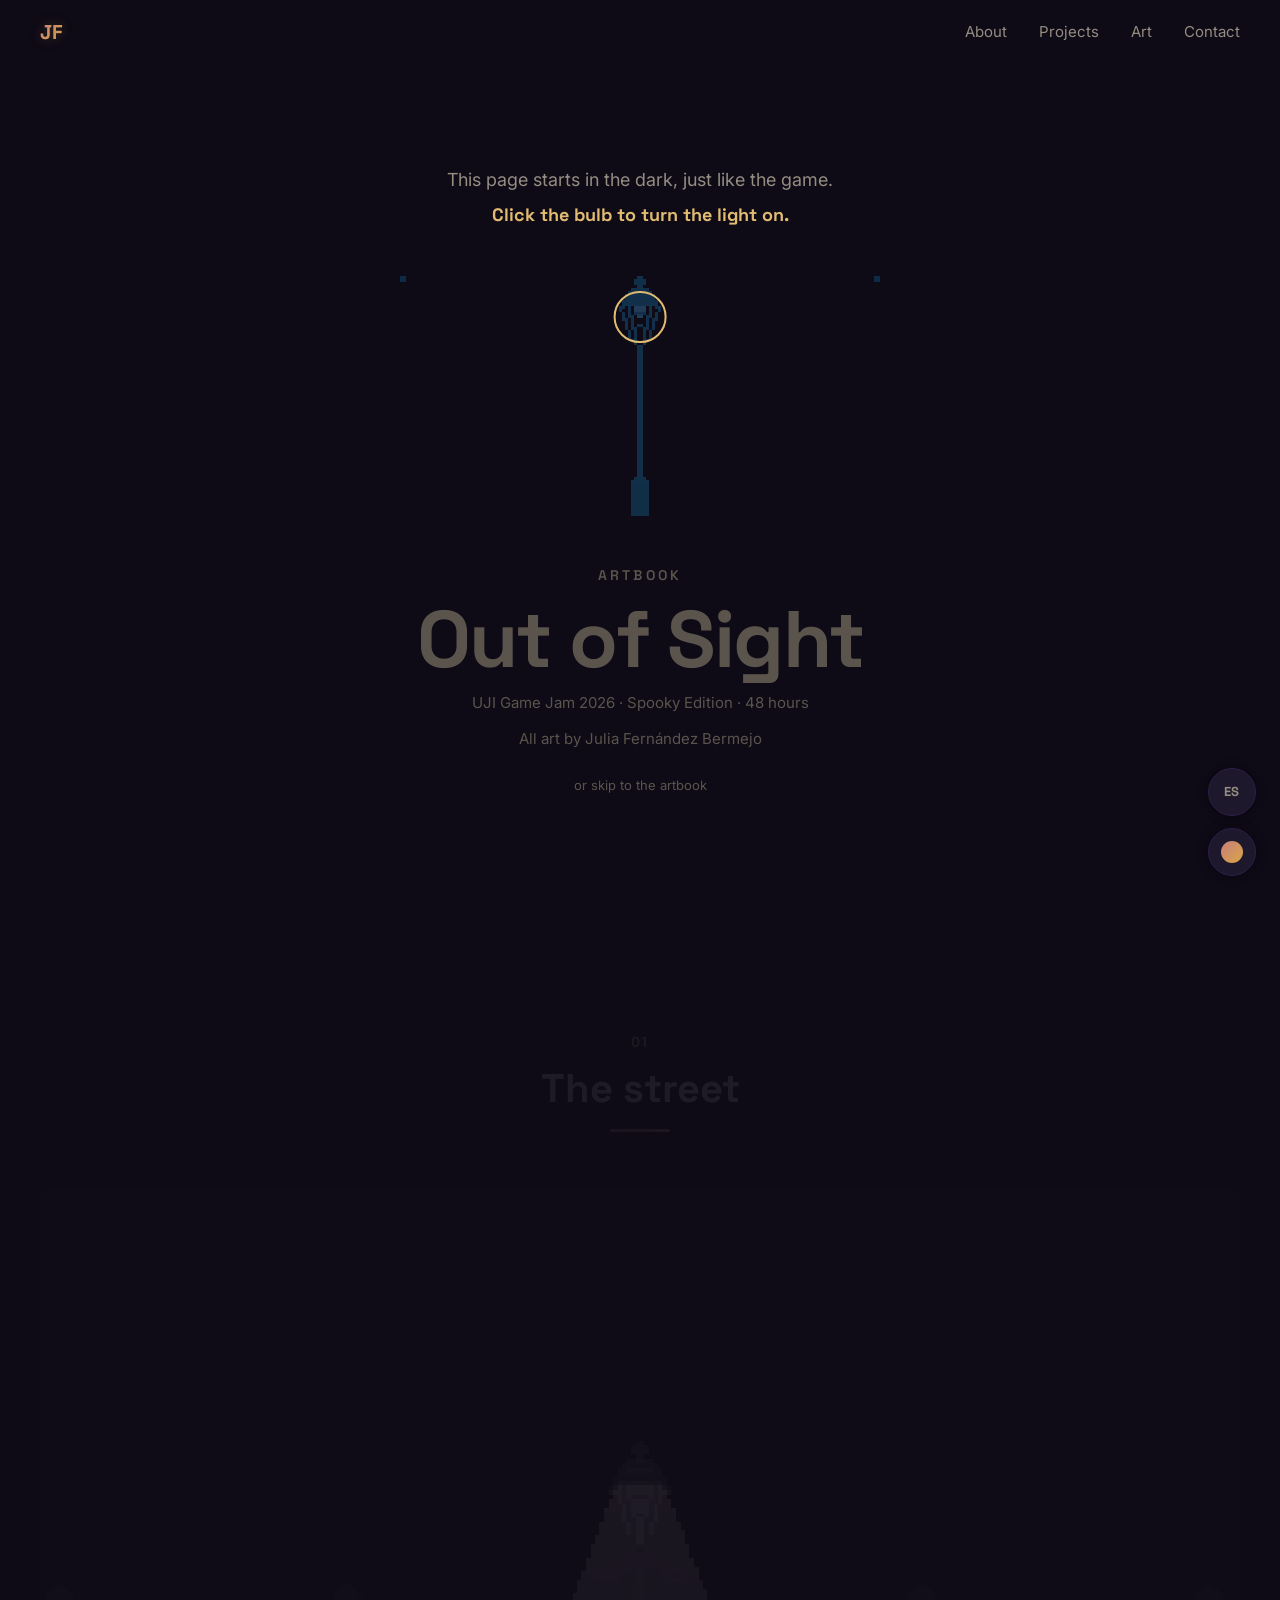
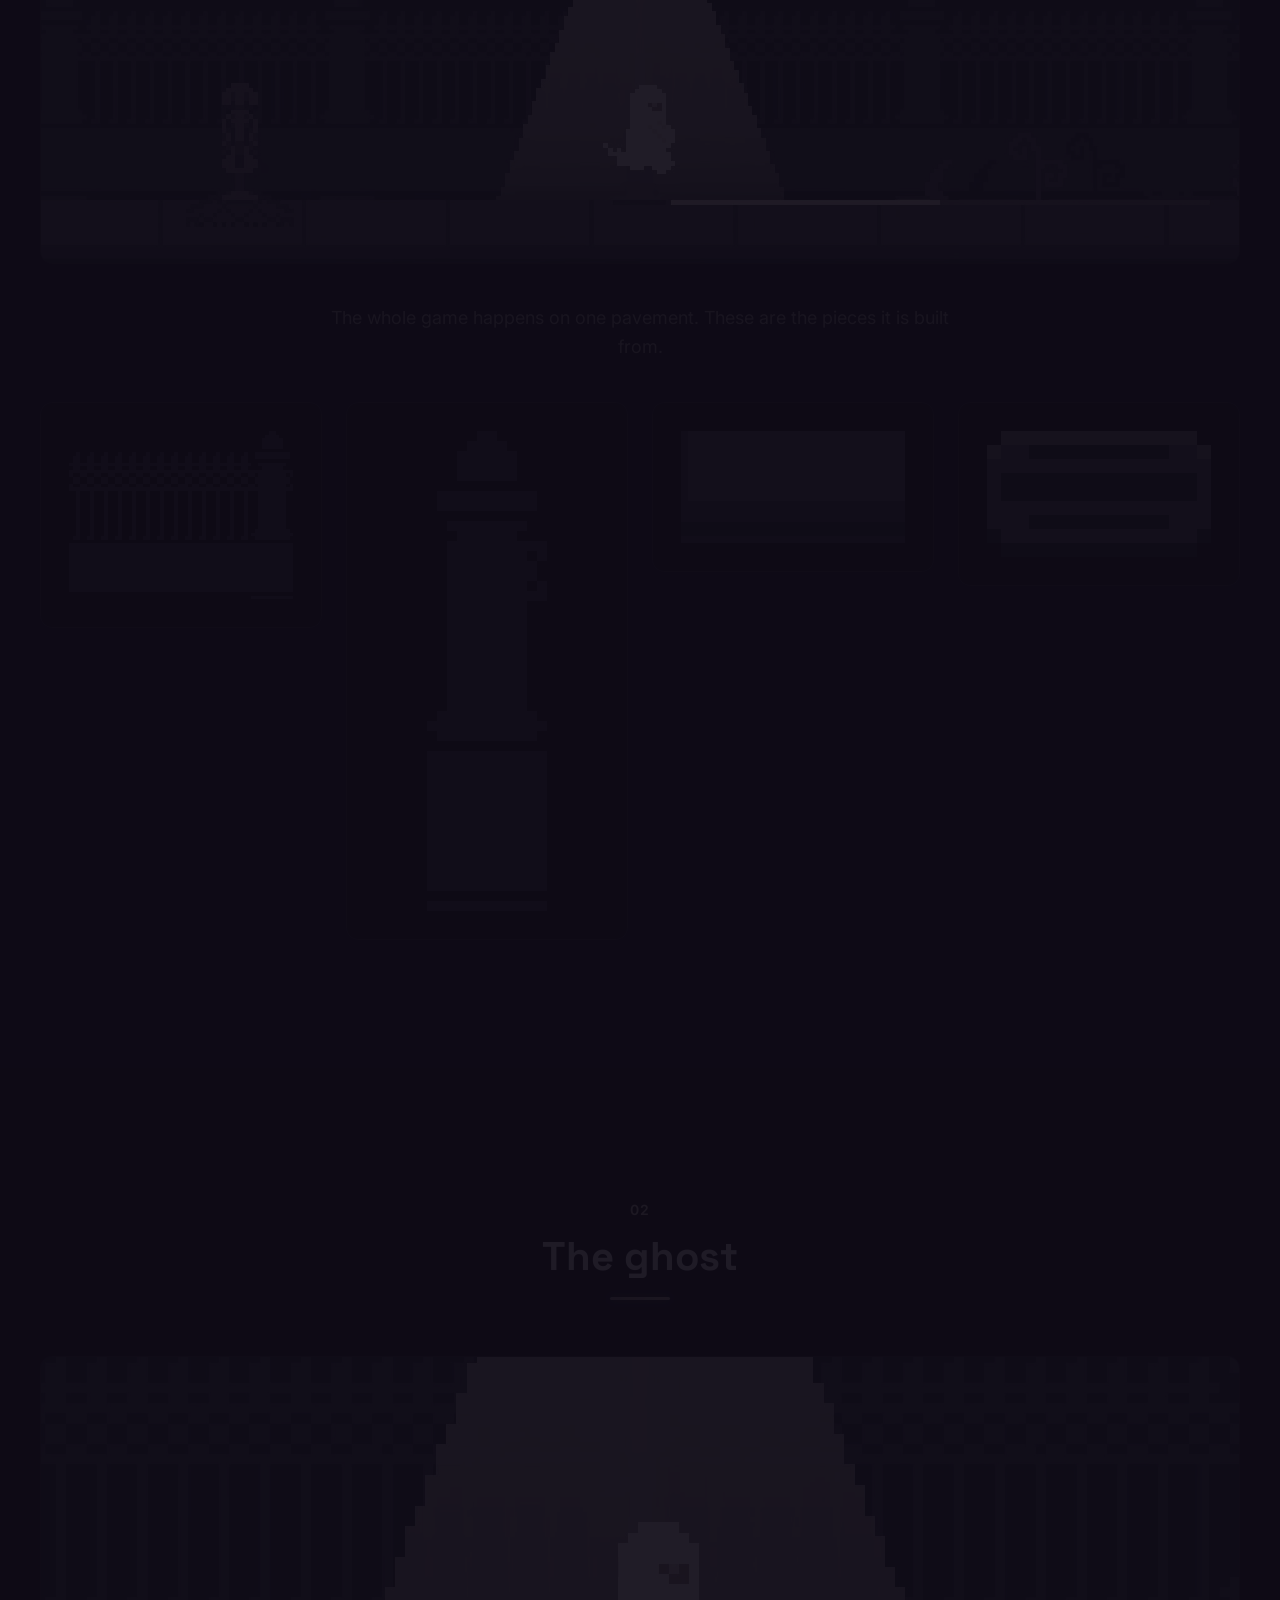
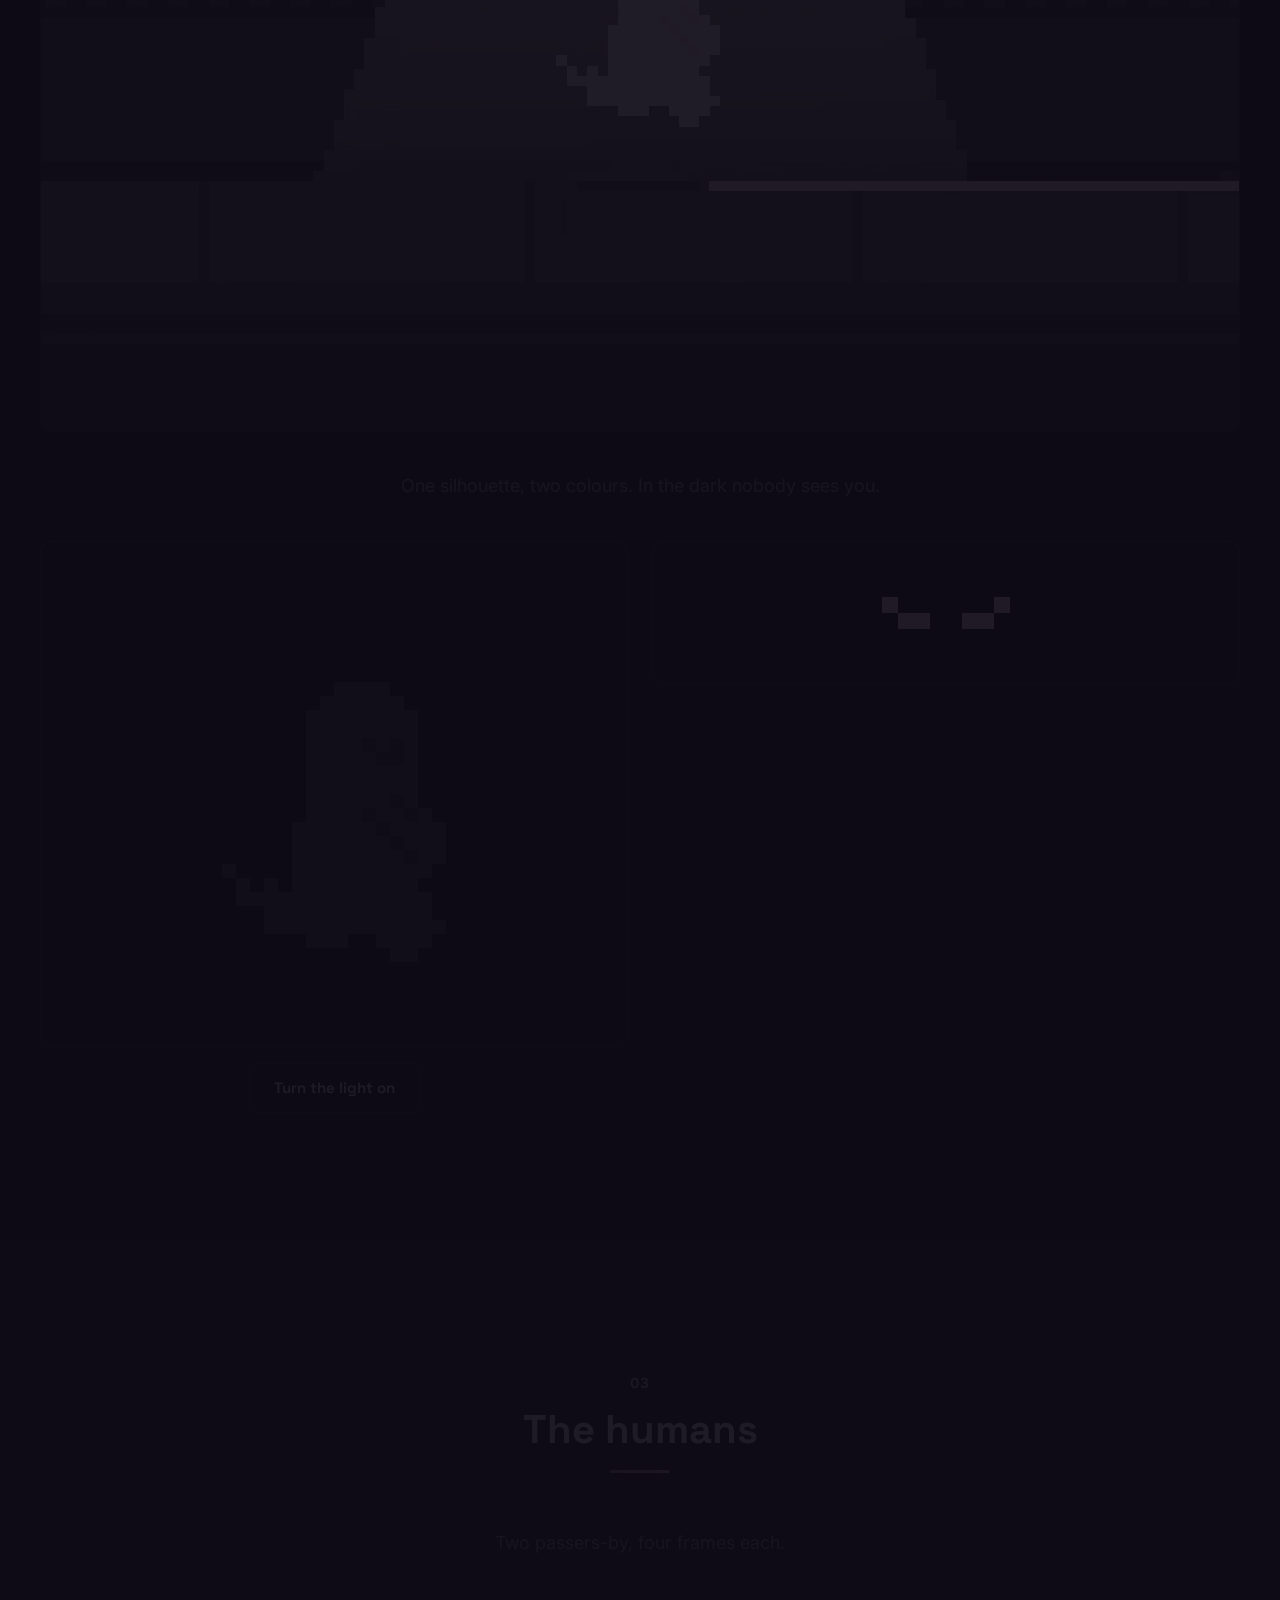
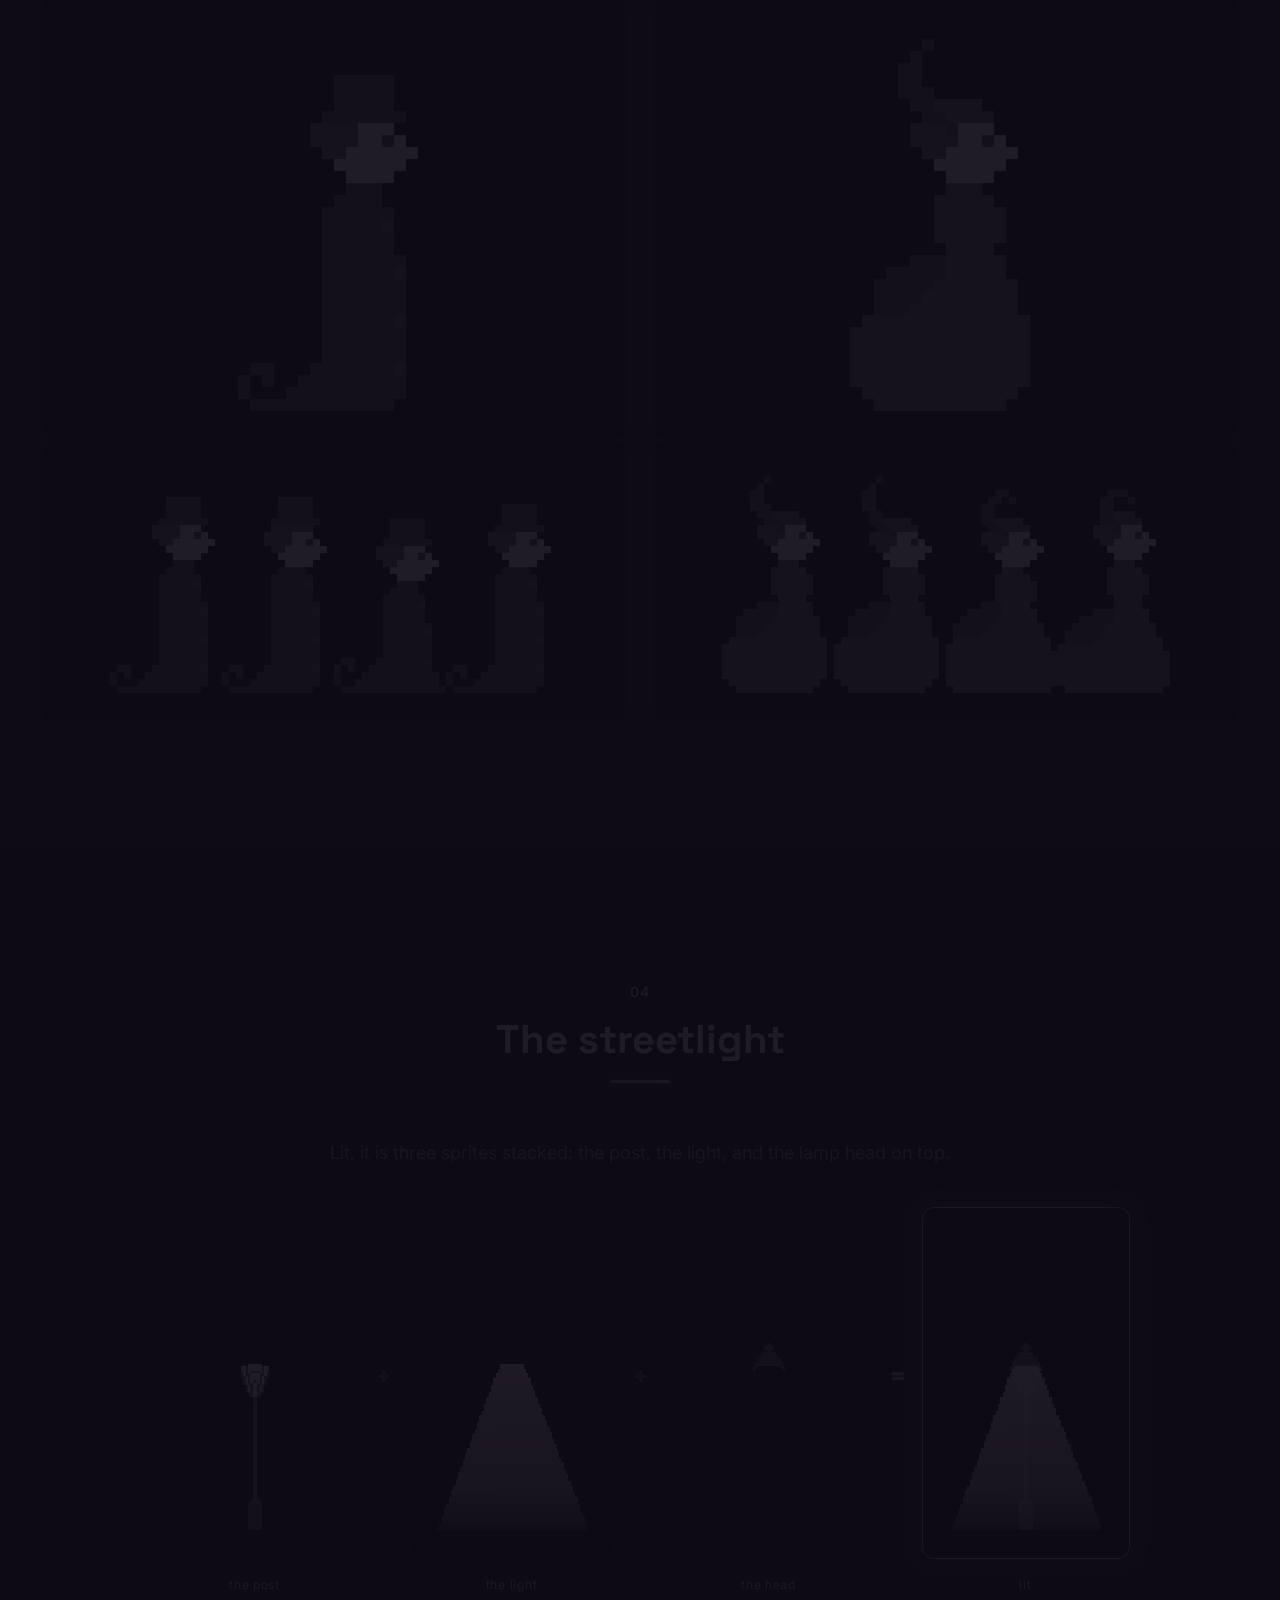
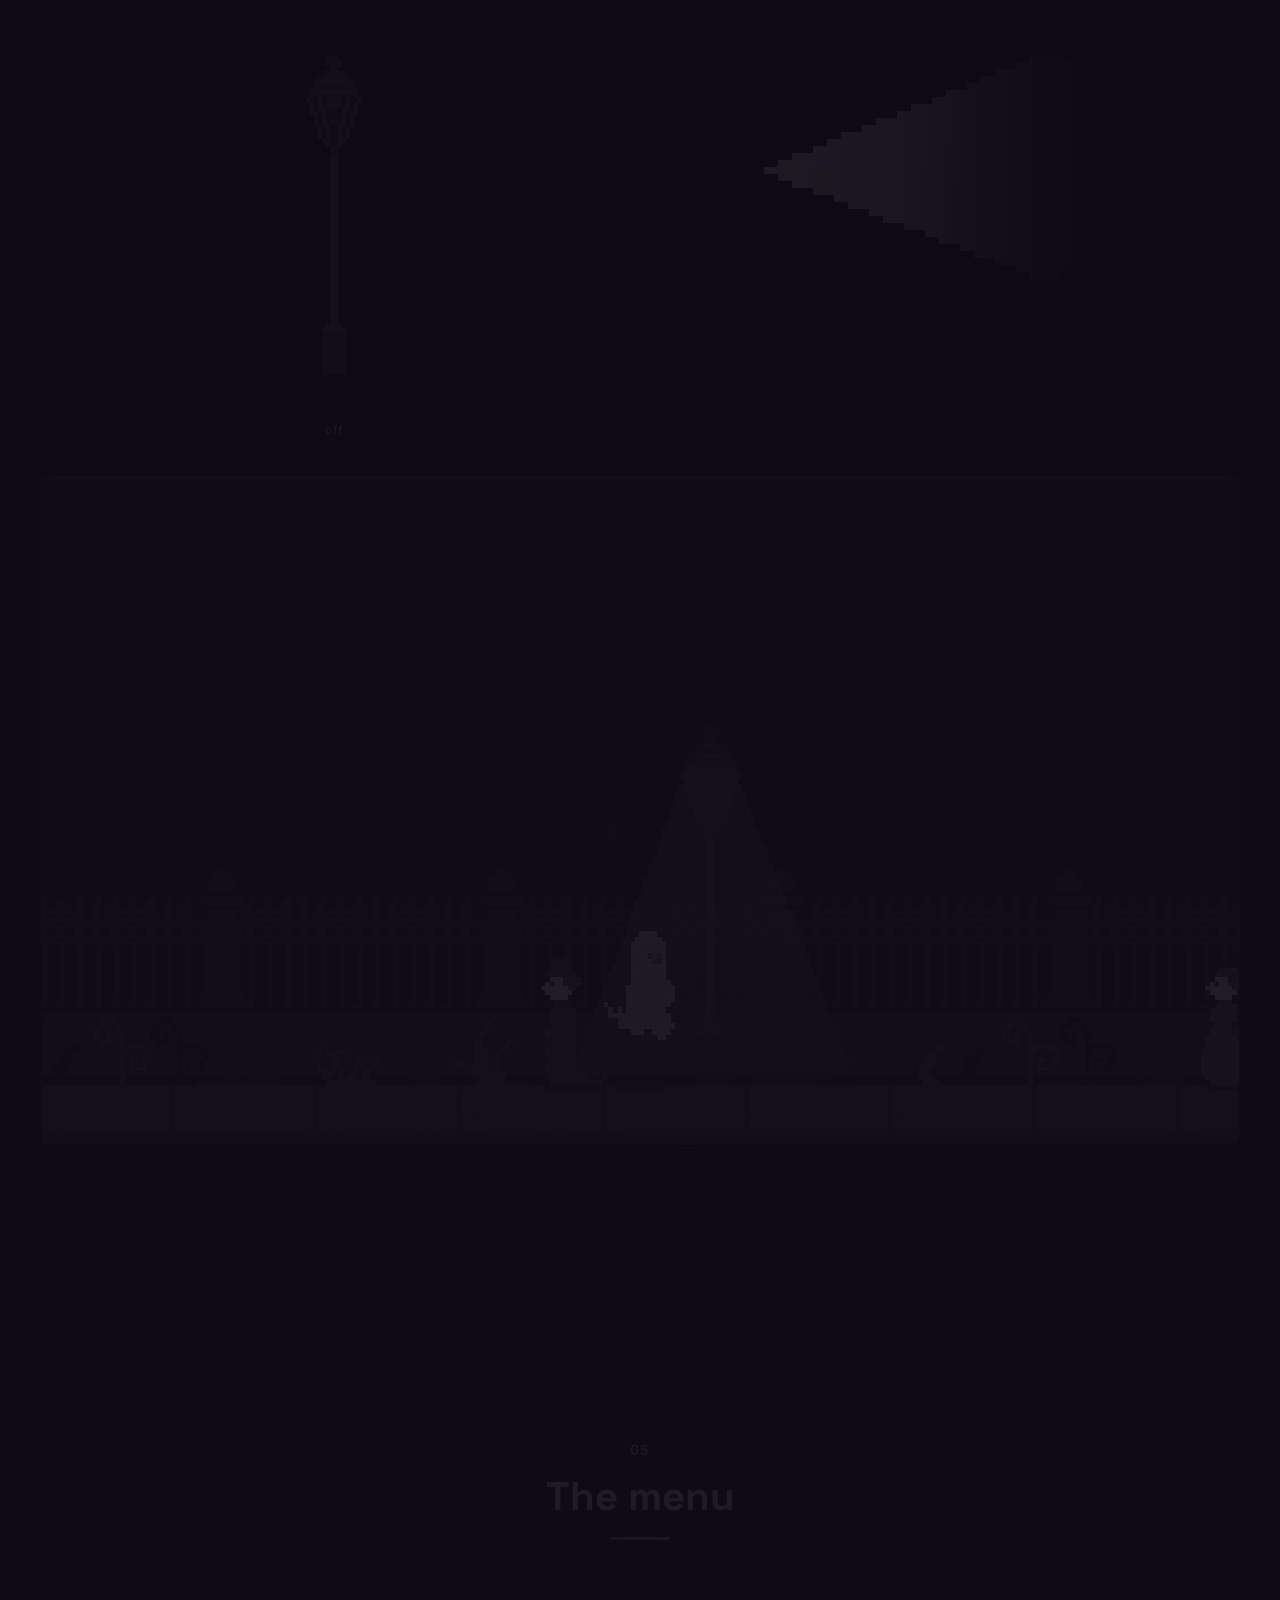
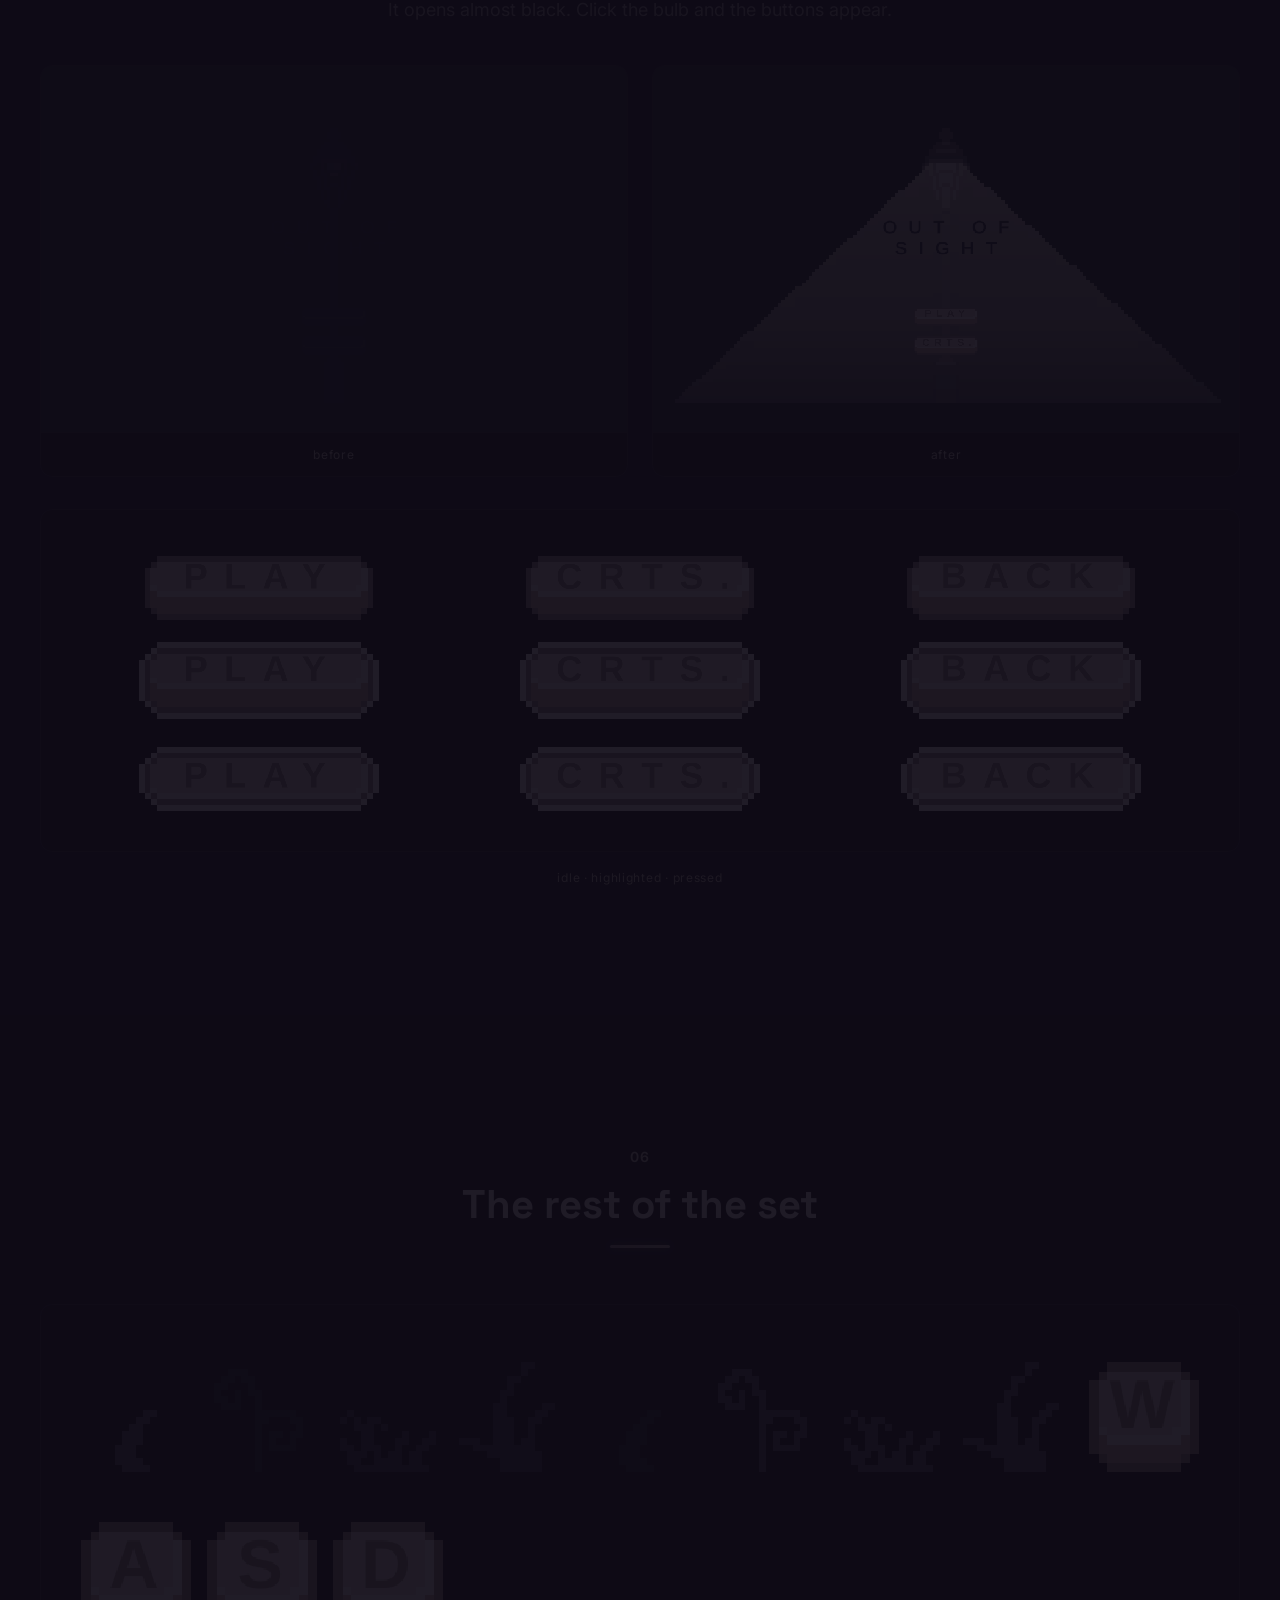
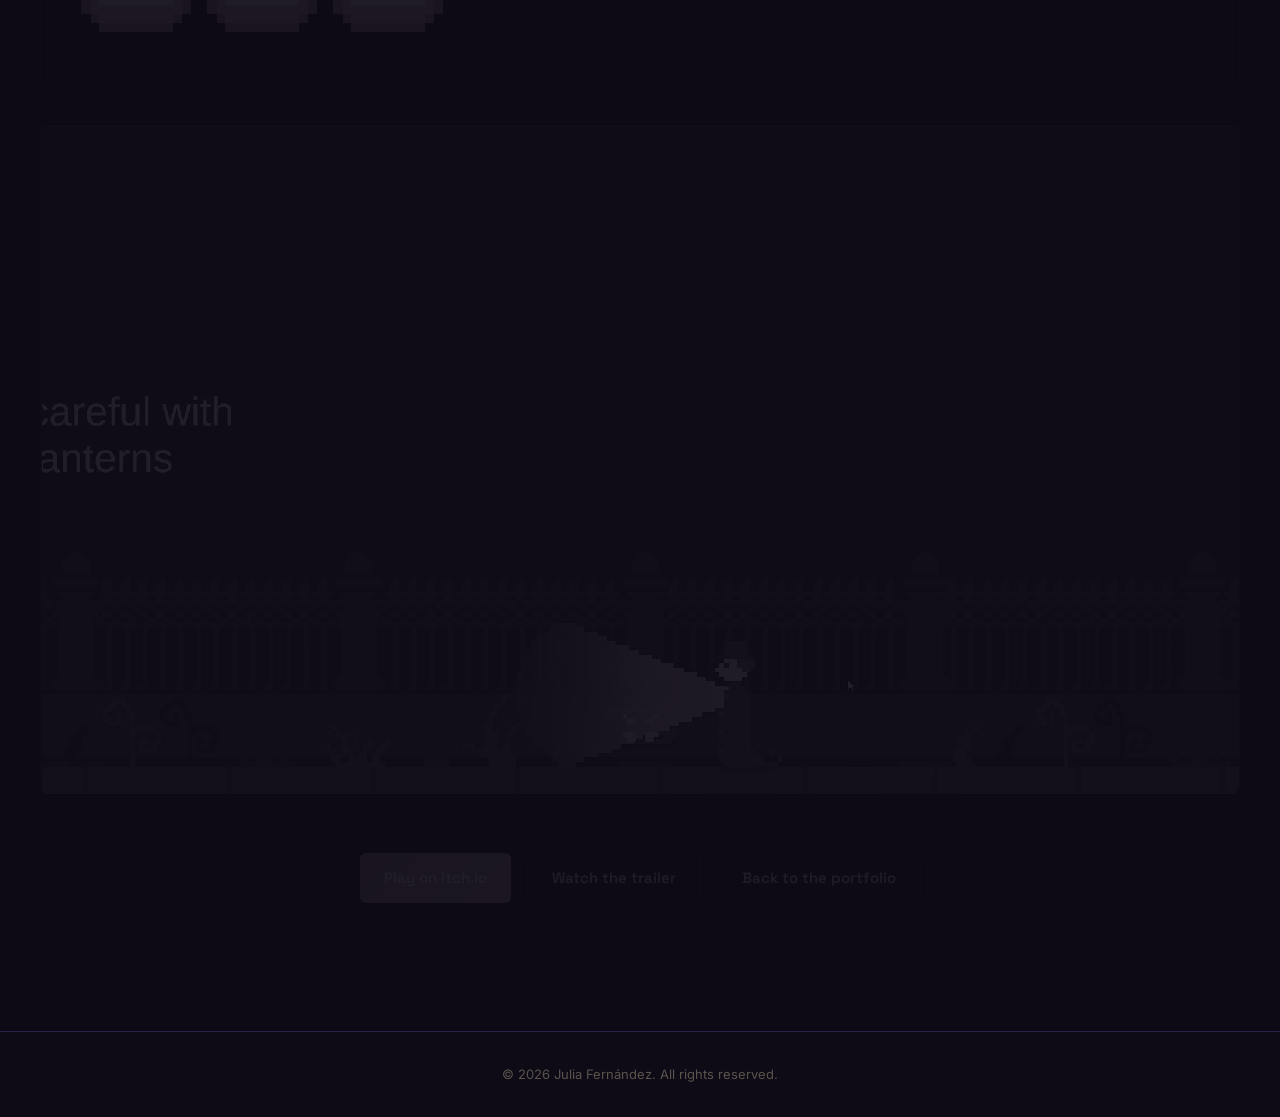
==== commit fab68144: "Use real screenshots of the menu instead of mocking it up The mock-up was never going to be right: i" ====
--- a/artbook-out-of-sight.html
+++ b/artbook-out-of-sight.html
@@ -357,28 +357,25 @@
           <span data-lang="es">Abre casi a negro. Pulsa la bombilla y aparecen los botones.</span>
         </p>
 
-        <div class="ab-menu reveal">
-          <button class="ab-menu__screen" type="button" data-menu
-                  data-aria-label-en="Turn on the menu streetlight" data-aria-label-es="Encender la farola del menú"
-                  aria-label="Turn on the menu streetlight" aria-pressed="false">
-            <img class="px ab-menu__lamp ab-menu__lamp--off" src="assets/images/artbook/pieces/FarolaMenuApagada.png" alt="" width="160" height="80">
-            <img class="px ab-menu__lamp ab-menu__lamp--on" src="assets/images/artbook/pieces/FarolaMenuEncendida.png" alt="" width="160" height="80">
-            <span class="ab-menu__buttons">
-              <span class="ab-menu__slot">
-                <img class="px ab-menu__btn ab-menu__btn--off" src="assets/images/artbook/pieces/BotonPlayOscuro.png" alt="" width="450" height="143">
-                <img class="px ab-menu__btn ab-menu__btn--on" src="assets/images/artbook/pieces/BotonPlayIdle1.png" alt="Play" width="450" height="143">
-              </span>
-              <span class="ab-menu__slot">
-                <img class="px ab-menu__btn ab-menu__btn--off" src="assets/images/artbook/pieces/BotonCreditsOscuro.png" alt="" width="450" height="143">
-                <img class="px ab-menu__btn ab-menu__btn--on" src="assets/images/artbook/pieces/BotonCreditsIdle.png" alt="Credits" width="450" height="143">
-              </span>
-            </span>
-          </button>
-          <p class="ab-menu__hint">
-            <span data-lang="en">The menu pieces, put together. Click to light it.</span>
-            <span data-lang="es">Las piezas del menú, montadas. Pulsa para encenderlo.</span>
-          </p>
-        </div>
+        <div class="ab-shots reveal">
+          <figure class="ab-shot">
+            <img class="px" src="assets/images/artbook/scenes/menu-apagado.png"
+                 data-alt-en="The main menu before the bulb is clicked" data-alt-es="El menú principal antes de pulsar la bombilla"
+                 alt="The main menu before the bulb is clicked" width="960" height="600" loading="lazy">
+            <figcaption>
+              <span data-lang="en">before</span><span data-lang="es">antes</span>
+            </figcaption>
+          </figure>
+          <figure class="ab-shot">
+            <img class="px" src="assets/images/artbook/scenes/menu-encendido.png"
+                 data-alt-en="The main menu once the streetlight is on" data-alt-es="El menú principal con la farola encendida"
+                 alt="The main menu once the streetlight is on" width="960" height="600" loading="lazy">
+            <figcaption>
+              <span data-lang="en">after</span><span data-lang="es">después</span>
+            </figcaption>
+          </figure>
+        </div>
+
 
         <div class="ab-states reveal">
           <div class="ab-states__col">
--- a/css/artbook.css
+++ b/css/artbook.css
@@ -419,84 +419,30 @@
   to { transform: translateY(calc(var(--h) * var(--n) * var(--k) * -1px)); }
 }
 
-/* ----------------------------------------
-   La pantalla de menú
-
-   Las piezas del menú colocadas como se colocan en el juego: la farola
-   detrás y los botones bajo su luz. Apagada no se ve casi nada, que es
-   justo lo que le pasa a quien abre el juego por primera vez.
-   ---------------------------------------- */
-.ab-menu {
-  display: flex;
-  flex-direction: column;
-  align-items: center;
-  gap: 1rem;
+
+/* ----------------------------------------
+   Capturas en pareja
+
+   Dos estados de la misma pantalla, uno al lado del otro.
+   ---------------------------------------- */
+.ab-shots {
+  display: grid;
+  grid-template-columns: repeat(auto-fit, minmax(20rem, 1fr));
+  gap: var(--gap);
   margin-block: 2rem;
 }
 
-.ab-menu__screen {
-  position: relative;
-  display: block;
-  width: min(60rem, 100%);
-  aspect-ratio: 160 / 80;
-  background: var(--bg-primary);
-  border: 1px solid var(--border-color);
-  border-radius: var(--radius-md);
-  overflow: hidden;
-  cursor: pointer;
-}
-
-.ab-menu__lamp {
-  position: absolute;
-  inset: 0;
-  width: 100%;
-  height: 100%;
-  image-rendering: pixelated;
-  image-rendering: crisp-edges;
-  transition: opacity 0.5s ease;
-}
-
-.ab-menu__lamp--on { opacity: 0; }
-.ab-menu__screen.is-on .ab-menu__lamp--off { opacity: 0; }
-.ab-menu__screen.is-on .ab-menu__lamp--on { opacity: 1; }
-
-.ab-menu__buttons {
-  position: absolute;
-  left: 50%;
-  top: 46%;
-  transform: translateX(-50%);
-  display: flex;
-  flex-direction: column;
-  align-items: center;
-  gap: 2%;
-  width: 42%;
-}
-
-.ab-menu__slot {
-  position: relative;
-  display: block;
-  width: 100%;
-  aspect-ratio: 450 / 143;
-}
-
-.ab-menu__btn {
-  position: absolute;
-  inset: 0;
-  width: 100%;
-  height: 100%;
-  image-rendering: pixelated;
-  image-rendering: crisp-edges;
-  transition: opacity 0.5s ease;
-}
-
-.ab-menu__btn--on { opacity: 0; }
-.ab-menu__screen.is-on .ab-menu__btn--off { opacity: 0; }
-.ab-menu__screen.is-on .ab-menu__btn--on { opacity: 1; }
-
-.ab-menu__hint {
-  font-size: 0.8125rem;
-  color: var(--text-muted);
+.ab-shots .ab-shot {
+  margin-block: 0;
+}
+
+.ab-shot figcaption {
+  padding: 0.75rem;
   text-align: center;
+  font-size: 0.75rem;
+  letter-spacing: 0.06em;
+  color: var(--accent-secondary);
+  border-top: 1px solid var(--border-color);
 }
 
 /* ----------------------------------------
@@ -622,7 +568,6 @@
   .ab-cover__skip,
   .ab-bulb__ring,
   .ab-compare__btn,
-  .ab-menu__hint,
   .footer {
     display: none !important;
   }
@@ -642,12 +587,6 @@
 
   .ab-sprite img { animation: none !important; }
 
-  /* El menú impreso se enseña encendido, que es donde se ve algo. */
-  .ab-menu__lamp--off,
-  .ab-menu__btn--off { opacity: 0 !important; }
-  .ab-menu__lamp--on,
-  .ab-menu__btn--on { opacity: 1 !important; }
-
   /* Sin esto, las dos mitades del comparador salen una encima de otra. */
   .ab-compare { grid-template-columns: 1fr 1fr; gap: 1rem; }
   .ab-compare__img { grid-area: auto !important; opacity: 1 !important; }
